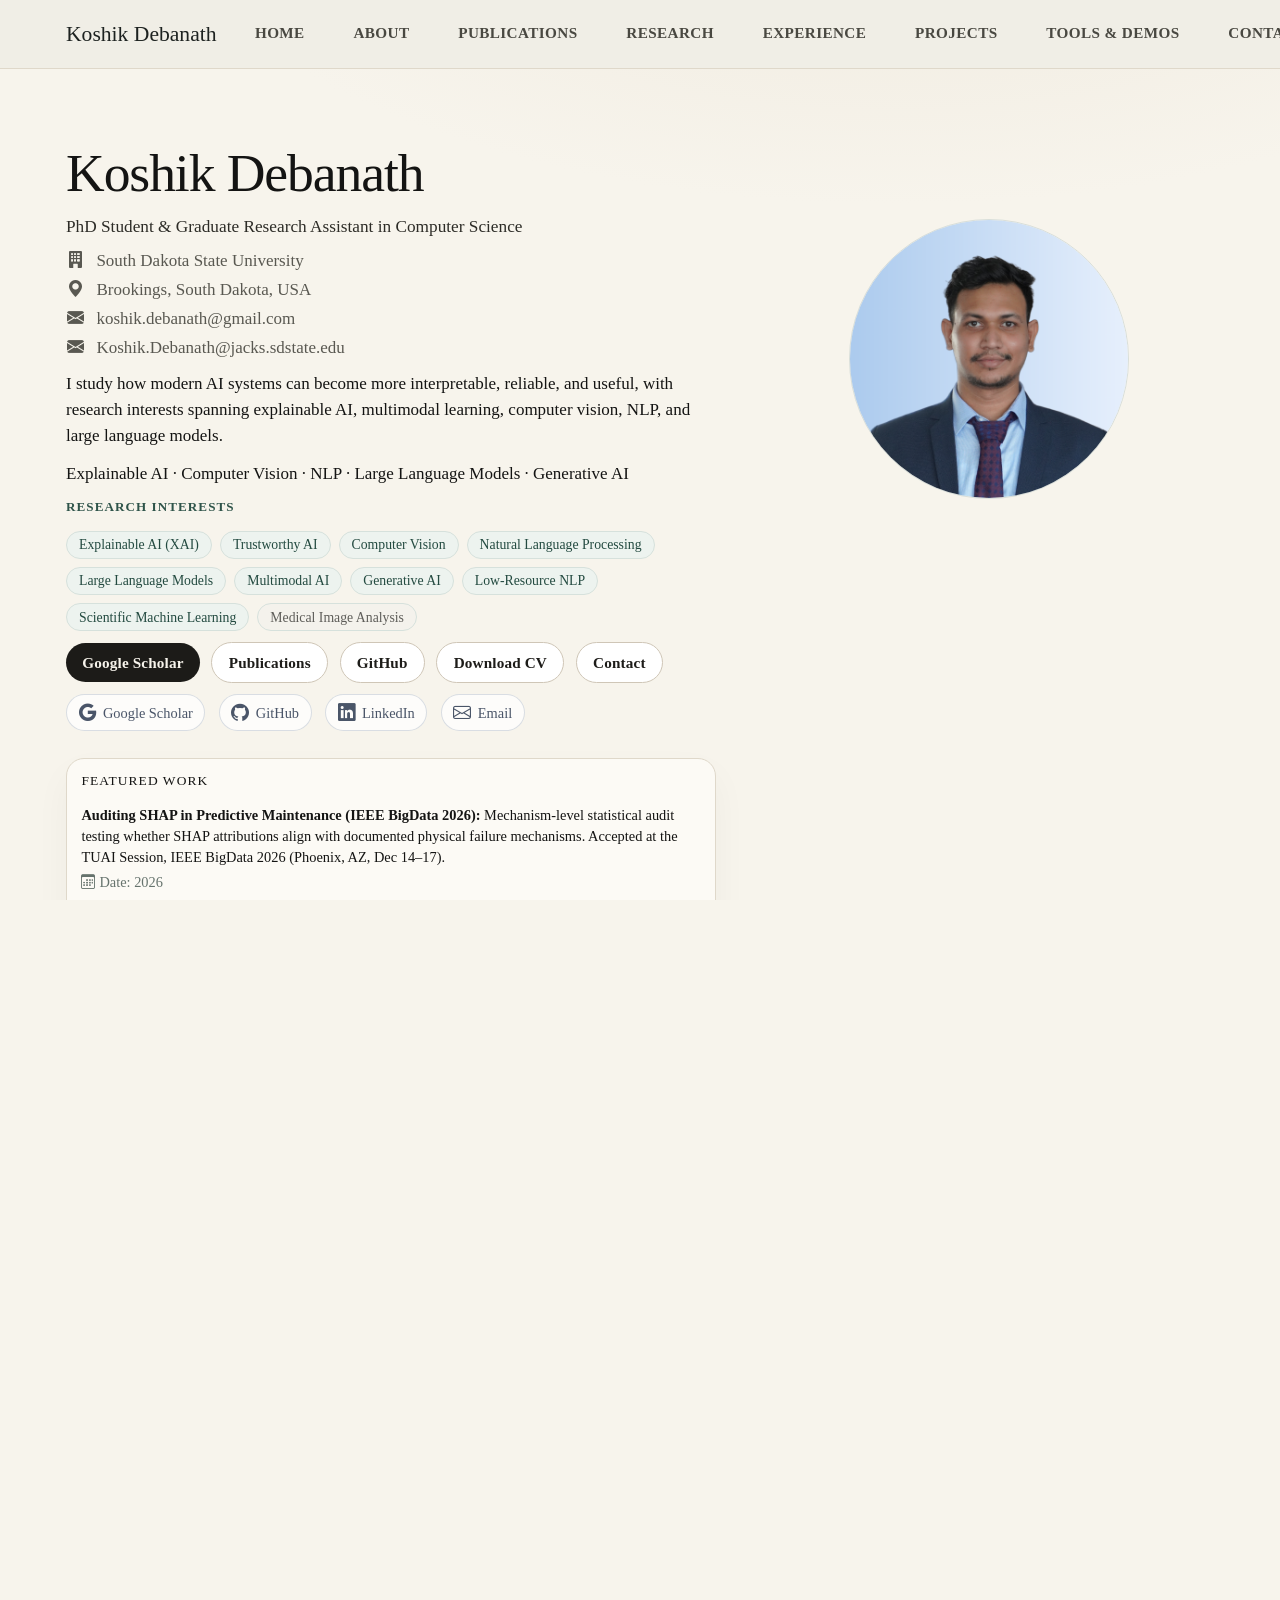
==== index.html @ 647f40d1 "Use BPINN framework diagram as main figure for wound healing paper Co-Authored-By: Claude Opus 5.5 <" ====
<!DOCTYPE html>
<html lang="en">
  <head>
    <meta charset="utf-8" />
    <meta content="width=device-width, initial-scale=1.0" name="viewport" />
    <title>Koshik Debanath | PhD Researcher in Computer Science &amp; AI</title>
    <meta content="PhD student and Graduate Research Assistant in Computer Science at South Dakota State University researching Explainable AI, Computer Vision, NLP, Large Language Models, and trustworthy AI." name="description" />
    <meta content="Koshik Debanath, PhD student, Graduate Research Assistant, South Dakota State University, Explainable AI, Trustworthy AI, Computer Vision, NLP, Large Language Models, Generative AI, Multimodal AI, Low-Resource NLP, Scientific Machine Learning" name="keywords" />
    <meta property="og:title" content="Koshik Debanath | PhD Researcher in Computer Science &amp; AI" />
    <meta property="og:description" content="PhD student and Graduate Research Assistant in Computer Science at South Dakota State University researching Explainable AI, Computer Vision, NLP, Large Language Models, and trustworthy AI." />
    <meta property="og:type" content="profile" />
    <meta property="og:image" content="assets/img/koshik-debanath.png" />
    <meta name="twitter:card" content="summary_large_image" />
    <meta name="twitter:title" content="Koshik Debanath | PhD Researcher in Computer Science &amp; AI" />
    <meta name="twitter:description" content="PhD student and Graduate Research Assistant in Computer Science at South Dakota State University researching Explainable AI, Computer Vision, NLP, Large Language Models, and trustworthy AI." />
    <script type="application/ld+json">
      {
        "@context": "https://schema.org",
        "@type": "Person",
        "name": "Koshik Debanath",
        "jobTitle": "PhD Student and Graduate Research Assistant in Computer Science",
        "affiliation": {
          "@type": "CollegeOrUniversity",
          "name": "South Dakota State University"
        },
        "address": {
          "@type": "PostalAddress",
          "addressLocality": "Brookings",
          "addressRegion": "South Dakota",
          "addressCountry": "USA"
        },
        "email": [
          "mailto:koshik.debanath@gmail.com",
          "mailto:Koshik.Debanath@jacks.sdstate.edu"
        ],
        "url": "https://koshikdebanath.me",
        "sameAs": [
          "https://scholar.google.com/citations?user=U6CRjb8AAAAJ&hl=en",
          "https://github.com/kowshik24",
          "https://linkedin.com/in/kowshik24"
        ],
        "knowsAbout": [
          "Explainable AI",
          "Trustworthy AI",
          "Computer Vision",
          "Natural Language Processing",
          "Large Language Models",
          "Generative AI",
          "Multimodal AI",
          "Low-Resource NLP",
          "Scientific Machine Learning",
          "Bayesian Machine Learning"
        ]
      }
    </script>
    
    <!-- Bootstrap CSS -->
    <link href="assets/vendor/bootstrap/css/bootstrap.min.css" rel="stylesheet">
    <!-- Bootstrap Icons -->
    <link href="assets/vendor/bootstrap-icons/bootstrap-icons.css" rel="stylesheet">
    <!-- Custom CSS -->
    <link href="assets/css/style.css" rel="stylesheet">
    
    <!-- Google Fonts -->
    <link href="https://fonts.googleapis.com/css2?family=Inter:wght@400;500;600;700&amp;family=Fraunces:opsz,wght@9..144,500;9..144,600;9..144,700&amp;display=swap" rel="stylesheet">
        <!-- Design tokens + base overrides from DESIGN.md -->
        <style>
            :root {
                --color-slate-dark: #141413;
                --color-ivory-light: #faf9f5;
                --color-ivory-medium: #f0eee6;
                --color-ivory-dark: #e8e6dc;
                --color-oat: #e3dacc;
                --color-cloud-medium: #b0aea5;
                --color-cloud-light: #d1cfc5;
                --color-cloud-dark: #87867f;
                --color-slate-medium: #3d3d3a;
                --color-slate-light: #5e5d59;
                --color-clay: #d97757;
                --color-accent-ember: #c6613f;
                --color-olive: #788c5d;
                --color-sky: #6a9bcc;
                --color-fig: #c46686;
                --color-cactus: #bcd1ca;

                --font-anthropic-sans: 'Inter', ui-sans-serif, system-ui, -apple-system, BlinkMacSystemFont, "Segoe UI", Roboto, sans-serif;
                --font-anthropic-serif: 'Fraunces', ui-serif, Georgia, Cambria, "Times New Roman", Times, serif;
                --font-anthropic-mono: 'SFMono-Regular', ui-monospace, Menlo, Monaco, Consolas, monospace;

                --text-caption: 12px;
                --text-body-sm: 15px;
                --text-subheading: 18px;
                --text-heading-sm: 20px;
                --text-heading: 24px;
                --text-heading-lg: 61px;
                --text-display: 91px;

                --radius-cards: 8px;
                --radius-buttons: 0px;
                --radius-featuredcards: 24px;
            }

            /* Page base */
            html,body { height:100%; }
            body {
                background: var(--color-ivory-light);
                color: var(--color-slate-dark);
                font-family: var(--font-anthropic-sans);
                -webkit-font-smoothing:antialiased;
                -moz-osx-font-smoothing:grayscale;
            }

            /* Headings & section titles */
            h1, h2, h3, .section-title { font-family: var(--font-anthropic-serif); color: var(--color-slate-dark); }
            .section-title { font-size: var(--text-heading-sm); }

            /* Hero display title token */
            .hero-section .display-title { font-size: var(--text-heading-lg); line-height:1.1; font-weight:700; letter-spacing:-0.02em; }

            /* Underline emphasis used in hero keywords */
            .underline-emphasis { text-decoration: underline; text-decoration-thickness: 4px; text-underline-offset: 8px; text-decoration-color: currentColor; }

            /* Cards and shadows: no box shadows per DESIGN.md */
            .card, .publication-card, .academic-publication { box-shadow: none !important; border-radius: var(--radius-cards) !important; }
            .shadow, .shadow-sm { box-shadow: none !important; }

            /* Feature / editorial dark card */
            .feature-card { background: var(--color-slate-dark); color: var(--color-ivory-light); border-radius: var(--radius-featuredcards); padding: 31px; }
            .feature-card a { color: var(--color-ivory-light); }

            /* Nav bar and Try CTA */
            .navbar { background: var(--color-ivory-medium); height:68px; }
            .navbar .navbar-brand { font-weight:700; font-size:16px; color: var(--color-slate-dark); }
            .btn-primary-try { background: var(--color-ivory-light); color: var(--color-slate-dark); border:1px solid var(--color-slate-dark); border-radius: 0 0 8px 8px; padding:12px 31px; font-weight:500; }

            /* Buttons and badges: flat geometry */
            .btn { border-radius: var(--radius-buttons); }
            .badge { border-radius: 0; }

            /* Metadata mono labels */
            .meta-label { font-family: var(--font-anthropic-mono); font-size:16px; color: var(--color-cloud-dark); text-transform:uppercase; }

            /* Research visualization and other components should avoid shadows */
            .research-visualization .card { box-shadow:none; }

                /* Footer styles (dark, ivory text, grid layout) */
                .anthropic-footer { background: var(--color-slate-dark); color: var(--color-ivory-light); padding: 48px 0; margin-top: 48px; }
                .anthropic-footer a { color: var(--color-ivory-light); opacity: 0.92; text-decoration: none; }
                .anthropic-footer a:hover { color: var(--color-clay); text-decoration: none; }
                .anthropic-footer-grid { display: grid; grid-template-columns: 1fr 2fr; gap: 2rem; align-items: start; }
                .anthropic-footer-brand { padding-right: 1rem; }
                .anthropic-footer-logo { font-weight:700; font-size:18px; color: var(--color-ivory-light); display:block; margin-bottom: 0.5rem; }
                .anthropic-footer-social a { margin-right: 10px; color: var(--color-ivory-light); opacity:0.9; }
                .anthropic-footer-links { display:flex; gap: 2rem; }
                .anthropic-footer-group h3 { font-size:16px; margin-bottom:0.5rem; color: var(--color-ivory-light); }
                .anthropic-footer-group ul { list-style:none; padding:0; margin:0; }
                .anthropic-footer-group li { margin: 0.5rem 0; }
                .anthropic-footer-updated { color: var(--color-ivory-medium); text-align:center; margin-top: 1.25rem; }

                @media (max-width: 991px) {
                    .anthropic-footer-grid { grid-template-columns: 1fr; }
                    .anthropic-footer-links { flex-direction: column; gap: 1rem; }
                    .anthropic-footer { padding: 32px 0; }
                }
        </style>
    
  </head>

  <body>
    <!-- Header -->
    <header id="header" class="fixed-top">
        <nav class="navbar navbar-expand-xl navbar-light">
            <div class="container d-flex align-items-center">
                <a class="navbar-brand fw-bold" href="#home">Koshik Debanath</a>

                <button class="navbar-toggler ms-2" type="button" data-bs-toggle="collapse" data-bs-target="#navbarNav" aria-controls="navbarNav" aria-expanded="false" aria-label="Toggle navigation">
                    <span class="navbar-toggler-icon"></span>
                </button>

                <div class="collapse navbar-collapse justify-content-center" id="navbarNav">
                    <ul class="navbar-nav">
                        <li class="nav-item"><a class="nav-link" href="#home">Home</a></li>
                        <li class="nav-item"><a class="nav-link" href="#about">About</a></li>
                        <li class="nav-item"><a class="nav-link" href="#publications">Publications</a></li>
                        <li class="nav-item"><a class="nav-link" href="#research">Research</a></li>
                        <li class="nav-item"><a class="nav-link" href="#experience">Experience</a></li>
                        <li class="nav-item"><a class="nav-link" href="#projects">Projects</a></li>
                        <li class="nav-item"><a class="nav-link" href="#educational-tools">Tools &amp; Demos</a></li>
                        <li class="nav-item"><a class="nav-link" href="#contact">Contact</a></li>
                    </ul>
                </div>
            </div>
        </nav>
    </header>

    <!-- Hero Section -->
    <section id="home" class="hero-section d-flex align-items-center">
        <div class="container">
            <div class="row align-items-start g-4 g-xl-5">
                <div class="col-lg-7">
                    <div class="academic-header">
                        <h1 class="researcher-name">Koshik Debanath</h1>
                        <p class="institution">PhD Student &amp; Graduate Research Assistant in Computer Science</p>
                        <div class="affiliation mb-4">
                            <p class="text-muted mb-2 affiliation-item">
                                <i class="bi bi-building-fill me-2"></i>South Dakota State University
                            </p>
                            <p class="text-muted mb-2 affiliation-item">
                                <i class="bi bi-geo-alt-fill me-2"></i>Brookings, South Dakota, USA
                            </p>
                            <p class="text-muted mb-0 affiliation-item">
                                <i class="bi bi-envelope-fill me-2"></i>koshik.debanath@gmail.com
                            </p>
                            <p class="text-muted mb-0 affiliation-item">
                                <i class="bi bi-envelope-fill me-2"></i>Koshik.Debanath@jacks.sdstate.edu
                            </p>
                        </div>
                        <p class="hero-research-statement">
                            I study how modern AI systems can become more interpretable, reliable, and useful, with research interests spanning explainable AI, multimodal learning, computer vision, NLP, and large language models.
                        </p>
                        <p class="hero-focus-line">Explainable AI · Computer Vision · NLP · Large Language Models · Generative AI</p>
                        <div class="research-interests mb-4">
                            <h6 class="text-uppercase fw-bold mb-3">Research Interests</h6>
                            <div class="interest-tags">
                                <span class="interest-tag">Explainable AI (XAI)</span>
                                <span class="interest-tag">Trustworthy AI</span>
                                <span class="interest-tag">Computer Vision</span>
                                <span class="interest-tag">Natural Language Processing</span>
                                <span class="interest-tag">Large Language Models</span>
                                <span class="interest-tag">Multimodal AI</span>
                                <span class="interest-tag">Generative AI</span>
                                <span class="interest-tag">Low-Resource NLP</span>
                                <span class="interest-tag">Scientific Machine Learning</span>
                                <span class="interest-tag secondary-interest">Medical Image Analysis</span>
                            </div>
                        </div>
                        <div class="academic-links mb-4">
                            <a href="https://scholar.google.com/citations?user=U6CRjb8AAAAJ&amp;hl=en" class="btn btn-academic me-2 mb-2" target="_blank" rel="noopener">Google Scholar</a>
                            <a href="#publications" class="btn btn-outline-academic me-2 mb-2">Publications</a>
                            <a href="https://github.com/kowshik24" class="btn btn-outline-academic me-2 mb-2" target="_blank" rel="noopener">GitHub</a>
                            <a href="assets/img/Koshik_Debanath_CV.pdf" class="btn btn-outline-academic me-2 mb-2" target="_blank" rel="noopener">Download CV</a>
                            <a href="#contact" class="btn btn-outline-academic mb-2">Contact</a>
                        </div>
                        <div class="academic-social d-flex gap-3">
                            <a href="https://scholar.google.com/citations?user=U6CRjb8AAAAJ&amp;hl=en" class="academic-link" target="_blank" title="Google Scholar">
                                <i class="bi bi-google"></i> Google Scholar
                            </a>
                            <a href="https://github.com/kowshik24" class="academic-link" target="_blank" title="GitHub">
                                <i class="bi bi-github"></i> GitHub
                            </a>
                            <a href="https://linkedin.com/in/kowshik24" class="academic-link" target="_blank" title="LinkedIn">
                                <i class="bi bi-linkedin"></i> LinkedIn
                            </a>
                            <a href="mailto:koshik.debanath@gmail.com" class="academic-link" title="Email">
                                <i class="bi bi-envelope"></i> Email
                            </a>
                        </div>

                        <div class="featured-work-panel mt-4">
                            <h6 class="featured-work-title mb-3">Featured Work</h6>
                            <div class="featured-work-list featured-work-scroll">
                                <div class="featured-work-item">
                                    <p class="mb-1"><strong>Auditing SHAP in Predictive Maintenance (IEEE BigData 2026):</strong> Mechanism-level statistical audit testing whether SHAP attributions align with documented physical failure mechanisms. Accepted at the TUAI Session, IEEE BigData 2026 (Phoenix, AZ, Dec 14–17).</p>
                                    <p class="featured-work-date mb-2"><i class="bi bi-calendar3 me-1"></i>Date: 2026</p>
                                    <div class="featured-work-links">
                                        <a href="https://kowshik24.github.io/shap-mechanism-audit/static/pdfs/paper.pdf" target="_blank" rel="noopener">Paper</a>
                                        <span class="featured-separator">|</span>
                                        <a href="https://github.com/kowshik24/shap-mechanism-audit" target="_blank" rel="noopener">Code</a>
                                        <span class="featured-separator">|</span>
                                        <a href="https://kowshik24.github.io/shap-mechanism-audit/" target="_blank" rel="noopener">Project Page</a>
                                    </div>
                                </div>
                                <div class="featured-work-item">
                                    <p class="mb-1"><strong>XAI for AI-Generated Text Detection:</strong> Explainable text classification work studying transparency in human-written versus AI-generated text detection.</p>
                                    <p class="featured-work-date mb-2"><i class="bi bi-calendar3 me-1"></i>Date: 2025</p>
                                    <div class="featured-work-links">
                                        <a href="https://ieeexplore.ieee.org/document/11160309" target="_blank" rel="noopener">Paper</a>
                                        <span class="featured-separator">|</span>
                                        <a href="assets/img/545.pptx" download="NCIM2025_Human_AI_Text_Classification_Slides.pptx">Slides</a>
                                        <span class="featured-separator">|</span>
                                        <a href="https://decoding-ai-vs-human.onrender.com/" target="_blank" rel="noopener">Demo</a>
                                    </div>
                                </div>
                                <div class="featured-work-item">
                                    <p class="mb-1"><strong>Bengali Semantic Retrieval (ACM TALLIP 2026):</strong> Accepted. Low-resource Bengali retrieval research comparing monolingual and multilingual embeddings with Matryoshka Representation Learning.</p>
                                    <p class="featured-work-date mb-2"><i class="bi bi-calendar3 me-1"></i>Date: 2026</p>
                                    <div class="featured-work-links">
                                        <a href="https://kowshik24.github.io/Bangla-Embedding/" target="_blank" rel="noopener">Project Page</a>
                                        <span class="featured-separator">|</span>
                                        <a href="https://github.com/kowshik24/Bangla-Embedding" target="_blank" rel="noopener">Code</a>
                                        <span class="featured-separator">|</span>
                                        <a href="https://huggingface.co/Kowshik24" target="_blank" rel="noopener">Models</a>
                                    </div>
                                </div>
                                <div class="featured-work-item">
                                    <p class="mb-1"><strong>Bengali QA with Llama (ECCE 2025):</strong> Low-resource Bengali question answering with transfer learning and conference validation.</p>
                                    <p class="featured-work-date mb-2"><i class="bi bi-calendar3 me-1"></i>Date: 2025</p>
                                    <div class="featured-work-links">
                                        <a href="https://ieeexplore.ieee.org/document/11013841" target="_blank" rel="noopener">Paper</a>
                                        <span class="featured-separator">|</span>
                                        <span class="artifact-soon">Code (Soon)</span>
                                        <span class="featured-separator">|</span>
                                        <a href="assets/img/727_ Koshik Debanath.pptx" download="ECCE2025_Bengali_NLP_Slides_Koshik_Debanath.pptx">Slides</a>
                                    </div>
                                </div>
                                <div class="featured-work-item">
                                    <p class="mb-1"><strong>PINN Anomaly Detection (BIM 2025):</strong> Physics-informed real-time power-system anomaly detection with interpretable residual signals.</p>
                                    <p class="featured-work-date mb-2"><i class="bi bi-calendar3 me-1"></i>Date: 2025</p>
                                    <div class="featured-work-links">
                                        <a href="https://link.springer.com/chapter/10.1007/978-3-032-15346-3_31" target="_blank" rel="noopener">Paper</a>
                                        <span class="featured-separator">|</span>
                                        <span class="artifact-soon">Code (Soon)</span>
                                        <span class="featured-separator">|</span>
                                        <a href="assets/img/329_Koshik_Debanath.pptx" download="BIM2025_Physics_Informed_Neural_Networks_Slides_Koshik_Debanath.pptx">Slides</a>
                                    </div>
                                </div>
                                <div class="featured-work-item">
                                    <p class="mb-1"><strong>DataSciencePilot (RAG System):</strong> Research-to-product RAG pipeline for document-grounded question answering.</p>
                                    <p class="featured-work-date mb-2"><i class="bi bi-calendar3 me-1"></i>Date: Ongoing</p>
                                    <div class="featured-work-links">
                                        <span class="artifact-soon">Paper (Soon)</span>
                                        <span class="featured-separator">|</span>
                                        <a href="https://github.com/kowshik24/DataSciencePilot" target="_blank" rel="noopener">Code</a>
                                        <span class="featured-separator">|</span>
                                        <span class="artifact-soon">Slides (Soon)</span>
                                    </div>
                                </div>
                            </div>
                        </div>
                    </div>
                </div>
                <div class="col-lg-5 text-center text-lg-end">
                    <div class="researcher-photo">
                        <img src="assets/img/koshik-debanath.png" alt="Koshik Debanath" class="img-fluid academic-headshot">
                    </div>
                </div>
            </div>
        </div>
    </section>

    <!-- About Section -->
    <section id="about" class="py-5 bg-light">
        <div class="container">
            <div class="row">
                <div class="col-lg-10 mx-auto">
                    <div class="text-center mb-5">
                        <h2 class="section-title mb-3">About</h2>
                        <p class="lead text-muted">Research background and academic profile</p>
                    </div>
                    
                    <div class="row g-4 mb-5">
                        <div class="col-md-6">
                            <div class="about-card h-100">
                                <div class="card-body text-center">
                                    <i class="bi bi-mortarboard-fill fs-1 mb-3" style="color: var(--academic-accent);"></i>
                                    <h5 class="card-title">Education</h5>
                                    <div class="academic-degree">
                                        <p class="mb-2"><strong>Ph.D. in Computer Science</strong></p>
                                        <p class="text-muted mb-2">South Dakota State University</p>
                                        <p class="text-muted mb-3">Graduate Research Assistant (2026 - Present)</p>
                                        <p class="mb-2"><strong>B.Sc. in Computer Science and Engineering</strong></p>
                                        <p class="text-muted mb-2">Rajshahi University of Engineering &amp; Technology</p>
                                        <p class="text-muted mb-0">CGPA: 3.27/4.00 (2018 - 2023)</p>
                                    </div>
                                </div>
                            </div>
                        </div>
                        <div class="col-md-6">
                            <div class="about-card h-100">
                                <div class="card-body text-center">
                                    <i class="bi bi-lightbulb-fill fs-1 mb-3" style="color: var(--academic-accent);"></i>
                                    <h5 class="card-title">Research Focus</h5>
                                    <div class="research-areas text-start">
                                        <ul class="research-focus-list mb-0">
                                            <li>Explainable AI and Trustworthy AI</li>
                                            <li>Computer Vision and Multimodal AI</li>
                                            <li>Natural Language Processing and Large Language Models</li>
                                            <li>Low-Resource NLP and Scientific Machine Learning</li>
                                        </ul>
                                    </div>
                                </div>
                            </div>
                        </div>
                    </div>
                    
                    <!-- Academic Bio -->
                    <div class="academic-bio mb-5">
                        <div class="card border-0 shadow-sm">
                            <div class="card-body p-4">
                                <h5 class="mb-3" style="color: var(--academic-primary);">Background</h5>
                                <p class="mb-3">
                                    I am a PhD student in Computer Science and Graduate Research Assistant at South Dakota State University. My research interests include Explainable AI, Computer Vision, Natural Language Processing, Large Language Models, and trustworthy machine learning. I am particularly interested in developing AI systems that are not only accurate, but also interpretable, reliable, and useful in real-world settings.
                                </p>
                                <p class="mb-0">
                                    Before beginning my PhD, I worked extensively across applied AI and software engineering, building systems involving generative AI, RAG, multimodal learning, computer vision, and NLP. My research has also covered low-resource Bengali NLP, medical imaging, AI-generated text detection, and physics-informed machine learning.
                                </p>
                            </div>
                        </div>
                    </div>
                    
                    <!-- Technical Expertise -->
                    <div class="technical-expertise">
                        <h4 class="mb-4 text-center" style="color: var(--academic-primary);">Technical Expertise</h4>
                        <div class="row g-3">
                            <div class="col-md-6">
                                <div class="expertise-category">
                                    <h6 class="expertise-title">Programming Languages</h6>
                                    <p class="expertise-content">Python (Expert), C/C++, Java, JavaScript, SQL, MATLAB</p>
                                </div>
                                <div class="expertise-category">
                                    <h6 class="expertise-title">Machine Learning Frameworks</h6>
                                    <p class="expertise-content">PyTorch, TensorFlow, Keras, Scikit-learn, LangChain, Transformers, OpenCV</p>
                                </div>
                            </div>
                            <div class="col-md-6">
                                <div class="expertise-category">
                                    <h6 class="expertise-title">Research Areas</h6>
                                    <p class="expertise-content">Explainable AI, Trustworthy AI, Computer Vision, NLP, Large Language Models, Multimodal AI, Generative AI, Low-Resource NLP, Scientific ML, Bayesian Methods</p>
                                </div>
                                <div class="expertise-category">
                                    <h6 class="expertise-title">Tools &amp; Platforms</h6>
                                    <p class="expertise-content">Git, Docker, FastAPI, Flask, Django, CI/CD, MLOps, Pinecone, MongoDB, MySQL, SQLite</p>
                                </div>
                            </div>
                        </div>
                    </div>
                </div>
            </div>
        </div>
    </section>

    <!-- Publications Section -->
    <section id="publications" class="py-5">
        <div class="container">
            <div class="row">
                <div class="col-lg-12">
                    <div class="text-center mb-5">
                        <h2 class="section-title mb-3">Publications</h2>
                        <p class="lead text-muted">Peer-reviewed research in explainable AI, low-resource NLP, computer vision, and scientific machine learning</p>
                    </div>
            
            
            <!-- Journal Articles -->
            <div class="publication-category mb-5">
                <div class="category-header mb-4">
                    <h3 class="category-title">
                        <i class="bi bi-journal-text text-primary me-2"></i>
                        Journal Articles
                    </h3>
                    <hr class="category-divider">
                </div>
                <div class="row g-4">
                    <div class="col-lg-12">
                        <div class="card border-0 shadow-sm mb-4 academic-publication">
                            <div class="card-body">
                                <div class="row">
                                    <div class="col-md-4 text-center mb-3 mb-md-0">
                                        <a href="assets/img/bangla_embedding_architecture.png" target="_blank" rel="noopener">
                                            <img src="assets/img/bangla_embedding_architecture.png" alt="Fine-tuned Bengali embedding model architecture with Matryoshka Representation Learning" class="img-fluid rounded shadow publication-image" style="max-height: none; object-fit: contain;" loading="lazy">
                                        </a>
                                        <div class="image-caption mt-2">
                                            <small class="text-muted">Model Architecture</small>
                                        </div>
                                    </div>
                                    <div class="col-md-8">
                                <div class="d-flex justify-content-between align-items-start mb-3">
                                    <span class="badge bg-primary">ACM TALLIP</span>
                                    <small class="text-muted">Accepted · 2026</small>
                                </div>
                                <h5 class="card-title fw-bold">Optimizing Semantic Retrieval for Bengali: A Comparative Analysis of Monolingual and Multilingual Embeddings with Matryoshka Representation Learning</h5>
                                <p class="publication-meta-standard mb-3">
                                    <strong>K. Debanath</strong> and A.Y. Srizon · ACM Transactions on Asian and Low-Resource Language Information Processing (TALLIP) · 2026 · Status: Accepted
                                </p>
                                <details class="abstract-details mb-3">
                                    <summary>Abstract</summary>
                                    <p class="card-text text-muted mb-0">Effective semantic retrieval remains the primary bottleneck for Bengali Retrieval-Augmented Generation (RAG) systems. While general-purpose multilingual models exist, they often lack the semantic alignment required for high-precision tasks. This paper presents a comparative study of three embedding architectures—monolingual (shihab17), distilled multilingual (distiluse), and paraphrase-focused (mpnet)—to identify the strongest retrieval foundation for Bengali. The models are fine-tuned on the BanglaRQA dataset with a composite objective combining Multiple Negatives Ranking Loss and Matryoshka Representation Learning (MRL). Fine-tuning is decisive: on the 1,124 answerable BanglaRQA test queries, the fine-tuned mpnet model reaches an NDCG@10 of 0.6139 (vs. 0.2695 before fine-tuning) and statistically outperforms the fine-tuned monolingual model (p &lt; 0.001). A BM25 lexical baseline remains strong on this factoid Wikipedia setting (NDCG@10 0.9142), positioning dense fine-tuning as valuable where semantic matching, compression, and downstream RAG integration are needed rather than as a universal replacement for lexical retrieval. In a deployment-efficiency regime (NDCG@10 0.8114 at 768 dimensions), MRL-trained MPNet retains 96.1% of its retrieval effectiveness at 128 dimensions while reducing vector storage by 83.3%.</p>
                                </details>
                                <p class="card-text text-muted mb-3"><strong>CCS Concepts:</strong> Computing methodologies → Natural language processing; Neural networks. Information systems → Retrieval models and ranking.</p>
                                <div class="d-flex flex-wrap gap-2 mb-3">
                                    <span class="badge bg-light text-dark">Bengali NLP</span>
                                    <span class="badge bg-light text-dark">Semantic Retrieval</span>
                                    <span class="badge bg-light text-dark">Monolingual vs Multilingual Embeddings</span>
                                    <span class="badge bg-light text-dark">Matryoshka Representation Learning</span>
                                    <span class="badge bg-light text-dark">Sentence Embeddings</span>
                                    <span class="badge bg-light text-dark">RAG</span>
                                </div>
                                <div class="publication-links">
                                    <a href="https://kowshik24.github.io/Bangla-Embedding/" class="btn btn-sm btn-primary me-2 mb-2" target="_blank" rel="noopener"><i class="bi bi-globe me-1"></i>Project Page</a>
                                    <a href="https://github.com/kowshik24/Bangla-Embedding" class="btn btn-sm btn-outline-dark me-2 mb-2" target="_blank" rel="noopener"><i class="bi bi-github me-1"></i>Code</a>
                                    <a href="https://huggingface.co/Kowshik24" class="btn btn-sm btn-outline-secondary me-2 mb-2" target="_blank" rel="noopener"><i class="bi bi-box me-1"></i>Models</a>
                                    <a href="https://huggingface.co/datasets/sartajekram/BanglaRQA" class="btn btn-sm btn-outline-secondary me-2 mb-2" target="_blank" rel="noopener"><i class="bi bi-database me-1"></i>Dataset</a>
                                    <button class="btn btn-sm btn-outline-info mb-2" onclick="copyBibTeX('tallip26')"><i class="bi bi-clipboard me-1"></i>BibTeX</button>
                                </div>
                                <div class="artifact-row mt-3">
                                    <span class="artifact-label">Artifacts:</span>
                                    <span class="artifact-pill artifact-available"><a href="https://github.com/kowshik24/Bangla-Embedding" target="_blank" rel="noopener">Code</a></span>
                                    <span class="artifact-pill artifact-available"><a href="https://huggingface.co/Kowshik24/bangla-sentence-transformer-ft-matryoshka-paraphrase-multilingual-mpnet-base-v2" target="_blank" rel="noopener">Model (MPNet-FT)</a></span>
                                    <span class="artifact-pill artifact-available"><a href="https://huggingface.co/Kowshik24/bangla-sentence-transformer-ft-matryoshka" target="_blank" rel="noopener">Model (Shihab17-FT)</a></span>
                                    <span class="artifact-pill artifact-available"><a href="https://huggingface.co/Kowshik24/bangla-sentence-transformer-ft-matryoshka-distiluse-base-multilingual-cased-v1" target="_blank" rel="noopener">Model (DistilUSE-FT)</a></span>
                                    <span class="artifact-pill artifact-available"><a href="assets/img/bangla_embedding_architecture.png" target="_blank" rel="noopener">Figure</a></span>
                                    <span class="artifact-pill artifact-unavailable">Paper PDF: Coming soon</span>
                                </div>
                                <div id="tallip26-bibtex" style="display: none;">
@article{debanath2026optimizing,
  title   = {Optimizing Semantic Retrieval for Bengali: A Comparative Analysis of
             Monolingual and Multilingual Embeddings with Matryoshka
             Representation Learning},
  author  = {Debanath, Koshik and Srizon, Azmain Yakin},
  journal = {ACM Transactions on Asian and Low-Resource Language Information Processing},
  year    = {2026},
  note    = {Accepted}
}
                                </div>
                                    </div>
                                </div>
                            </div>
                        </div>

                        <div class="card border-0 shadow-sm mb-4 academic-publication">
                            <div class="card-body">
                                <div class="row">
                                    <div class="col-md-4 text-center mb-3 mb-md-0">
                                        <a href="assets/img/pinn_wound_healing_architecture.png" target="_blank" rel="noopener">
                                            <img src="assets/img/pinn_wound_healing_architecture.png" alt="BPINN framework: network maps (x, t) to (u, v); data, IC/BC, PDE residual and KL losses combine into the total loss optimized over network weights and variational parameters" class="img-fluid rounded shadow publication-image" loading="lazy">
                                        </a>
                                        <div class="image-caption mt-2">
                                            <small class="text-muted">BPINN Framework</small>
                                        </div>
                                    </div>
                                    <div class="col-md-8">
                                <div class="d-flex justify-content-between align-items-start mb-3">
                                    <span class="badge bg-warning">Under Review</span>
                                    <small class="text-muted">July 2025</small>
                                </div>
                                <h5 class="card-title fw-bold">Bayesian Physics-Informed Neural Networks for Parameter Inference and Uncertainty Quantification in Reaction-Diffusion Models of Wound Healing</h5>
                                <p class="publication-meta-standard mb-3">
                                    <strong>K. Debanath</strong>, S. Aich, and A.Y. Srizon · Mathematical Biosciences · 2025 · Status: Under Review
                                </p>
                                <details class="abstract-details mb-3">
                                    <summary>Abstract</summary>
                                    <p class="card-text text-muted mb-0">Predictive mathematical models of biological processes like wound healing are essential for quantitative understanding, but their clinical utility is often limited by a critical roadblock: uncertainty in their biophysical parameters. These parameters are difficult to measure directly and must be inferred from sparse, noisy data. This paper presents a Bayesian Physics-Informed Neural Network (BPINN) framework to address this challenge by performing robust parameter inference and principled uncertainty quantification. We frame the identification of unknown parameters in a coupled reaction-diffusion system for wound healing as a Bayesian inverse problem. By integrating sparse observational data with the governing physical laws within a variational inference framework, the BPINN learns the full posterior distributions of unknown model parameters. Our results show that the framework accurately infers key reaction parameters from a dataset comprising less than 0.01% of the full spatio-temporal domain. More importantly, the BPINN correctly diagnoses that the cell motility parameter is practically non-identifiable from the sparse data, a conclusion supported by the large posterior uncertainty it assigns. The model’s predictive uncertainty is well-calibrated, being highest in regions far from observations. This work establishes the dual value of BPINNs as a powerful computational tool: both for developing reliable, personalized biomechanical models through data-driven calibration, and for diagnosing parameter identifiability issues—a critical step towards building trustworthy models in computational medicine and systems biology.</p>
                                </details>
                                <div class="d-flex gap-2 mb-3">
                                    <span class="badge bg-light text-dark">Bayesian Physics-Informed Neural Networks</span>
                                    <span class="badge bg-light text-dark">Reaction-Diffusion Systems</span>
                                    <span class="badge bg-light text-dark">Scientific Machine Learning</span>
                                </div>
                                <div class="publication-links">
                                    <a href="https://kowshik24.github.io/pinn-wound-healing/" class="btn btn-sm btn-primary me-2 mb-2" target="_blank" rel="noopener"><i class="bi bi-globe me-1"></i>Project Page</a>
                                    <a href="https://kowshik24.github.io/pinn-wound-healing/static/pdfs/paper.pdf" class="btn btn-sm btn-outline-secondary me-2 mb-2" target="_blank" rel="noopener"><i class="bi bi-file-earmark-pdf me-1"></i>Paper (PDF)</a>
                                    <a href="https://ssrn.com/abstract=5366003" class="btn btn-sm btn-outline-secondary me-2 mb-2" target="_blank" rel="noopener"><i class="bi bi-journal-text me-1"></i>SSRN Preprint</a>
                                    <a href="http://dx.doi.org/10.2139/ssrn.5366003" class="btn btn-sm btn-outline-secondary me-2 mb-2" target="_blank" rel="noopener"><i class="bi bi-link-45deg me-1"></i>DOI</a>
                                    <button class="btn btn-sm btn-outline-info mb-2" onclick="copyBibTeX('bpinn25')"><i class="bi bi-clipboard me-1"></i>BibTeX</button>
                                </div>
                                <div class="artifact-row mt-3">
                                    <span class="artifact-label">Artifacts:</span>
                                    <span class="artifact-pill artifact-available"><a href="https://kowshik24.github.io/pinn-wound-healing/static/pdfs/paper.pdf" target="_blank" rel="noopener">Paper PDF</a></span>
                                    <span class="artifact-pill artifact-available"><a href="https://kowshik24.github.io/pinn-wound-healing/" target="_blank" rel="noopener">Project Page</a></span>
                                    <span class="artifact-pill artifact-available"><a href="assets/img/pinn_wound_healing_architecture.png" target="_blank" rel="noopener">Figure</a></span>
                                    <span class="artifact-pill artifact-available"><a href="assets/img/pinn_wound_healing_uq.png" target="_blank" rel="noopener">Results Figure</a></span>
                                    <span class="artifact-pill artifact-unavailable">Code: Not available</span>
                                    <span class="artifact-pill artifact-unavailable">Slides: Not available</span>
                                    <span class="artifact-pill artifact-unavailable">Poster: Not available</span>
                                    <span class="artifact-pill artifact-unavailable">Demo: Not available</span>
                                </div>
                                <div id="bpinn25-bibtex" style="display: none;">
@misc{debanath2025bpinn,
  title   = {Bayesian Physics-Informed Neural Networks for Parameter Inference and
             Uncertainty Quantification in Reaction-Diffusion Models of Wound Healing},
  author  = {Debanath, Koshik and Aich, Sagor and Srizon, Azmain Yakin},
  year    = {2025},
  doi     = {10.2139/ssrn.5366003},
  note    = {SSRN preprint, under review}
}
                                </div>
                                    </div>
                                </div>
                            </div>
                        </div>

                    </div>
                </div>
            </div>

            <!-- Conference Papers -->
            <div class="publication-category mb-5">
                <div class="category-header mb-4">
                    <h3 class="category-title">
                        <i class="bi bi-people text-primary me-2"></i>
                        Conference Publications
                    </h3>
                    <hr class="category-divider">
                </div>
                <div class="row g-4">
                    <div class="col-lg-12">
                        <!-- Publication: IEEE BigData 2026 (TUAI) -->
                        <div class="card border-0 shadow-sm mb-4 academic-publication">
                            <div class="card-body">
                                <div class="row">
                                    <!-- Left side - Image -->
                                    <div class="col-md-4 text-center mb-3 mb-md-0">
                                        <a href="assets/img/shap_audit_pipeline.png" target="_blank" rel="noopener">
                                            <img src="assets/img/shap_audit_pipeline.png" alt="Mechanism-level SHAP audit pipeline" class="img-fluid rounded shadow publication-image" loading="lazy">
                                        </a>
                                        <div class="image-caption mt-2">
                                            <small class="text-muted">Audit Pipeline Architecture</small>
                                        </div>
                                    </div>
                                    <!-- Right side - Details -->
                                    <div class="col-md-8">
                                        <div class="publication-header mb-3">
                                            <div class="d-flex justify-content-between align-items-start">
                                                <span class="badge bg-primary publication-venue">IEEE BigData 2026 · TUAI</span>
                                                <div class="publication-year">
                                                    <small class="text-muted">Accepted · To appear December 2026</small>
                                                </div>
                                            </div>
                                        </div>

                                        <h5 class="publication-title fw-bold text-dark mb-3">
                                            Auditing SHAP Explanations Against Known Failure Mechanisms in Predictive Maintenance
                                        </h5>

                                        <p class="publication-meta-standard mb-3">
                                            <strong>K. Debanath</strong>, P. Uprety, and P. Li · IEEE International Conference on Big Data (BigData), Special Session on Towards an Understanding of Artificial Intelligence (TUAI), Phoenix, AZ, USA, Dec 14–17 · 2026 · Status: Accepted
                                        </p>

                                        <div class="abstract-section mb-3">
                                            <button class="btn btn-sm btn-outline-secondary abstract-toggle" data-bs-toggle="collapse" data-bs-target="#abstract-conf-bigdata26" aria-expanded="false">
                                                <i class="bi bi-chevron-down me-1"></i>View Abstract
                                            </button>
                                            <div class="collapse mt-2" id="abstract-conf-bigdata26">
                                                <div class="abstract-content p-3 bg-light rounded">
                                                    <p class="text-muted small mb-0">
                                                        <strong>Abstract:</strong> Machine learning models are widely used to predict equipment failures in industrial systems, but accurate predictions do not guarantee that models rely on features consistent with physical failure mechanisms. Although explainable artificial intelligence methods identify influential features, whether these explanations align with documented failure mechanisms is rarely tested statistically. To address this gap, we propose a mechanism-level statistical audit that evaluates whether feature attributions concentrate on mechanism-relevant features, distinguish among failure mechanisms, and reveal potentially misleading feature reliance. Three complementary statistics are evaluated against reference distributions generated by retraining models on shuffled labels. Experiments on the AI4I 2020 benchmark show evidence of attribution alignment for three of four documented failure mechanisms with engineered features, two of which remain aligned in every prespecified input and attribution configuration. Additional evaluations on laboratory bearing recordings and simulated industrial process data demonstrate the applicability of the framework across different settings. Controlled shortcut experiments show that models can maintain high predictive performance while relying on misleading features. A grouped statistic detects shortcuts spread over a few features, although weaker shortcuts may not be detected. Audit conclusions are also sensitive to the choice of explanation method and reference distribution. Overall, the proposed framework enables systematic statistical evaluation of explanation–mechanism alignment, while recognizing that attribution agreement does not establish physical correctness.
                                                    </p>
                                                </div>
                                            </div>
                                        </div>

                                        <div class="keywords mb-3">
                                            <div class="keyword-tags">
                                                <span class="badge bg-light text-dark me-1 mb-1">Explainable AI</span>
                                                <span class="badge bg-light text-dark me-1 mb-1">SHAP</span>
                                                <span class="badge bg-light text-dark me-1 mb-1">Predictive Maintenance</span>
                                                <span class="badge bg-light text-dark me-1 mb-1">Feature Attribution Evaluation</span>
                                                <span class="badge bg-light text-dark me-1 mb-1">Physical Failure Mechanisms</span>
                                            </div>
                                        </div>

                                        <div class="publication-links">
                                            <a href="https://kowshik24.github.io/shap-mechanism-audit/" class="btn btn-sm btn-primary me-2 mb-2" target="_blank" rel="noopener">
                                                <i class="bi bi-globe me-1"></i>Project Page
                                            </a>
                                            <a href="https://kowshik24.github.io/shap-mechanism-audit/static/pdfs/paper.pdf" class="btn btn-sm btn-outline-primary me-2 mb-2" target="_blank" rel="noopener">
                                                <i class="bi bi-file-earmark-pdf me-1"></i>Paper (PDF)
                                            </a>
                                            <a href="https://kowshik24.github.io/shap-mechanism-audit/static/pdfs/supplement.pdf" class="btn btn-sm btn-outline-secondary me-2 mb-2" target="_blank" rel="noopener">
                                                <i class="bi bi-file-earmark-text me-1"></i>Supplementary
                                            </a>
                                            <a href="https://github.com/kowshik24/shap-mechanism-audit" class="btn btn-sm btn-outline-dark me-2 mb-2" target="_blank" rel="noopener">
                                                <i class="bi bi-github me-1"></i>Code
                                            </a>
                                            <button class="btn btn-sm btn-outline-info mb-2" onclick="copyBibTeX('bigdata26')">
                                                <i class="bi bi-clipboard me-1"></i>BibTeX
                                            </button>
                                        </div>
                                        <div class="artifact-row mt-3">
                                            <span class="artifact-label">Artifacts:</span>
                                            <span class="artifact-pill artifact-available"><a href="https://github.com/kowshik24/shap-mechanism-audit" target="_blank" rel="noopener">Code</a></span>
                                            <span class="artifact-pill artifact-unavailable">Slides: Not available</span>
                                            <span class="artifact-pill artifact-available"><a href="assets/img/shap_audit_pipeline.png" target="_blank" rel="noopener">Figure</a></span>
                                            <span class="artifact-pill artifact-available"><a href="https://kowshik24.github.io/shap-mechanism-audit/" target="_blank" rel="noopener">Project Page</a></span>
                                        </div>

                                        <!-- Hidden BibTeX -->
                                        <div id="bigdata26-bibtex" style="display: none;">
@inproceedings{debanath2026auditing,
  title     = {Auditing {SHAP} Explanations Against Known Failure Mechanisms in Predictive Maintenance},
  author    = {Debanath, Koshik and Uprety, Prakrit and Li, Peiyu},
  booktitle = {Proc. IEEE Int. Conf. Big Data (BigData), Special Session on Towards an Understanding of Artificial Intelligence (TUAI)},
  year      = {2026},
  note      = {Accepted, to appear}
}
                                        </div>
                                    </div>
                                </div>
                            </div>
                        </div>

                        <!-- Publication 1 -->
                        <div class="card border-0 shadow-sm mb-4 academic-publication">
                            <div class="card-body">
                                <div class="row">
                                    <!-- Left side - Image -->
                                    <div class="col-md-3 text-center mb-3 mb-md-0">
                                        <img src="assets/img/attention_mechanism_architechture.jpg" alt="Knee Injury Architecture" class="img-fluid rounded shadow publication-image">
                                        <img src="assets/img/model_comparison_6_models.jpg" alt="Model Comparison" class="img-fluid rounded shadow publication-image">
                                        <div class="image-caption mt-2">
                                            <small class="text-muted">Architecture Diagram</small>
                                        </div>
                                    </div>
                                    <!-- Right side - Details -->
                                    <div class="col-md-9">
                                        <div class="publication-header mb-3">
                                            <div class="d-flex justify-content-between align-items-start">
                                                <span class="badge bg-primary publication-venue">IEEE ICCIT 2023</span>
                                                <div class="publication-year">
                                                    <small class="text-muted">Published: December 2023</small>
                                                </div>
                                            </div>
                                        </div>
                                        
                                        <h5 class="publication-title fw-bold text-dark mb-3">
                                            An Attention-Based Deep Learning Approach to Knee Injury Classification from MRI Images
                                        </h5>
                                        
                                        <p class="publication-meta-standard mb-3">
                                            <strong>K. Debanath</strong>, A.F.M.M. Rahman, and M.A. Hossain · 2023 26th International Conference on Computer and Information Technology (ICCIT), Cox's Bazar, Bangladesh, pp. 1-6 · 2023 · Status: Published
                                        </p>
                                        
                                        <div class="abstract-section mb-3">
                                            <button class="btn btn-sm btn-outline-secondary abstract-toggle" data-bs-toggle="collapse" data-bs-target="#abstract-conf-1" aria-expanded="false">
                                                <i class="bi bi-chevron-down me-1"></i>View Abstract
                                            </button>
                                            <div class="collapse mt-2" id="abstract-conf-1">
                                                <div class="abstract-content p-3 bg-light rounded">
                                                    <p class="text-muted small mb-0">
                                                        <strong>Abstract:</strong> Knee injuries, prevalent in athletic and aging populations, pose significant challenges to healthcare professionals due to their complex nature and the critical function of the knee joint. Early and accurate diagnosis is paramount to ensure effective treatment and minimize long-term complications. Traditional diagnostic methods, including physical examinations and imaging techniques like MRI, require expert interpretation and can sometimes be inconclusive. This study introduces an approach to knee injury classification using deep learning techniques by leveraging convolutional neural networks (CNNs) with Attention Mechanism. This research work integrates powerful feature extraction capabilities of CNN and feature refinement of attention mechanism for the binary and multi-class classification of knee MRI images, with the aim of accurately identifying specific knee injury types. Based on our experiment on two comprehensive knee MRI datasets, our custom CNN model achieved 88% testing accuracy on Dataset-1 (Binary classification) and 77% accuracy on Dataset-2 (Multi-class classification). Meanwhile, the Attention-based CNN model achieved 100% accuracy on Dataset-1 (Binary Classification) and 91% accuracy on Dataset-2 (Multi-Class Classification). This approach not only holds promise for enhancing diagnostic accuracy but also for reducing the time to diagnosis.
                                                    </p>
                                                </div>
                                            </div>
                                        </div>
                                        
                                        <div class="keywords mb-3">
                                            <div class="keyword-tags">
                                                <span class="badge bg-light text-dark me-1 mb-1">Computer Vision</span>
                                                <span class="badge bg-light text-dark me-1 mb-1">Medical Imaging</span>
                                                <span class="badge bg-light text-dark me-1 mb-1">Deep Learning</span>
                                                <span class="badge bg-light text-dark me-1 mb-1">Attention Mechanism</span>
                                                <span class="badge bg-light text-dark me-1 mb-1">CNN</span>
                                            </div>
                                        </div>
                                        
                                        <div class="publication-links">
                                            <a href="https://koshikdebanath.github.io/acl-injury-risk-predictor/" class="btn btn-sm btn-primary me-2" target="_blank" rel="noopener">
                                                <i class="bi bi-globe me-1"></i>Project Page
                                            </a>
                                            <a href="https://koshikdebanath.github.io/acl-injury-risk-predictor/static/pdfs/An%20Attention-Based%20Deep%20Learning%20Approach%20to%20Knee%20Injury%20Classification%20from%20MRI%20Images.pdf" class="btn btn-sm btn-outline-secondary me-2" target="_blank" rel="noopener">
                                                <i class="bi bi-file-earmark-pdf me-1"></i>Paper (PDF)
                                            </a>
                                            <a href="https://github.com/koshikdebanath/acl-injury-risk-predictor" class="btn btn-sm btn-outline-dark me-2" target="_blank" rel="noopener">
                                                <i class="bi bi-github me-1"></i>Code
                                            </a>
                                            <a href="https://ieeexplore.ieee.org/document/10441340" class="btn btn-sm btn-outline-secondary me-2" target="_blank" rel="noopener">
                                                <i class="bi bi-file-text me-1"></i>IEEE Xplore
                                            </a>
                                            <a href="https://doi.org/10.1109/ICCIT60459.2023.10441340" class="btn btn-sm btn-outline-secondary me-2" target="_blank" rel="noopener">
                                                <i class="bi bi-link-45deg me-1"></i>DOI
                                            </a>
                                            <button class="btn btn-sm btn-outline-info" onclick="copyBibTeX('conf1')">
                                                <i class="bi bi-clipboard me-1"></i>BibTeX
                                            </button>
                                        </div>
                                        <div class="artifact-row mt-3">
                                            <span class="artifact-label">Artifacts:</span>
                                            <span class="artifact-pill artifact-available"><a href="https://github.com/koshikdebanath/acl-injury-risk-predictor" target="_blank" rel="noopener">Code</a></span>
                                            <span class="artifact-pill artifact-available"><a href="https://koshikdebanath.github.io/acl-injury-risk-predictor/static/pdfs/An%20Attention-Based%20Deep%20Learning%20Approach%20to%20Knee%20Injury%20Classification%20from%20MRI%20Images.pdf" target="_blank" rel="noopener">Paper PDF</a></span>
                                            <span class="artifact-pill artifact-available"><a href="https://koshikdebanath.github.io/acl-injury-risk-predictor/" target="_blank" rel="noopener">Project Page</a></span>
                                            <span class="artifact-pill artifact-unavailable">Slides: Not available</span>
                                            <span class="artifact-pill artifact-unavailable">Poster: Not available</span>
                                            <span class="artifact-pill artifact-unavailable">Demo: Not available</span>
                                        </div>
                                        
                                        <!-- Hidden BibTeX -->
                                        <div id="conf1-bibtex" style="display: none;">
@inproceedings{debanath2023attention,
  title={An Attention-Based Deep Learning Approach to Knee Injury Classification from MRI Images},
  author={Debanath, K. and Rahman, A.F.M.M. and Hossain, M.A.},
  booktitle={2023 26th International Conference on Computer and Information Technology (ICCIT)},
  pages={1--6},
  year={2023},
  organization={IEEE},
  address={Cox's Bazar, Bangladesh},
  doi={10.1109/ICCIT60459.2023.10441340}
}
                                        </div>
                                    </div>
                                </div>
                            </div>
                        </div>

                        <!-- Publication 2 -->
                        <div class="card border-0 shadow-sm mb-4 publication-card">
                            <div class="card-body">
                                <div class="row">
                                    <!-- Left side - Image -->
                                    <div class="col-md-4 text-center mb-3 mb-md-0">
                                        <img src="assets/img/bangla-llama.jpg" alt="Bangla-LLama Architecture" class="img-fluid rounded shadow publication-image">
                                        <img src="assets/img/Transformer.jpg" alt="Transformer Architecture" class="img-fluid rounded shadow publication-image">
                        
                                    </div>
                                    <!-- Right side - Details -->
                                    <div class="col-md-8">
                                        <div class="d-flex justify-content-between align-items-start mb-3">
                                            <span class="badge bg-success">ECCE 2025</span>
                                            <small class="text-muted">2025</small>
                                        </div>
                                        <h5 class="card-title fw-bold">Advancing Low-Resource NLP: Contextual Question Answering for Bengali Language Using Llama</h5>
                                        <p class="publication-meta-standard mb-3">
                                            <strong>K. Debanath</strong>, S. Aich, and A.Y. Srizon · IEEE ECCE · 2025 · Status: Published
                                        </p>
                                        <details class="abstract-details mb-3">
                                            <summary>Abstract</summary>
                                            <p class="card-text text-muted mb-0">Natural language processing (NLP) has witnessed significant advancements in recent years, particularly in improving question-answering (QA) systems for well-resourced languages such as English. However, the development of such systems for low-resource languages, including Bengali, remains insufficiently explored. This study proposes an approach to developing a Bengali QA system utilizing the Llama-3.2-3B-Instruct model, leveraging transfer learning techniques on a synthetic dataset derived from the SQuAD 2.0 benchmark. The experiments achieved an F1 score of 42.77%, marking a 4.02% improvement over the previous best performance of multilingual BERT (mBERT) variants. These results establish a benchmark against human responses and underscore the potential of transfer learning in advancing QA capabilities for Bengali and similar low-resource languages.</p>
                                        </details>
                                        
                                        <div class="d-flex flex-wrap gap-1 mb-3">
                                            <span class="badge bg-light text-dark">NLP</span>
                                            <span class="badge bg-light text-dark">Bengali Language</span>
                                            <span class="badge bg-light text-dark">Question Answering</span>
                                            <span class="badge bg-light text-dark">Large Language Models</span>
                                            <span class="badge bg-light text-dark">Llama Model</span>
                                            <span class="badge bg-light text-dark">Fine-tuning</span>
                                        </div>
                                        
                        <!-- Video Presentation Section -->
                        <div class="video-presentation mb-3">
                            <h6 class="text-primary mb-2">
                                <i class="bi bi-play-circle me-2"></i>Conference Presentation
                            </h6>
                            <div class="row">
                                <div class="col-lg-8">
                                    <div class="ratio ratio-16x9 mb-2">
                                        <iframe 
                                            src="https://www.youtube.com/embed/RHG5fHBCDlI" 
                                            title="ECCE 2025 - Advancing Low-Resource NLP: Contextual Question Answering for Bengali Language Using Llama"
                                            frameborder="0" 
                                            allow="accelerometer; autoplay; clipboard-write; encrypted-media; gyroscope; picture-in-picture; web-share" 
                                            allowfullscreen
                                            class="rounded shadow-sm">
                                        </iframe>
                                    </div>
                                </div>
                                <div class="col-lg-4">
                                    <div class="presentation-slides text-center">
                                        <div class="slides-preview mb-2">
                                            <i class="bi bi-file-earmark-slides text-primary" style="font-size: 3rem;"></i>
                                        </div>
                                        <h6 class="mb-2">Presentation Slides</h6>
                                        <a href="assets/img/727_ Koshik Debanath.pptx" 
                                           class="btn btn-sm btn-outline-info" 
                                           download="ECCE2025_Bengali_NLP_Slides_Koshik_Debanath.pptx">
                                            <i class="bi bi-download me-1"></i>Download PPTX
                                        </a>
                                        <p class="text-muted mt-2 mb-0" style="font-size: 0.8rem;">
                                            Conference presentation slides
                                        </p>
                                    </div>
                                </div>
                            </div>
                            <div class="presentation-info mt-2">
                                <p class="text-muted mb-0" style="font-size: 0.85rem;">
                                    <i class="bi bi-calendar3 me-1"></i>Presented at ECCE 2025 Conference
                                    <span class="mx-2">•</span>
                                    <i class="bi bi-geo-alt me-1"></i>Video &amp; Slides Available
                                </p>
                            </div>
                        </div>                                        <div class="publication-links">
                                            <a href="https://ieeexplore.ieee.org/document/11013841" class="btn btn-sm btn-outline-primary me-2 mb-2" target="_blank">
                                                <i class="bi bi-file-earmark-pdf me-1"></i>IEEE Xplore
                                            </a>
                                            <a href="https://doi.org/10.1109/ECCE64574.2025.11013841" class="btn btn-sm btn-outline-secondary me-2 mb-2" target="_blank">
                                                <i class="bi bi-link-45deg me-1"></i>DOI
                                            </a>
                                            <a href="https://youtu.be/RHG5fHBCDlI" class="btn btn-sm btn-outline-danger me-2 mb-2" target="_blank">
                                                <i class="bi bi-youtube me-1"></i>Video Presentation
                                            </a>
                                            <a href="assets/img/727_ Koshik Debanath.pptx" class="btn btn-sm btn-outline-info me-2 mb-2" download="ECCE2025_Bengali_NLP_Slides_Koshik_Debanath.pptx">
                                                <i class="bi bi-file-earmark-slides me-1"></i>Slides (PPTX)
                                            </a>
                                        </div>
                                        <div class="artifact-row mt-3">
                                            <span class="artifact-label">Artifacts:</span>
                                            <span class="artifact-pill artifact-unavailable">Code: Not available</span>
                                            <span class="artifact-pill artifact-available"><a href="assets/img/727_ Koshik Debanath.pptx" download="ECCE2025_Bengali_NLP_Slides_Koshik_Debanath.pptx">Slides</a></span>
                                            <span class="artifact-pill artifact-unavailable">Poster: Not available</span>
                                            <span class="artifact-pill artifact-available"><a href="https://youtu.be/RHG5fHBCDlI" target="_blank" rel="noopener">Demo/Video</a></span>
                                        </div>
                                    </div>
                                </div>
                            </div>
                        </div>

                        <!-- Publication 3 -->
                        <div class="card border-0 shadow-sm mb-4 publication-card">
                            <div class="card-body">
                                <div class="row">
                                    <!-- Left side - Image -->
                                    <div class="col-md-4 text-center mb-3 mb-md-0">
                                        <img src="assets/img/Bengali_word_cloud.png" alt="Bengali Word Cloud" class="img-fluid rounded shadow publication-image">
                                        <img src="assets/img/Formal-Collocial-CM.png" alt="Confusion Matrix" class="img-fluid rounded shadow publication-image">
                                    </div>
                                    <!-- Right side - Details -->
                                    <div class="col-md-8">
                                        <div class="d-flex justify-content-between align-items-start mb-3">
                                            <span class="badge bg-success">ECCE 2025</span>
                                            <small class="text-muted">2025</small>
                                        </div>
                                        <h5 class="card-title fw-bold">Distinguishing Between Formal and Colloquial: A Multilingual BERT Approach to Bengali Language Classification</h5>
                                        <p class="publication-meta-standard mb-3">
                                            S. Aich, <strong>K. Debanath</strong>, and A.Y. Srizon · IEEE ECCE · 2025 · Status: Published
                                        </p>
                                        <details class="abstract-details mb-3">
                                            <summary>Abstract</summary>
                                            <p class="card-text text-muted mb-0">The Bengali language, rich in history and cultural significance, poses unique challenges in Natural Language Processing (NLP) due to its dual-register structure: Sadhu (formal) and Cholit (colloquial). These registers differ significantly in syntax, vocabulary, and usage, complicating tasks such as text classification, translation, and sentiment analysis. Language models not specifically trained to recognize these distinctions often misinterpret these variations, limiting the accuracy of Bengali NLP tools. To address this, a dataset from Mendeley was used to fine-tune the multilingual BERT (mBERT) model for distinguishing between Sadhu and Cholit registers. The fine-tuned model achieved an accuracy of 94.08%, effectively capturing the subtle lexical and syntactic differences between the two forms. This work advances Bengali NLP, enabling more precise applications in digital communication, automated translation, and linguistic analysis, while contributing to broader advancements in low-resource language processing.</p>
                                        </details>
                                        
                                        <div class="d-flex flex-wrap gap-1 mb-3">
                                            <span class="badge bg-light text-dark">Multilingual BERT</span>
                                            <span class="badge bg-light text-dark">Text Classification</span>
                                            <span class="badge bg-light text-dark">Bengali NLP</span>
                                            <span class="badge bg-light text-dark">Fine-tuning</span>
                                            <span class="badge bg-light text-dark">Sadhu and Cholit</span>
                                        </div>
                                        
                                        <!-- Conference Presentation Slides -->
                                        <div class="conference-slides mb-3">
                                            <h6 class="text-primary mb-2">
                                                <i class="bi bi-file-earmark-slides me-2"></i>Conference Presentation
                                            </h6>
                                            <div class="slides-download-section p-3" style="background: #f8f9fa; border-radius: 8px; border-left: 4px solid var(--academic-accent);">
                                                <div class="row align-items-center">
                                                    <div class="col-md-2 text-center mb-2 mb-md-0">
                                                        <i class="bi bi-file-earmark-slides text-primary" style="font-size: 2.5rem;"></i>
                                                    </div>
                                                    <div class="col-md-7">
                                                        <h6 class="mb-1">ECCE 2025 Presentation Slides</h6>
                                                        <p class="text-muted mb-0" style="font-size: 0.9rem;">
                                                            Multilingual BERT approach for Bengali language classification
                                                        </p>
                                                    </div>
                                                    <div class="col-md-3 text-center">
                                                        <a href="assets/img/729_Sagor Aich.pptx" 
                                                           class="btn btn-sm btn-outline-info" 
                                                           download="ECCE2025_Bengali_BERT_Classification_Slides.pptx">
                                                            <i class="bi bi-download me-1"></i>Download PPTX
                                                        </a>
                                                    </div>
                                                </div>
                                            </div>
                                        </div>
                                        
                                        <div class="publication-links">
                                            <a href="https://ieeexplore.ieee.org/document/11013999" class="btn btn-sm btn-outline-primary me-2 mb-2" target="_blank">
                                                <i class="bi bi-file-earmark-pdf me-1"></i>IEEE Xplore
                                            </a>
                                            <a href="https://doi.org/10.1109/ECCE64574.2025.11013999" class="btn btn-sm btn-outline-secondary me-2 mb-2" target="_blank">
                                                <i class="bi bi-link-45deg me-1"></i>DOI
                                            </a>
                                            <a href="assets/img/729_Sagor Aich.pptx" class="btn btn-sm btn-outline-info me-2 mb-2" download="ECCE2025_Bengali_BERT_Classification_Slides.pptx">
                                                <i class="bi bi-file-earmark-slides me-1"></i>Slides (PPTX)
                                            </a>
                                        </div>
                                        <div class="artifact-row mt-3">
                                            <span class="artifact-label">Artifacts:</span>
                                            <span class="artifact-pill artifact-unavailable">Code: Not available</span>
                                            <span class="artifact-pill artifact-available"><a href="assets/img/729_Sagor Aich.pptx" download="ECCE2025_Bengali_BERT_Classification_Slides.pptx">Slides</a></span>
                                            <span class="artifact-pill artifact-unavailable">Poster: Not available</span>
                                            <span class="artifact-pill artifact-unavailable">Demo: Not available</span>
                                        </div>
                                    </div>
                                </div>
                            </div>
                        </div>


                        <!-- Publication 4 -->
                        <div class="card border-0 shadow-sm mb-4 publication-card">
                            <div class="card-body">
                                <div class="row">
                                    <!-- Left side - Image -->
                                    <div class="col-md-4 text-center mb-3 mb-md-0">
                                        <img src="assets/img/party_engagement.png" alt="Bot Activity Analysis" class="img-fluid rounded shadow publication-image">
                                    </div>
                                    <!-- Right side - Details -->
                                    <div class="col-md-8">
                                        <div class="d-flex justify-content-between align-items-start mb-3">
                                            <span class="badge bg-success">NCIM-2025</span>
                                            <small class="text-muted">2025</small>
                                        </div>
                                        <h5 class="card-title fw-bold">Analyzing Bot Activity and Political Discourse in the 2024 U.S. Presidential Election: A Machine Learning Approach to Misinformation and Manipulation</h5>
                                        <p class="publication-meta-standard mb-3">
                                            <strong>K. Debanath</strong>, S. Aich, and A.Y. Srizon · IEEE NCIM · 2025 · Status: Published
                                        </p>
                                        <details class="abstract-details mb-3">
                                            <summary>Abstract</summary>
                                            <p class="card-text text-muted mb-0">Social media has become a battleground for political discourse, with automated accounts (bots) playing a growing role in shaping public opinion and engagement. In the context of the 2024 U.S. Presidential Election, understanding bot activity is crucial for identifying potential misinformation and manipulation tactics. This study analyzes 50,191 tweets collected between May and July 2023 to assess bot prevalence and influence. Bot detection is conducted using Botometer API scores and a Random Forest Regressor (MSE: 0.0071, R2: 0.779), facilitating a multi-threshold analysis. Findings indicate a low overall bot presence (2.22% at a 0.7 threshold) but significant variations across political affiliations. While human-generated content dominates with a 15:1 engagement ratio, bots are most effective in cross-party discussions (engagement ratio: 0.145), whereas Democratic-focused bots exhibit the lowest engagement success. To deepen insights into election-related influence operations, a novel party-affiliation analysis framework is introduced, shedding light on platform-specific manipulation strategies and their implications for political discourse.</p>
                                        </details>
                                        
                                        <div class="d-flex flex-wrap gap-1 mb-3">
                                            <span class="badge bg-light text-dark">Social Media Analysis</span>
                                            <span class="badge bg-light text-dark">2024 U.S. Presidential Election</span>
                                            <span class="badge bg-light text-dark">Machine Learning</span>
                                            <span class="badge bg-light text-dark">Political Discourse</span>
                                        </div>
                                        
                                        <!-- Conference Presentation Slides -->
                                        <div class="conference-slides mb-3">
                                            <h6 class="text-primary mb-2">
                                                <i class="bi bi-file-earmark-slides me-2"></i>Conference Presentation
                                            </h6>
                                            <div class="slides-download-section p-3" style="background: #f8f9fa; border-radius: 8px; border-left: 4px solid var(--academic-accent);">
                                                <div class="row align-items-center">
                                                    <div class="col-md-2 text-center mb-2 mb-md-0">
                                                        <i class="bi bi-file-earmark-slides text-primary" style="font-size: 2.5rem;"></i>
                                                    </div>
                                                    <div class="col-md-7">
                                                        <h6 class="mb-1">NCIM 2025 Presentation Slides</h6>
                                                        <p class="text-muted mb-0" style="font-size: 0.9rem;">
                                                            Bot activity analysis in 2024 U.S. Presidential Election
                                                        </p>
                                                    </div>
                                                    <div class="col-md-3 text-center">
                                                        <a href="assets/img/543_KoshikDebanath.pptx" 
                                                           class="btn btn-sm btn-outline-info" 
                                                           download="NCIM2025_Bot_Activity_Analysis_Slides.pptx">
                                                            <i class="bi bi-download me-1"></i>Download PPTX
                                                        </a>
                                                    </div>
                                                </div>
                                            </div>
                                        </div>
                                        
                                        <div class="publication-links">
                                            <a href="https://ieeexplore.ieee.org/document/11160229" class="btn btn-sm btn-outline-primary me-2 mb-2" target="_blank">
                                                <i class="bi bi-file-earmark-pdf me-1"></i>IEEE Xplore
                                            </a>
                                            <a href="https://doi.org/10.1109/NCIM65934.2025.11160229" class="btn btn-sm btn-outline-secondary me-2 mb-2" target="_blank">
                                                <i class="bi bi-link-45deg me-1"></i>DOI
                                            </a>
                                            <a href="assets/img/543_KoshikDebanath.pptx" class="btn btn-sm btn-outline-info me-2 mb-2" download="NCIM2025_Bot_Activity_Analysis_Slides.pptx">
                                                <i class="bi bi-file-earmark-slides me-1"></i>Slides (PPTX)
                                            </a>
                                        </div>
                                        <div class="artifact-row mt-3">
                                            <span class="artifact-label">Artifacts:</span>
                                            <span class="artifact-pill artifact-unavailable">Code: Not available</span>
                                            <span class="artifact-pill artifact-available"><a href="assets/img/543_KoshikDebanath.pptx" download="NCIM2025_Bot_Activity_Analysis_Slides.pptx">Slides</a></span>
                                            <span class="artifact-pill artifact-unavailable">Poster: Not available</span>
                                            <span class="artifact-pill artifact-unavailable">Demo: Not available</span>
                                        </div>
                                    </div>
                                </div>
                            </div>
                        </div>

                        <!-- Publication 5 -->
                        <div class="card border-0 shadow-sm mb-4">
                            <div class="card-body">
                                <div class="d-flex justify-content-between align-items-start mb-3">
                                    <span class="badge bg-success">NCIM-2025</span>
                                    <small class="text-muted">2025</small>
                                </div>
                                <h5 class="card-title fw-bold">Distinguishing Human-Written and AI-Generated Text: A Comprehensive Study Using Explainable Artificial Intelligence in Text Classification</h5>
                                <p class="publication-meta-standard mb-3">
                                    S. Aich, <strong>K. Debanath</strong>, and A.Y. Srizon · IEEE NCIM · 2025 · Status: Published
                                </p>
                                <details class="abstract-details mb-3">
                                    <summary>Abstract</summary>
                                    <p class="card-text text-muted mb-0">Enhancing interpretability without compromising accuracy is a critical challenge in text classification. This research explores the integration of Explainable Artificial Intelligence (XAI) techniques with advanced machine learning models, utilizing the Local Interpretable Model-Agnostic Explanations (LIME) framework to provide transparency. A fine-tuned BERT model achieved state-of-the-art performance, surpassing Random Forest and Sentence Embedding-based models with a perfect 100% accuracy (ROC-AUC score of 1.00). While Random Forest classifiers offered a solid baseline, they struggled with semantic nuances, underscoring the need for embedding-based approaches. The study highlights the inherent trade-off between interpretability and accuracy, demonstrating that while transformer-based models like BERT excel at capturing complex linguistic patterns, their black-box nature necessitates tools like LIME for explainability. By bridging this gap, the research contributes to the development of more transparent, reliable, and high-performing AI systems.</p>
                                </details>
                                <div class="d-flex gap-2 mb-3">
                                    <span class="badge bg-light text-dark">Explainable AI</span>
                                    <!-- <span class="badge bg-light text-dark">Human vs AI Classification</span> -->
                                    <span class="badge bg-light text-dark">LIME</span>
                                    <span class="badge bg-light text-dark">Random Forest Classifier</span>
                                    <span class="badge bg-light text-dark">BERT</span>
                                    <!-- <span class="badge bg-light text-dark">Machine Learning Interpretability</span> -->
                                    <span class="badge bg-light text-dark">Semantic Text Embeddings</span>

                                </div>
                                
                                <!-- Conference Presentation Slides -->
                                <div class="conference-slides mb-3">
                                    <h6 class="text-primary mb-2">
                                        <i class="bi bi-file-earmark-slides me-2"></i>Conference Presentation
                                    </h6>
                                    <div class="slides-download-section p-3" style="background: #f8f9fa; border-radius: 8px; border-left: 4px solid var(--academic-accent);">
                                        <div class="row align-items-center">
                                            <div class="col-md-2 text-center mb-2 mb-md-0">
                                                <i class="bi bi-file-earmark-slides text-primary" style="font-size: 2.5rem;"></i>
                                            </div>
                                            <div class="col-md-7">
                                                <h6 class="mb-1">NCIM 2025 Presentation Slides</h6>
                                                <p class="text-muted mb-0" style="font-size: 0.9rem;">
                                                    Explainable AI for Human vs AI text classification
                                                </p>
                                            </div>
                                            <div class="col-md-3 text-center">
                                                <a href="assets/img/545.pptx" 
                                                   class="btn btn-sm btn-outline-info" 
                                                   download="NCIM2025_Human_AI_Text_Classification_Slides.pptx">
                                                    <i class="bi bi-download me-1"></i>Download PPTX
                                                </a>
                                            </div>
                                        </div>
                                    </div>
                                </div>
                                
                                <div class="publication-links mb-3">
                                    <a href="https://ieeexplore.ieee.org/document/11160309" class="btn btn-sm btn-outline-primary me-2" target="_blank">
                                        <i class="bi bi-file-earmark-pdf me-1"></i>IEEE Xplore
                                    </a>
                                    <a href="https://doi.org/10.1109/NCIM65934.2025.11160309" class="btn btn-sm btn-outline-secondary me-2" target="_blank">
                                        <i class="bi bi-link-45deg me-1"></i>DOI
                                    </a>
                                    <a href="assets/img/545.pptx" class="btn btn-sm btn-outline-info me-2" download="NCIM2025_Human_AI_Text_Classification_Slides.pptx">
                                        <i class="bi bi-file-earmark-slides me-1"></i>Slides (PPTX)
                                    </a>
                                </div>
                                <div class="artifact-row mt-3 mb-3">
                                    <span class="artifact-label">Artifacts:</span>
                                    <span class="artifact-pill artifact-unavailable">Code: Not available</span>
                                    <span class="artifact-pill artifact-available"><a href="assets/img/545.pptx" download="NCIM2025_Human_AI_Text_Classification_Slides.pptx">Slides</a></span>
                                    <span class="artifact-pill artifact-unavailable">Poster: Not available</span>
                                    <span class="artifact-pill artifact-available"><a href="https://decoding-ai-vs-human.onrender.com/" target="_blank" rel="noopener">Related Demo</a></span>
                                </div>
                                <!-- Research Visualization -->
                                <div class="research-visualization">
                                    <h6 class="text-primary mb-3">Research Visualization</h6>
                                    <div class="row g-3">
                                        <div class="col-12 col-md-6 text-center">
                                            <img src="assets/img/sample_18244_explanation-cropped.jpg" alt="LIME Output Illustrating the Explanation of a Human-Generated Text." class="img-fluid rounded shadow mb-3">
                                        </div>
                                        <div class="col-12 col-md-6 text-center">
                                            <img src="assets/img/sample_31856_explanation-cropped.jpg" alt="LIME Output Illustrating the Explanation of a AI-Generated Text." class="img-fluid rounded shadow mb-3">
                                        </div>
                                    </div>
                                </div>
                            </div>
                        </div>

                        <!-- Additional Conference Paper -->
                        <div class="card border-0 shadow-sm mb-4 academic-publication">
                            <div class="card-body">
                                <h6 class="text-primary mb-3">
                                    <i class="bi bi-plus-circle me-2"></i>
                                    Additional Conference Paper
                                </h6>
                                
                                <!-- BIM 2025 Paper -->
                                <div class="card border-0 shadow-sm mb-4">
                                    <div class="card-body">
                                        <div class="row">
                                            <!-- Left side - Images -->
                                            <div class="col-md-4 text-center mb-3 mb-md-0">
                                                <img src="assets/img/figure_architecture.png" alt="Physics-Informed Neural Network Architecture" class="img-fluid rounded shadow publication-image">
                                                <img src="assets/img/figure_performance.png" alt="Model Performance Results" class="img-fluid rounded shadow publication-image">
                                            </div>
                                            <!-- Right side - Details -->
                                            <div class="col-md-8">
                                                <div class="d-flex justify-content-between align-items-start mb-3">
                                                    <span class="badge bg-success">Springer LNNS (BIM 2025)</span>
                                                    <small class="text-muted">Published: February 2026</small>
                                                </div>
                                                <h5 class="card-title fw-bold">Physics-Informed Neural Networks for Real-Time Anomaly Detection in Power System Dynamics</h5>
                                                <p class="publication-meta-standard mb-3">
                                                    <strong>K. Debanath</strong>, S. Aich, and A.Y. Srizon · Proceedings of the 3rd International Conference on Big Data, IoT and Machine Learning (BIM 2025), Lecture Notes in Networks and Systems, vol. 1798, pp. 447–457 · 2026 · Status: Published
                                                </p>
                                                <details class="abstract-details mb-3">
                                                    <summary>Abstract</summary>
                                                    <p class="card-text text-muted mb-0">The stability of modern power grids is increasingly challenged by dynamic disturbances, while conventional data-driven models often require extensive labeled fault data and offer limited interpretability. This work proposes a Physics-Informed Neural Network (PINN) framework for real-time anomaly detection by embedding the swing equation directly into the model loss. To address oscillatory training instability, the method integrates Fourier Feature Mapping with loss weight annealing. Trained only on sparse normal-operation data, the model reconstructs system states accurately and uses the physics residual as an interpretable anomaly signal. Experiments on a Single-Machine Infinite Bus system show instantaneous and precise fault detection, with clearer and more interpretable signals than an LSTM baseline.</p>
                                                </details>
                                                
                                                <div class="d-flex flex-wrap gap-1 mb-3">
                                                    <span class="badge bg-light text-dark">Physics-Informed Neural Networks</span>
                                                    <span class="badge bg-light text-dark">Anomaly Detection</span>
                                                    <span class="badge bg-light text-dark">Power Systems</span>
                                                    <span class="badge bg-light text-dark">Real-Time Monitoring</span>
                                                    <span class="badge bg-light text-dark">Deep Learning</span>
                                                </div>
                                                
                                                <!-- Video Presentation Section -->
                                                <div class="video-presentation mb-3">
                                                    <h6 class="text-primary mb-2">
                                                        <i class="bi bi-play-circle me-2"></i>Conference Presentation
                                                    </h6>
                                                    <div class="row">
                                                        <div class="col-lg-8">
                                                            <div class="ratio ratio-16x9 mb-2">
                                                                <iframe 
                                                                    src="https://www.youtube.com/embed/jJF2ijgQo-I" 
                                                                    title="BIM 2025 - Physics-Informed Neural Networks for Real-Time Anomaly Detection in Power System Dynamics"
                                                                    frameborder="0" 
                                                                    allow="accelerometer; autoplay; clipboard-write; encrypted-media; gyroscope; picture-in-picture; web-share" 
                                                                    allowfullscreen
                                                                    class="rounded shadow-sm">
                                                                </iframe>
                                                            </div>
                                                        </div>
                                                        <div class="col-lg-4">
                                                            <div class="presentation-slides text-center">
                                                                <div class="slides-preview mb-2">
                                                                    <i class="bi bi-file-earmark-slides text-primary" style="font-size: 3rem;"></i>
                                                                </div>
                                                                <h6 class="mb-2">Presentation Slides</h6>
                                                                <a href="assets/img/329_Koshik_Debanath.pptx" 
                                                                   class="btn btn-sm btn-outline-info" 
                                                                   download="BIM2025_Physics_Informed_Neural_Networks_Slides_Koshik_Debanath.pptx">
                                                                    <i class="bi bi-download me-1"></i>Download PPTX
                                                                </a>
                                                                <p class="text-muted mt-2 mb-0" style="font-size: 0.8rem;">
                                                                    Conference presentation slides
                                                                </p>
                                                            </div>
                                                        </div>
                                                    </div>
                                                    <div class="presentation-info mt-2">
                                                        <p class="text-muted mb-0" style="font-size: 0.85rem;">
                                                            <i class="bi bi-calendar3 me-1"></i>Presented at BIM 2025 Conference
                                                            <span class="mx-2">•</span>
                                                            <i class="bi bi-geo-alt me-1"></i>Video &amp; Slides Available
                                                        </p>
                                                    </div>
                                                </div>
                                                
                                                <div class="publication-links">
                                                    <a href="https://link.springer.com/chapter/10.1007/978-3-032-15346-3_31" class="btn btn-sm btn-outline-primary me-2 mb-2" target="_blank">
                                                        <i class="bi bi-book me-1"></i>Springer Chapter
                                                    </a>
                                                    <a href="https://doi.org/10.1007/978-3-032-15346-3_31" class="btn btn-sm btn-outline-secondary me-2 mb-2" target="_blank">
                                                        <i class="bi bi-link-45deg me-1"></i>DOI
                                                    </a>
                                                    <a href="https://youtu.be/jJF2ijgQo-I" class="btn btn-sm btn-outline-danger me-2 mb-2" target="_blank">
                                                        <i class="bi bi-youtube me-1"></i>Video Presentation
                                                    </a>
                                                    <a href="assets/img/329_Koshik_Debanath.pptx" class="btn btn-sm btn-outline-info me-2 mb-2" download="BIM2025_Physics_Informed_Neural_Networks_Slides_Koshik_Debanath.pptx">
                                                        <i class="bi bi-file-earmark-slides me-1"></i>Slides (PPTX)
                                                    </a>
                                                </div>
                                                <div class="artifact-row mt-3">
                                                    <span class="artifact-label">Artifacts:</span>
                                                    <span class="artifact-pill artifact-unavailable">Code: Not available</span>
                                                    <span class="artifact-pill artifact-available"><a href="assets/img/329_Koshik_Debanath.pptx" download="BIM2025_Physics_Informed_Neural_Networks_Slides_Koshik_Debanath.pptx">Slides</a></span>
                                                    <span class="artifact-pill artifact-unavailable">Poster: Not available</span>
                                                    <span class="artifact-pill artifact-available"><a href="https://youtu.be/jJF2ijgQo-I" target="_blank" rel="noopener">Demo/Video</a></span>
                                                </div>
                                            </div>
                                        </div>
                                    </div>
                                </div>
                            </div>
                        </div>
                    </div>
                </div>
            </div>
            
            </div>
            </div>
        </div>
    </section>

    <!-- Research Areas Section -->
    <section id="research" class="py-5 bg-light">
        <div class="container">
            <h2 class="section-title text-center mb-5">Research Areas</h2>
            <div class="row g-4">
                <div class="col-md-6 col-lg-4">
                    <div class="card h-100 border-0 shadow-sm">
                        <div class="card-body text-center">
                            <i class="bi bi-shield-check text-primary fs-1 mb-3"></i>
                            <h5 class="card-title">Explainable &amp; Trustworthy AI</h5>
                            <p class="card-text">Interpretability, explanation fidelity, counterfactual explanations, robustness, explanation evaluation, and human-centered explainability.</p>
                        </div>
                    </div>
                </div>
                <div class="col-md-6 col-lg-4">
                    <div class="card h-100 border-0 shadow-sm">
                        <div class="card-body text-center">
                            <i class="bi bi-chat-quote-fill text-primary fs-1 mb-3"></i>
                            <h5 class="card-title">Natural Language Processing &amp; LLMs</h5>
                            <p class="card-text">Low-resource NLP, Bengali NLP, semantic retrieval, RAG, representation learning, large language models, and LLM evaluation.</p>
                        </div>
                    </div>
                </div>
                <div class="col-md-6 col-lg-4">
                    <div class="card h-100 border-0 shadow-sm">
                        <div class="card-body text-center">
                            <i class="bi bi-eye-fill text-primary fs-1 mb-3"></i>
                            <h5 class="card-title">Computer Vision &amp; Multimodal AI</h5>
                            <p class="card-text">Visual recognition, medical imaging, synthetic image detection, multimodal learning, and explainable vision systems.</p>
                        </div>
                    </div>
                </div>
                <div class="col-md-6 col-lg-4 mx-auto">
                    <div class="card h-100 border-0 shadow-sm">
                        <div class="card-body text-center">
                            <i class="bi bi-diagram-3-fill text-primary fs-1 mb-3"></i>
                            <h5 class="card-title">Scientific Machine Learning</h5>
                            <p class="card-text">Physics-informed neural networks, uncertainty quantification, Bayesian deep learning, and dynamical systems.</p>
                        </div>
                    </div>
                </div>
            </div>
        </div>
    </section>

    <!-- Experience Section -->
    <section id="experience" class="py-5">
        <div class="container">
            <h2 class="section-title text-center mb-5">Experience</h2>
            <div class="row">
                <div class="col-lg-10 mx-auto">
                        <h3 class="experience-group-title">Academic &amp; Research Experience</h3>
                    <div class="timeline mb-5">
                        <div class="timeline-item">
                            <div class="timeline-marker bg-primary"></div>
                            <div class="timeline-content">
                                <h5 class="fw-bold">Graduate Research Assistant</h5>
                                <h6 class="text-primary">South Dakota State University (Brookings, South Dakota, USA)</h6>
                                <p class="text-muted mb-2">August 2026 - Present</p>
                                <p class="mb-0">Conducting doctoral research in artificial intelligence and machine learning, with a focus on explainability, trustworthy AI, and related applications in computer vision, NLP, and multimodal learning.</p>
                            </div>
                        </div>
                    </div>
                    <h3 class="experience-group-title">Industry Experience</h3>
                    <div class="timeline">
                        <div class="timeline-item">
                            <div class="timeline-marker bg-primary"></div>
                            <div class="timeline-content">
                                <h5 class="fw-bold">Software Engineer I</h5>
                                <h6 class="text-primary">Universal Machine Inc. (Sunnyvale, CA, USA - Remote)</h6>
                                <p class="text-muted mb-2">April 2025 - Present</p>
                                <ul class="list-unstyled">
                                    <li>• <strong>YouTube Live Stream Bot:</strong> Developed Chrome Extension automating YouTube Live chat using JavaScript, Chrome APIs, and async requests. Integrated YouTube &amp; OpenAI APIs for real-time chat fetching/posting and AI response generation. Engineered AI features managing conversational history and prompt engineering for context/recall. Implemented secure Google OAuth and robust error handling for external APIs.</li>
                                    <li>• <strong>cBORG DAO Governance Platform:</strong> Built full-stack decentralized governance platform using React/Next.js, FastAPI, PostgreSQL, and Ethereum smart contracts for community proposal voting and treasury management. Integrated OpenAI GPT-4o to automatically parse natural language chat messages into structured trading proposals with confidence scoring and real-time voting. Implemented SIWE wallet linking with nonce-based authentication, JWT tokens, and privacy-preserving user identity management.</li>
                                </ul>
                            </div>
                        </div>
                        
                        <div class="timeline-item">
                            <div class="timeline-marker bg-success"></div>
                            <div class="timeline-content">
                                <h5 class="fw-bold">Data Scientist</h5>
                                <h6 class="text-primary">Manaknightdigital Inc. (Toronto, ON, Canada - Remote)</h6>
                                <p class="text-muted mb-2">March 2023 - April 2025</p>
                                <ul class="list-unstyled">
                                    <li>• <strong>Chatbot Development:</strong> Collected and processed product information using Excel, pandas, and openpyxl. Integrated GPT-4 to respond to user queries and manage token size limitations. Utilized libraries like nltk, sklearn, and Flask for deploying the chatbot.</li>
                                    <li>• <strong>AI-driven Fraud Detection:</strong> Performed EDA and feature extraction on transaction datasets. Developed and optimized ML models including Xgboost, SVC, and Logistic Regression. Achieved 90% accuracy in detecting fraudulent transactions and deployed the system using Flask.</li>
                                    <li>• <strong>Data-driven ChatBot for Financial Queries:</strong> Implemented RAG and Pinecone, enhancing data retrieval speed by 40%, enabling faster decision-making for lenders. Improved data retrieval accuracy by 25% using Cohere reranking, resulting in more precise financial advice. Applied Beautiful Soup and PyPDF2 for data scraping and processing.</li>
                                    <li>• <strong>Sports Data Analysis ChatBot:</strong> Scraped and analyzed football data to predict match outcomes. Integrated RAG and Pinecone for efficient data querying and vector database management. Employed Beautiful Soup and PyPDF2 for data collection, analyzing 2 million football data points to achieve a 90% prediction accuracy, supporting strategic betting decisions.</li>
                                    <li>• <strong>Custom Image Generation System:</strong> Developed an image generation platform using Stable Diffusion. Fine-tuned custom models to generate images based on user-defined presets. Utilized PyTorch and transformers for model training and deployment and finally used Docker for containerization.</li>
                                    <li>• <strong>AI-driven Data Matching System:</strong> Organizational data was segmented using models such as Llama-2-7B and then fine-tuned to extract sections and subsections. Applied cosine similarity for matching data to specific tenders. Integrated GPT-4 for generating rationale from corresponding data. Matched organizational data against specific tenders, increasing successful tender submissions by 70%.</li>
                                    <li>• <strong>AI-Powered Collectible Authentication &amp; Appraisal Platform:</strong> Trained deep learning models (PyTorch/TensorFlow, e.g., InceptionV3, ResNet50, CLIP) for image classification (authenticity) and similarity search. Engineered an efficient CLIP+FAISS image similarity system for large-scale appraisal lookups. Developed Flask/FastAPI APIs to serve model predictions (classification, similarity, appraisal). Designed a multi-modal tag identification system using Serverless (RunPod API), TF-IDF, and CLIP/FAISS similarity. Implemented asynchronous data pipelines for large-scale image and metadata ingestion from APIs. Developed a Streamlit web application for user image uploads and displaying similarity/appraisal results via API calls.</li>
                                </ul>
                            </div>
                        </div>
                    </div>
                </div>
            </div>
        </div>
    </section>

    <!-- Projects Section -->
    <section id="projects" class="py-5 bg-light">
        <div class="container">
            <h2 class="section-title text-center mb-3">Projects</h2>
            <p class="text-center lead mb-5 text-muted">Research software, applied AI systems, and selected engineering projects</p>
            <h3 class="project-group-title">Featured Projects</h3>
            <div class="row g-4">
                <div class="col-md-6 col-lg-4 featured-project">
                    <div class="card h-100 border-0 shadow-sm">
                        <img src="assets/img/ai-vs-human.png" class="card-img-top" alt="AI vs Human Text Detector" style="height: 200px; object-fit: cover;">
                        <div class="card-body">
                            <h5 class="card-title">AI vs Human Text Detector</h5>
                            <p class="card-text">Interactive web application to classify human-written vs AI-generated text.</p>
                            <div class="project-links">
                                <a href="https://decoding-ai-vs-human.onrender.com/" class="btn btn-sm btn-outline-primary" target="_blank">Live App</a>
                            </div>
                        </div>
                    </div>
                </div>

                <div class="col-md-6 col-lg-4 featured-project">
                    <div class="card h-100 border-0 shadow-sm">
                        <img src="assets/img/data-science-pilot.png" class="card-img-top" alt="DataSciencePilot RAG System" style="height: 200px; object-fit: cover;">
                        <div class="card-body">
                            <h5 class="card-title">DataSciencePilot (RAG System)</h5>
                            <p class="card-text">Chat-based interface for querying custom PDFs using Pinecone and LLaMA-2.</p>
                            <div class="project-links">
                                <a href="https://github.com/kowshik24/DataSciencePilot" class="btn btn-sm btn-outline-primary" target="_blank">GitHub</a>
                            </div>
                        </div>
                    </div>
                </div>

                <div class="col-md-6 col-lg-4 featured-project">
                    <div class="card h-100 border-0 shadow-sm">
                        <img src="assets/img/educational/ai-companion-plugin-install.gif" class="card-img-top" alt="Obsidian AI Assistant Plugin" style="height: 200px; object-fit: cover;">
                        <div class="card-body">
                            <h5 class="card-title">Obsidian AI Assistant Plugin</h5>
                            <p class="card-text">TypeScript-based Obsidian plugin with OpenAI integration, multi-file context, streaming responses, and robust UX flows.</p>
                            <div class="project-links">
                                <a href="https://github.com/kowshik24/obsidian-ai-assistant" class="btn btn-sm btn-outline-primary" target="_blank">GitHub</a>
                            </div>
                        </div>
                    </div>
                </div>

                <div class="col-md-6 col-lg-4 featured-project">
                    <div class="card h-100 border-0 shadow-sm">
                        <img src="assets/img/PromptCapture.gif" class="card-img-top" alt="PixelContext Capture Demo" style="height: 200px; object-fit: cover;">
                        <div class="card-body">
                            <h5 class="card-title">PixelContext</h5>
                            <p class="card-text">Chrome extension for capturing UI context and exporting structured Markdown prompts.</p>
                            <div class="project-links">
                                <a href="assets/img/PromptCapture.gif" class="btn btn-sm btn-outline-primary me-2 mb-2" target="_blank">Demo GIF</a>
                                <a href="https://github.com/kowshik24/pixelcontext" class="btn btn-sm btn-outline-secondary mb-2" target="_blank">GitHub</a>
                            </div>
                        </div>
                    </div>
                </div>

                <div class="col-12 mt-5">
                    <div class="projects-subheader d-flex flex-column flex-md-row align-items-md-center justify-content-between gap-3">
                        <h3 class="project-group-title mb-0">All Projects</h3>
                    </div>
                </div>

                <div id="project-binance" class="col-md-6 col-lg-4">
                    <div class="card h-100 border-0 shadow-sm">
                        <img src="assets/img/binance.png" class="card-img-top" alt="AI Investment Committee" style="height: 200px; object-fit: cover;">
                        <div class="card-body">
                            <h5 class="card-title">AI Investment Committee for Binance</h5>
                            <p class="card-text">Multi-agent AI system with specialized agents for cryptocurrency investment recommendations.</p>
                            <div class="project-links">
                                <a href="https://github.com/kowshik24/binance-agent" class="btn btn-sm btn-outline-primary me-2" target="_blank">GitHub</a>
                                <a href="https://binance-agent.streamlit.app/" class="btn btn-sm btn-outline-secondary" target="_blank">Live App</a>
                            </div>
                        </div>
                    </div>
                </div>
                
                <div id="project-stock" class="col-md-6 col-lg-4 secondary-project">
                    <div class="card h-100 border-0 shadow-sm">
                        <img src="assets/img/stock.png" class="card-img-top" alt="Stock Price Forecasting" style="height: 200px; object-fit: cover;">
                        <div class="card-body">
                            <h5 class="card-title">Stock Price Forecasting</h5>
                            <p class="card-text">LSTM models for stock price prediction in Bangladeshi and global markets.</p>
                            <div class="project-links">
                                <a href="https://bdstock.streamlit.app/" class="btn btn-sm btn-outline-primary me-2" target="_blank">BD App</a>
                                <a href="https://stocksage.streamlit.app/" class="btn btn-sm btn-outline-secondary" target="_blank">Global App</a>
                            </div>
                        </div>
                    </div>
                </div>
                
                <div id="project-cvanalyzer" class="col-md-6 col-lg-4 secondary-project">
                    <div class="card h-100 border-0 shadow-sm">
                        <img src="assets/img/cvanalyzerpro.png" class="card-img-top" alt="CVAnalyzerPro" style="height: 200px; object-fit: cover;">
                        <div class="card-body">
                            <h5 class="card-title">CVAnalyzerPro</h5>
                            <p class="card-text">AI tool for automatically scoring candidate CVs against job requirements.</p>
                            <div class="project-links">
                                <a href="https://cvanalyzerpro-lxv2nxsyvdx5ap55fbh9jl.streamlit.app/" class="btn btn-sm btn-outline-primary" target="_blank">Live App</a>
                            </div>
                        </div>
                    </div>
                </div>
                
                <div id="project-uber" class="col-md-6 col-lg-4 secondary-project">
                    <div class="card h-100 border-0 shadow-sm">
                        <img src="assets/img/uber-ride-prediction.png" class="card-img-top" alt="UberRidePrediction" style="height: 200px; object-fit: cover;">
                        <div class="card-body">
                            <h5 class="card-title">UberRidePrediction</h5>
                            <p class="card-text">XGBoost model packaged as Python module for Uber fare prediction.</p>
                            <div class="project-links">
                                <a href="https://pypi.org/project/UberRidePrediction/" class="btn btn-sm btn-outline-primary me-2 mb-2" target="_blank">PyPI</a>
                                <a href="https://uber-ride-price-prediction.onrender.com/" class="btn btn-sm btn-outline-secondary mb-2" target="_blank">Live App</a>
                            </div>
                        </div>
                    </div>
                </div>

                <div id="project-pinecone" class="col-md-6 col-lg-4 secondary-project">
                    <div class="card h-100 border-0 shadow-sm">
                        <img src="assets/img/pineconeutils.png" class="card-img-top" alt="Pinecone Integration Suite" style="height: 200px; object-fit: cover;">
                        <div class="card-body">
                            <h5 class="card-title">Pinecone Integration Suite</h5>
                            <p class="card-text">Authored and published two Python libraries to simplify data handling for RAG systems.</p>
                            <div class="project-links">
                                <a href="https://pypi.org/project/pineconeutils/" class="btn btn-sm btn-outline-primary" target="_blank">PyPI</a>
                            </div>
                        </div>
                    </div>
                </div>

                <div id="project-caption" class="col-md-6 col-lg-4 secondary-project">
                    <div class="card h-100 border-0 shadow-sm">
                        <img src="assets/img/captioncraft.png" class="card-img-top" alt="CaptionCraft" style="height: 200px; object-fit: cover;">
                        <div class="card-body">
                            <h5 class="card-title">CaptionCraft</h5>
                            <p class="card-text">Web application to generate image captions using the Google Gemini Pro Vision API.</p>
                            <div class="project-links">
                                <a href="https://captioncraft-b7h9xotupkyi2xs64gxmo9.streamlit.app/" class="btn btn-sm btn-outline-primary" target="_blank">Live App</a>
                            </div>
                        </div>
                    </div>
                </div>

                <div id="project-price" class="col-md-6 col-lg-4 secondary-project">
                    <div class="card h-100 border-0 shadow-sm">
                        <img src="assets/img/price.png" class="card-img-top" alt="Market Price Prediction" style="height: 200px; object-fit: cover;">
                        <div class="card-body">
                            <h5 class="card-title">Market Price Prediction</h5>
                            <p class="card-text">Implemented and compared multiple time-series models to predict product prices.</p>
                            <div class="project-links">
                                <a href="https://github.com/kowshik24/Time-Series-Analysis" class="btn btn-sm btn-outline-primary" target="_blank">GitHub</a>
                            </div>
                        </div>
                    </div>
                </div>

                <div id="project-movie" class="col-md-6 col-lg-4 secondary-project">
                    <div class="card h-100 border-0 shadow-sm">
                        <img src="assets/img/recommendatio.jpg" class="card-img-top" alt="Movie Recommendation" style="height: 200px; object-fit: cover;">
                        <div class="card-body">
                            <h5 class="card-title">Movie Recommendation</h5>
                            <p class="card-text">Implemented a KNN model using cosine similarity to recommend movies based on user input.</p>
                            <div class="project-links">
                                <a href="https://movie-recommendation-ae4m.onrender.com/" class="btn btn-sm btn-outline-primary" target="_blank">Live App</a>
                            </div>
                        </div>
                    </div>
                </div>

                <div id="project-potato" class="col-md-6 col-lg-4 secondary-project">
                    <div class="card h-100 border-0 shadow-sm">
                        <img src="assets/img/potato.jpeg" class="card-img-top" alt="Potato Disease Classification" style="height: 200px; object-fit: cover;">
                        <div class="card-body">
                            <h5 class="card-title">Potato Disease Classification</h5>
                            <p class="card-text">Built a CNN model achieving near-100% accuracy in classifying potato diseases from images.</p>
                            <div class="project-links">
                                <a href="https://github.com/kowshik24/Potato-Disease-Classification" class="btn btn-sm btn-outline-primary" target="_blank">GitHub</a>
                            </div>
                        </div>
                    </div>
                </div>

                <div id="project-diabetes" class="col-md-6 col-lg-4 secondary-project">
                    <div class="card h-100 border-0 shadow-sm">
                        <img src="assets/img/diabetes-background.jpg" class="card-img-top" alt="Diabetes Prediction" style="height: 200px; object-fit: cover;">
                        <div class="card-body">
                            <h5 class="card-title">Diabetes Prediction</h5>
                            <p class="card-text">Constructed an Artificial Neural Network with PyTorch to predict patient diabetes status.</p>
                            <div class="project-links">
                                <a href="https://github.com/kowshik24/Diabetes-Prediction-Pytorch-ANN" class="btn btn-sm btn-outline-primary" target="_blank">GitHub</a>
                            </div>
                        </div>
                    </div>
                </div>
            </div>
        </div>
    </section>

    <!-- Educational Tools Section -->
    <section id="educational-tools" class="py-5">
        <div class="container">
            <h2 class="section-title text-center mb-5">Research Software, Tools &amp; Interactive Demos</h2>
            <p class="text-center lead mb-5 text-muted">Research software, technical tools, and educational visualizations</p>

            <div class="row g-4">
                <!-- SynthDetect Ultra Forensic Tool -->
                <div class="col-lg-4 col-md-6">
                    <div class="card h-100 border-0 shadow-sm educational-card">
                        <div class="educational-preview text-center p-3">
                            <img src="assets/img/educational/synthdetect.gif" 
                                 alt="SynthDetect Ultra Forensic Demo" 
                                 class="img-fluid rounded shadow-sm"
                                 style="max-height: 200px; object-fit: cover; border: 2px solid #e9ecef;">
                        </div>
                        <div class="card-body p-4">
                            <h5 class="card-title fw-bold text-primary mb-3">
                                <i class="bi bi-shield-lock me-2"></i>SynthDetect Ultra: AI Image Forensics
                            </h5>
                            <p class="card-text text-muted mb-3">
                                Advanced forensic tool to distinguish authentic photographs from AI-generated images (GANs, Diffusion). Uses explainable, physics-inspired and statistical features to detect synthetic "fingerprints" invisible to the naked eye.
                            </p>
                            <div class="features-list mb-3">
                                <ul class="list-unstyled text-muted" style="font-size: 0.9rem;">
                                    <li class="mb-1"><i class="bi bi-check-circle text-success me-2"></i>Physics &amp; Optics: Chromatic Aberration, CFA correlation</li>
                                    <li class="mb-1"><i class="bi bi-check-circle text-success me-2"></i>Frequency Domain: Spectral Slope, High-Frequency Ratios</li>
                                    <li class="mb-1"><i class="bi bi-check-circle text-success me-2"></i>Statistical: Benford’s Law, Noise Residual Kurtosis</li>
                                    <li class="mb-1"><i class="bi bi-check-circle text-success me-2"></i>Pixel-Level: Error Level Analysis, Gradient Field anisotropy</li>
                                    <li class="mb-0"><i class="bi bi-check-circle text-success me-2"></i>Explainable radar charts &amp; heatmaps</li>
                                </ul>
                            </div>
                            <div class="educational-tags mb-3">
                                <span class="badge bg-light text-dark me-1 mb-1">Forensics</span>
                                <span class="badge bg-light text-dark me-1 mb-1">Explainable AI</span>
                                <span class="badge bg-light text-dark me-1 mb-1">Image Analysis</span>
                                <span class="badge bg-light text-dark me-1 mb-1">Python</span>
                                <span class="badge bg-light text-dark me-1 mb-1">Streamlit</span>
                            </div>
                            <div class="project-links">
                                <a href="https://gradient-field-detector.streamlit.app/" class="btn btn-sm btn-primary me-2 mb-2" target="_blank">
                                    <i class="bi bi-play-circle me-1"></i>Try Demo
                                </a>
                                <a href="https://youtu.be/zwNUQgbRae4?si=6hqK_SFfL7r1oNNG" class="btn btn-sm btn-danger mb-2" target="_blank">
                                    <i class="bi bi-youtube me-1"></i>Watch Demo
                                </a>
                            </div>
                        </div>
                    </div>
                </div>
                
                <!-- Interactive Convolution Visualizer -->
                <div class="col-lg-4 col-md-6">
                    <div class="card h-100 border-0 shadow-sm educational-card">
                        <div class="educational-preview text-center p-3">
                            <img src="assets/img/educational/convolution-visualization.gif" 
                                 alt="Interactive Convolution Visualizer Animation" 
                                 class="img-fluid rounded shadow-sm"
                                 style="max-height: 200px; object-fit: cover; border: 2px solid #e9ecef;">
                        </div>
                        <div class="card-body p-4">
                            <h5 class="card-title fw-bold text-primary mb-3">
                                <i class="bi bi-grid-3x3-gap me-2"></i>Interactive Convolution Visualizer
                            </h5>
                            
                            <p class="card-text text-muted mb-3">
                                An interactive web-based tool to visualize and understand convolution operations in deep learning and image processing.
                            </p>
                            
                            <div class="features-list mb-3">
                                <ul class="list-unstyled text-muted" style="font-size: 0.9rem;">
                                    <li class="mb-1"><i class="bi bi-check-circle text-success me-2"></i>Interactive convolution visualization</li>
                                    <li class="mb-1"><i class="bi bi-check-circle text-success me-2"></i>Real-time parameter adjustment</li>
                                    <li class="mb-1"><i class="bi bi-check-circle text-success me-2"></i>Animated processing steps</li>
                                    <li class="mb-0"><i class="bi bi-check-circle text-success me-2"></i>Educational tooltips</li>
                                </ul>
                            </div>
                            
                            <div class="educational-tags mb-3">
                                <span class="badge bg-light text-dark me-1 mb-1">Deep Learning</span>
                                <span class="badge bg-light text-dark me-1 mb-1">Visualization</span>
                                <span class="badge bg-light text-dark me-1 mb-1">JavaScript</span>
                            </div>
                            
                            <div class="project-links">
                                <a href="https://kowshik24.github.io/convolution-visualizer/" class="btn btn-sm btn-primary me-2 mb-2" target="_blank">
                                    <i class="bi bi-play-circle me-1"></i>Try Demo
                                </a>
                                <a href="https://github.com/kowshik24/convolution-visualizer" class="btn btn-sm btn-outline-primary mb-2" target="_blank">
                                    <i class="bi bi-github me-1"></i>Source Code
                                </a>
                            </div>
                        </div>
                    </div>
                </div>
                
                <!-- Attention Visualization Tool -->
                <div class="col-lg-4 col-md-6">
                    <div class="card h-100 border-0 shadow-sm educational-card">
                        <div class="educational-preview text-center p-3">
                            <img src="assets/img/educational/attention-visualization.gif" 
                                 alt="Attention Visualization Between Sentences" 
                                 class="img-fluid rounded shadow-sm"
                                 style="max-height: 200px; object-fit: cover; border: 2px solid #e9ecef;">
                        </div>
                        <div class="card-body p-4">
                            <h5 class="card-title fw-bold text-primary mb-3">
                                <i class="bi bi-eye me-2"></i>Attention Visualization Tool
                            </h5>
                            
                            <p class="card-text text-muted mb-3">
                                Interactive tool to visualize attention mechanisms between sentences using various attention types and vector similarity measures.
                            </p>
                            
                            <div class="features-list mb-3">
                                <ul class="list-unstyled text-muted" style="font-size: 0.9rem;">
                                    <li class="mb-1"><i class="bi bi-check-circle text-success me-2"></i>Sentence-level attention heatmaps</li>
                                    <li class="mb-1"><i class="bi bi-check-circle text-success me-2"></i>Multiple attention types (Cosine, Dot Product)</li>
                                    <li class="mb-1"><i class="bi bi-check-circle text-success me-2"></i>Interactive matrix exploration</li>
                                    <li class="mb-0"><i class="bi bi-check-circle text-success me-2"></i>Automated insights &amp; analysis</li>
                                </ul>
                            </div>
                            
                            <div class="educational-tags mb-3">
                                <span class="badge bg-light text-dark me-1 mb-1">Attention Mechanism</span>
                                <span class="badge bg-light text-dark me-1 mb-1">NLP</span>
                                <span class="badge bg-light text-dark me-1 mb-1">Transformers</span>
                                <span class="badge bg-light text-dark me-1 mb-1">JavaScript</span>
                            </div>
                            
                            <div class="project-links">
                                <a href="https://kowshik24.github.io/attention-visualization/" class="btn btn-sm btn-primary me-2 mb-2" target="_blank">
                                    <i class="bi bi-play-circle me-1"></i>Try Demo
                                </a>
                                <a href="https://github.com/kowshik24/attention-visualization" class="btn btn-sm btn-outline-primary mb-2" target="_blank">
                                    <i class="bi bi-github me-1"></i>Source Code
                                </a>
                            </div>
                        </div>
                    </div>
                </div>
                
                <!-- AI Assistant Plugin -->
                <div class="col-lg-4 col-md-6">
                    <div class="card h-100 border-0 shadow-sm educational-card">
                        <div class="educational-preview text-center p-3">
                            <img src="assets/img/educational/ai-companion-plugin-install.gif" 
                                 alt="AI Companion Plugin Demo" 
                                 class="img-fluid rounded shadow-sm"
                                 style="max-height: 200px; object-fit: cover; border: 2px solid #e9ecef;">
                        </div>
                        <div class="card-body p-4">
                            <h5 class="card-title fw-bold text-primary mb-3">
                                <i class="bi bi-robot me-2"></i>Obsidian AI Assistant Plugin
                            </h5>
                            
                            <p class="card-text text-muted mb-3">
                                A TypeScript-based Obsidian community plugin integrating OpenAI APIs for context-aware assistance with multi-file context, history, and streaming responses.
                            </p>
                            
                            <div class="features-list mb-3">
                                <ul class="list-unstyled text-muted" style="font-size: 0.9rem;">
                                    <li class="mb-1"><i class="bi bi-check-circle text-success me-2"></i>Multi-file context and conversation memory</li>
                                    <li class="mb-1"><i class="bi bi-check-circle text-success me-2"></i>Real-time streaming responses</li>
                                    <li class="mb-1"><i class="bi bi-check-circle text-success me-2"></i>Robust error handling and keyboard shortcuts</li>
                                    <li class="mb-0"><i class="bi bi-check-circle text-success me-2"></i>Modular OpenAI service architecture</li>
                                </ul>
                            </div>
                            
                            <div class="educational-tags mb-3">
                                <span class="badge bg-light text-dark me-1 mb-1">AI Assistant</span>
                                <span class="badge bg-light text-dark me-1 mb-1">Obsidian</span>
                                <span class="badge bg-light text-dark me-1 mb-1">OpenAI</span>
                                <span class="badge bg-light text-dark me-1 mb-1">TypeScript</span>
                            </div>
                            
                            <div class="project-links">
                                <a href="https://youtu.be/_sQmsy0-68w" class="btn btn-sm btn-danger me-2 mb-2" target="_blank">
                                    <i class="bi bi-youtube me-1"></i>Watch Demo
                                </a>
                                <a href="https://github.com/kowshik24/obsidian-ai-assistant" class="btn btn-sm btn-outline-primary mb-2" target="_blank">
                                    <i class="bi bi-github me-1"></i>Source Code
                                </a>
                            </div>
                        </div>
                    </div>
                </div>

                <!-- PixelContext Browser Extension -->
                <div class="col-lg-4 col-md-6">
                    <div class="card h-100 border-0 shadow-sm educational-card">
                        <div class="educational-preview text-center p-3">
                            <img src="assets/img/PromptCapture.gif"
                                 alt="PixelContext Capture Demo"
                                 class="img-fluid rounded shadow-sm"
                                 style="max-height: 200px; object-fit: cover; border: 2px solid #e9ecef;">
                        </div>
                        <div class="card-body p-4">
                            <h5 class="card-title fw-bold text-primary mb-3">
                                <i class="bi bi-bounding-box-circles me-2"></i>PixelContext
                            </h5>

                            <p class="card-text text-muted mb-3">
                                Capture UI context from any webpage and export production-quality, AI-ready Markdown prompts. Built for engineers, designers, and product teams who need fast, structured UI feedback.
                            </p>

                            <div class="educational-tags mb-3">
                                <span class="badge bg-light text-dark me-1 mb-1">Chrome Extension</span>
                            </div>

                            <div class="features-list mb-3">
                                <ul class="list-unstyled text-muted" style="font-size: 0.9rem;">
                                    <li class="mb-1"><i class="bi bi-check-circle text-success me-2"></i>Capture package: note, selector, HTML, CSS, computed styles, screenshot ref ID</li>
                                    <li class="mb-1"><i class="bi bi-check-circle text-success me-2"></i>Ctrl/Cmd + Shift + X capture toggle + quick composer workflow</li>
                                    <li class="mb-1"><i class="bi bi-check-circle text-success me-2"></i>Persistent per-page history, re-highlight, edit notes, delete captures</li>
                                    <li class="mb-1"><i class="bi bi-check-circle text-success me-2"></i>One-click Markdown export to clipboard for AI tools and issue trackers</li>
                                    <li class="mb-0"><i class="bi bi-check-circle text-success me-2"></i>Fully client-side: no backend and no API key required</li>
                                </ul>
                            </div>
                            <div class="project-links">
                                <a href="assets/img/PromptCapture.gif" class="btn btn-sm btn-outline-primary mb-2" target="_blank">
                                    <i class="bi bi-play-circle me-1"></i>Open Demo GIF
                                </a>
                                <a href="https://github.com/kowshik24/pixelcontext" class="btn btn-sm btn-outline-secondary mb-2" target="_blank">
                                    <i class="bi bi-github me-1"></i>Source Code
                                </a>
                            </div>
                        </div>
                    </div>
                </div>
                
                <!-- Placeholder for additional educational tools -->
                <!-- You can easily add more educational tools here in the same format -->
            </div>
        </div>
    </section>

    <!-- Competitions &amp; Achievements Section -->
    <section id="achievements" class="py-5">
        <div class="container">
            <h2 class="section-title text-center mb-5">Competitions &amp; Achievements</h2>
            <div class="row g-4">
                <div class="col-lg-8 mx-auto">
                    <div class="achievement-grid">
                        <div class="achievement-item">
                            <i class="bi bi-trophy-fill text-warning"></i>
                            <span><strong>Hackathon Champion at Machine Hack:</strong> Global Ranking 539 out of 8,861</span>
                        </div>
                        <div class="achievement-item">
                            <i class="bi bi-award-fill text-success"></i>
                            <span><strong>Data Science Student Championship:</strong> Secured 7th position among 1,029 participants</span>
                        </div>
                        <div class="achievement-item">
                            <i class="bi bi-star-fill text-primary"></i>
                            <span><strong>LLM Hackathon:</strong> Ranked 5th out of 227 participants</span>
                        </div>
                        <div class="achievement-item">
                            <i class="bi bi-medal-fill text-info"></i>
                            <span><strong>Rental Bikes Volume Prediction:</strong> Ranked 3rd</span>
                        </div>
                        <div class="achievement-item">
                            <i class="bi bi-medal-fill text-info"></i>
                            <span><strong>News Category Prediction Hackathon:</strong> Ranked 7th</span>
                        </div>
                        <div class="achievement-item collapse additional-achievement">
                            <i class="bi bi-gem-fill text-danger"></i>
                            <span><strong>House Prices Prediction:</strong> Ranked 24th out of 2,885 with 87% accuracy</span>
                        </div>
                        <div class="achievement-item collapse additional-achievement">
                            <i class="bi bi-trophy-fill text-warning"></i>
                            <span><strong>Subscriber Prediction Talent Search:</strong> Ranked 26th out of 5,045 participants</span>
                        </div>
                        <div class="achievement-item collapse additional-achievement">
                            <i class="bi bi-award-fill text-success"></i>
                            <span><strong>Analytics Olympiad 2022:</strong> Ranked 82nd out of 1,029 participants</span>
                        </div>
                        <div class="achievement-item collapse additional-achievement">
                            <i class="bi bi-star-fill text-primary"></i>
                            <span><strong>Data Science Student Championship - South Zone:</strong> Ranked 73rd out of 554 participants</span>
                        </div>
                        <div class="achievement-item collapse additional-achievement">
                            <i class="bi bi-star-fill text-primary"></i>
                            <span><strong>Decoding Discourse - AI vs Human:</strong> Ranked 5th out of 293 participants</span>
                        </div>
                    </div>
                    <div class="text-center mt-4">
                        <button class="btn btn-sm btn-outline-academic" type="button" data-bs-toggle="collapse" data-bs-target=".additional-achievement" aria-expanded="false">
                            Show more achievements
                        </button>
                    </div>
                </div>
            </div>
        </div>
    </section>

    <!-- Open Source Contributions Section -->
    <section id="opensource" class="py-5 bg-light">
        <div class="container">
            <h2 class="section-title text-center mb-5">Open Source Contributions</h2>
            <div class="row g-4">
                <div class="col-lg-8 mx-auto">
                    <div class="card border-0 shadow-sm">
                        <div class="card-body">
                            <h5 class="card-title text-primary">OpenLLMetry</h5>
                            <p class="card-text">Open-source observability framework for LLM applications</p>
                            <ul class="list-unstyled">
                                <li>• Resolved bug in Python data classes serialization (<a href="https://github.com/traceloop/openllmetry/pull/2800" target="_blank">PR #2800</a>)</li>
                                <li>• Fixed TypeError in OpenAI embeddings metrics handler (<a href="https://github.com/traceloop/openllmetry/pull/1836" target="_blank">PR #1836</a>)</li>
                                <li>• Added automated tests and improved stability</li>
                            </ul>
                        </div>
                    </div>
                    
                    <div class="card border-0 shadow-sm mt-3">
                        <div class="card-body">
                            <h5 class="card-title text-primary">Pinecone Canopy</h5>
                            <p class="card-text">RAG framework and context engine for retrieval-augmented generation systems</p>
                            <a href="https://github.com/pinecone-io/canopy/commit/44cfad11add34fc61d6e9f9f0ac4071ff24195bf" target="_blank" class="btn btn-sm btn-outline-primary">View Commit</a>
                        </div>
                    </div>

                    <div class="card border-0 shadow-sm mt-3">
                        <div class="card-body">
                            <h5 class="card-title text-primary">Khoj AI</h5>
                            <p class="card-text">Open-source AI search and personal assistant platform</p>
                            <ul class="list-unstyled mb-3">
                                <li>• Added copy-to-clipboard support for references in the web app reference panel</li>
                                <li>• Implemented markdown bullet-list formatting for copied references (notes, online, and code)</li>
                                <li>• Contribution merged into <strong>master</strong> as PR #1144 with follow-up UX polish</li>
                            </ul>
                            <a href="https://github.com/khoj-ai/khoj/pull/1144" target="_blank" class="btn btn-sm btn-outline-primary">View Merged PR #1144</a>
                        </div>
                    </div>
                </div>
            </div>
        </div>
    </section>

    <!-- Certifications Section -->
    <section id="certifications" class="py-5">
        <div class="container">
            <h2 class="section-title text-center mb-5">Certifications &amp; Professional Development</h2>
            <div class="row g-4">
                <div class="col-lg-8 mx-auto">
                    <div class="card border-0 shadow-sm">
                        <div class="card-body">
                            <h5 class="card-title text-primary">Understanding and Applying Text Embeddings</h5>
                            <p class="card-text"><strong>DeepLearning.AI</strong> - November 2024</p>
                            <p class="card-text">A comprehensive short course on the end-to-end development of applications using text embeddings.</p>
                            <div class="certification-details">
                                <h6 class="text-secondary">Key Topics:</h6>
                                <ul class="list-unstyled">
                                    <li>• Fundamentals of creating, understanding, and visualizing embedding spaces</li>
                                    <li>• Leveraging embeddings for practical applications like semantic search and retrieval</li>
                                    <li>• Building a complete Q&amp;A system (Retrieval-Augmented Generation) using Google's Vertex AI</li>
                                </ul>
                            </div>
                            <a href="https://learn.deeplearning.ai/accomplishments/d7737c7e-dd47-41fb-b1d6-5ae635201560" class="btn btn-sm btn-outline-primary" target="_blank">View Certificate</a>
                        </div>
                    </div>
                </div>
            </div>
        </div>
    </section>

    <!-- Contact Section -->
    <section id="contact" class="py-5 bg-light">
        <div class="container">
            <div class="row">
                <div class="col-lg-8 mx-auto text-center">
                    <h2 class="section-title mb-5">Get In Touch</h2>
                    <p class="lead mb-4">Interested in research collaboration, academic inquiries, or professional opportunities?</p>
                    <p class="research-availability mb-4">
                        Open to research collaborations in Explainable and Trustworthy AI, Computer Vision, NLP, Large Language Models, multimodal learning, and low-resource language technologies.
                    </p>
                    <div class="contact-info mb-4">
                        <div class="row g-3 justify-content-center">
                            <div class="col-md-6 col-lg-5">
                                <div class="contact-item">
                                    <i class="bi bi-envelope text-primary"></i>
                                    <span>koshik.debanath@gmail.com</span>
                                </div>
                            </div>
                            <div class="col-md-6 col-lg-5">
                                <div class="contact-item">
                                    <i class="bi bi-envelope text-primary"></i>
                                    <span>Koshik.Debanath@jacks.sdstate.edu</span>
                                </div>
                            </div>
                        </div>
                    </div>
                    <div class="d-flex justify-content-center gap-4 mb-4">
                        <a href="mailto:koshik.debanath@gmail.com" class="btn btn-primary">
                            <i class="bi bi-envelope me-2"></i>Email Me
                        </a>
                        <a href="mailto:Koshik.Debanath@jacks.sdstate.edu" class="btn btn-outline-primary">
                            <i class="bi bi-envelope me-2"></i>SDSU Email
                        </a>
                        <a href="https://linkedin.com/in/kowshik24" class="btn btn-outline-primary" target="_blank">
                            <i class="bi bi-linkedin me-2"></i>LinkedIn
                        </a>
                    </div>
                    <p class="text-muted">Based in Brookings, South Dakota, USA</p>
                </div>
            </div>
        </div>
    </section>

    <!-- Footer -->
    <footer class="anthropic-footer">
        <div class="container">
            <div class="anthropic-footer-grid">
                <div class="anthropic-footer-brand">
                    <a class="anthropic-footer-logo" href="#home">Koshik Debanath</a>
                    <p class="anthropic-footer-copyright mb-0">&copy; 2026 Koshik Debanath</p>
                    <div class="anthropic-footer-social">
                        <a href="https://github.com/kowshik24" target="_blank" rel="noopener" aria-label="GitHub"><i class="bi bi-github"></i></a>
                        <a href="https://linkedin.com/in/kowshik24" target="_blank" rel="noopener" aria-label="LinkedIn"><i class="bi bi-linkedin"></i></a>
                        <a href="mailto:koshik.debanath@gmail.com" aria-label="Email"><i class="bi bi-envelope"></i></a>
                        <a href="mailto:Koshik.Debanath@jacks.sdstate.edu" aria-label="SDSU Email"><i class="bi bi-envelope-at"></i></a>
                    </div>
                </div>

                <div class="anthropic-footer-links">
                    <div class="anthropic-footer-group">
                        <h3>Research</h3>
                        <ul>
                            <li><a href="#publications">Publications</a></li>
                            <li><a href="#research">Research Areas</a></li>
                            <li><a href="#projects">Projects</a></li>
                            <li><a href="#educational-tools">Tools &amp; Demos</a></li>
                        </ul>
                    </div>

                    <div class="anthropic-footer-group">
                        <h3>Professional</h3>
                        <ul>
                            <li><a href="#experience">Experience</a></li>
                            <li><a href="#about">About</a></li>
                            <li><a href="assets/img/Koshik_Debanath_CV.pdf" target="_blank" rel="noopener">Download CV</a></li>
                            <li><a href="#contact">Contact</a></li>
                        </ul>
                    </div>

                    <div class="anthropic-footer-group">
                        <h3>External</h3>
                        <ul>
                            <li><a href="https://scholar.google.com/citations?user=U6CRjb8AAAAJ&amp;hl=en" target="_blank" rel="noopener">Google Scholar</a></li>
                            <li><a href="https://github.com/kowshik24" target="_blank" rel="noopener">GitHub</a></li>
                            <li><a href="https://linkedin.com/in/kowshik24" target="_blank" rel="noopener">LinkedIn</a></li>
                            <li><a href="mailto:koshik.debanath@gmail.com">Email</a></li>
                            <li><a href="mailto:Koshik.Debanath@jacks.sdstate.edu">SDSU Email</a></li>
                        </ul>
                    </div>
                </div>
            </div>
            <p class="anthropic-footer-updated mb-0">Last updated: November 22, 2026</p>
        </div>
    </footer>

    <!-- Bootstrap JS -->
    <script src="assets/vendor/bootstrap/js/bootstrap.bundle.min.js"></script>
    <!-- Custom JS -->
    <script src="assets/js/main.js"></script>
    
    <!-- Academic Publications JavaScript -->
    <script>
        // BibTeX copy functionality
        function copyBibTeX(publicationId) {
            const bibtexElement = document.getElementById(publicationId + '-bibtex');
            const bibtexText = bibtexElement.textContent.trim();
            
            navigator.clipboard.writeText(bibtexText).then(function() {
                // Show success message
                const button = event.target.closest('button');
                const originalText = button.innerHTML;
                button.innerHTML = '<i class="bi bi-check me-1"></i>Copied!';
                button.classList.remove('btn-outline-info');
                button.classList.add('btn-success');
                
                setTimeout(function() {
                    button.innerHTML = originalText;
                    button.classList.remove('btn-success');
                    button.classList.add('btn-outline-info');
                }, 2000);
            }).catch(function(err) {
                console.error('Could not copy text: ', err);
                // Fallback for older browsers
                const textArea = document.createElement('textarea');
                textArea.value = bibtexText;
                document.body.appendChild(textArea);
                textArea.select();
                document.execCommand('copy');
                document.body.removeChild(textArea);
                
                const button = event.target.closest('button');
                const originalText = button.innerHTML;
                button.innerHTML = '<i class="bi bi-check me-1"></i>Copied!';
                button.classList.remove('btn-outline-info');
                button.classList.add('btn-success');
                
                setTimeout(function() {
                    button.innerHTML = originalText;
                    button.classList.remove('btn-success');
                    button.classList.add('btn-outline-info');
                }, 2000);
            });
        }
        
        // Abstract toggle animation
        document.addEventListener('DOMContentLoaded', function() {
            const abstractToggles = document.querySelectorAll('.abstract-toggle');
            abstractToggles.forEach(toggle => {
                toggle.addEventListener('click', function() {
                    const icon = this.querySelector('i');
                    setTimeout(() => {
                        if (icon.classList.contains('bi-chevron-down')) {
                            icon.classList.remove('bi-chevron-down');
                            icon.classList.add('bi-chevron-up');
                            this.innerHTML = this.innerHTML.replace('View Abstract', 'Hide Abstract');
                        } else {
                            icon.classList.remove('bi-chevron-up');
                            icon.classList.add('bi-chevron-down');
                            this.innerHTML = this.innerHTML.replace('Hide Abstract', 'View Abstract');
                        }
                    }, 150);
                });
            });
        });
    </script>
  </body>
</html>
---- assets/css/style.css ----
/**
* Template Name: DevFolio - v4.10.0
* Template URL: https://bootstrapmade.com/devfolio-bootstrap-portfolio-html-template/
* Author: BootstrapMade.com
* License: https://bootstrapmade.com/license/
*/

/*--------------------------------------------------------------
# General
--------------------------------------------------------------*/


body {
  background-color: #ffffff;
  color: var(--academic-secondary);
}

h1,
h2,
h3,
h4,
h5,
h6 {
  color: var(--academic-primary);
}

a {
  color: var(--academic-primary);
  text-decoration: none;
  transition: all 0.2s ease-in-out;
}

a:hover {
  color: var(--academic-accent);
  text-decoration: none;
  transition: all 0.2s ease-in-out;
}

.p-r {
  position: relative;
}

.color-a {
  text-decoration: none;
  color: var(--academic-accent);
}

.color-d {
  color: var(--academic-light);
}

.color-text-a {
  text-decoration: none;
  color: var(--academic-gray);
}

.box-shadow,
.card-blog,
.work-box,
.service-box,
.paralax-mf {
  box-shadow: 0 13px 8px -10px rgba(0, 0, 0, 0.1);
}

.box-shadow-a,
.button:hover {
  text-decoration: none;
  box-shadow: 0 0 0 4px #cde1f8;
}

.display-5 {
  font-size: 2.5rem;
  font-weight: 300;
  line-height: 1.1;
}

.display-6 {
  font-size: 2rem;
  font-weight: 300;
  line-height: 1.1;
}

.avatar {
  width: 32px;
  height: 32px;
  margin-right: 4px;
  overflow: hidden;
}

.bg-image {
  background-repeat: no-repeat;
  background-attachment: fixed;
  background-size: cover;
  background-position: center center;
}

@media (max-width: 1024px) {
  .bg-image {
    background-attachment: scroll;
  }
}

/* Enhanced Mobile Responsiveness */
@media (max-width: 768px) {
  .display-4 {
    font-size: 2rem !important;
  }
  
  .hero-section {
    padding: 80px 0 60px !important;
    text-align: center;
  }
  
  .hero-section .col-lg-6:first-child {
    order: 2;
    margin-top: 2rem;
  }
  
  .hero-section .col-lg-6:last-child {
    order: 1;
  }
  
  .btn-lg {
    padding: 0.75rem 1.5rem;
    font-size: 1rem;
  }
  
  .section-title {
    font-size: 2rem !important;
  }
  
  .card-body {
    padding: 1rem !important;
  }
  
  .badge {
    font-size: 0.7rem;
    margin-bottom: 0.25rem;
  }
  
  .publication-links .btn-sm {
    font-size: 0.75rem;
    padding: 0.375rem 0.75rem;
  }
  
  .research-visualization img {
    max-width: 100% !important;
    height: auto !important;
    margin-bottom: 1rem;
  }
  
  .skill-category {
    margin-bottom: 1.5rem;
  }
  
  .navbar-nav {
    text-align: center;
  }
  
  .navbar-nav .nav-link {
    padding: 0.75rem 1rem;
  }
  
  /* Improve spacing for cards on tablets */
  .g-4 > * {
    margin-bottom: 1.5rem;
  }
  
  /* Better image sizing in cards */
  .card img {
    max-width: 100%;
    height: auto;
  }
}

@media (max-width: 576px) {
  .display-4 {
    font-size: 1.75rem !important;
    line-height: 1.2;
  }
  
  .h3 {
    font-size: 1.25rem !important;
  }
  
  .lead {
    font-size: 1rem !important;
    margin-bottom: 2rem !important;
  }
  
  .container {
    padding-left: 15px;
    padding-right: 15px;
  }
  
  .btn-group-vertical .btn {
    width: 100%;
    margin-bottom: 0.5rem;
  }
  
  .d-flex.gap-3 {
    flex-direction: column;
    gap: 1rem !important;
  }
  
  .d-flex.gap-3.mb-4 {
    flex-direction: column;
    align-items: center;
  }
  
  .publication-links {
    text-align: center;
  }
  
  .publication-links .btn {
    display: block;
    width: 100%;
    margin-bottom: 0.5rem;
  }
  
  .card-title {
    font-size: 1.1rem !important;
  }
  
  .badge {
    display: inline-block;
    margin: 0.125rem;
  }
  
  .project-links .btn {
    display: block;
    width: 100%;
    margin-bottom: 0.5rem;
  }
  
  .project-links .btn:last-child {
    margin-bottom: 0;
  }
  
  /* Contact section improvements */
  .contact-info {
    text-align: center;
  }
  
  .contact-info .btn {
    display: block;
    width: 100%;
    margin-bottom: 0.75rem;
  }
  
  /* Research areas card improvements */
  .research-area-card {
    margin-bottom: 1rem;
  }
  
  /* Better typography hierarchy on mobile */
  h1, h2, h3, h4, h5, h6 {
    line-height: 1.3;
  }
  
  /* Improved hero section padding */
  .hero-section {
    padding: 60px 0 40px !important;
  }
  
  /* Better image sizing on very small screens */
  .hero-section img {
    max-width: 250px !important;
  }
  
  /* Social icons spacing */
  .d-flex.justify-content-center a {
    margin: 0 0.5rem;
  }
  
  /* Section padding adjustments */
  section {
    padding: 3rem 0 !important;
  }
  
  /* Navbar adjustments */
  .navbar-brand {
    font-size: 1.1rem;
  }
  
  /* Enhanced publication layout responsiveness */
  .publication-card .row {
    align-items: flex-start;
  }
  
  .publication-card img {
    width: 100%;
    max-width: 200px;
    margin: 0 auto;
  }
}

/* Project card image styling */
.card-img-top {
  border-radius: 0.375rem 0.375rem 0 0;
  transition: transform 0.3s ease;
}

.card:hover .card-img-top {
  transform: scale(1.05);
}

/* Publication layout improvements */
.publication-card {
  transition: transform 0.2s ease, box-shadow 0.2s ease;
}

.publication-card:hover {
  transform: translateY(-5px);
  box-shadow: 0 10px 25px rgba(0, 0, 0, 0.15) !important;
}

/* Academic Publication Styling */
.academic-publication {
  border-left: 4px solid #0078ff;
  transition: all 0.3s ease;
}

.academic-publication:hover {
  transform: translateY(-3px);
  box-shadow: 0 8px 25px rgba(0, 120, 255, 0.15) !important;
  border-left-color: #0056b3;
}

.publication-category {
  margin-bottom: 3rem;
}

.category-header {
  position: relative;
}

.category-title {
  color: #2c3e50;
  font-weight: 600;
  font-size: 1.8rem;
  margin-bottom: 1rem;
}

.category-divider {
  background: linear-gradient(90deg, #0078ff, transparent);
  height: 3px;
  border: none;
  margin-bottom: 2rem;
}

.publication-header {
  border-bottom: 1px solid #eee;
  padding-bottom: 1rem;
}

.publication-title {
  color: #2c3e50;
  line-height: 1.4;
  font-size: 1.3rem;
}

.publication-title:hover {
  color: #0078ff;
  cursor: pointer;
}

.authors strong {
  color: #0078ff !important;
  font-weight: 600;
}

.publication-venue-full {
  background-color: #f8f9fa;
  padding: 0.75rem;
  border-radius: 0.5rem;
  border-left: 3px solid #0078ff;
}

.publication-venue {
  font-weight: 600;
}

.publication-status {
  font-weight: 600;
  font-size: 0.85rem;
}

.abstract-toggle {
  border: 1px solid #0078ff;
  color: #0078ff;
  transition: all 0.3s ease;
}

.abstract-toggle:hover {
  background-color: #0078ff;
  color: white;
}

.abstract-content {
  border-left: 3px solid #e9ecef;
  background-color: #f8f9fa !important;
}

.keyword-tags {
  display: flex;
  flex-wrap: wrap;
  gap: 0.25rem;
}

.keyword-tags .badge {
  border: 1px solid #dee2e6;
  background-color: #f8f9fa !important;
  color: #495057 !important;
  font-weight: 500;
  padding: 0.4rem 0.8rem;
  transition: all 0.3s ease;
}

.keyword-tags .badge:hover {
  background-color: #0078ff !important;
  color: white !important;
  border-color: #0078ff;
}

.publication-image {
  max-height: 180px;
  object-fit: cover;
  border: 2px solid #e9ecef;
  transition: all 0.3s ease;
}

.publication-image:hover {
  border-color: #0078ff;
  transform: scale(1.02);
}

.image-caption {
  font-style: italic;
}

.publication-stats {
  background: linear-gradient(135deg, #667eea 0%, #764ba2 100%);
  border-radius: 1rem;
  padding: 2rem;
  color: white;
}

.stat-item h4 {
  color: white;
  font-weight: bold;
}

.research-metrics .card {
  background: linear-gradient(135deg, #f5f7fa 0%, #c3cfe2 100%);
}

.metric-item {
  padding: 1rem;
  transition: transform 0.3s ease;
}

.metric-item:hover {
  transform: translateY(-5px);
}

.metric-item i {
  transition: color 0.3s ease;
}

.metric-item:hover i {
  color: #0056b3 !important;
}

.overlay-mf {
  background-color: #0078ff;
}

.overlay-mf {
  position: absolute;
  top: 0;
  left: 0px;
  padding: 0;
  height: 100%;
  width: 100%;
  opacity: 0.7;
}

.paralax-mf {
  position: relative;
  padding: 8rem 0;
}

.display-table {
  width: 100%;
  height: 100%;
  display: table;
}

.table-cell {
  display: table-cell;
  vertical-align: middle;
}

/*--/ Sections /--*/
.sect-4 {
  padding: 4rem 0;
}

.sect-pt4 {
  padding-top: 4rem;
}

.sect-mt4 {
  margin-top: 4rem;
}

/*--/ Title s /--*/
.title-s {
  font-weight: 600;
  color: #1e1e1e;
  font-size: 1.1rem;
}

/*--/ Title A /--*/
.title-box {
  margin-bottom: 4rem;
}

.title-a {
  text-decoration: none;
  font-size: 3rem;
  font-weight: bold;
  text-transform: uppercase;
}

.subtitle-a {
  text-decoration: none;
  color: #4e4e4e;
}

.line-mf {
  width: 40px;
  height: 5px;
  background-color: #0078ff;
  margin: 0 auto;
}

/*--/ Title Left /--*/
.title-box-2 {
  margin-bottom: 3rem;
}

.title-left {
  font-size: 2rem;
  position: relative;
}

.title-left:before {
  content: "";
  position: absolute;
  height: 3px;
  background-color: #0078ff;
  width: 100px;
  bottom: -12px;
}

/*------/ Box /------*/
.box-pl2 {
  padding-left: 2rem;
}

.box-shadow-full {
  padding: 3rem 1.25rem;
  position: relative;
  background-color: #fff;
  margin-bottom: 3rem;
  z-index: 2;
  box-shadow: 0 1px 1px 0 rgba(0, 0, 0, 0.06), 0 2px 5px 0 rgba(0, 0, 0, 0.2);
}

@media (min-width: 768px) {
  .box-shadow-full {
    padding: 3rem;
  }
}

/*------/ Socials /------*/
.socials {
  padding: 1.5rem 0;
}

.socials ul li {
  display: inline-block;
}

.socials .ico-circle {
  height: 40px;
  width: 40px;
  font-size: 1.2rem;
  border-radius: 50%;
  line-height: 1.6;
  margin: 0 15px 0 0;
  box-shadow: 0 0 0 3px #0078ff;
  transition: all 500ms ease;
}

.socials .ico-circle:hover {
  background-color: #0078ff;
  color: #fff;
  box-shadow: 0 0 0 3px #cde1f8;
  transition: all 500ms ease;
}

/*------/ Ul resect /------*/
.ul-resect,
.widget-tags ul,
.widget-sidebar .list-sidebar,
.box-comments .list-comments,
.blog-wrapper .post-meta ul,
.list-ico,
.socials ul {
  list-style: none;
  padding-left: 0;
  margin-bottom: 0;
}

.list-ico {
  line-height: 2;
}

.list-ico span {
  color: #0078ff;
  margin-right: 10px;
}

/*------/ Ico Circle /------*/
.ico-circle {
  height: 100px;
  width: 100px;
  font-size: 2rem;
  border-radius: 50%;
  line-height: 1.55;
  margin: 0 auto;
  text-align: center;
  box-shadow: 0 0 0 10px #0078ff;
  display: block;
}

/*------/ Owl Carousel /------*/
.owl-theme .owl-dots {
  text-align: center;
  margin-top: 18px;
}

.owl-theme .owl-dots .owl-dot {
  display: inline-block;
}

.owl-theme .owl-dots .owl-dot span {
  width: 18px;
  height: 7px;
  margin: 5px 5px;
  background: #cde1f8;
  border: 0px solid #cde1f8;
  display: block;
  transition: all 0.6s ease-in-out;
  cursor: pointer;
}

.owl-theme .owl-dots .owl-dot:hover span {
  background-color: #cde1f8;
}

.owl-theme .owl-dots .owl-dot.active span {
  background-color: #1B1B1B;
  width: 25px;
}

/*--/ Scrolltop s /--*/
.scrolltop-mf {
  position: relative;
  display: none;
}

.scrolltop-mf span {
  z-index: 999;
  position: fixed;
  width: 42px;
  height: 42px;
  background-color: #0078ff;
  opacity: 0.7;
  font-size: 1.6rem;
  line-height: 1.5;
  text-align: center;
  color: #fff;
  top: auto;
  left: auto;
  right: 30px;
  bottom: 50px;
  cursor: pointer;
  border-radius: 50%;
}

/*--------------------------------------------------------------
# Back to top button
--------------------------------------------------------------*/
.back-to-top {
  position: fixed;
  visibility: hidden;
  opacity: 0;
  right: 15px;
  bottom: 15px;
  z-index: 996;
  background: #0078ff;
  width: 40px;
  height: 40px;
  border-radius: 50px;
  transition: all 0.4s;
}

.back-to-top i {
  font-size: 28px;
  color: #fff;
  line-height: 0;
}

.back-to-top:hover {
  background: #298eff;
  color: #fff;
}

.back-to-top.active {
  visibility: visible;
  opacity: 1;
}

/*------/ Prelaoder /------*/
#preloader {
  position: fixed;
  top: 0;
  left: 0;
  right: 0;
  bottom: 0;
  z-index: 9999;
  overflow: hidden;
  background: #fff;
}

#preloader:before {
  content: "";
  position: fixed;
  top: calc(50% - 30px);
  left: calc(50% - 30px);
  border: 6px solid #f2f2f2;
  border-top: 6px solid #0078ff;
  border-radius: 50%;
  width: 60px;
  height: 60px;
  -webkit-animation: animate-preloader 1s linear infinite;
  animation: animate-preloader 1s linear infinite;
}

@-webkit-keyframes animate-preloader {
  0% {
    transform: rotate(0deg);
  }

  100% {
    transform: rotate(360deg);
  }
}

@keyframes animate-preloader {
  0% {
    transform: rotate(0deg);
  }

  100% {
    transform: rotate(360deg);
  }
}

/*------/ Button /------*/
.button {
  display: inline-block;
  padding: 0.3rem 0.6rem;
  text-align: center;
  vertical-align: middle;
  -webkit-user-select: none;
  -moz-user-select: none;
  user-select: none;
  font-size: 1rem;
  border-radius: 0.3rem;
  border: 1px solid transparent;
  transition: all 500ms ease;
  cursor: pointer;
}

.button:focus {
  outline: 0;
}

.button:hover {
  background-color: #0062d3;
  color: #fff;
  transition: all 500ms ease;
}

.button-a {
  text-decoration: none;
  background-color: #0078ff;
  color: #fff;
  border-color: #cde1f8;
}

.button-big {
  padding: 0.9rem 2.3rem;
  font-size: 1.2rem;
}

.button-rouded {
  border-radius: 5rem;
}

.btn-lg {
  padding: 0.5rem 1rem;
  font-size: 1.25rem;
  line-height: 1.5;
  border-radius: 0.3rem;
}

/*--------------------------------------------------------------
# Header
--------------------------------------------------------------*/
#header {
  transition: all 0.5s;
  z-index: 997;
  padding: 20px 0;
}

#header .logo {
  font-size: 28px;
  margin: 0;
  padding: 0;
  font-weight: 600;
  letter-spacing: 1px;
}

#header .logo a {
  color: #fff;
}

#header .logo img {
  max-height: 40px;
}

#header.header-scrolled {
  background: rgba(0, 0, 0, 0.9);
  padding: 12px 0;
}

/*--------------------------------------------------------------
# Navigation Menu
--------------------------------------------------------------*/
/**
* Desktop Navigation 
*/
.navbar {
  padding: 0;
}

.navbar ul {
  margin: 0;
  padding: 0;
  display: flex;
  list-style: none;
  align-items: center;
}

.navbar li {
  position: relative;
}

.navbar>ul>li {
  white-space: nowrap;
  padding: 10px 0 10px 30px;
}

.navbar a,
.navbar a:focus {
  display: flex;
  align-items: center;
  justify-content: space-between;
  color: #fff;
  font-size: 16px;
  font-weight: 600;
  padding: 0;
  white-space: nowrap;
  transition: 0.3s;
  letter-spacing: 0.4px;
  position: relative;
  text-transform: uppercase;
}

.navbar a i,
.navbar a:focus i {
  font-size: 12px;
  line-height: 0;
  margin-left: 5px;
}

.navbar>ul>li>a:before {
  content: "";
  position: absolute;
  width: 100%;
  height: 2px;
  bottom: -6px;
  left: 0;
  width: 0;
  background-color: #fff;
  visibility: hidden;
  transition: all 0.3s ease-in-out 0s;
}

.navbar a:hover:before,
.navbar li:hover>a:before,
.navbar .active:before {
  visibility: visible;
  width: 80%;
}

.navbar a:hover,
.navbar .active,
.navbar .active:focus,
.navbar li:hover>a {
  color: #fff;
}

.navbar .dropdown ul {
  display: block;
  position: absolute;
  left: 30px;
  top: calc(100% + 30px);
  margin: 0;
  padding: 10px 0;
  z-index: 99;
  opacity: 0;
  visibility: hidden;
  background: #fff;
  box-shadow: 0px 0px 30px rgba(127, 137, 161, 0.25);
  transition: 0.3s;
}

.navbar .dropdown ul li {
  min-width: 200px;
}

.navbar .dropdown ul a {
  padding: 10px 20px;
  font-size: 14px;
  text-transform: none;
  color: #4e4e4e;
}

.navbar .dropdown ul a i {
  font-size: 12px;
}

.navbar .dropdown ul a:hover,
.navbar .dropdown ul .active:hover,
.navbar .dropdown ul li:hover>a {
  color: #0078ff;
}

.navbar .dropdown:hover>ul {
  opacity: 1;
  top: 100%;
  visibility: visible;
}

.navbar .dropdown .dropdown ul {
  top: 0;
  left: calc(100% - 30px);
  visibility: hidden;
}

.navbar .dropdown .dropdown:hover>ul {
  opacity: 1;
  top: 0;
  left: 100%;
  visibility: visible;
}

@media (max-width: 1366px) {
  .navbar .dropdown .dropdown ul {
    left: -90%;
  }

  .navbar .dropdown .dropdown:hover>ul {
    left: -100%;
  }
}

/**
* Mobile Navigation 
*/
.mobile-nav-toggle {
  color: #fff;
  font-size: 28px;
  cursor: pointer;
  display: none;
  line-height: 0;
  transition: 0.5s;
}

@media (max-width: 991px) {
  .mobile-nav-toggle {
    display: block;
  }

  .navbar ul {
    display: none;
  }
}

.navbar-mobile {
  position: fixed;
  overflow: hidden;
  top: 0;
  right: 0;
  left: 0;
  bottom: 0;
  background: rgba(78, 78, 78, 0.9);
  transition: 0.3s;
  z-index: 999;
}

.navbar-mobile .mobile-nav-toggle {
  position: absolute;
  top: 15px;
  right: 15px;
}

.navbar-mobile ul {
  display: block;
  position: absolute;
  top: 55px;
  right: 15px;
  bottom: 15px;
  left: 15px;
  padding: 10px 0;
  background-color: #fff;
  overflow-y: auto;
  transition: 0.3s;
}

.navbar-mobile>ul>li {
  padding: 0;
}

.navbar-mobile a:hover:before,
.navbar-mobile li:hover>a:before,
.navbar-mobile .active:before {
  visibility: hidden;
}

.navbar-mobile a,
.navbar-mobile a:focus {
  padding: 10px 20px;
  font-size: 15px;
  color: #4e4e4e;
}

.navbar-mobile a:hover,
.navbar-mobile .active,
.navbar-mobile li:hover>a {
  color: #0078ff;
}

.navbar-mobile .getstarted,
.navbar-mobile .getstarted:focus {
  margin: 15px;
}

.navbar-mobile .dropdown ul {
  position: static;
  display: none;
  margin: 10px 20px;
  padding: 10px 0;
  z-index: 99;
  opacity: 1;
  visibility: visible;
  background: #fff;
  box-shadow: 0px 0px 30px rgba(127, 137, 161, 0.25);
}

.navbar-mobile .dropdown ul li {
  min-width: 200px;
}

.navbar-mobile .dropdown ul a {
  padding: 10px 20px;
}

.navbar-mobile .dropdown ul a i {
  font-size: 12px;
}

.navbar-mobile .dropdown ul a:hover,
.navbar-mobile .dropdown ul .active:hover,
.navbar-mobile .dropdown ul li:hover>a {
  color: #0078ff;
}

.navbar-mobile .dropdown>.dropdown-active {
  display: block;
}

/*--------------------------------------------------------------
# Hero Section
--------------------------------------------------------------*/
.hero {
  height: 100vh;
  position: relative;
  color: #fff;
}

.hero .hero-content {
  text-align: center;
  position: absolute;
}

.hero .overlay-itro {
  background-color: rgba(0, 0, 0, 0.6);
  position: absolute;
  top: 0;
  left: 0px;
  padding: 0;
  height: 100%;
  width: 100%;
  opacity: 0.9;
}

.hero .hero-title {
  color: #fff;
  font-weight: 600;
  font-size: 3rem;
}

@media (min-width: 768px) {
  .hero .hero-title {
    font-size: 4.5rem;
  }
}

.hero .hero-subtitle {
  font-size: 1.5rem;
  font-weight: 600;
}

@media (min-width: 768px) {
  .hero .hero-subtitle {
    font-size: 2.5rem;
  }
}

.hero .text-slider-items {
  display: none;
}

.hero-single {
  height: 350px;
}

.hero-single .hero-content {
  margin-top: 30px;
}

.hero-single .hero-title {
  text-transform: uppercase;
  font-size: 3rem;
}

@media (min-width: 768px) {
  .hero-single .hero-title {
    font-size: 3.5rem;
  }
}

.hero-single .breadcrumb {
  background-color: transparent;
  color: #0078ff;
}

.hero-single .breadcrumb .breadcrumb-item:before {
  color: #cde1f8;
}

.hero-single .breadcrumb .breadcrumb-item.active {
  color: #cde1f8;
}

.hero-single .breadcrumb a {
  color: #fff;
}

/*--------------------------------------------------------------
# About
--------------------------------------------------------------*/
.about-mf .box-shadow-full {
  padding-top: 4rem;
  padding-bottom: 4rem;
}

.about-mf .about-img {
  margin-bottom: 2rem;
}

.about-mf .about-img img {
  margin-left: 10px;
}

@media (min-width: 767px) {
  .about-mf .box-pl2 {
    margin-top: 3rem;
    padding-left: 0rem;
  }
}

.skill-mf span {
  color: #4e4e4e;
}

.skill-mf .progress {
  background-color: #cde1f8;
  margin: 0.5rem 0 1.2rem 0;
  border-radius: 0;
  height: 0.7rem;
}

.skill-mf .progress .progress-bar {
  height: 0.7rem;
  background-color: #0078ff;
}

/*--------------------------------------------------------------
# Services
--------------------------------------------------------------*/
.service-box {
  background-color: #fff;
  padding: 2.5rem 1.3rem;
  border-radius: 1rem;
  margin-bottom: 3rem;
  text-align: center;
}

.service-box:hover .ico-circle {
  transition: all 500ms ease;
  color: #fff;
  background-color: #0078ff;
  box-shadow: 0 0 0 10px #cde1f8;
}

.service-box .service-ico {
  margin-bottom: 1rem;
  color: #1e1e1e;
}

.service-box .ico-circle {
  transition: all 500ms ease;
  display: inline-flex;
  align-items: center;
  justify-content: center;
}

.service-box .ico-circle i {
  line-height: 0;
  font-size: 40px;
}

.service-box .s-title {
  font-size: 1.4rem;
  text-transform: uppercase;
  text-align: center;
  padding: 0.4rem 0;
}

.service-box .s-description {
  color: #4e4e4e;
}

/*--------------------------------------------------------------
# Counter
--------------------------------------------------------------*/
.counter-box {
  color: #fff;
  text-align: center;
}

@media (min-width: 577px) {
  .counter-box {
    margin-bottom: 1.8rem;
  }
}

.counter-ico {
  margin-bottom: 1rem;
}

.counter-ico .ico-circle {
  height: 60px;
  width: 60px;
  line-height: 1.5;
  box-shadow: 0 0 0 10px #cde1f8;
}

.counter-num .counter {
  font-size: 2rem;
  margin-bottom: 0;
}

/*--------------------------------------------------------------
# Portfolio
--------------------------------------------------------------*/
.work-box {
  margin-bottom: 3rem;
  -webkit-backface-visibility: hidden;
  backface-visibility: hidden;
  background-color: #fff;
}

.work-box:hover img {
  transform: scale(1.3);
}

.work-img {
  display: block;
  overflow: hidden;
}

.work-img img {
  transition: all 1s;
}

.work-content {
  padding: 2rem 3% 1rem 4%;
}

.work-content .w-more {
  color: #4e4e4e;
  font-size: 0.8rem;
}

.work-content .w-more .w-ctegory {
  color: #0078ff;
}

.work-content .w-like {
  font-size: 2.5rem;
  color: #0078ff;
  float: right;
}

.work-content .w-like a {
  color: #0078ff;
}

.work-content .w-like .num-like {
  font-size: 0.7rem;
}

.w-title {
  font-size: 1.2rem;
}

/*--------------------------------------------------------------
# Portfolio Details
--------------------------------------------------------------*/
.portfolio-details {
  padding-top: 40px;
}

.portfolio-details .portfolio-details-slider img {
  width: 100%;
}

.portfolio-details .portfolio-details-slider .swiper-pagination {
  margin-top: 20px;
  position: relative;
}

.portfolio-details .portfolio-details-slider .swiper-pagination .swiper-pagination-bullet {
  width: 12px;
  height: 12px;
  background-color: #fff;
  opacity: 1;
  border: 1px solid #0078ff;
}

.portfolio-details .portfolio-details-slider .swiper-pagination .swiper-pagination-bullet-active {
  background-color: #0078ff;
}

.portfolio-details .portfolio-info {
  padding: 30px;
  box-shadow: 0px 0 30px rgba(78, 78, 78, 0.08);
}

.portfolio-details .portfolio-info h3 {
  font-size: 22px;
  font-weight: 700;
  margin-bottom: 20px;
  padding-bottom: 20px;
  border-bottom: 1px solid #eee;
}

.portfolio-details .portfolio-info ul {
  list-style: none;
  padding: 0;
  font-size: 15px;
}

.portfolio-details .portfolio-info ul li+li {
  margin-top: 10px;
}

.portfolio-details .portfolio-description {
  padding-top: 30px;
}

.portfolio-details .portfolio-description h2 {
  font-size: 26px;
  font-weight: 700;
  margin-bottom: 20px;
}

.portfolio-details .portfolio-description p {
  padding: 0;
}

/*--------------------------------------------------------------
# Testimonials
--------------------------------------------------------------*/
.testimonial-box {
  color: #fff;
  text-align: center;
}

.testimonial-box .author-test {
  margin-top: 1rem;
}

.testimonial-box .author-test img {
  margin: 0 auto;
}

.testimonial-box .author {
  color: #fff;
  text-transform: uppercase;
  font-weight: 600;
  margin: 1rem 0;
  display: block;
  font-size: 1.4rem;
}

.testimonial-box .comit {
  font-size: 2rem;
  color: #0078ff;
  background-color: #fff;
  width: 52px;
  height: 52px;
  display: block;
  margin: 0 auto;
  border-radius: 50%;
  line-height: 1.6;
}

@media (min-width: 768px) {
  .testimonial-box .description {
    padding: 0 5rem;
  }
}

@media (min-width: 992px) {
  .testimonial-box .description {
    padding: 0 8rem;
  }
}

@media (min-width: 1200px) {
  .testimonial-box .description {
    padding: 0 13rem;
  }
}

.swiper-pagination {
  margin-top: 20px;
  position: relative;
}

.swiper-pagination .swiper-pagination-bullet {
  width: 12px;
  height: 12px;
  background-color: rgba(255, 255, 255, 0.4);
  opacity: 1;
}

.swiper-pagination .swiper-pagination-bullet-active {
  background-color: #fff;
}

/*--------------------------------------------------------------
# Contact
--------------------------------------------------------------*/
.footer-paralax {
  padding: 4rem 0 0 0;
}

.contact-mf {
  margin-top: 4rem;
}

@media (min-width: 767px) {
  .contact-mf .box-pl2 {
    margin-top: 3rem;
    padding-left: 0rem;
  }
}

.php-email-form .error-message {
  display: none;
  color: #fff;
  background: #ed3c0d;
  text-align: center;
  padding: 15px;
  font-weight: 600;
}

.php-email-form .sent-message {
  display: none;
  color: #fff;
  background: #18d26e;
  text-align: center;
  padding: 15px;
  font-weight: 600;
}

.php-email-form .loading {
  display: none;
  background: #fff;
  text-align: center;
  padding: 15px;
}

.php-email-form .loading:before {
  content: "";
  display: inline-block;
  border-radius: 50%;
  width: 24px;
  height: 24px;
  margin: 0 10px -6px 0;
  border: 3px solid #18d26e;
  border-top-color: #eee;
  -webkit-animation: animate-loading 1s linear infinite;
  animation: animate-loading 1s linear infinite;
}

.php-email-form input,
.php-email-form textarea {
  border-radius: 0;
  box-shadow: none;
  font-size: 14px;
}

.php-email-form input:focus,
.php-email-form textarea:focus {
  border-color: #0078ff;
}

.php-email-form input {
  padding: 10px 15px;
}

.php-email-form textarea {
  padding: 12px 15px;
  margin-bottom: 0;
}

.php-email-form button[type=submit] {
  background: #0078ff;
  border: 0;
  padding: 10px 24px;
  color: #fff;
  transition: 0.4s;
}

.php-email-form button[type=submit]:hover {
  background: #3393ff;
}

@-webkit-keyframes animate-loading {
  0% {
    transform: rotate(0deg);
  }

  100% {
    transform: rotate(360deg);
  }
}

@keyframes animate-loading {
  0% {
    transform: rotate(0deg);
  }

  100% {
    transform: rotate(360deg);
  }
}

/*--------------------------------------------------------------
# Blog
--------------------------------------------------------------*/
@media (min-width: 767px) {
  .card-blog {
    margin-bottom: 3rem;
  }
}

.card-blog .card-body {
  position: relative;
}

.card-blog .card-category-box {
  position: absolute;
  text-align: center;
  top: -16px;
  left: 15px;
  right: 15px;
  line-height: 25px;
  overflow: hidden;
}

.card-blog .card-category {
  display: inline-block;
  color: #fff;
  padding: 0 15px 5px;
  overflow: hidden;
  background-color: #0078ff;
  border-radius: 4px;
}

.card-blog .card-category .category {
  color: #fff;
  display: inline-block;
  text-transform: uppercase;
  font-size: 0.7rem;
  letter-spacing: 0.1px;
  margin-bottom: 0;
}

.card-blog .card-title {
  font-size: 1.3rem;
  margin-top: 0.6rem;
}

.card-blog .card-description {
  color: #4e4e4e;
}

.card-blog .post-author {
  display: inline-block;
}

.card-blog .post-date {
  color: #4e4e4e;
  display: inline-block;
  float: right;
}

/*--------------------------------------------------------------
# Blog Single
--------------------------------------------------------------*/
.post-box,
.form-comments,
.box-comments,
.widget-sidebar {
  padding: 2rem;
  background-color: #fff;
  margin-bottom: 3rem;
}

@media (min-width: 768px) {

  .post-box,
  .form-comments,
  .box-comments,
  .widget-sidebar {
    padding: 3rem;
  }
}

.blog-wrapper .article-title {
  font-size: 1.5rem;
}

@media (min-width: 768px) {
  .blog-wrapper .article-title {
    font-size: 1.9rem;
  }
}

.blog-wrapper .post-meta {
  margin: 1rem 0;
}

.blog-wrapper .post-meta ul {
  border-left: 4px solid #0078ff;
  margin-top: 1rem;
}

.blog-wrapper .post-meta ul li {
  display: inline-block;
  margin-left: 15px;
}

.blog-wrapper .post-meta ul a {
  color: #0078ff;
}

.blog-wrapper .post-meta ul span {
  color: #1e1e1e;
}

.blog-wrapper .blockquote {
  border-left: 4px solid #0078ff;
  padding: 18px;
  font-style: italic;
}

/*------/ Comments /------*/
.box-comments .list-comments li {
  padding-bottom: 40px;
}

.box-comments .list-comments .comment-avatar {
  display: table-cell;
  vertical-align: top;
}

.box-comments .list-comments .comment-avatar img {
  width: 80px;
  height: 80px;
}

.box-comments .list-comments .comment-author {
  font-size: 1.3rem;
}

@media (min-width: 768px) {
  .box-comments .list-comments .comment-author {
    font-size: 1.5rem;
  }
}

.box-comments .list-comments .comment-details {
  display: table-cell;
  vertical-align: top;
  padding-left: 25px;
}

.box-comments .list-comments a {
  color: #0078ff;
}

.box-comments .list-comments span {
  color: #1e1e1e;
  font-style: italic;
}

.box-comments .comment-children {
  margin-left: 40px;
}

/*------/ Sidebar /------*/
.widget-sidebar .sidebar-title {
  font-size: 1.6rem;
  font-weight: 600;
  border-left: 5px solid #0078ff;
  padding-left: 15px;
  text-transform: uppercase;
  margin-bottom: 1.5rem;
}

.widget-sidebar .list-sidebar li {
  position: relative;
  padding: 6px 0 6px 24px;
}

.widget-sidebar .list-sidebar li:before {
  position: absolute;
  content: "";
  width: 10px;
  height: 1px;
  left: 0;
  background-color: #0078ff;
  top: 20px;
}

.sidebar-search input {
  background-color: #fff;
  border-radius: 0;
  transition: all 0.5s ease-in-out;
}

.sidebar-search .btn-search {
  background-color: #0078ff;
  border-color: #0078ff;
  border-radius: 0;
  padding-left: 20px;
  padding-right: 20px;
}

.widget-tags ul li {
  display: inline-block;
  background-color: #0078ff;
  padding: 0.2rem 0.6rem;
  margin-bottom: 0.5rem;
  border-radius: 15px;
}

.widget-tags ul li a {
  color: #fff;
}

/*--------------------------------------------------------------
# Footer
--------------------------------------------------------------*/
footer {
  text-align: center;
  color: #fff;
  padding: 25px 0;
  background: #0062d3;
}

footer .copyright {
  margin-bottom: 0.3rem;
}

footer .credits {
  margin-bottom: 0;
}

footer .credits a {
  color: #fff;
}

.work-box {
  padding: 40px; /* Adjust the value as needed */
}

.skill {
  margin-right: 10px;
  font-weight: bold;
  color: #333;
}

.linkedin-color {
  color: #0077b5; /* LinkedIn blue */
}

.github-color {
  color: #333; /* GitHub black */
}

/* Work Experience Section Enhancements */
.about-mf .subtitle-a { /* If you add a subtitle like in my HTML example */
  color: #777;
  font-weight: 300;
  margin-bottom: 20px;
}

.work-experience-entry {
  background-color: #fff; /* Or a very light grey if your page background is white */
  padding: 25px;
  margin-bottom: 30px;
  border-radius: 8px;
  box-shadow: 0 4px 15px rgba(0, 0, 0, 0.08);
  border-left: 5px solid #007bff; /* Accent color */
}

.work-header {
  margin-bottom: 20px;
}

.work-header .w-title {
  font-size: 1.8rem; /* Or your preferred size */
  color: #333;
  margin-bottom: 5px;
}

.work-header .w-company {
  font-size: 1.3rem;
  font-weight: 500;
  color: #007bff; /* Theme color */
  margin-bottom: 10px;
}

.w-meta {
  display: flex;
  flex-wrap: wrap;
  gap: 20px; /* Space between date and location */
  font-size: 0.95rem;
  color: #555;
  margin-bottom: 15px;
}

.w-meta .w-date,
.w-meta .w-location {
  display: flex;
  align-items: center;
}

.w-meta i { /* For Bootstrap Icons */
  margin-right: 8px;
  color: #007bff; /* Theme color */
}

.w-summary {
  font-size: 1rem;
  line-height: 1.7;
  margin-bottom: 20px;
  color: #444;
}

.w-section-title {
  font-size: 1.2rem;
  font-weight: 600;
  color: #222;
  margin-top: 25px;
  margin-bottom: 10px;
  padding-bottom: 5px;
  border-bottom: 2px solid #eee;
}

.w-responsibilities {
  list-style: none;
  padding-left: 0;
}

.w-responsibilities li {
  padding-left: 20px;
  position: relative;
  margin-bottom: 8px;
  font-size: 0.95rem;
  color: #454545;
}

.w-responsibilities li::before {
  content: "\2022"; /* Bullet character */
  color: #007bff; /* Theme color for bullets */
  font-weight: bold;
  display: inline-block;
  width: 1em;
  margin-left: -1.2em; /* Adjust for alignment */
  position: absolute;
  left: 10px; /* Adjust for alignment */
}


/* Skills Styling */
.skills-container {
  display: flex;
  flex-wrap: wrap;
  gap: 8px;
  margin-bottom: 20px;
}

.skill-tag {
  background-color: #e9ecef; /* Light grey */
  color: #333;
  padding: 6px 12px;
  border-radius: 15px; /* More rounded for pill shape */
  font-size: 0.85rem;
  font-weight: 500;
  transition: all 0.3s ease;
}

.skill-tag:hover {
  background-color: #007bff; /* Theme color on hover */
  color: #fff;
}

/* Project Cards Styling */
.project-list {
  display: grid;
  grid-template-columns: repeat(auto-fit, minmax(300px, 1fr)); /* Responsive grid */
  gap: 20px;
  margin-top: 15px;
}

.project-card {
  background-color: #f8f9fa; /* Slightly different background for cards */
  padding: 20px;
  border-radius: 8px;
  box-shadow: 0 2px 8px rgba(0, 0, 0, 0.06);
  transition: transform 0.3s ease, box-shadow 0.3s ease;
  display: flex;
  flex-direction: column; /* Ensure content flows top to bottom */
}

.project-card:hover {
  transform: translateY(-5px);
  box-shadow: 0 5px 15px rgba(0, 0, 0, 0.1);
}

.project-card .project-title {
  font-size: 1.25rem;
  font-weight: 600;
  color: #0062cc; /* Darker blue for project titles */
  margin-bottom: 10px;
}

.project-card p {
  font-size: 0.9rem;
  line-height: 1.6;
  color: #555;
  margin-bottom: 8px;
}

.project-card p strong {
  color: #333; /* Make labels like Goal, Solution slightly darker */
}

.project-card .project-link {
  margin-top: auto; /* Pushes the link to the bottom if card heights vary */
  display: inline-block;
  font-weight: 500;
  color: #007bff;
  text-decoration: none;
  transition: color 0.3s ease;
}
.project-card .project-link i { /* For Bootstrap Icons on links */
  margin-left: 5px;
  font-size: 0.9em;
}

.project-card .project-link:hover {
  color: #0056b3;
  text-decoration: underline;
}

/* Line Separator (if you keep the original .line-mf) */
.line-mf {
  width: 100px;
  height: 3px;
  background-color: #007bff; /* Theme color */
  margin: 0 auto 30px auto; /* Centered, with bottom margin */
}

.project-details-list {
  list-style-type: disc; /* Standard bullet points */
  padding-left: 20px;    /* Indent the list */
  margin-top: 5px;
  margin-bottom: 10px;
}

.project-details-list li {
  margin-bottom: 6px;    /* Space between items */
  font-size: 0.88rem;   /* Slightly smaller font for details */
  line-height: 1.5;
  color: #555;          /* Adjust color as needed */
}

/* Competitions Section Enhancements */
#competitions .title-a { /* If your title-a needs specific styling */
  margin-bottom: 10px;
}

#competitions .subtitle-a {
  color: #6c757d; /* Standard muted color */
  font-weight: 300;
  margin-bottom: 25px;
  max-width: 600px;
  margin-left: auto;
  margin-right: auto;
}

#competitions .line-mf {
  width: 80px;
  height: 3px;
  background-color: var(--bs-primary); /* Use Bootstrap primary color variable or your theme color */
  margin: 0 auto 40px auto;
}

.competition-card {
  border: 1px solid #e0e0e0;
  border-radius: 8px;
  transition: transform 0.3s ease, box-shadow 0.3s ease;
  background-color: #fff;
  /* Removed border-left for a cleaner look, can be added back if preferred */
}

.competition-card:hover {
  transform: translateY(-8px);
  box-shadow: 0 8px 25px rgba(0, 0, 0, 0.12) !important; /* !important to override .shadow-sm if needed */
}

.competition-card .card-body {
  padding: 20px; /* Adjust padding as needed */
}

.competition-icon-header i {
  /* Colors are set inline (text-primary, text-success etc.) for variety,
     but you can define a default color here if you want consistency */
  margin-bottom: 10px; /* Space below icon */
}

.competition-card .card-title {
  font-weight: 600;
  font-size: 1.25rem;
  margin-bottom: 10px;
}

.competition-rank {
  font-size: 1rem;
  color: #555;
  margin-bottom: 15px;
  font-weight: 500;
}

.competition-rank i {
  margin-right: 8px;
  color: #ffc107; /* Gold-ish color for trophy */
}
.competition-rank i.bi-globe { /* Specific for global rank icon */
    color: #0d6efd; /* Bootstrap primary */
}

.competition-rank strong {
  color: #212529; /* Darker color for the rank number */
}

.competition-rank .text-danger strong,
.competition-rank .text-danger i { /* For highlighted ranks */
    color: var(--bs-danger) !important; /* Bootstrap danger color */
}


.competition-card .card-text.small {
  font-size: 0.875rem; /* Slightly smaller text for descriptions */
  line-height: 1.6;
  color: #6c757d;
  margin-bottom: 15px; /* Space before button */
  flex-grow: 1; /* Allows text to take available space before button aligns to bottom */
}

.competition-card .btn-outline-primary {
  font-weight: 500;
  padding: 0.5rem 1rem;
  border-radius: 20px; /* Pill-shaped buttons */
}
.competition-card .btn-outline-primary i {
  margin-left: 5px;
}

/* Ensure cards in a row have same height (if not already handled by d-flex align-items-stretch) */
.row.d-flex {
    display: flex;
    flex-wrap: wrap;
}
.col-md-6.d-flex, .col-lg-4.d-flex {
    display: flex;
}

/* Professional Academic Researcher Profile Styles */

:root {
    --academic-primary: #1a365d;
    --academic-secondary: #2d3748;
    --academic-accent: #2b6cb0;
    --academic-light: #f7fafc;
    --academic-gray: #4a5568;
    --academic-border: #e2e8f0;
    --academic-shadow: 0 1px 3px 0 rgba(0, 0, 0, 0.1), 0 1px 2px 0 rgba(0, 0, 0, 0.06);
    --academic-shadow-lg: 0 4px 6px -1px rgba(0, 0, 0, 0.1), 0 2px 4px -1px rgba(0, 0, 0, 0.06);
}

/* Academic Typography */
body {
    font-family: 'Inter', -apple-system, BlinkMacSystemFont, 'Segoe UI', sans-serif;
    line-height: 1.6;
    color: var(--academic-secondary);
    background-color: #ffffff;
}

h1, h2, h3, h4, h5, h6 {
    font-family: 'Merriweather', Georgia, serif;
    font-weight: 600;
    line-height: 1.3;
    color: var(--academic-primary);
}

/* Academic Hero Section */
.hero-section {
    background: linear-gradient(135deg, #f8fafc 0%, #edf2f7 100%);
    min-height: 80vh;
    padding: 6rem 0;
}

.researcher-name {
    font-size: 3.5rem;
    font-weight: 700;
    color: var(--academic-primary);
    margin-bottom: 0.5rem;
    letter-spacing: -0.025em;
}

.academic-title {
    font-size: 1.5rem;
    font-weight: 500;
    color: var(--academic-accent);
    margin-bottom: 0.5rem;
}

.institution {
    font-size: 1.2rem;
    color: var(--academic-gray);
    margin-bottom: 1.5rem;
    font-weight: 400;
}

.hero-research-statement {
    max-width: 760px;
    color: var(--academic-secondary);
    font-size: 1.05rem;
    line-height: 1.7;
    margin-bottom: 0.9rem;
}

.hero-focus-line {
    color: var(--academic-primary);
    font-weight: 600;
    margin-bottom: 1.25rem;
}

.research-interests h6 {
    color: var(--academic-primary);
    font-weight: 700;
    font-size: 0.875rem;
    text-transform: uppercase;
    letter-spacing: 0.05em;
}

.research-interests .lead {
    color: var(--academic-gray);
    font-size: 1.1rem;
    line-height: 1.7;
}

/* Academic Buttons */
.btn-academic {
    background: var(--academic-accent);
    border: none;
    color: white;
    padding: 12px 24px;
    font-weight: 600;
    border-radius: 6px;
    font-size: 0.95rem;
    transition: all 0.2s ease;
}

.btn-academic:hover {
    background: var(--academic-primary);
    color: white;
    transform: translateY(-1px);
    box-shadow: var(--academic-shadow-lg);
}

.btn-outline-academic {
    border: 2px solid var(--academic-accent);
    color: var(--academic-accent);
    background: transparent;
    padding: 10px 24px;
    font-weight: 600;
    border-radius: 6px;
    font-size: 0.95rem;
    transition: all 0.2s ease;
}

.btn-outline-academic:hover {
    background: var(--academic-accent);
    color: white;
    transform: translateY(-1px);
}

/* Academic Social Links */
.academic-link {
    color: var(--academic-gray);
    text-decoration: none;
    font-size: 0.9rem;
    font-weight: 500;
    transition: all 0.2s ease;
    display: flex;
    align-items: center;
    gap: 0.5rem;
}

.academic-link:hover {
    color: var(--academic-accent);
    text-decoration: none;
}

.academic-link i {
    font-size: 1.1rem;
}

/* Academic Photo */
.academic-headshot {
    max-width: 280px;
    width: 100%;
    border-radius: 50%;
    box-shadow: var(--academic-shadow-lg);
    aspect-ratio: 1;
    object-fit: cover;
}

/* Section Styling */
.section-title {
    font-size: 2.25rem;
    font-weight: 700;
    color: var(--academic-primary);
    margin-bottom: 1rem;
    position: relative;
}

.section-title::after {
    content: '';
    position: absolute;
    bottom: -8px;
    left: 50%;
    transform: translateX(-50%);
    width: 60px;
    height: 3px;
    background: linear-gradient(90deg, var(--academic-accent), var(--academic-primary));
    border-radius: 2px;
}

/* Cards */
.card {
    border-radius: 8px;
    box-shadow: var(--academic-shadow);
    border: 1px solid var(--academic-border);
    transition: all 0.2s ease;
}

.card:hover {
    transform: translateY(-2px);
    box-shadow: var(--academic-shadow-lg);
}

.card-body {
    padding: 2rem;
}

/* Navigation */
#header {
    background: rgba(255, 255, 255, 0.95) !important;
    backdrop-filter: blur(10px);
    border-bottom: 1px solid var(--academic-border);
}

.navbar-brand {
    font-weight: 700;
    color: var(--academic-primary) !important;
    font-size: 1.25rem;
}

.nav-link {
    font-weight: 500;
    color: var(--academic-gray) !important;
    transition: color 0.2s ease;
}

.nav-link:hover {
    color: var(--academic-accent) !important;
}

/* Responsive Design */
@media (max-width: 768px) {
    .researcher-name {
        font-size: 2.5rem;
    }
    
    .academic-title {
        font-size: 1.25rem;
    }
    
    .institution {
        font-size: 1.1rem;
    }
    
    .academic-social {
        flex-direction: column;
        align-items: flex-start;
        gap: 1rem;
    }
    
    .academic-links {
        flex-direction: column;
    }
    
    .btn-academic, .btn-outline-academic {
        width: 100%;
        margin-bottom: 0.5rem;
    }
}

/* Academic Publications Styling */
.publication-section {
    margin-bottom: 3rem;
}

.publication-type-title {
    font-size: 1.5rem;
    color: var(--academic-primary);
    font-weight: 600;
    border-bottom: 2px solid var(--academic-border);
    padding-bottom: 0.5rem;
    margin-bottom: 2rem;
}

.publication-item {
    margin-bottom: 2.5rem;
    padding: 2rem;
    background: white;
    border-radius: 8px;
    box-shadow: var(--academic-shadow);
    border-left: 4px solid var(--academic-accent);
}

.publication-title {
    font-size: 1.3rem;
    font-weight: 600;
    color: var(--academic-primary);
    line-height: 1.4;
    margin-bottom: 1rem;
}

.publication-authors {
    font-size: 1rem;
    color: var(--academic-gray);
    margin-bottom: 0.5rem;
}

.publication-authors strong {
    color: var(--academic-primary);
}

.publication-venue {
    font-style: italic;
    color: var(--academic-gray);
    margin-bottom: 1rem;
}

.publication-abstract .abstract-text {
    font-size: 0.95rem;
    line-height: 1.6;
    color: var(--academic-secondary);
}

.keyword-tag {
    display: inline-block;
    background: var(--academic-light);
    color: var(--academic-gray);
    padding: 0.25rem 0.75rem;
    border-radius: 20px;
    font-size: 0.8rem;
    margin-right: 0.5rem;
    margin-bottom: 0.5rem;
    border: 1px solid var(--academic-border);
}

.publication-links .btn {
    font-size: 0.85rem;
    padding: 0.5rem 1rem;
    margin-right: 0.5rem;
    margin-bottom: 0.5rem;
}

.publication-divider {
    margin: 2rem 0;
    border-color: var(--academic-border);
}

.bibtex-content {
    background: #f8f9fa;
    padding: 1rem;
    border-radius: 6px;
    margin-top: 1rem;
    font-family: 'Courier New', monospace;
    font-size: 0.85rem;
    border: 1px solid var(--academic-border);
}

/* About Section Styling */
.about-card {
    background: white;
    border-radius: 8px;
    box-shadow: var(--academic-shadow);
    border: 1px solid var(--academic-border);
    transition: all 0.2s ease;
}

/* Video Presentation Styling */
.video-presentation {
    background: #f8f9fa;
    border-radius: 8px;
    padding: 1rem;
    border-left: 4px solid var(--academic-accent);
    margin: 1rem 0;
}

.video-presentation h6 {
    color: var(--academic-primary);
    font-weight: 600;
    margin-bottom: 0.75rem;
}

.video-presentation iframe {
    border-radius: 6px;
    box-shadow: 0 2px 8px rgba(0, 0, 0, 0.1);
    transition: transform 0.2s ease;
}

.video-presentation iframe:hover {
    transform: scale(1.02);
}

.presentation-slides {
    background: white;
    border-radius: 8px;
    padding: 1rem;
    box-shadow: 0 2px 4px rgba(0, 0, 0, 0.1);
    border: 1px solid #e9ecef;
    height: 100%;
    display: flex;
    flex-direction: column;
    justify-content: center;
}

.presentation-slides h6 {
    color: var(--academic-primary);
    font-weight: 600;
    font-size: 0.9rem;
}

.slides-preview i {
    background: linear-gradient(45deg, #007bff, #0056b3);
    background-clip: text;
    -webkit-background-clip: text;
    -webkit-text-fill-color: transparent;
    text-shadow: 0 1px 2px rgba(0, 0, 0, 0.1);
}

.presentation-info {
    border-top: 1px solid #dee2e6;
    padding-top: 0.75rem;
    margin-top: 1rem;
}

.video-presentation .text-muted {
    margin-top: 0.5rem;
}

/* Publication Links Enhancement */
.publication-links .btn {
    font-size: 0.85rem;
    padding: 0.5rem 1rem;
    margin-right: 0.5rem;
    margin-bottom: 0.5rem;
    transition: all 0.2s ease;
}

.publication-links .btn:hover {
    transform: translateY(-1px);
    box-shadow: 0 2px 4px rgba(0, 0, 0, 0.1);
}

.publication-links .btn-outline-danger {
    border-color: #dc3545;
    color: #dc3545;
}

.publication-links .btn-outline-danger:hover {
    background-color: #dc3545;
    border-color: #dc3545;
    color: white;
}

.publication-links .btn-outline-info {
    border-color: #17a2b8;
    color: #17a2b8;
}

.publication-links .btn-outline-info:hover {
    background-color: #17a2b8;
    border-color: #17a2b8;
    color: white;
}

/* Responsive adjustments for presentation section */
@media (max-width: 991px) {
    .video-presentation .row > .col-lg-4 {
        margin-top: 1rem;
    }
    
    .presentation-slides {
        margin-top: 1rem;
    }
}

/* Conference Slides Section */
.conference-slides {
    margin: 1rem 0;
}

.conference-slides h6 {
    color: var(--academic-primary);
    font-weight: 600;
    margin-bottom: 0.75rem;
}

.slides-download-section {
    background: #f8f9fa !important;
    border-radius: 8px !important;
    border-left: 4px solid var(--academic-accent) !important;
    transition: all 0.2s ease;
}

.slides-download-section:hover {
    background: #e9ecef !important;
    transform: translateY(-1px);
    box-shadow: 0 2px 8px rgba(0, 0, 0, 0.1);
}

.slides-download-section h6 {
    color: var(--academic-primary);
    font-weight: 600;
    font-size: 0.95rem;
}

.slides-download-section .text-muted {
    font-size: 0.85rem;
    line-height: 1.4;
}

.slides-download-section .btn {
    transition: all 0.2s ease;
}

.slides-download-section .btn:hover {
    transform: translateY(-1px);
}

/* Responsive adjustments for slides section */
@media (max-width: 768px) {
    .slides-download-section .col-md-3 {
        margin-top: 1rem;
    }
    
    .slides-download-section .btn {
        width: 100%;
    }
}

/* Educational Tools Section */
.educational-card {
    background: linear-gradient(135deg, #ffffff 0%, #f8f9fa 100%);
    border-left: 4px solid var(--academic-accent);
    transition: all 0.3s ease;
}

.educational-card:hover {
    transform: translateY(-5px);
    box-shadow: 0 8px 25px rgba(0, 0, 0, 0.15) !important;
}

.educational-preview img {
    transition: transform 0.3s ease;
    border-radius: 8px;
}

.educational-preview img:hover {
    transform: scale(1.05);
}

.educational-content h4 {
    color: var(--academic-primary);
    font-weight: 700;
}

.features-list ul li {
    font-size: 0.9rem;
    color: var(--academic-gray);
    padding: 0.2rem 0;
}

.features-list h6 {
    color: var(--academic-primary);
    font-weight: 600;
    font-size: 0.95rem;
}

.technical-details h6 {
    color: var(--academic-primary);
    font-weight: 600;
    font-size: 0.95rem;
}

.technical-details p {
    line-height: 1.6;
}

.educational-tags .badge {
    font-size: 0.75rem;
    padding: 0.4rem 0.6rem;
    border-radius: 12px;
    font-weight: 500;
}

.educational-tools-section {
    background: linear-gradient(135deg, #f8f9fa 0%, #e9ecef 100%);
}

/* Enhanced project links for educational tools */
.educational-card .project-links .btn {
    font-weight: 600;
    border-radius: 6px;
    padding: 0.5rem 1rem;
    transition: all 0.2s ease;
}

.educational-card .project-links .btn:hover {
    transform: translateY(-2px);
    box-shadow: 0 4px 12px rgba(0, 0, 0, 0.15);
}

.educational-card .project-links .btn-primary {
    background: linear-gradient(135deg, var(--academic-accent), var(--academic-primary));
    border: none;
}

.educational-card .project-links .btn-outline-primary:hover {
    background: var(--academic-accent);
    border-color: var(--academic-accent);
}

/* Responsive adjustments for educational section */
@media (max-width: 768px) {
    .educational-card .col-md-5 {
        margin-bottom: 1.5rem;
    }
    
    .educational-card .project-links {
        text-align: center;
    }
    
    .educational-card .project-links .btn {
        width: 100%;
        margin-bottom: 0.5rem;
    }
}

.about-card:hover {
    transform: translateY(-2px);
    box-shadow: var(--academic-shadow-lg);
}

.academic-degree p {
    margin-bottom: 0.5rem;
}

.research-areas p {
    text-align: left;
    font-size: 0.95rem;
    color: var(--academic-gray);
}


.research-focus-list {
    margin: 0;
    padding-left: 1.2rem;
}

.research-focus-list li {
    margin-bottom: 0.35rem;
    font-size: 0.95rem;
    color: var(--academic-gray);
    line-height: 1.45;
}

.research-focus-list li:last-child {
    margin-bottom: 0;
}

.academic-bio .card {
    border-left: 4px solid var(--academic-accent);
}

.academic-bio .lead {
    font-size: 1.1rem;
    line-height: 1.7;
    color: var(--academic-secondary);
}

.expertise-category {
    background: white;
    padding: 1.5rem;
    border-radius: 8px;
    margin-bottom: 1rem;
    border-left: 4px solid var(--academic-accent);
    box-shadow: var(--academic-shadow);
    transition: all 0.2s ease;
}

.expertise-category:hover {
    transform: translateX(5px);
}

.expertise-title {
    color: var(--academic-primary);
    font-weight: 600;
    margin-bottom: 0.5rem;
    font-size: 0.95rem;
}

.expertise-content {
    color: var(--academic-gray);
    font-size: 0.9rem;
    line-height: 1.5;
    margin-bottom: 0;
}

/* Badge Styling */
.badge {
    font-size: 0.75rem;
    padding: 0.5rem 0.75rem;
    border-radius: 4px;
    font-weight: 500;
}

.bg-warning {
    background-color: #ffc107 !important;
    color: #212529 !important;
}

.bg-success {
    background-color: #28a745 !important;
    color: white !important;
}

/* Professional Researcher Profile Styles */

:root {
    --primary-color: #2c3e50;
    --secondary-color: #34495e;
    --accent-color: #3498db;
    --light-bg: #f8f9fa;
    --text-dark: #2c3e50;
    --text-muted: #6c757d;
    --border-color: #e9ecef;
    --shadow: 0 0.125rem 0.25rem rgba(0, 0, 0, 0.075);
    --shadow-lg: 0 0.5rem 1rem rgba(0, 0, 0, 0.15);
}

* {
    margin: 0;
    padding: 0;
    box-sizing: border-box;
}

body {
    font-family: 'Inter', -apple-system, BlinkMacSystemFont, 'Segoe UI', Roboto, sans-serif;
    line-height: 1.6;
    color: var(--text-dark);
    background-color: #ffffff;
}

/* Typography */
h1, h2, h3, h4, h5, h6 {
    font-family: 'Merriweather', Georgia, serif;
    font-weight: 600;
    line-height: 1.3;
}

.section-title {
    font-size: 2.5rem;
    font-weight: 700;
    color: var(--primary-color);
    margin-bottom: 1rem;
    position: relative;
}

.section-title::after {
    content: '';
    position: absolute;
    bottom: -10px;
    left: 50%;
    transform: translateX(-50%);
    width: 60px;
    height: 4px;
    background: linear-gradient(90deg, var(--accent-color), var(--primary-color));
    border-radius: 2px;
}

/* Header */
#header {
    transition: all 0.3s ease;
    background: rgba(255, 255, 255, 0.95) !important;
    backdrop-filter: blur(10px);
}

.navbar-brand {
    font-size: 1.5rem;
    color: var(--primary-color) !important;
}

.navbar-nav .nav-link {
    color: var(--text-dark) !important;
    font-weight: 500;
    margin: 0 0.5rem;
    transition: color 0.3s ease;
}

.navbar-nav .nav-link:hover {
    color: var(--accent-color) !important;
}

/* Hero Section */
.hero-section {
    min-height: 100vh;
    background: linear-gradient(135deg, #f8f9fa 0%, #e9ecef 100%);
    padding-top: 100px;
}

.hero-section h1 {
    color: var(--primary-color);
    font-size: 3.5rem;
    margin-bottom: 1.5rem;
}

.hero-section h2 {
    color: var(--secondary-color);
    font-weight: 400;
}

.hero-section .lead {
    font-size: 1.25rem;
    color: var(--text-muted);
    line-height: 1.8;
}

.btn-primary {
    background: linear-gradient(135deg, var(--accent-color), var(--primary-color));
    border: none;
    padding: 12px 30px;
    font-weight: 600;
    border-radius: 8px;
    transition: all 0.3s ease;
}

.btn-primary:hover {
    transform: translateY(-2px);
    box-shadow: var(--shadow-lg);
}

.btn-outline-primary {
    border: 2px solid var(--accent-color);
    color: var(--accent-color);
    background: transparent;
    padding: 12px 30px;
    font-weight: 600;
    border-radius: 8px;
    transition: all 0.3s ease;
}

.btn-outline-primary:hover {
    background: var(--accent-color);
    color: white;
    transform: translateY(-2px);
}

/* Cards */
.card {
    border-radius: 12px;
    transition: all 0.3s ease;
    border: 1px solid var(--border-color);
}

.card:hover {
    transform: translateY(-5px);
    box-shadow: var(--shadow-lg);
}

.card-body {
    padding: 2rem;
}

.card-title {
    color: var(--primary-color);
    margin-bottom: 1rem;
}

/* Publications Section */
#publications .card {
    background: #ffffff;
    border-left: 4px solid var(--accent-color);
}

.badge {
    font-size: 0.75rem;
    padding: 0.5rem 1rem;
    border-radius: 20px;
}

.badge.bg-primary {
    background: linear-gradient(135deg, var(--accent-color), var(--primary-color)) !important;
}

.badge.bg-success {
    background: linear-gradient(135deg, #28a745, #20c997) !important;
}

.badge.bg-warning {
    background: linear-gradient(135deg, #ffc107, #fd7e14) !important;
}

.badge.bg-light {
    background: var(--light-bg) !important;
    color: var(--text-dark) !important;
    border: 1px solid var(--border-color);
}

/* Research Visualization */
.research-visualization {
    background: var(--light-bg);
    padding: 1.5rem;
    border-radius: 8px;
    margin-top: 1rem;
}

.research-metrics {
    display: flex;
    flex-direction: column;
    gap: 1rem;
}

.metric-item {
    display: flex;
    justify-content: space-between;
    align-items: center;
    padding: 0.5rem;
    background: white;
    border-radius: 6px;
    border-left: 3px solid var(--accent-color);
}

.metric-label {
    font-weight: 500;
    color: var(--text-dark);
}

.metric-value {
    font-weight: 700;
    color: var(--accent-color);
    font-size: 1.1rem;
}

/* Publication Links */
.publication-links {
    margin-top: 1rem;
}

.publication-links .btn {
    font-size: 0.875rem;
    padding: 0.5rem 1rem;
}

/* Skills Section */
.skill-category {
    background: white;
    padding: 1.5rem;
    border-radius: 8px;
    margin-bottom: 1rem;
    border-left: 4px solid var(--accent-color);
    box-shadow: var(--shadow);
}

.skill-category h6 {
    margin-bottom: 0.5rem;
    font-weight: 600;
}

.skill-category p {
    margin-bottom: 0;
    color: var(--text-muted);
    font-size: 0.9rem;
}

/* Research Areas */
#research .card {
    text-align: center;
    background: #ffffff;
}

#research .bi {
    color: var(--accent-color);
    margin-bottom: 1rem;
}

/* Timeline */
.timeline {
    position: relative;
    padding-left: 2rem;
}

.timeline::before {
    content: '';
    position: absolute;
    left: 0;
    top: 0;
    bottom: 0;
    width: 2px;
    background: var(--accent-color);
}

.timeline-item {
    position: relative;
    margin-bottom: 2rem;
}

.timeline-marker {
    position: absolute;
    left: -2.5rem;
    top: 0.5rem;
    width: 1rem;
    height: 1rem;
    border-radius: 50%;
    border: 3px solid white;
    box-shadow: 0 0 0 3px var(--accent-color);
}

.timeline-content {
    background: white;
    padding: 1.5rem;
    border-radius: 8px;
    box-shadow: var(--shadow);
    border-left: 4px solid var(--accent-color);
}

/* Projects Section */
.project-links {
    margin-top: 1rem;
}

.project-links .btn {
    font-size: 0.875rem;
    padding: 0.5rem 1rem;
}

/* Achievements Section */
.achievement-grid {
    display: grid;
    gap: 1rem;
}

.achievement-item {
    display: flex;
    align-items: center;
    gap: 1rem;
    padding: 1rem;
    background: white;
    border-radius: 8px;
    box-shadow: var(--shadow);
    transition: all 0.3s ease;
}

.achievement-item:hover {
    transform: translateY(-2px);
    box-shadow: var(--shadow-lg);
}

.achievement-item i {
    font-size: 1.5rem;
    flex-shrink: 0;
}

.achievement-item span {
    font-size: 0.9rem;
    line-height: 1.4;
}

/* Open Source Section */
#opensource .card {
    border-left: 4px solid var(--accent-color);
}

#opensource .card-title {
    color: var(--accent-color);
    margin-bottom: 1rem;
}

#opensource ul li {
    margin-bottom: 0.5rem;
    padding-left: 1rem;
    position: relative;
}

#opensource ul li::before {
    content: '•';
    color: var(--accent-color);
    font-weight: bold;
    position: absolute;
    left: 0;
}

/* Contact Section */
.contact-info {
    margin-bottom: 2rem;
}

.contact-item {
    display: flex;
    align-items: center;
    gap: 0.75rem;
    padding: 1rem;
    background: white;
    border-radius: 8px;
    box-shadow: var(--shadow);
}

.contact-item i {
    font-size: 1.25rem;
    color: var(--accent-color);
}

.contact-item span {
    font-weight: 500;
    color: var(--text-dark);
}

/* Sections */
section {
    padding: 5rem 0;
}

.bg-light {
    background-color: var(--light-bg) !important;
}

/* Responsive Design */
@media (max-width: 768px) {
    .hero-section h1 {
        font-size: 2.5rem;
    }
    
    .section-title {
        font-size: 2rem;
    }
    
    .card-body {
        padding: 1.5rem;
    }
    
    .timeline {
        padding-left: 1rem;
    }
    
    .timeline-marker {
        left: -1.5rem;
    }
    
    .research-visualization {
        padding: 1rem;
    }
    
    .achievement-item {
        flex-direction: column;
        text-align: center;
        gap: 0.5rem;
    }
}

/* Smooth Scrolling */
html {
    scroll-behavior: smooth;
}

/* Custom Scrollbar */
::-webkit-scrollbar {
    width: 8px;
}

::-webkit-scrollbar-track {
    background: var(--light-bg);
}

::-webkit-scrollbar-thumb {
    background: var(--accent-color);
    border-radius: 4px;
}

::-webkit-scrollbar-thumb:hover {
    background: var(--primary-color);
}

/* Animation Classes */
.fade-in {
    opacity: 0;
    transform: translateY(30px);
    transition: all 0.6s ease;
}

.fade-in.visible {
    opacity: 1;
    transform: translateY(0);
}

/* Icon Styles */
.bi {
    transition: all 0.3s ease;
}

.bi:hover {
    transform: scale(1.1);
}

/* Link Styles */
a {
    text-decoration: none;
    color: inherit;
    transition: all 0.3s ease;
}

a:hover {
    color: var(--accent-color);
}

/* Footer */
footer {
    background: var(--primary-color) !important;
}

/* Additional Professional Touches */
.text-primary {
    color: var(--primary-color) !important;
}

.text-secondary {
    color: var(--secondary-color) !important;
}

.border-0 {
    border: none !important;
}

.shadow-sm {
    box-shadow: var(--shadow) !important;
}

.shadow {
    box-shadow: var(--shadow-lg) !important;
}

/* Chart Container Styling */
canvas {
    max-width: 100%;
    height: auto;
    border-radius: 8px;
    background: white;
    padding: 1rem;
    box-shadow: var(--shadow);
}

/* Enhanced Card Hover Effects */
.card:hover .research-visualization {
    background: #e9ecef;
    transition: background-color 0.3s ease;
}

/* Publication Badge Enhancements */
.badge.bg-primary, .badge.bg-success, .badge.bg-warning {
    color: white !important;
    font-weight: 600;
}

/* Timeline Marker Colors */
.timeline-marker.bg-primary {
    background: var(--accent-color) !important;
}

.timeline-marker.bg-success {
    background: #28a745 !important;
}

/* Skill Category Enhancements */
.skill-category:hover {
    transform: translateX(5px);
    transition: transform 0.3s ease;
}

/* Achievement Item Enhancements */
.achievement-item:hover i {
    transform: scale(1.2);
    transition: transform 0.3s ease;
}

/* Contact Item Enhancements */
.contact-item:hover {
    transform: translateY(-2px);
    box-shadow: var(--shadow-lg);
    transition: all 0.3s ease;
}

/* Research Analytics Section Styling */
#research-analytics {
    background: linear-gradient(135deg, #f8f9fa 0%, #e9ecef 100%);
}

#research-analytics .card {
    transition: all 0.3s ease;
    border: none;
    overflow: hidden;
}

#research-analytics .card:hover {
    transform: translateY(-5px);
    box-shadow: 0 15px 35px rgba(0, 0, 0, 0.1);
}

#research-analytics .card-title {
    color: #0078ff;
    font-weight: 600;
    margin-bottom: 1rem;
}

#research-analytics .card-text {
    color: #6c757d;
    line-height: 1.6;
}

#research-analytics img {
    transition: all 0.3s ease;
    border-radius: 12px;
    box-shadow: 0 8px 25px rgba(0, 0, 0, 0.15);
}

#research-analytics img:hover {
    transform: scale(1.02);
    box-shadow: 0 12px 35px rgba(0, 0, 0, 0.2);
}

/* Responsive adjustments for visualizations */
@media (max-width: 768px) {
    #research-analytics .card-body {
        padding: 1rem;
    }
    
    #research-analytics img {
        max-width: 100%;
        height: auto;
    }
}

/* ------------------------------------------------------------------
   Academic Minimal Override (inspired layout style, own branding)
------------------------------------------------------------------- */

body {
    background: #f7f8f6;
    color: #1f2422;
    font-family: "Inter", -apple-system, BlinkMacSystemFont, "Segoe UI", sans-serif;
    line-height: 1.72;
    padding-top: 74px;
}

#header {
    background: rgba(247, 248, 246, 0.96) !important;
    border-bottom: 1px solid #dde2dd;
    box-shadow: none !important;
    backdrop-filter: blur(6px);
}

#header .navbar {
    padding-top: 0.65rem;
    padding-bottom: 0.65rem;
}

#header .navbar-brand {
    font-family: "Merriweather", Georgia, serif;
    font-weight: 700;
    letter-spacing: 0.01em;
    color: #1d2220 !important;
}

#header .nav-link {
    color: #4a5852 !important;
    font-weight: 600;
    border-bottom: 2px solid transparent;
}

#header .nav-link:hover,
#header .nav-link.active {
    color: #1f2422 !important;
    border-bottom-color: #2e5a4e;
}

.section-title {
    font-family: "Merriweather", Georgia, serif;
    font-weight: 700;
    color: #1e2321;
    letter-spacing: 0;
}

.section-title::after {
    background: #3d6a5d !important;
    height: 2px;
    width: 64px;
}

.hero-section {
    background: linear-gradient(180deg, #f1f4f1 0%, #f7f8f6 68%) !important;
    min-height: calc(100vh - 74px);
}

.researcher-name {
    font-family: "Merriweather", Georgia, serif;
    font-size: clamp(2rem, 4.2vw, 3.35rem) !important;
    color: #1f2422;
}

.institution {
    color: #2f544a !important;
    font-weight: 600;
}

.academic-headshot {
    border-radius: 50% !important;
    border: 1px solid #d9dfda;
    box-shadow: none !important;
}

#home .academic-header {
    max-width: 760px;
    text-align: left;
}

#home .affiliation-item {
    display: flex;
    align-items: center;
    gap: 0.25rem;
}

#home .research-interests h6 {
    letter-spacing: 0.08em;
    font-size: 0.82rem;
    color: #2f544a !important;
}

#home .interest-tags {
    display: flex;
    flex-wrap: wrap;
    gap: 0.5rem;
}

#home .interest-tag {
    display: inline-flex;
    align-items: center;
    background: #edf3ef;
    border: 1px solid #d6e1dc;
    color: #234a40;
    border-radius: 999px;
    padding: 0.28rem 0.75rem;
    font-size: 0.86rem;
    line-height: 1.25;
}

#home .academic-social {
    gap: 0.85rem !important;
}

#home .featured-work-panel {
    margin-top: 1.25rem !important;
}

#home .researcher-photo {
    display: flex;
    justify-content: center;
}

#home .academic-headshot {
    width: min(360px, 100%);
    aspect-ratio: 1 / 1;
    object-fit: cover;
    object-position: center;
    border-radius: 50% !important;
    border: 1px solid #d9dfda;
    box-shadow: none !important;
}

.btn-academic,
.btn-primary {
    background: #2d5a4e !important;
    border-color: #2d5a4e !important;
}

.btn-academic:hover,
.btn-primary:hover {
    background: #234a40 !important;
    border-color: #234a40 !important;
}

.btn-outline-academic,
.btn-outline-primary,
.btn-outline-secondary {
    color: #2d5a4e !important;
    border-color: #b8c8c1 !important;
    background: #ffffff !important;
}

.btn-outline-academic:hover,
.btn-outline-primary:hover,
.btn-outline-secondary:hover {
    background: #edf3ef !important;
    color: #234a40 !important;
}

.card,
.about-card,
.publication-card,
.academic-publication,
.project-card,
.educational-card,
.competition-card,
.timeline-content {
    background: #ffffff !important;
    border: 1px solid #dde2dd !important;
    box-shadow: none !important;
    border-radius: 8px !important;
}

.card:hover,
.about-card:hover,
.publication-card:hover,
.academic-publication:hover,
.project-card:hover,
.educational-card:hover,
.competition-card:hover,
.timeline-content:hover {
    transform: none !important;
    box-shadow: none !important;
}

#about,
#research,
#projects,
#opensource,
#contact {
    background: #f7f8f6 !important;
}

#publications,
#experience,
#educational-tools,
#achievements,
#certifications,
#research-analytics {
    background: #f7f8f6 !important;
}

.lead,
.card-text,
p {
    color: #2a3430;
}

.text-muted,
small.text-muted {
    color: #5a6661 !important;
}

.publication-title,
.card-title,
h3,
h4,
h5,
h6 {
    color: #1f2422 !important;
}

.publication-links .btn,
.project-links .btn {
    border-radius: 6px;
    font-weight: 600;
}

.badge.bg-warning {
    background: #efe7d2 !important;
    color: #6d5621 !important;
    border: 1px solid #dbcfae;
}

.badge.bg-success {
    background: #e4f0e9 !important;
    color: #2b5d3e !important;
    border: 1px solid #b9d5c2;
}

.badge.bg-light {
    background: #f4f6f4 !important;
    color: #31403a !important;
    border: 1px solid #d8dfd9;
}

.timeline::before {
    background: #ccd8d2 !important;
}

.timeline-marker {
    box-shadow: none !important;
    border: 2px solid #ffffff;
}

.achievement-item {
    background: #ffffff !important;
    border: 1px solid #dde2dd;
    box-shadow: none !important;
}

.achievement-item:hover {
    transform: none !important;
    box-shadow: none !important;
}

.contact-item {
    background: #ffffff !important;
    border: 1px solid #dde2dd;
}

.research-availability {
    background: #ffffff;
    border: 1px solid #d7dfda;
    border-left: 4px solid #2f5b4f;
    border-radius: 8px;
    padding: 0.8rem 1rem;
    color: #2a3430;
    text-align: left;
    line-height: 1.6;
}

footer {
    background: #101514 !important;
}

footer p,
footer small {
    color: #d4ddd8 !important;
}

@media (max-width: 992px) {
    body {
        padding-top: 68px;
    }

    .hero-section {
        min-height: auto;
        padding-top: 3rem;
        padding-bottom: 2rem;
    }
}

/* ------------------------------------------------------------------
   Responsive hardening for all sections/devices
------------------------------------------------------------------- */

html,
body {
    overflow-x: hidden;
}

html {
    scroll-padding-top: 96px;
}

section[id],
[id^="project-"] {
    scroll-margin-top: 96px;
}

img,
video,
canvas,
svg {
    max-width: 100%;
    height: auto;
}

p,
li,
a,
.card-text,
.publication-title,
.publication-venue-full {
    overflow-wrap: anywhere;
    word-break: normal;
}

.academic-social,
.publication-links,
.project-links,
.contact-info .row,
.d-flex.gap-4,
.d-flex.gap-3 {
    flex-wrap: wrap !important;
}

.publication-links .btn,
.project-links .btn,
.academic-social .academic-link {
    margin-bottom: 0.45rem;
}

.card-img-top {
    width: 100%;
    object-fit: cover;
    height: 200px !important;
}

.slides-download-section,
.publication-links,
.project-links {
    overflow: hidden;
}

.container {
    padding-left: 1rem;
    padding-right: 1rem;
}

@media (max-width: 1199px) {
    .researcher-name {
        font-size: clamp(1.9rem, 4.8vw, 2.8rem) !important;
    }

    .hero-section .row {
        row-gap: 1.6rem;
    }
}

@media (max-width: 991.98px) {
    #header .navbar-collapse {
        background: #f7f8f6;
        border: 1px solid #dde2dd;
        border-radius: 8px;
        margin-top: 0.75rem;
        padding: 0.6rem 0.8rem;
    }

    #header .navbar-nav .nav-link {
        display: inline-block;
        padding: 0.45rem 0.1rem;
        margin: 0.1rem 0;
    }

    #home.hero-section {
        padding-top: 2.2rem;
        padding-bottom: 2rem;
    }

    .academic-social {
        gap: 0.7rem !important;
    }

    .researcher-photo {
        max-width: 300px;
        margin: 0 auto;
    }

    .timeline::before {
        left: 16px !important;
    }

    .timeline-item {
        padding-left: 2.25rem;
    }

    .timeline-marker {
        left: 6px !important;
    }

    .publication-category .col-md-3,
    .publication-category .col-md-4,
    .publication-category .col-md-8,
    .publication-category .col-md-9 {
        text-align: left !important;
    }
}

@media (max-width: 767.98px) {
    body {
        padding-top: 64px;
        font-size: 0.98rem;
    }

    .container {
        padding-left: 0.9rem;
        padding-right: 0.9rem;
    }

    .hero-section {
        min-height: auto;
    }

    .researcher-name {
        font-size: 2rem !important;
        line-height: 1.2;
    }

    .institution {
        font-size: 0.98rem;
    }

    .section-title {
        font-size: 1.55rem !important;
        line-height: 1.3;
    }

    .lead {
        font-size: 1rem !important;
    }

    .card,
    .about-card,
    .publication-card,
    .academic-publication,
    .project-card,
    .educational-card,
    .competition-card,
    .timeline-content {
        border-radius: 6px !important;
    }

    .card-img-top {
        height: 180px !important;
    }

    .publication-links .btn,
    .project-links .btn,
    #contact .btn,
    .academic-links .btn {
        width: 100%;
        margin-right: 0 !important;
        margin-left: 0 !important;
        margin-bottom: 0.5rem;
    }

    .publication-links,
    .project-links,
    .academic-links {
        display: block !important;
    }

    .d-flex.justify-content-center.gap-4.mb-4 {
        display: block !important;
    }

    .contact-item {
        justify-content: flex-start;
    }

    .research-availability {
        text-align: left;
        padding: 0.75rem 0.85rem;
        font-size: 0.94rem;
    }

    .timeline::before {
        display: none !important;
    }

    .timeline-item {
        padding-left: 0;
    }

    .timeline-marker {
        display: none;
    }

    .achievement-item {
        align-items: flex-start;
        gap: 0.6rem;
    }

    .achievement-item i {
        margin-top: 0.15rem;
    }

    #research-analytics img {
        border-radius: 8px;
    }
}

@media (max-width: 575.98px) {
    .researcher-name {
        font-size: 1.82rem !important;
    }

    .institution {
        font-size: 0.92rem;
        line-height: 1.45;
    }

    .research-interests h6 {
        font-size: 0.78rem !important;
    }

    .research-interests .lead {
        font-size: 0.95rem !important;
    }

    .card-body,
    .timeline-content,
    .educational-card .card-body {
        padding: 0.95rem !important;
    }

    .publication-title,
    .card-title {
        font-size: 1.05rem !important;
    }

    .badge {
        font-size: 0.72rem;
        white-space: normal;
    }

.academic-social .academic-link {
        font-size: 0.9rem;
    }
}

/* Featured work quick-access block */
.featured-work-panel {
    background: #ffffff;
    border: 1px solid #dde2dd;
    border-radius: 8px;
    padding: 1rem 1rem 0.85rem;
}

.featured-work-title {
    color: #2f544a;
    font-size: 0.84rem;
    letter-spacing: 0.08em;
    text-transform: uppercase;
    font-weight: 700;
    margin: 0;
}

.featured-work-list {
    display: grid;
    grid-template-columns: 1fr;
    gap: 0.85rem;
}

.featured-work-scroll {
    max-height: 220px;
    overflow-y: scroll;
    padding-right: 0.35rem;
    scrollbar-width: thin;
    scrollbar-color: #c4d0ca #edf2ef;
}

.featured-work-scroll::-webkit-scrollbar {
    width: 6px;
}

.featured-work-scroll::-webkit-scrollbar-thumb {
    background: #c4d0ca;
    border-radius: 999px;
}

.featured-work-scroll::-webkit-scrollbar-track {
    background: #edf2ef;
    border-radius: 999px;
}

.featured-work-item {
    padding-bottom: 0.8rem;
    border-bottom: 1px dashed #dbe2dd;
}

.featured-work-item:last-child {
    border-bottom: 0;
    padding-bottom: 0;
}

.featured-work-item p {
    font-size: 0.95rem;
    line-height: 1.55;
}

.featured-work-date {
    font-size: 0.82rem;
    color: #66736d !important;
    font-weight: 600;
}

.featured-work-links {
    display: flex;
    flex-wrap: wrap;
    align-items: center;
    gap: 0.35rem;
    font-size: 0.9rem;
}

.featured-work-links a {
    font-weight: 600;
}

.featured-separator {
    color: #8a9891;
}

.artifact-soon {
    color: #66736d;
    font-style: italic;
}

.publication-meta-standard {
    color: #5c6862 !important;
    font-size: 0.95rem;
    line-height: 1.55;
    margin-bottom: 0.8rem;
}

.artifact-row {
    display: flex;
    flex-wrap: wrap;
    align-items: center;
    gap: 0.45rem;
}

.artifact-label {
    font-size: 0.86rem;
    font-weight: 700;
    color: #3a4b45;
}

.artifact-pill {
    display: inline-flex;
    align-items: center;
    border-radius: 999px;
    padding: 0.2rem 0.65rem;
    font-size: 0.8rem;
    border: 1px solid #d5ddd8;
    background: #f8faf8;
    color: #475751;
}

.artifact-pill a {
    color: inherit;
    text-decoration: none;
    font-weight: 600;
}

.artifact-pill a:hover {
    text-decoration: underline;
}

.artifact-available {
    background: #ecf5ef;
    color: #28523f;
    border-color: #bfd3c7;
}

.artifact-unavailable {
    background: #f6f7f6;
    color: #6a7671;
    border-color: #d8dfda;
}

.abstract-details {
    border-left: 3px solid #d8dfda;
    background: #f8faf8;
    padding: 0.75rem 0.9rem;
    border-radius: 8px;
}

.abstract-details summary {
    cursor: pointer;
    color: #3a4b45;
    font-weight: 700;
}

.abstract-details[open] summary {
    margin-bottom: 0.5rem;
}

.experience-group-title,
.project-group-title {
    color: var(--academic-primary);
    font-size: 1.25rem;
    margin-bottom: 1.25rem;
}

.featured-project .card {
    border-left: 4px solid var(--academic-accent) !important;
}

.projects-subheader {
    max-width: 980px;
}

.projects-subheader .btn {
    flex-shrink: 0;
}

.secondary-interest {
    background: #f4f2ec !important;
    color: #5e5d59 !important;
}

.status-published,
.status-accepted,
.status-in-press,
.status-under-review {
    font-weight: 700;
}

.status-published {
    background: #ecf5ef !important;
    color: #28523f !important;
}

.status-accepted,
.status-in-press {
    background: #efe8dd !important;
    color: #5d3a2d !important;
}

.status-under-review {
    background: #fff4d6 !important;
    color: #6f5327 !important;
}

@media (max-width: 767.98px) {
    .publication-meta-standard {
        font-size: 0.9rem;
        line-height: 1.5;
    }

    .artifact-label {
        width: 100%;
    }

    .artifact-pill {
        font-size: 0.78rem;
        padding: 0.2rem 0.55rem;
    }
}

/* ------------------------------------------------------------------
   Anthropic-inspired visual theme (content preserved)
------------------------------------------------------------------- */

:root {
    --anthropic-bg: #f7f4ec;
    --anthropic-surface: #fcfaf5;
    --anthropic-surface-strong: #f1eee5;
    --anthropic-text: #151513;
    --anthropic-muted: #595851;
    --anthropic-border: #dfd8ca;
    --anthropic-accent: #d67757;
    --anthropic-dark: #1c1b18;
}

body {
    background: var(--anthropic-bg) !important;
    color: var(--anthropic-text) !important;
    font-family: anthropicSerif, "anthropicSerif Fallback", serif !important;
    font-style: normal;
    font-weight: 400 !important;
    font-size: 16px !important;
    line-height: 20px !important;
    color: rgb(20, 20, 19) !important;
}

h1,
h2,
h3,
h4,
h5,
h6,
.section-title,
.researcher-name,
.navbar-brand {
    font-family: anthropicSerif, "anthropicSerif Fallback", serif !important;
    font-style: normal;
    font-weight: 400 !important;
    color: rgb(20, 20, 19) !important;
    letter-spacing: -0.01em;
}

p,
li,
.card-text,
.lead,
.publication-meta-standard,
.expertise-content,
.text-muted {
    font-family: anthropicSerif, "anthropicSerif Fallback", serif !important;
    font-style: normal;
    font-weight: 400 !important;
    color: rgb(20, 20, 19) !important;
    font-size: 17px !important;
    line-height: 26px !important;
}

a {
    color: #303a38;
}

a:hover {
    color: #111;
}

#header {
    background: rgba(247, 244, 236, 0.94) !important;
    border-bottom: 1px solid var(--anthropic-border) !important;
    box-shadow: none !important;
}

#header .navbar-brand {
    font-size: 1.35rem;
    font-weight: 600;
}

#header .nav-link {
    color: #494841 !important;
    font-weight: 600;
    border-bottom: 2px solid transparent;
}

#header .nav-link:hover,
#header .nav-link.active {
    color: #181816 !important;
    border-bottom-color: var(--anthropic-dark);
}

.hero-section {
    background: radial-gradient(1300px 600px at 70% -20%, #efe9dd 0%, var(--anthropic-bg) 58%) !important;
}

.institution {
    color: #2d2c27 !important;
    font-weight: 600;
}

.text-muted,
small.text-muted,
.card-text.text-muted,
.publication-meta-standard {
    color: var(--anthropic-muted) !important;
}

.section-title::after {
    background: var(--anthropic-accent) !important;
    height: 3px;
    width: 72px;
    border-radius: 999px;
}

.featured-work-panel,
.about-card,
.card,
.publication-card,
.academic-publication,
.educational-card,
.competition-card,
.timeline-content,
.contact-item,
.achievement-item {
    background: var(--anthropic-surface) !important;
    border: 1px solid var(--anthropic-border) !important;
    border-radius: 16px !important;
    box-shadow: 0 1px 0 rgba(18, 17, 14, 0.02), 0 16px 36px rgba(30, 26, 17, 0.04) !important;
}

.card:hover,
.about-card:hover,
.publication-card:hover,
.academic-publication:hover,
.educational-card:hover,
.competition-card:hover,
.timeline-content:hover,
.achievement-item:hover {
    transform: translateY(-2px) !important;
    box-shadow: 0 1px 0 rgba(18, 17, 14, 0.03), 0 18px 38px rgba(30, 26, 17, 0.07) !important;
}

.btn,
.btn-sm {
    border-radius: 999px !important;
    font-weight: 600 !important;
    letter-spacing: 0.01em;
}

.btn-academic,
.btn-primary {
    background: var(--anthropic-dark) !important;
    border-color: var(--anthropic-dark) !important;
    color: #f7f4ec !important;
}

.btn-academic:hover,
.btn-primary:hover {
    background: #0f0f0d !important;
    border-color: #0f0f0d !important;
    color: #fff !important;
}

.btn-outline-academic,
.btn-outline-primary,
.btn-outline-secondary,
.btn-outline-info,
.btn-outline-danger {
    background: #fff !important;
    color: #1d1c19 !important;
    border: 1px solid #cfc6b7 !important;
}

.btn-outline-academic:hover,
.btn-outline-primary:hover,
.btn-outline-secondary:hover,
.btn-outline-info:hover,
.btn-outline-danger:hover {
    background: var(--anthropic-surface-strong) !important;
    color: #0f0f0e !important;
}

.badge {
    border-radius: 999px !important;
    font-weight: 600 !important;
    padding: 0.38rem 0.68rem !important;
}

.badge.bg-primary,
.badge.bg-success {
    background: #23221e !important;
    color: #f8f5ef !important;
}

.badge.bg-warning {
    background: #f1e8d3 !important;
    color: #6f5327 !important;
    border: 1px solid #decda8 !important;
}

.badge.bg-light {
    background: #f2eee3 !important;
    color: #2f2f2b !important;
    border: 1px solid #ded5c3 !important;
}

.artifact-pill {
    border-radius: 999px;
    font-weight: 500;
}

.artifact-available {
    background: #efe8dd;
    color: #5d3a2d;
    border-color: #d9c0ae;
}

.artifact-unavailable {
    background: #f4f2ec;
    color: #6a665e;
    border-color: #ddd8cc;
}

.timeline::before {
    background: #cfc8b8 !important;
}

.timeline-marker {
    background: var(--anthropic-dark) !important;
    border-color: #f7f4ec !important;
}

.publication-image,
.card-img-top,
.research-visualization img,
#research-analytics img,
.educational-preview img {
    border-radius: 12px !important;
    border: 1px solid #d8d1c2 !important;
}

.featured-work-title {
    color: #6f4a3a;
}

footer {
    background: #12110f !important;
    border-top: 1px solid #23201a;
}

footer p,
footer small {
    color: #f0ece2 !important;
}

@media (max-width: 991.98px) {
    #header .navbar-collapse {
        background: #f7f4ec !important;
        border: 1px solid var(--anthropic-border) !important;
        border-radius: 12px;
    }

    /* Fix empty mobile nav bar: hide collapse container fully until opened */
    #header .navbar-collapse:not(.show) {
        display: none !important;
        background: transparent !important;
        border: 0 !important;
        padding: 0 !important;
        margin-top: 0 !important;
    }

    #header .navbar-collapse.show {
        display: block !important;
        margin-top: 0.7rem;
        padding: 0.55rem 0.8rem;
    }

    /* Override legacy `.navbar ul { display: none; }` from old template CSS */
    #header .navbar-collapse.show .navbar-nav {
        display: flex !important;
        flex-direction: column;
        align-items: flex-start;
        gap: 0.2rem;
    }
}

@media (max-width: 767.98px) {
    .featured-work-panel {
        margin-top: 1rem !important;
        padding: 0.9rem 0.9rem 0.75rem;
    }

    .featured-work-item p {
        font-size: 0.92rem;
    }

    .featured-work-links {
        font-size: 0.86rem;
    }
}

/* ------------------------------------------------------------------
   Final device QA hardening (phones/tablets/laptops)
------------------------------------------------------------------- */

@media (max-width: 1024px) {
    p,
    li,
    .card-text,
    .lead,
    .publication-meta-standard,
    .expertise-content,
    .text-muted {
        font-size: 16px !important;
        line-height: 24px !important;
    }

    .section-title {
        font-size: 1.9rem !important;
    }

    .card-body,
    .timeline-content,
    .slides-download-section,
    .presentation-slides {
        padding: 1rem !important;
    }
}

@media (max-width: 767.98px) {
    body {
        font-size: 15px !important;
        line-height: 22px !important;
    }

    p,
    li,
    .card-text,
    .lead,
    .publication-meta-standard,
    .expertise-content,
    .text-muted {
        font-size: 15px !important;
        line-height: 23px !important;
    }

    .section-title {
        font-size: 1.58rem !important;
    }

    .researcher-name {
        font-size: 1.95rem !important;
        line-height: 1.2 !important;
    }

    .academic-social .academic-link {
        width: 100%;
    }

    .publication-links .btn,
    .project-links .btn,
    .slides-download-section .btn,
    .presentation-slides .btn,
    .conference-slides .btn {
        width: 100%;
        justify-content: center;
    }

    .slides-download-section .row > [class*="col-"],
    .presentation-info,
    .presentation-slides {
        text-align: left !important;
    }

    .ratio.ratio-16x9 {
        border-radius: 10px;
        overflow: hidden;
    }
}

@media (max-width: 480px) {
    .container {
        padding-left: 0.75rem;
        padding-right: 0.75rem;
    }

    #header .navbar {
        min-height: 58px;
        align-items: center;
    }

    #header .navbar-brand {
        font-size: 1.08rem !important;
        line-height: 1.1 !important;
        max-width: calc(100% - 86px);
        white-space: nowrap;
        overflow: hidden;
        text-overflow: ellipsis;
        margin-right: 0.5rem;
    }

    #header .navbar-toggler {
        flex: 0 0 auto;
        width: 54px;
        height: 46px;
        padding: 0.2rem;
        margin-left: auto;
        display: inline-flex;
        align-items: center;
        justify-content: center;
    }

    .hero-section {
        padding-top: 1.8rem !important;
        padding-bottom: 1.5rem !important;
    }

    .researcher-name {
        font-size: 1.72rem !important;
    }

    .institution {
        font-size: 0.88rem !important;
    }

    .card-body,
    .timeline-content,
    .slides-download-section,
    .presentation-slides,
    .featured-work-panel {
        padding: 0.85rem !important;
    }

    .publication-title,
    .card-title {
        font-size: 1.03rem !important;
        line-height: 1.35 !important;
    }

    .artifact-pill,
    .badge {
        font-size: 0.74rem !important;
    }
}

/* ------------------------------------------------------------------
   Small-height viewport polish (older laptops / short screens)
------------------------------------------------------------------- */

@media (max-height: 900px) and (min-width: 992px) {
    body {
        padding-top: 66px;
    }

    #header .navbar {
        padding-top: 0.45rem;
        padding-bottom: 0.45rem;
    }

    .hero-section {
        min-height: calc(100vh - 66px) !important;
        padding-top: 1.9rem !important;
        padding-bottom: 1.3rem !important;
    }

    .hero-section .academic-header > * {
        margin-bottom: 0.7rem !important;
    }

    .researcher-name {
        font-size: clamp(2rem, 3.4vw, 2.65rem) !important;
        line-height: 1.14 !important;
    }

    .institution {
        font-size: 0.96rem !important;
        line-height: 1.45 !important;
    }

    .research-interests .lead {
        font-size: 0.98rem !important;
        line-height: 1.5 !important;
        margin-bottom: 0 !important;
    }

    .featured-work-panel {
        margin-top: 0.65rem !important;
        padding: 0.8rem 0.9rem 0.65rem !important;
    }

    .featured-work-item p {
        font-size: 0.9rem !important;
        line-height: 1.45 !important;
    }

    .featured-work-links {
        font-size: 0.82rem !important;
    }

    .researcher-photo {
        max-width: 250px;
        margin: 0 auto;
    }

    .academic-headshot {
        max-height: 305px;
        object-fit: cover;
    }
}

@media (max-height: 760px) and (min-width: 992px) {
    .hero-section {
        padding-top: 1.2rem !important;
        padding-bottom: 0.9rem !important;
    }

    .researcher-name {
        font-size: clamp(1.82rem, 3vw, 2.35rem) !important;
    }

    .research-interests {
        margin-bottom: 0.7rem !important;
    }

    .academic-links {
        margin-bottom: 0.7rem !important;
    }

    .academic-social {
        gap: 0.5rem !important;
    }

    .academic-social .academic-link {
        font-size: 0.85rem !important;
        padding: 0.15rem 0.25rem;
    }

    .featured-work-panel {
        padding: 0.65rem 0.75rem 0.55rem !important;
    }

    .featured-work-item {
        padding-bottom: 0.55rem;
    }
}

/* --------------------------------------------------------------
   Mobile navbar brand readability fixes
-------------------------------------------------------------- */
#header .navbar-brand {
    text-transform: none !important;
    letter-spacing: 0 !important;
}

@media (max-width: 767.98px) {
    body {
        padding-top: 72px;
    }

    #home.hero-section {
        padding-top: 3.05rem !important;
    }

    .researcher-name {
        margin-top: 0.35rem;
    }

    #header .navbar-brand {
        font-size: 1.02rem !important;
        max-width: calc(100% - 78px);
        overflow: hidden;
        text-overflow: ellipsis;
        white-space: nowrap;
    }
}

@media (max-width: 480px) {
    #home.hero-section {
        padding-top: 2.7rem !important;
    }
}

/* --------------------------------------------------------------
   UX Polish Pass (Layout + Mobile)
-------------------------------------------------------------- */

:root {
    --ux-page-max: 1180px;
    --ux-radius-lg: 18px;
    --ux-radius-md: 12px;
    --ux-shadow-sm: 0 10px 26px rgba(15, 23, 42, 0.06);
    --ux-shadow-md: 0 16px 42px rgba(15, 23, 42, 0.12);
}

html {
    scroll-padding-top: 90px;
}

body {
    line-height: 1.65;
    text-rendering: optimizeLegibility;
    -webkit-font-smoothing: antialiased;
    background:
        radial-gradient(circle at 12% 10%, rgba(37, 99, 235, 0.06), transparent 28%),
        radial-gradient(circle at 88% 14%, rgba(14, 165, 233, 0.08), transparent 26%),
        #ffffff;
}

.container {
    max-width: min(100%, var(--ux-page-max)) !important;
}

section {
    scroll-margin-top: 88px;
}

#header {
    padding: 0 !important;
}

#header .navbar {
    border: 0 !important;
    box-shadow: none !important;
    backdrop-filter: saturate(150%) blur(8px);
}

.navbar-nav {
    gap: 0.25rem;
}

#header .navbar-nav .nav-link {
    border-radius: 999px;
    padding: 0.5rem 0.9rem;
    font-weight: 600;
}

#home.hero-section {
    min-height: calc(100vh - 74px);
    margin-top: 0 !important;
    border-top: 0 !important;
    padding-top: clamp(2.8rem, 6vw, 5.4rem) !important;
    padding-bottom: clamp(2.1rem, 5vw, 4.4rem) !important;
}

.researcher-name {
    line-height: 1.12 !important;
    letter-spacing: -0.02em;
    font-size: clamp(2rem, 4.6vw, 3.35rem) !important;
}

.institution {
    font-size: clamp(0.96rem, 1.8vw, 1.08rem) !important;
}

.interest-tags,
.academic-social {
    display: flex;
    flex-wrap: wrap;
    gap: 0.55rem;
}

.interest-tag {
    line-height: 1.25;
}

.academic-social .academic-link {
    display: inline-flex;
    align-items: center;
    gap: 0.4rem;
    padding: 0.45rem 0.72rem;
    border-radius: 999px;
    border: 1px solid rgba(148, 163, 184, 0.35);
    background-color: rgba(255, 255, 255, 0.72);
}

.academic-social .academic-link:hover {
    transform: translateY(-1px);
}

#home .affiliation {
    display: grid;
    gap: 0.38rem;
}

#home .affiliation-item {
    margin-bottom: 0 !important;
    line-height: 1.35 !important;
}

#home .affiliation-item i {
    width: 1.15rem;
    text-align: center;
}

.academic-links {
    display: flex;
    flex-wrap: wrap;
    align-items: center;
    gap: 0.72rem;
}

.academic-links .btn {
    margin: 0 !important;
    padding: 0.64rem 1.02rem !important;
    font-size: 0.95rem !important;
    line-height: 1.2 !important;
    white-space: nowrap;
}

.researcher-photo {
    display: inline-block;
    max-width: 360px;
    margin-top: clamp(3rem, 6vw, 4.75rem);
}

.academic-headshot {
    width: 100%;
    border-radius: 24px;
    box-shadow: var(--ux-shadow-md);
}

.featured-work-panel {
    border-radius: var(--ux-radius-lg) !important;
    box-shadow: var(--ux-shadow-sm);
}

.featured-work-item p,
.card-title,
.publication-title,
.card-text,
.expertise-content {
    overflow-wrap: anywhere;
}

.card,
.about-card,
.publication-card,
.project-card,
.educational-card,
.competition-card,
.timeline-content,
.slides-download-section {
    border-radius: var(--ux-radius-lg) !important;
    box-shadow: var(--ux-shadow-sm);
    border: 1px solid rgba(148, 163, 184, 0.18);
}

.card:hover,
.about-card:hover,
.publication-card:hover,
.project-card:hover,
.educational-card:hover,
.competition-card:hover {
    box-shadow: var(--ux-shadow-md) !important;
}

.card-body {
    padding: clamp(1rem, 1.8vw, 1.45rem) !important;
}

.card-img-top,
.publication-image {
    width: 100%;
    height: auto;
    object-fit: cover;
}

.publication-links,
.project-links {
    display: flex;
    flex-wrap: wrap;
    gap: 0.5rem;
}

.publication-links .btn,
.project-links .btn {
    margin: 0 !important;
}

@media (max-width: 991.98px) {
    html {
        scroll-padding-top: 82px;
    }

    #home.hero-section {
        min-height: auto;
        text-align: center;
    }

    #home .row {
        row-gap: 1.4rem !important;
    }

    .academic-links {
        display: flex;
        flex-wrap: wrap;
        justify-content: center;
        gap: 0.6rem;
    }

    .researcher-photo {
        max-width: 280px;
        margin-top: 0;
    }

    #header .navbar-collapse {
        border-radius: var(--ux-radius-md);
        border: 1px solid rgba(148, 163, 184, 0.22);
        background: rgba(255, 255, 255, 0.96);
        margin-top: 0.55rem;
        padding: 0.45rem;
    }

    #header .navbar-nav .nav-link {
        text-align: left;
        border-radius: 10px;
    }
}

@media (max-width: 767.98px) {
    body {
        padding-top: 68px;
    }

    .container {
        padding-left: 1rem !important;
        padding-right: 1rem !important;
    }

    #home.hero-section {
        padding-top: 2.35rem !important;
        padding-bottom: 1.7rem !important;
    }

    #home .container,
    #home .row,
    #home .academic-header {
        max-width: 100%;
        min-width: 0;
    }

    #home .row {
        margin-left: 0 !important;
        margin-right: 0 !important;
    }

    #home .row > [class*="col-"] {
        width: 100% !important;
        max-width: 100% !important;
        flex: 0 0 100% !important;
        padding-left: 0 !important;
        padding-right: 0 !important;
    }

    #home .academic-header {
        width: calc(100vw - 2rem) !important;
        max-width: calc(100vw - 2rem) !important;
        overflow: hidden;
    }

    #home .institution,
    #home .affiliation-item,
    .hero-research-statement,
    .hero-focus-line {
        display: block;
        width: 100%;
        max-width: calc(100vw - 2rem) !important;
        white-space: normal;
        overflow-wrap: anywhere;
        word-break: normal;
    }

    .research-interests h6 {
        font-size: 0.82rem;
        letter-spacing: 0.04em;
    }

    .interest-tags {
        width: 100%;
        max-width: calc(100vw - 2rem) !important;
        overflow: hidden;
    }

    .interest-tag {
        max-width: 100%;
        white-space: normal;
    }

    .interest-tags,
    .academic-social {
        justify-content: center;
    }

    .featured-work-panel {
        text-align: left;
    }

    .section-title {
        font-size: clamp(1.5rem, 7vw, 2rem) !important;
        line-height: 1.22 !important;
    }

    .lead {
        font-size: 0.98rem !important;
    }

    .publication-links .btn,
    .project-links .btn,
    .academic-links .btn {
        width: 100%;
        justify-content: center;
    }
}

@media (max-width: 480px) {
    html {
        scroll-padding-top: 78px;
    }

    #header .navbar-brand {
        font-size: 0.98rem !important;
    }

    .card,
    .about-card,
    .publication-card,
    .project-card,
    .educational-card,
    .competition-card,
    .timeline-content,
    .slides-download-section,
    .featured-work-panel {
        border-radius: var(--ux-radius-md) !important;
    }

    .card-body,
    .timeline-content,
    .slides-download-section,
    .presentation-slides,
    .featured-work-panel {
        padding: 0.92rem !important;
    }
}

/* --------------------------------------------------------------
   Final Rhythm + Tablet Navigation Refinement
-------------------------------------------------------------- */

section.py-5 {
    padding-top: clamp(3rem, 5.2vw, 4.5rem) !important;
    padding-bottom: clamp(3rem, 5.2vw, 4.5rem) !important;
}

#about.py-5 {
    padding-top: clamp(2.75rem, 4.7vw, 4rem) !important;
}

#header .navbar-nav .nav-link {
    font-size: 0.95rem;
}

@media (max-width: 1199.98px) {
    html {
        scroll-padding-top: 82px;
    }

    #header .navbar-collapse {
        border-radius: var(--ux-radius-md);
        border: 1px solid rgba(148, 163, 184, 0.22);
        background: rgba(255, 255, 255, 0.97);
        margin-top: 0.55rem;
        padding: 0.45rem;
    }

    #header .navbar-nav {
        gap: 0;
    }

    #header .navbar-nav .nav-link {
        text-align: left;
        border-radius: 10px;
        padding: 0.58rem 0.72rem;
    }
}

/* Publication cards: horizontal layout with a figure panel that fills the left side */
@media (min-width: 768px) {
    #publications .card-body > .row {
        align-items: stretch;
    }

    #publications .card-body > .row > [class*="col-md-"]:has(.publication-image) {
        flex: 0 0 auto;
        width: 40%;
        display: flex;
        flex-direction: column;
        justify-content: center;
        gap: 0.75rem;
        margin-bottom: 0 !important;
        padding: 1.25rem;
        background: linear-gradient(160deg, #f4efe4 0%, #ebe4d4 100%);
        border-radius: 14px;
    }

    #publications .card-body > .row > [class*="col-md-"]:has(.publication-image) + [class*="col-md-"] {
        flex: 1 1 0;
        width: auto;
        padding-left: 2rem;
    }

    #publications .publication-image {
        max-height: 340px !important;
        object-fit: contain;
        background: #fff;
        padding: 0.5rem;
        box-shadow: 0 6px 18px rgba(60, 45, 20, 0.08) !important;
    }

    #publications .publication-image:hover {
        transform: none;
    }

    #publications .image-caption {
        margin-top: 0 !important;
        text-align: center;
    }
}
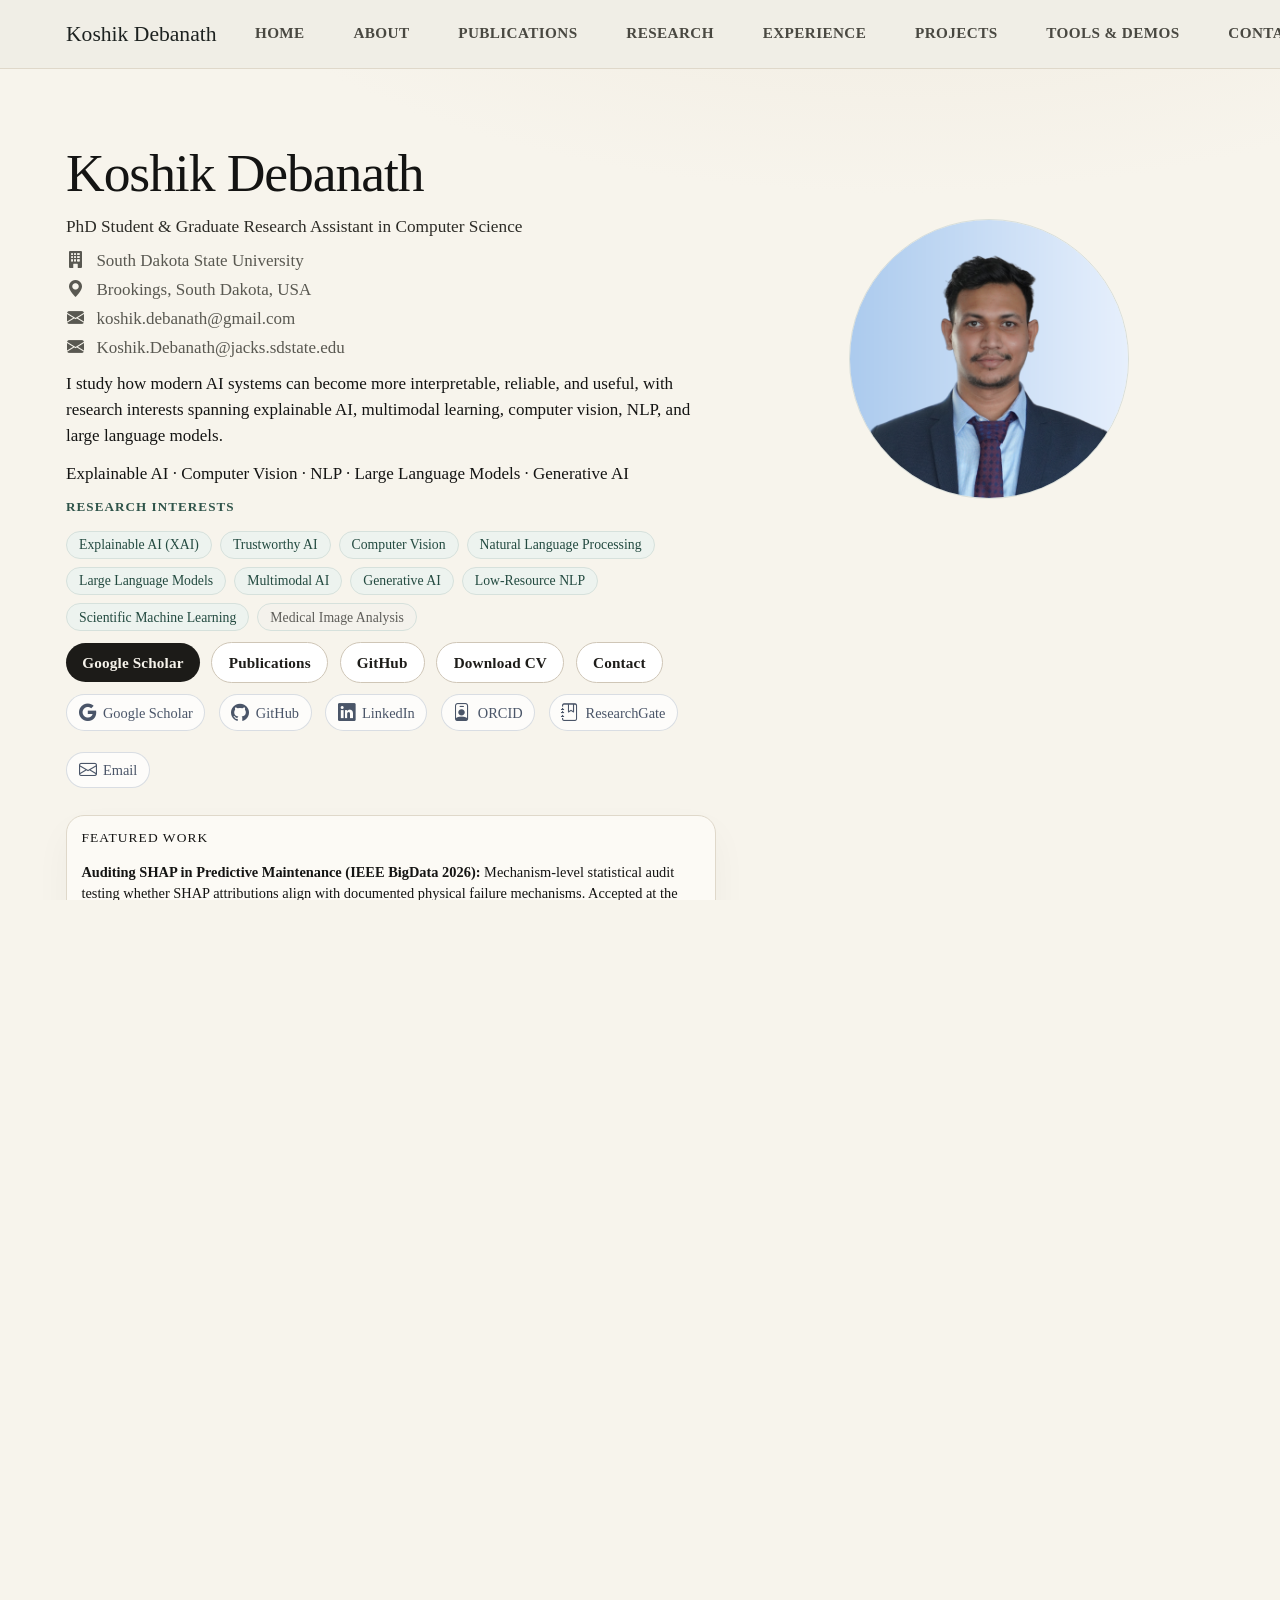
==== commit 823d61af: "Add ORCID, ResearchGate, and SDSU profile links for search identity Co-Authored-By: Claude Opus 5.5 " ====
--- a/index.html
+++ b/index.html
@@ -9,8 +9,13 @@
     <meta property="og:title" content="Koshik Debanath | PhD Researcher in Computer Science &amp; AI" />
     <meta property="og:description" content="PhD student and Graduate Research Assistant in Computer Science at South Dakota State University researching Explainable AI, Computer Vision, NLP, Large Language Models, and trustworthy AI." />
     <meta property="og:type" content="profile" />
-    <meta property="og:image" content="assets/img/koshik-debanath.png" />
+    <link rel="canonical" href="https://koshikdebanath.me/" />
+    <meta property="og:url" content="https://koshikdebanath.me/" />
+    <meta property="og:site_name" content="Koshik Debanath" />
+    <meta property="og:image" content="https://koshikdebanath.me/assets/img/koshik-debanath.png" />
+    <meta property="og:image:alt" content="Portrait of Koshik Debanath" />
     <meta name="twitter:card" content="summary_large_image" />
+    <meta name="twitter:image" content="https://koshikdebanath.me/assets/img/koshik-debanath.png" />
     <meta name="twitter:title" content="Koshik Debanath | PhD Researcher in Computer Science &amp; AI" />
     <meta name="twitter:description" content="PhD student and Graduate Research Assistant in Computer Science at South Dakota State University researching Explainable AI, Computer Vision, NLP, Large Language Models, and trustworthy AI." />
     <script type="application/ld+json">
@@ -33,11 +38,15 @@
           "mailto:koshik.debanath@gmail.com",
           "mailto:Koshik.Debanath@jacks.sdstate.edu"
         ],
-        "url": "https://koshikdebanath.me",
+        "url": "https://koshikdebanath.me/",
+        "image": "https://koshikdebanath.me/assets/img/koshik-debanath.png",
         "sameAs": [
           "https://scholar.google.com/citations?user=U6CRjb8AAAAJ&hl=en",
           "https://github.com/kowshik24",
-          "https://linkedin.com/in/kowshik24"
+          "https://www.linkedin.com/in/kowshik24",
+          "https://orcid.org/0009-0005-7026-3003",
+          "https://www.researchgate.net/profile/Koshik-Debanath",
+          "https://www.sdstate.edu/directory/koshik-debanath"
         ],
         "knowsAbout": [
           "Explainable AI",
@@ -248,8 +257,14 @@
                             <a href="https://github.com/kowshik24" class="academic-link" target="_blank" title="GitHub">
                                 <i class="bi bi-github"></i> GitHub
                             </a>
-                            <a href="https://linkedin.com/in/kowshik24" class="academic-link" target="_blank" title="LinkedIn">
+                            <a href="https://www.linkedin.com/in/kowshik24/" class="academic-link" target="_blank" title="LinkedIn">
                                 <i class="bi bi-linkedin"></i> LinkedIn
+                            </a>
+                            <a href="https://orcid.org/0009-0005-7026-3003" class="academic-link" target="_blank" rel="me noopener" title="ORCID">
+                                <i class="bi bi-person-badge"></i> ORCID
+                            </a>
+                            <a href="https://www.researchgate.net/profile/Koshik-Debanath" class="academic-link" target="_blank" rel="me noopener" title="ResearchGate">
+                                <i class="bi bi-journal-bookmark"></i> ResearchGate
                             </a>
                             <a href="mailto:koshik.debanath@gmail.com" class="academic-link" title="Email">
                                 <i class="bi bi-envelope"></i> Email
@@ -1962,7 +1977,7 @@
                         <a href="mailto:Koshik.Debanath@jacks.sdstate.edu" class="btn btn-outline-primary">
                             <i class="bi bi-envelope me-2"></i>SDSU Email
                         </a>
-                        <a href="https://linkedin.com/in/kowshik24" class="btn btn-outline-primary" target="_blank">
+                        <a href="https://www.linkedin.com/in/kowshik24/" class="btn btn-outline-primary" target="_blank">
                             <i class="bi bi-linkedin me-2"></i>LinkedIn
                         </a>
                     </div>
@@ -1981,7 +1996,7 @@
                     <p class="anthropic-footer-copyright mb-0">&copy; 2026 Koshik Debanath</p>
                     <div class="anthropic-footer-social">
                         <a href="https://github.com/kowshik24" target="_blank" rel="noopener" aria-label="GitHub"><i class="bi bi-github"></i></a>
-                        <a href="https://linkedin.com/in/kowshik24" target="_blank" rel="noopener" aria-label="LinkedIn"><i class="bi bi-linkedin"></i></a>
+                        <a href="https://www.linkedin.com/in/kowshik24/" target="_blank" rel="noopener" aria-label="LinkedIn"><i class="bi bi-linkedin"></i></a>
                         <a href="mailto:koshik.debanath@gmail.com" aria-label="Email"><i class="bi bi-envelope"></i></a>
                         <a href="mailto:Koshik.Debanath@jacks.sdstate.edu" aria-label="SDSU Email"><i class="bi bi-envelope-at"></i></a>
                     </div>
@@ -2013,14 +2028,17 @@
                         <ul>
                             <li><a href="https://scholar.google.com/citations?user=U6CRjb8AAAAJ&amp;hl=en" target="_blank" rel="noopener">Google Scholar</a></li>
                             <li><a href="https://github.com/kowshik24" target="_blank" rel="noopener">GitHub</a></li>
-                            <li><a href="https://linkedin.com/in/kowshik24" target="_blank" rel="noopener">LinkedIn</a></li>
+                            <li><a href="https://www.linkedin.com/in/kowshik24/" target="_blank" rel="noopener">LinkedIn</a></li>
+                            <li><a href="https://orcid.org/0009-0005-7026-3003" target="_blank" rel="me noopener">ORCID</a></li>
+                            <li><a href="https://www.researchgate.net/profile/Koshik-Debanath" target="_blank" rel="me noopener">ResearchGate</a></li>
+                            <li><a href="https://www.sdstate.edu/directory/koshik-debanath" target="_blank" rel="me noopener">SDSU Profile</a></li>
                             <li><a href="mailto:koshik.debanath@gmail.com">Email</a></li>
                             <li><a href="mailto:Koshik.Debanath@jacks.sdstate.edu">SDSU Email</a></li>
                         </ul>
                     </div>
                 </div>
             </div>
-            <p class="anthropic-footer-updated mb-0">Last updated: November 22, 2026</p>
+            <p class="anthropic-footer-updated mb-0">Last updated: November 24, 2026</p>
         </div>
     </footer>
 
--- a/assets/css/style.css
+++ b/assets/css/style.css
@@ -5253,22 +5253,28 @@
     }
 }
 
-/* Publication cards: horizontal layout with a figure panel that fills the left side */
+/* Publication cards: full-width section, compact figure column */
+#publications > .container {
+    max-width: min(1500px, 94vw);
+}
+
 @media (min-width: 768px) {
     #publications .card-body > .row {
-        align-items: stretch;
+        align-items: center;
     }
 
     #publications .card-body > .row > [class*="col-md-"]:has(.publication-image) {
         flex: 0 0 auto;
-        width: 40%;
+        width: 32%;
         display: flex;
         flex-direction: column;
         justify-content: center;
-        gap: 0.75rem;
+        gap: 0.6rem;
         margin-bottom: 0 !important;
-        padding: 1.25rem;
-        background: linear-gradient(160deg, #f4efe4 0%, #ebe4d4 100%);
+        align-self: center;
+        padding: 0.75rem;
+        background: #fff;
+        border: 1px solid #e6dfd0;
         border-radius: 14px;
     }
 
@@ -5281,9 +5287,9 @@
     #publications .publication-image {
         max-height: 340px !important;
         object-fit: contain;
-        background: #fff;
-        padding: 0.5rem;
-        box-shadow: 0 6px 18px rgba(60, 45, 20, 0.08) !important;
+        border: 0 !important;
+        box-shadow: none !important;
+        padding: 0;
     }
 
     #publications .publication-image:hover {
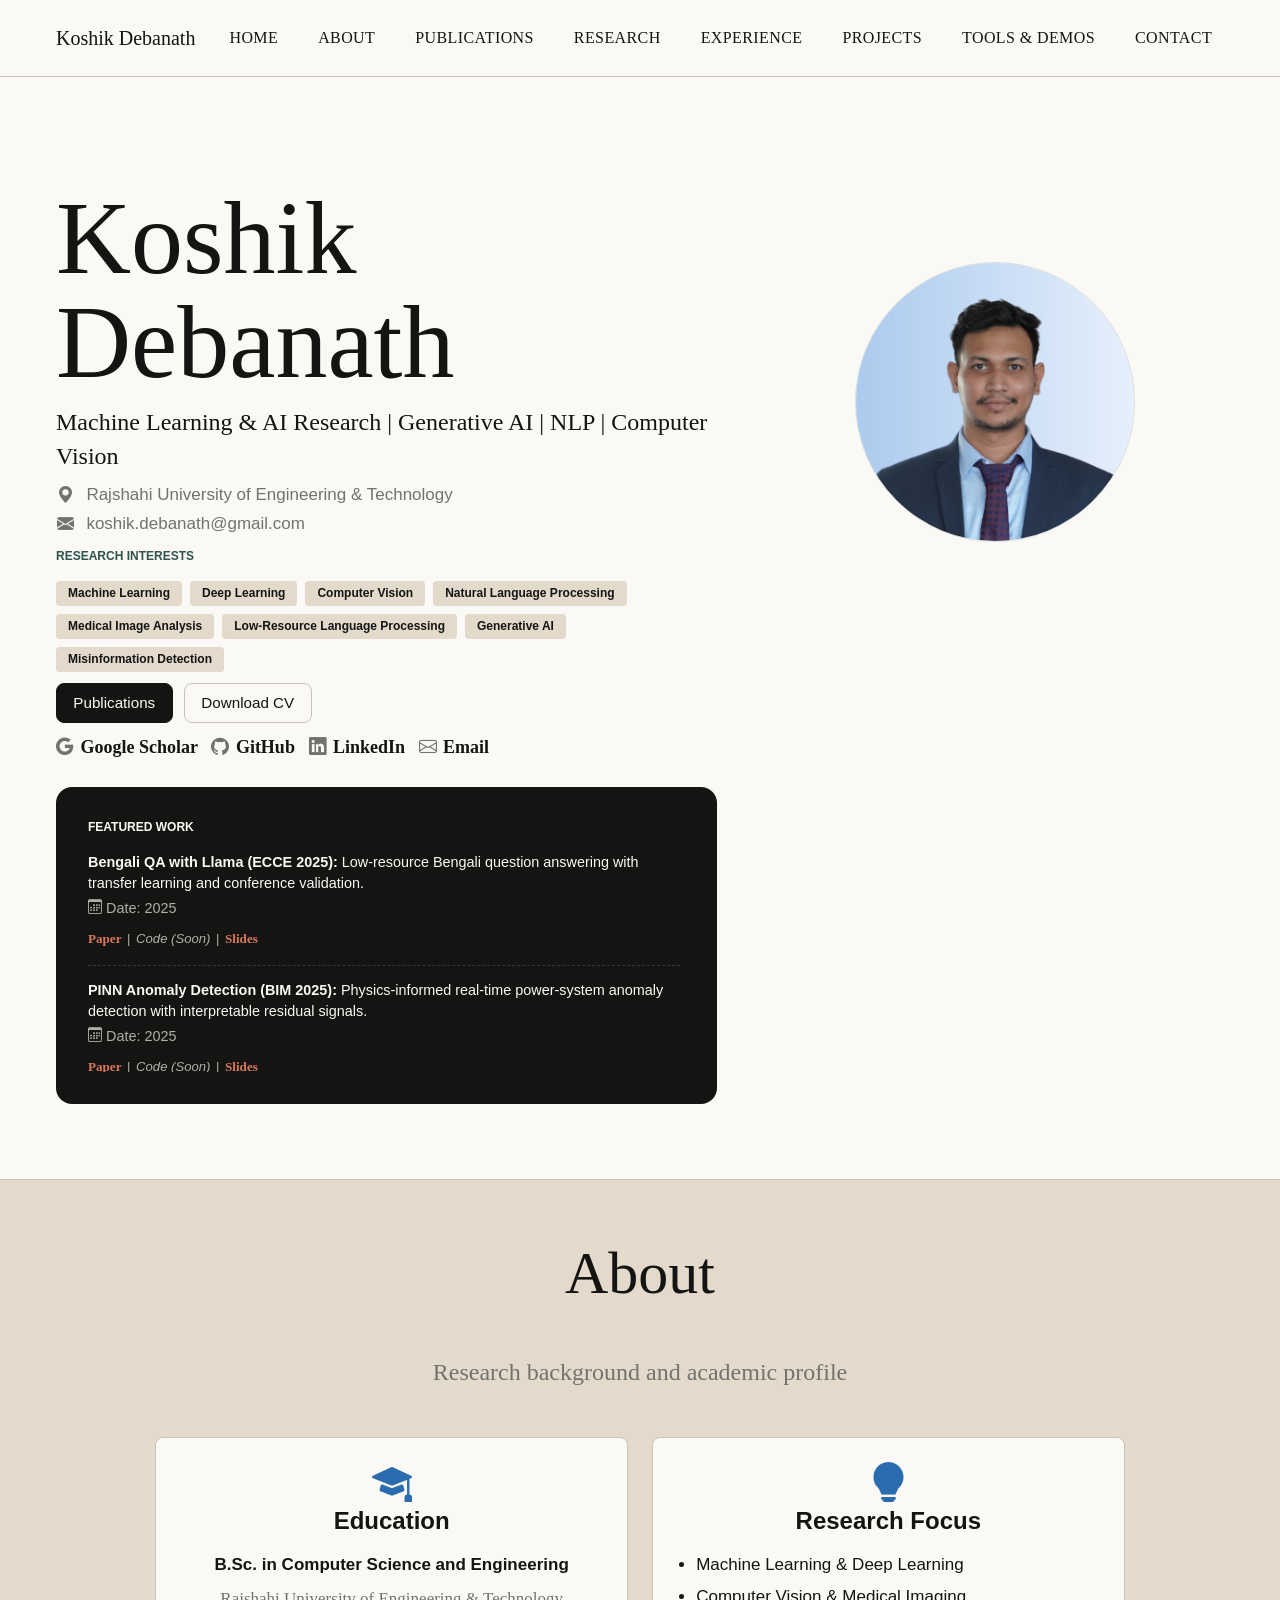
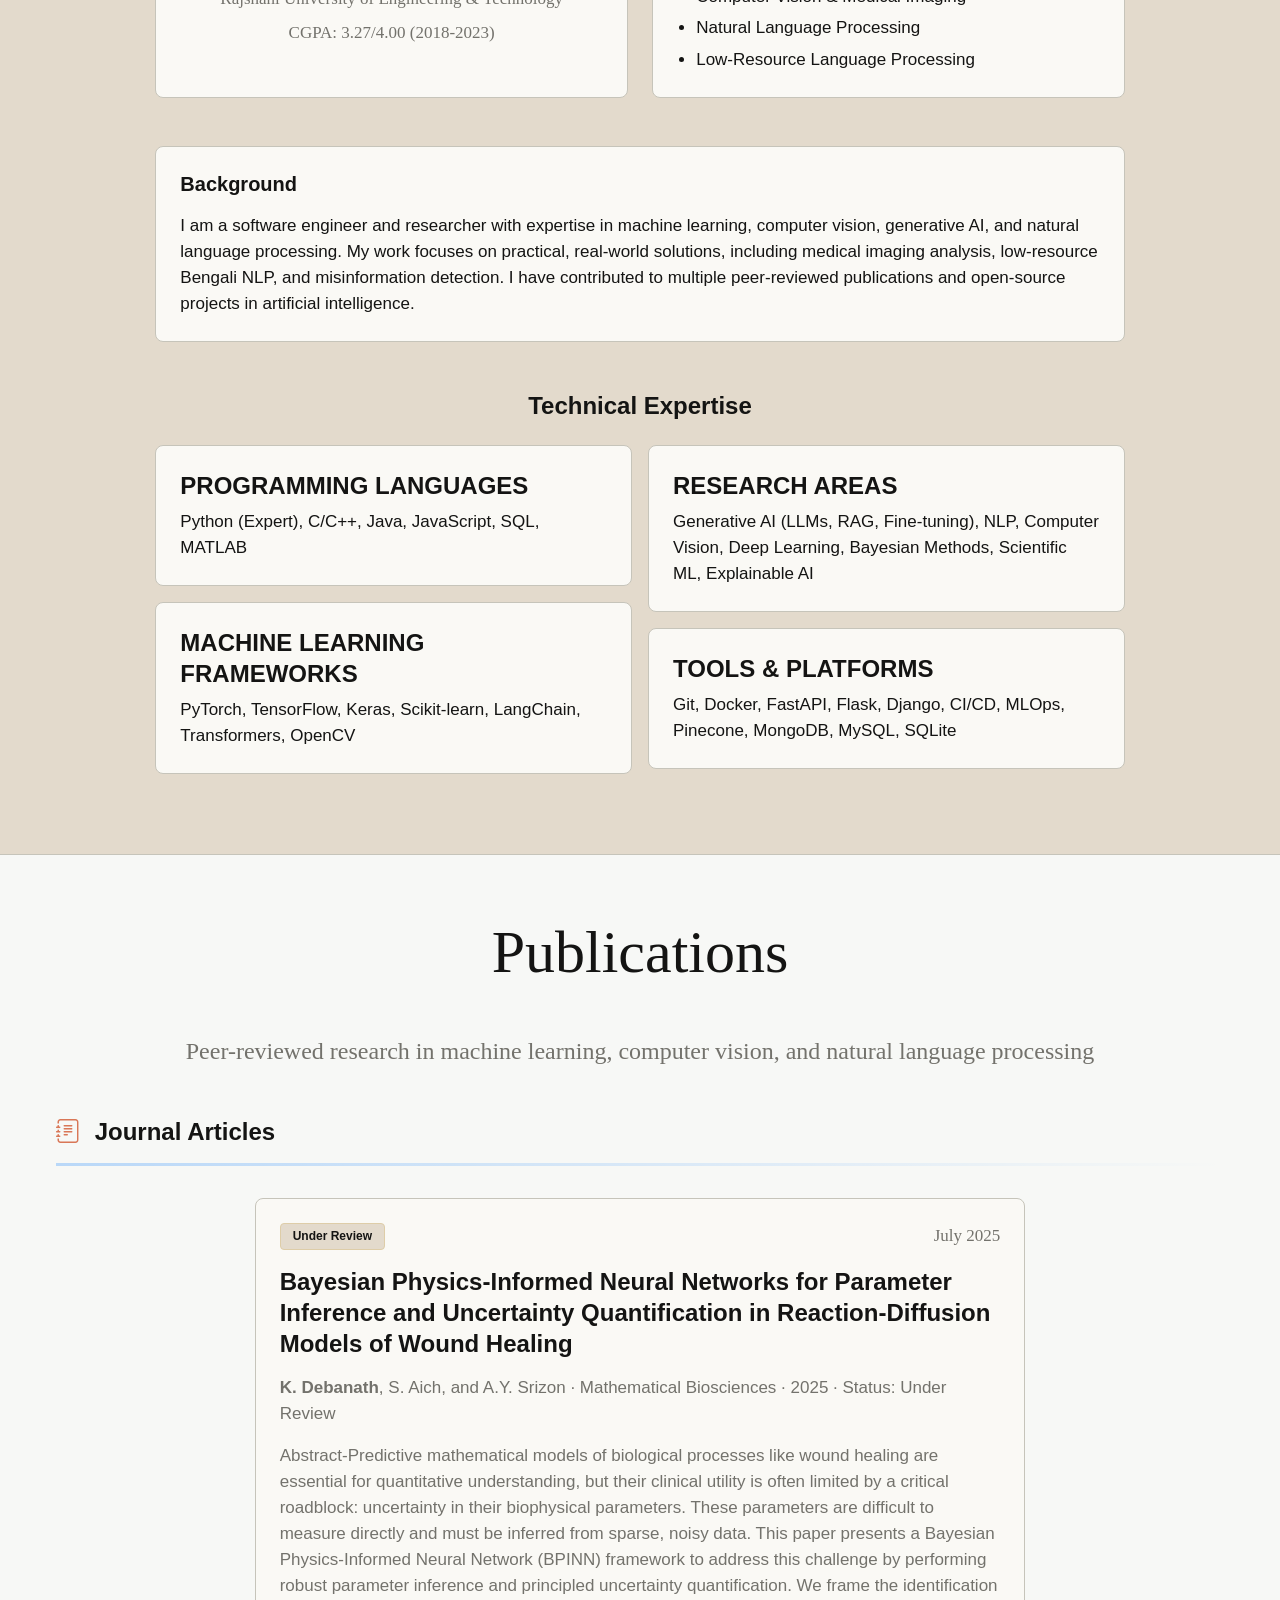
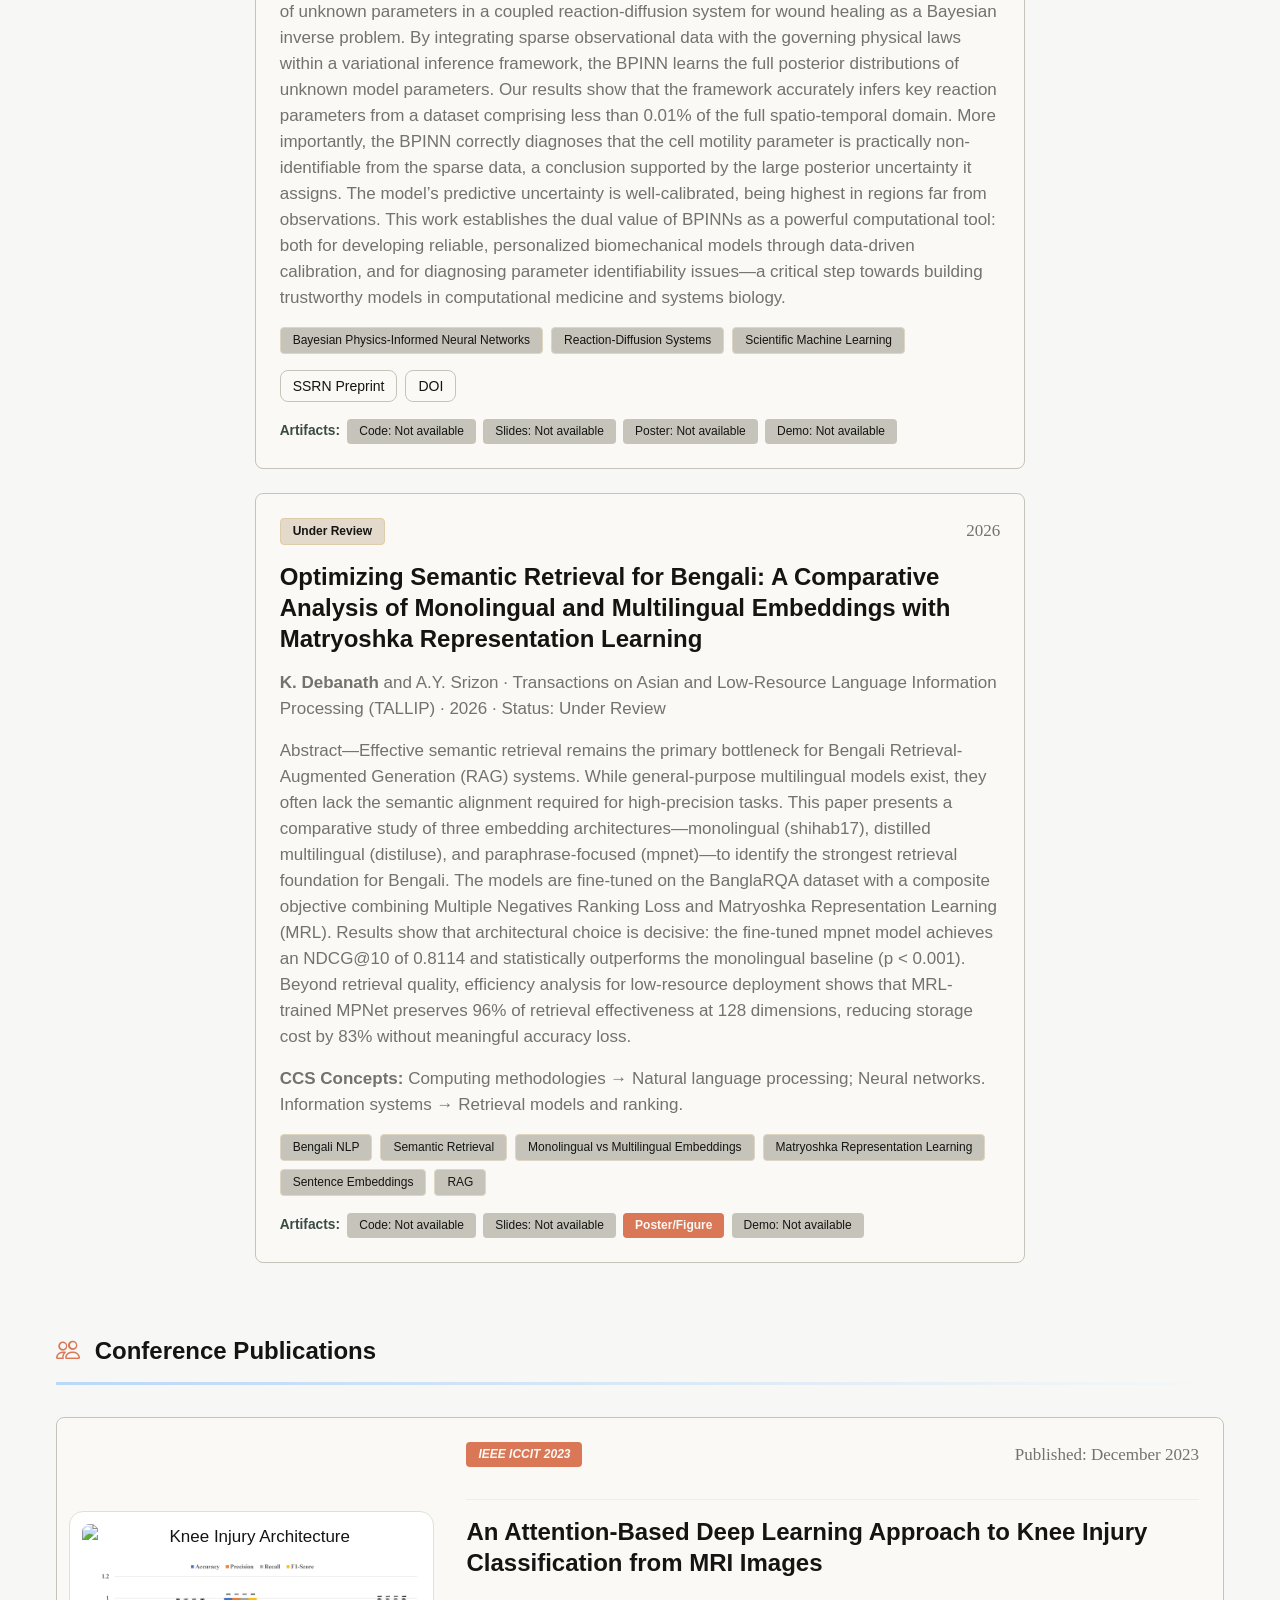
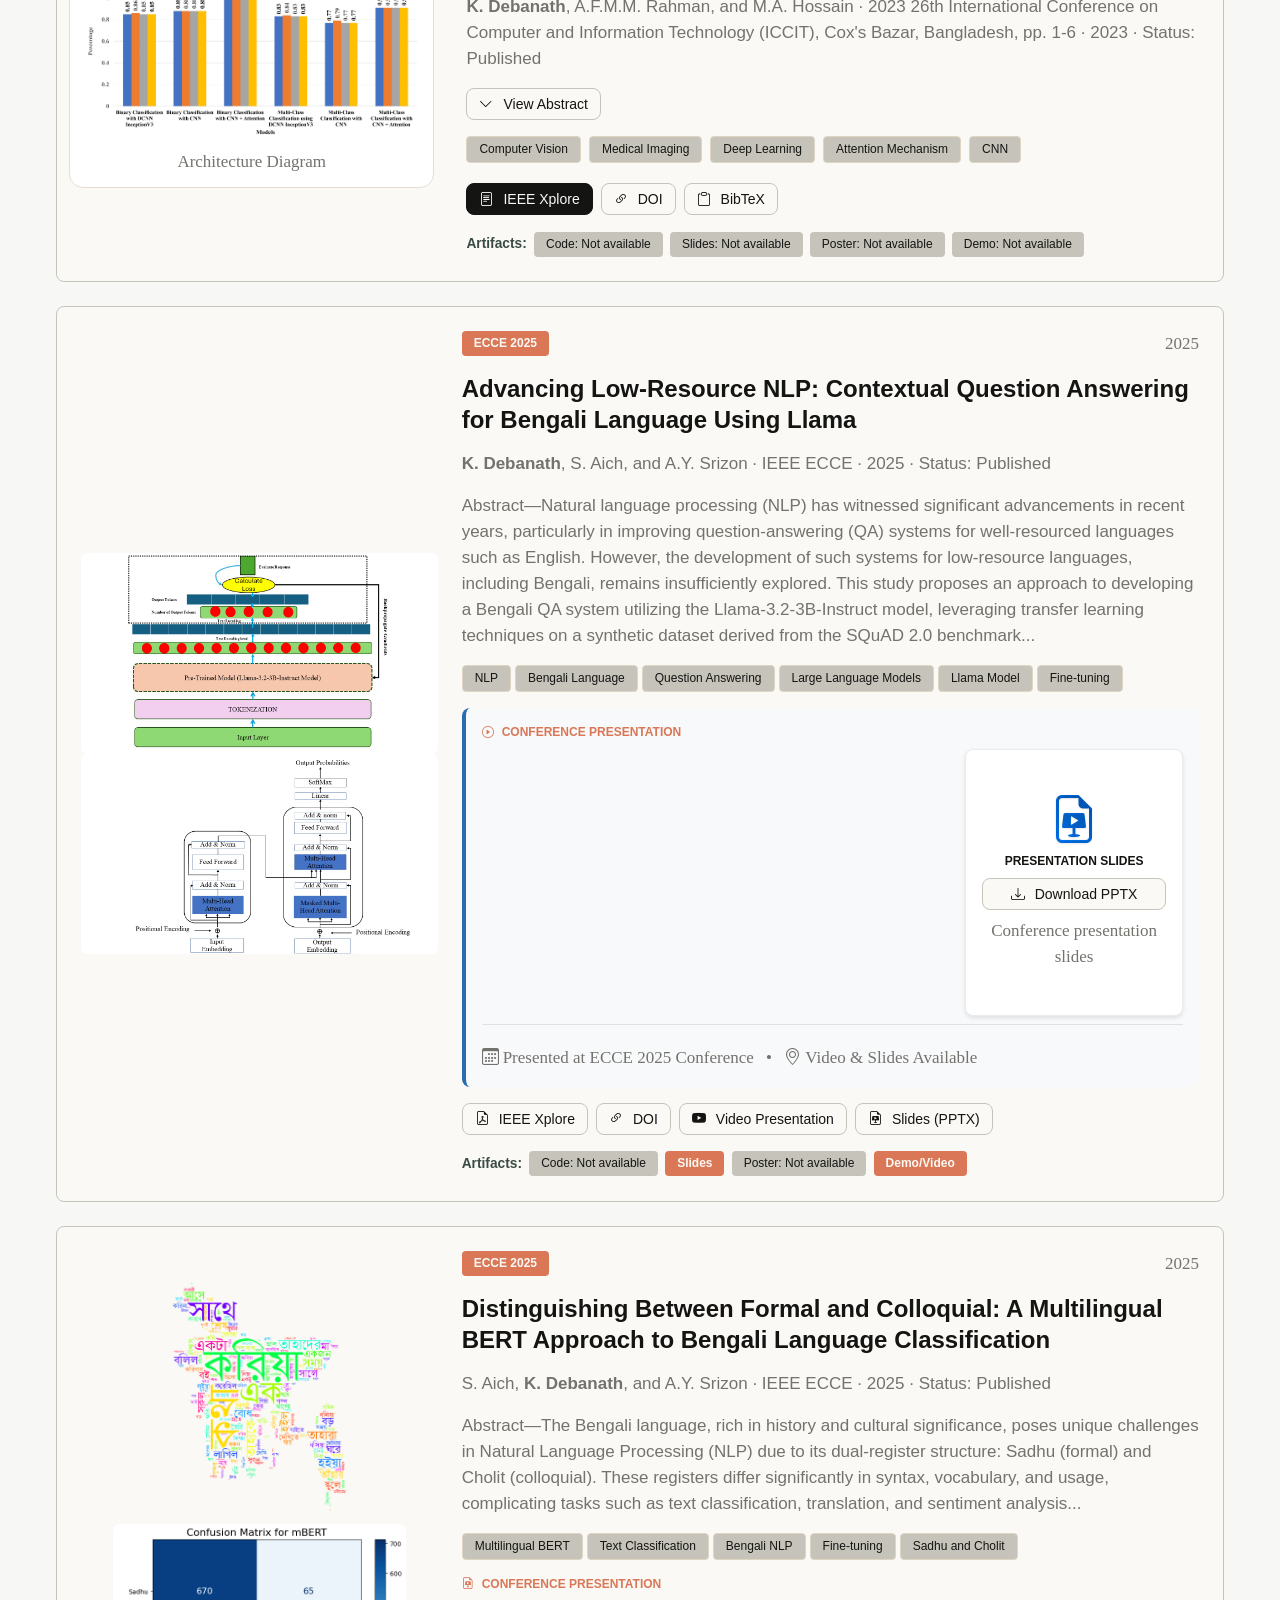
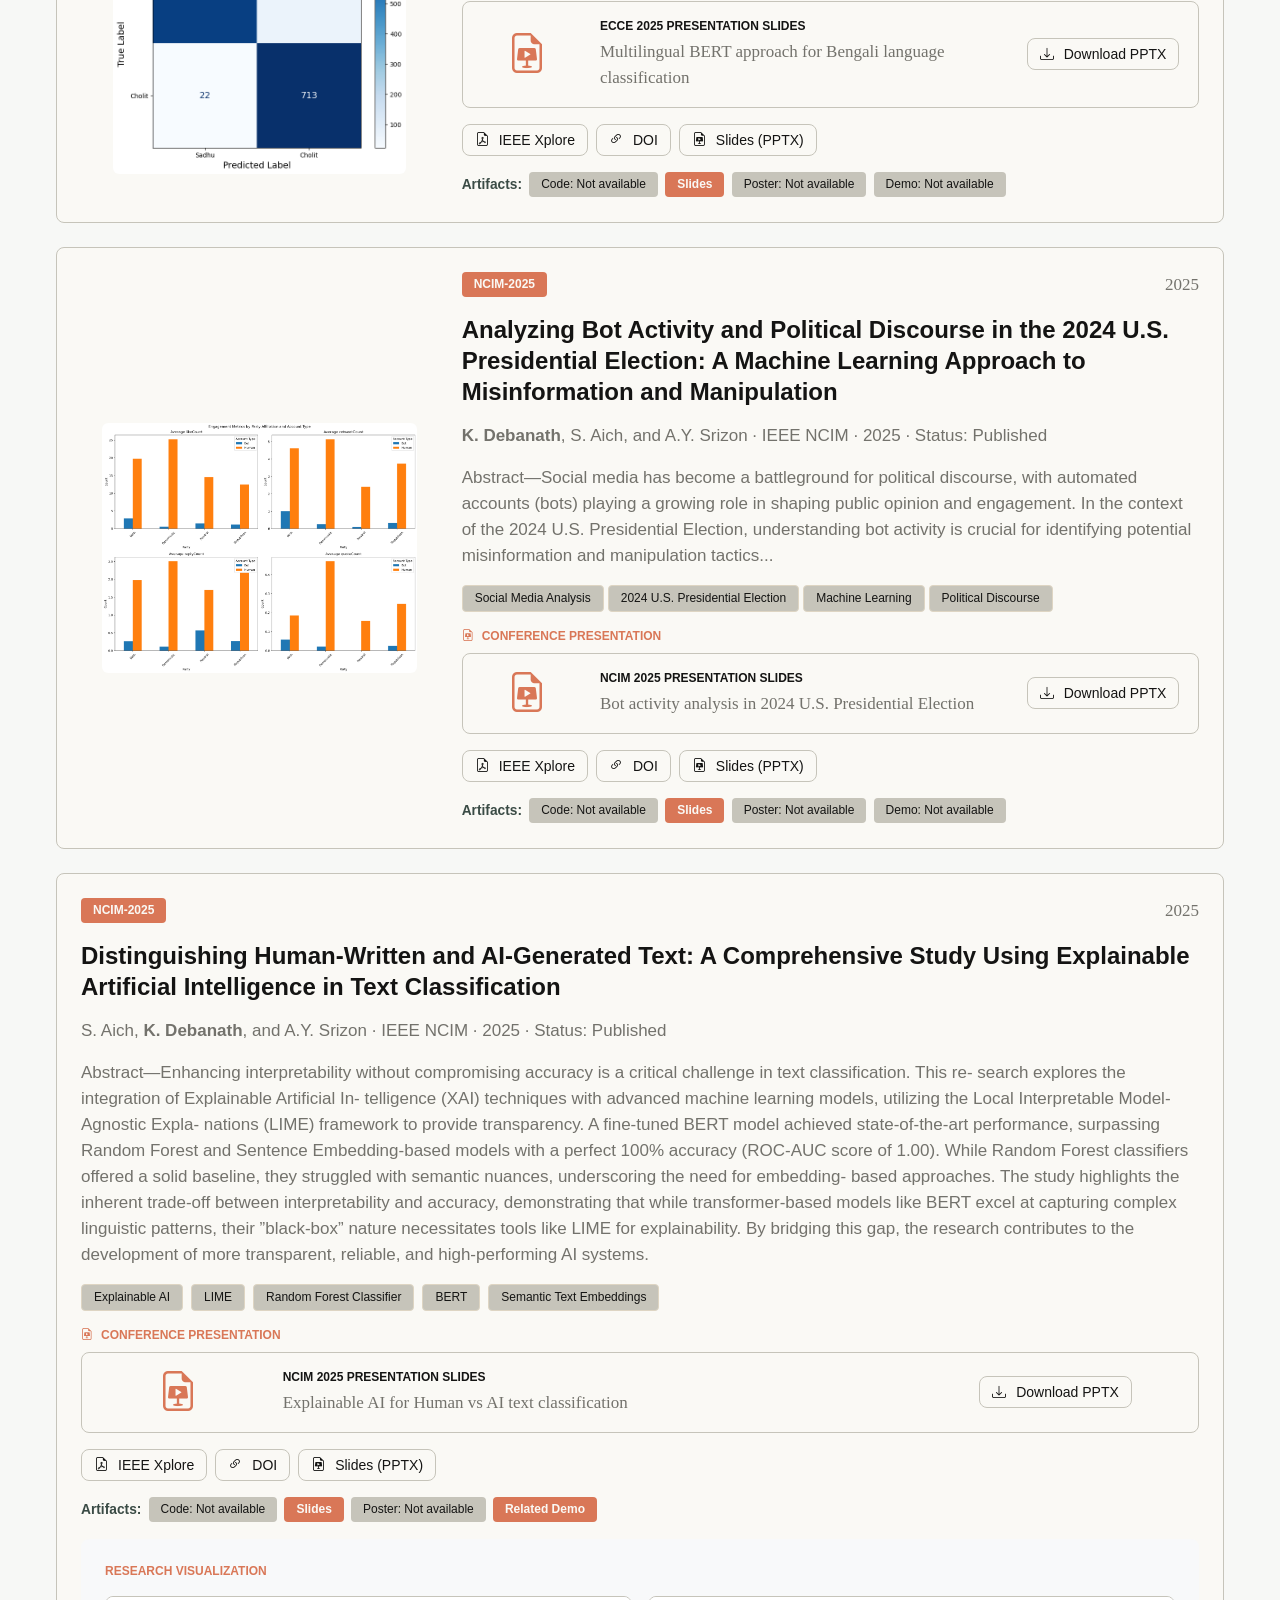
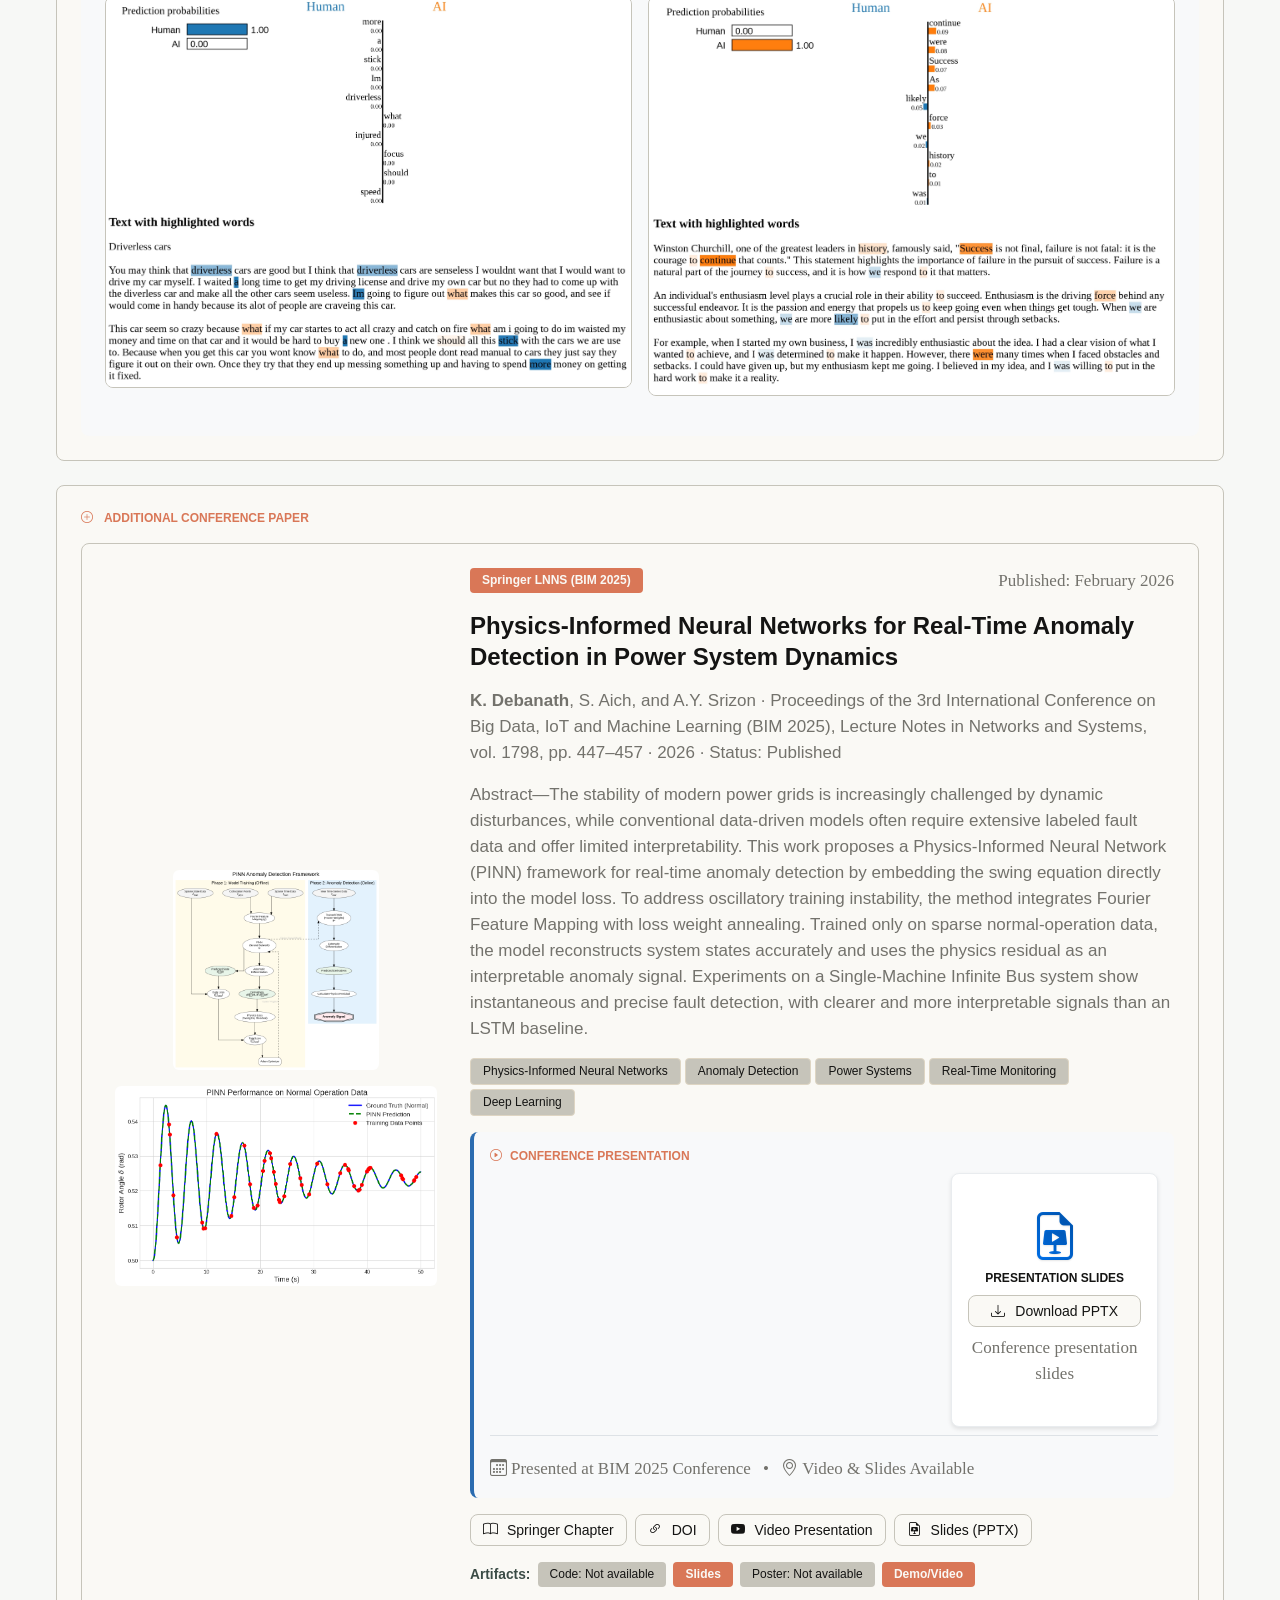
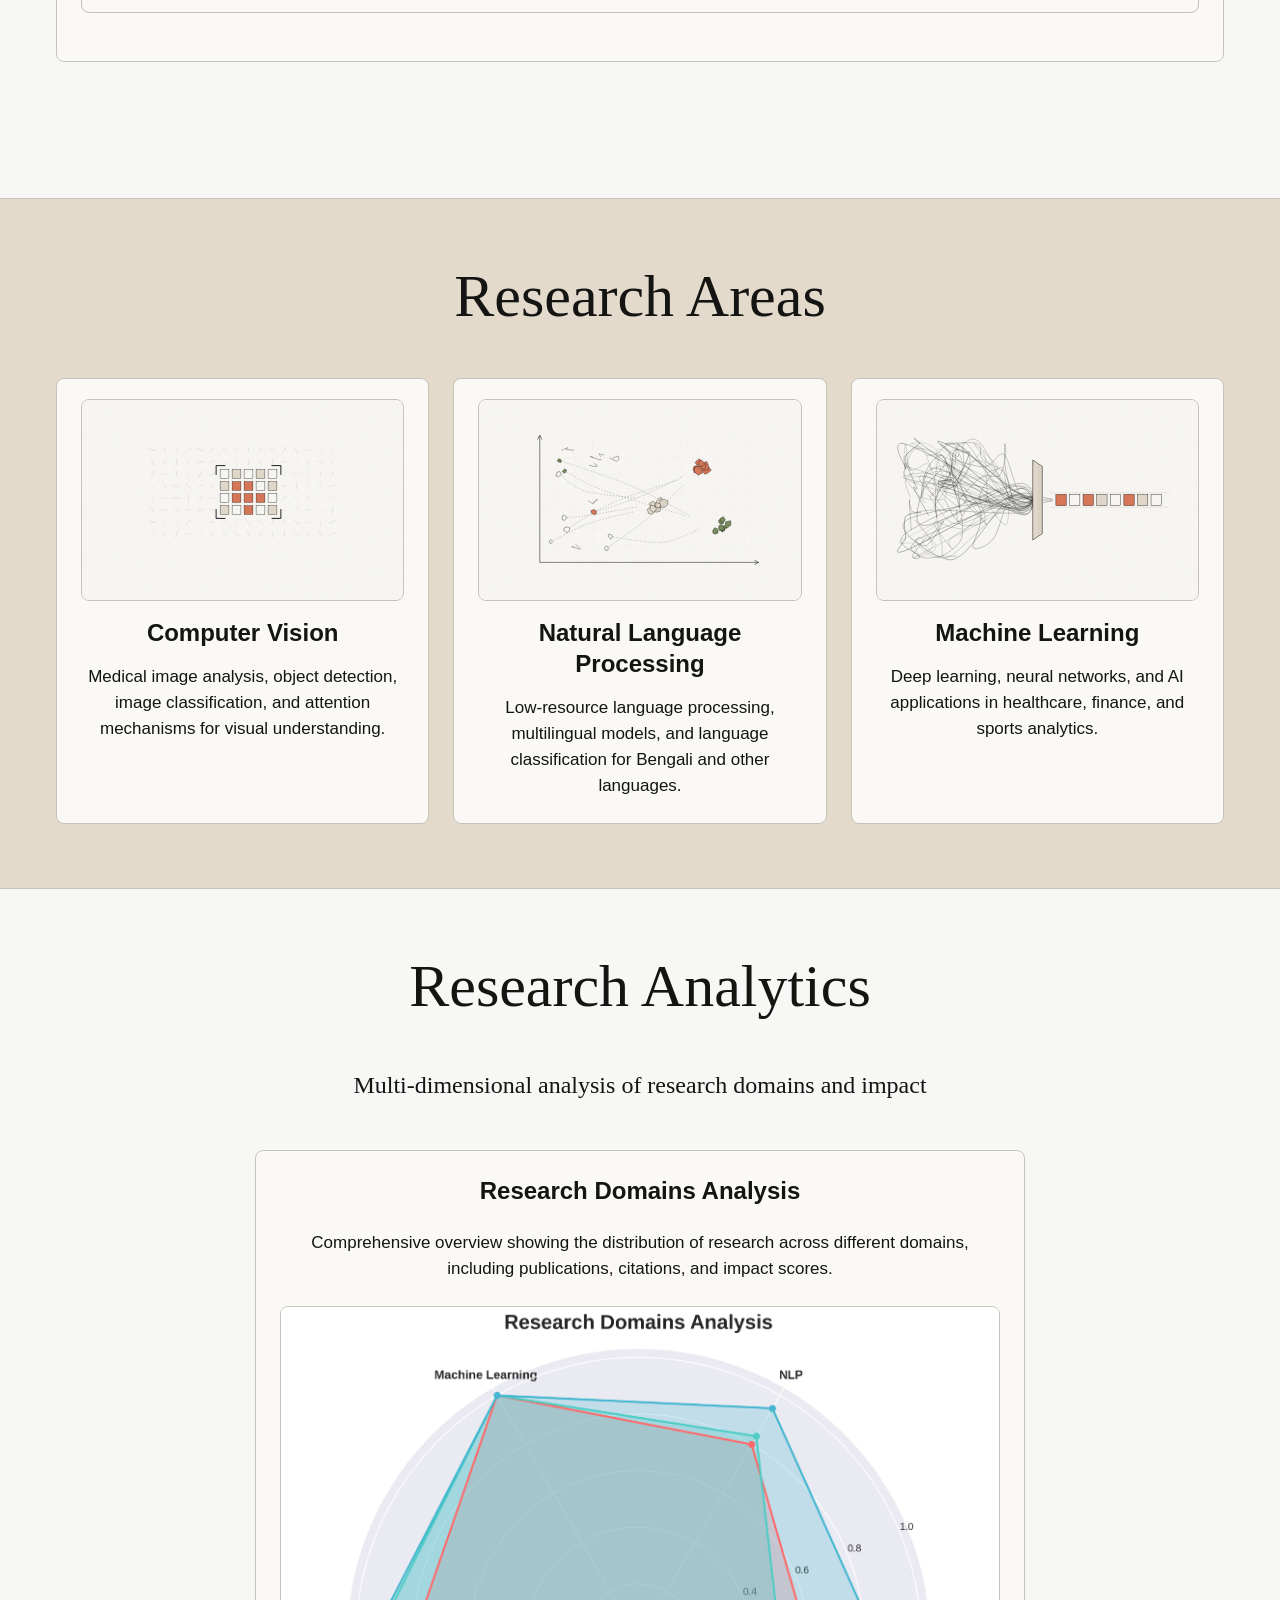
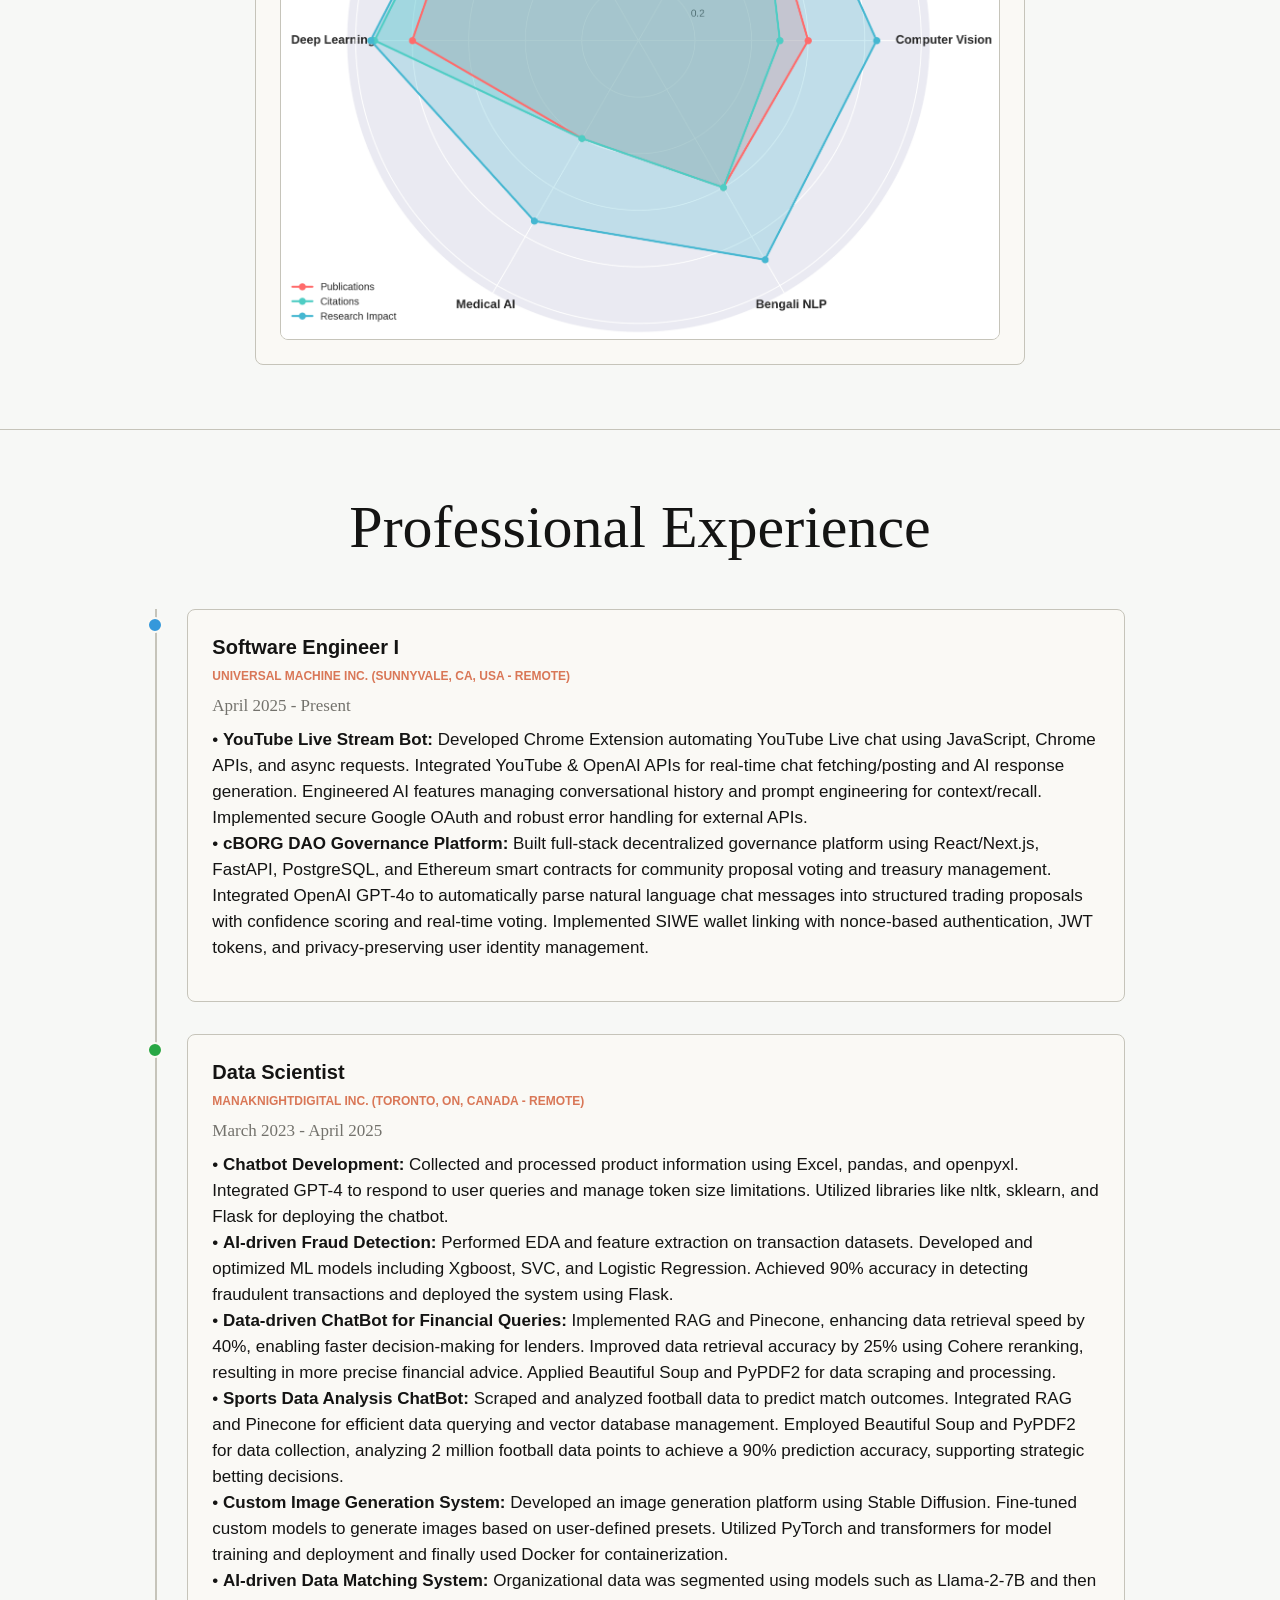
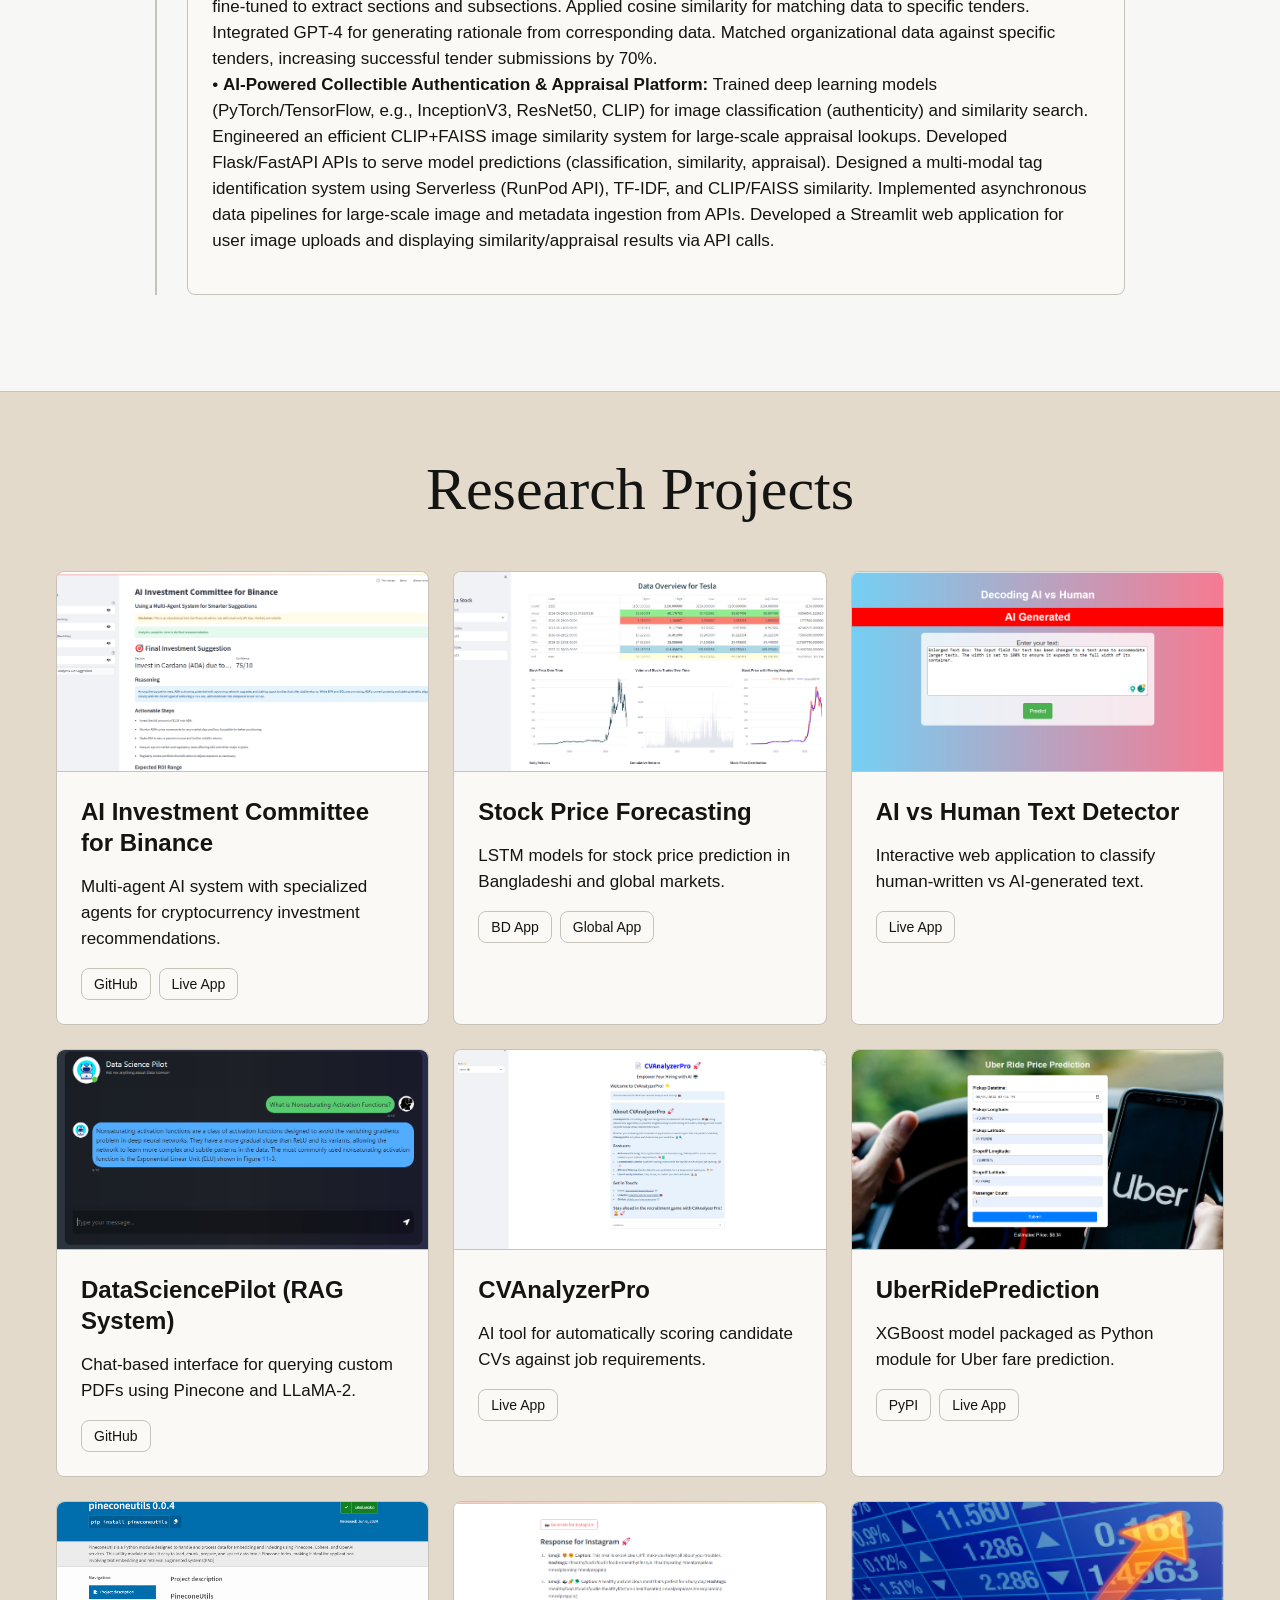
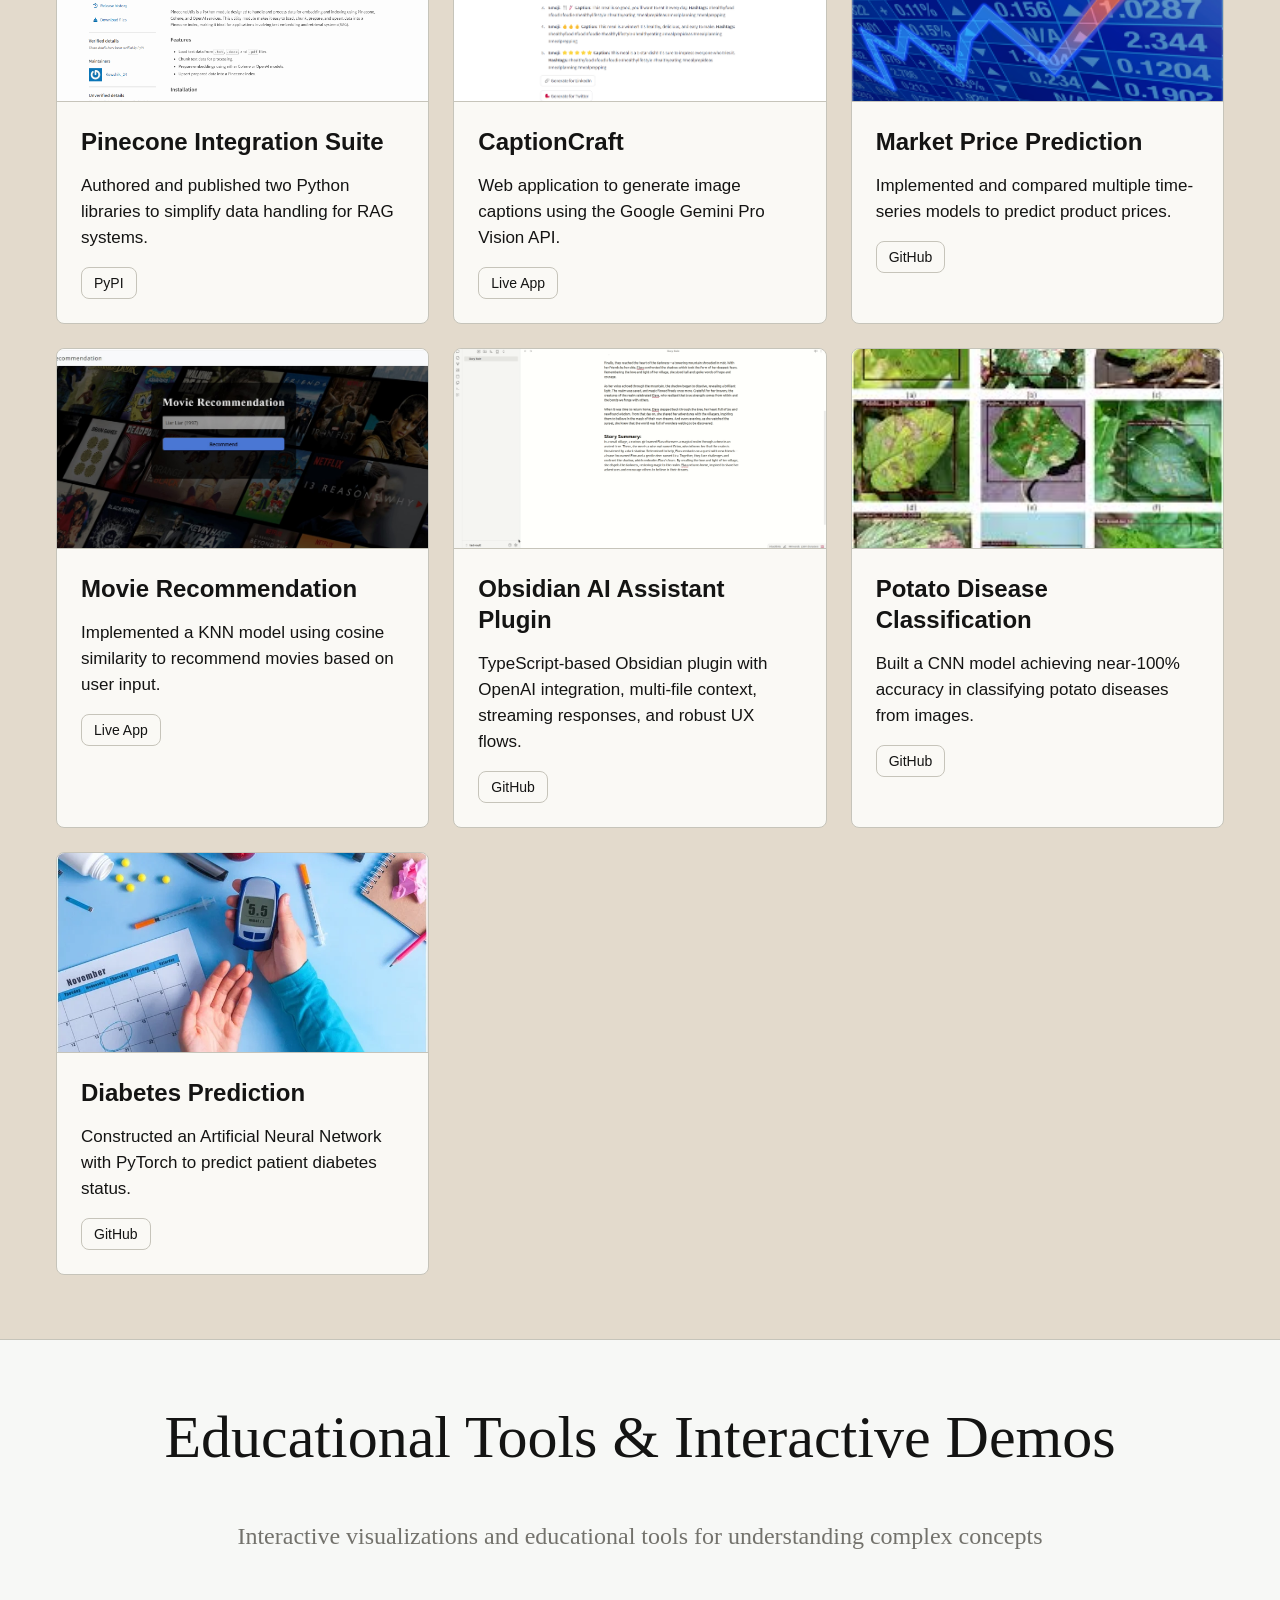
==== commit 286708f1: "Apply DesignMD design system and add editorial illustrations - Add assets/css/design-system.css, loa" ====
--- a/index.html
+++ b/index.html
@@ -3,65 +3,9 @@
   <head>
     <meta charset="utf-8" />
     <meta content="width=device-width, initial-scale=1.0" name="viewport" />
-    <title>Koshik Debanath | PhD Researcher in Computer Science &amp; AI</title>
-    <meta content="PhD student and Graduate Research Assistant in Computer Science at South Dakota State University researching Explainable AI, Computer Vision, NLP, Large Language Models, and trustworthy AI." name="description" />
-    <meta content="Koshik Debanath, PhD student, Graduate Research Assistant, South Dakota State University, Explainable AI, Trustworthy AI, Computer Vision, NLP, Large Language Models, Generative AI, Multimodal AI, Low-Resource NLP, Scientific Machine Learning" name="keywords" />
-    <meta property="og:title" content="Koshik Debanath | PhD Researcher in Computer Science &amp; AI" />
-    <meta property="og:description" content="PhD student and Graduate Research Assistant in Computer Science at South Dakota State University researching Explainable AI, Computer Vision, NLP, Large Language Models, and trustworthy AI." />
-    <meta property="og:type" content="profile" />
-    <link rel="canonical" href="https://koshikdebanath.me/" />
-    <meta property="og:url" content="https://koshikdebanath.me/" />
-    <meta property="og:site_name" content="Koshik Debanath" />
-    <meta property="og:image" content="https://koshikdebanath.me/assets/img/koshik-debanath.png" />
-    <meta property="og:image:alt" content="Portrait of Koshik Debanath" />
-    <meta name="twitter:card" content="summary_large_image" />
-    <meta name="twitter:image" content="https://koshikdebanath.me/assets/img/koshik-debanath.png" />
-    <meta name="twitter:title" content="Koshik Debanath | PhD Researcher in Computer Science &amp; AI" />
-    <meta name="twitter:description" content="PhD student and Graduate Research Assistant in Computer Science at South Dakota State University researching Explainable AI, Computer Vision, NLP, Large Language Models, and trustworthy AI." />
-    <script type="application/ld+json">
-      {
-        "@context": "https://schema.org",
-        "@type": "Person",
-        "name": "Koshik Debanath",
-        "jobTitle": "PhD Student and Graduate Research Assistant in Computer Science",
-        "affiliation": {
-          "@type": "CollegeOrUniversity",
-          "name": "South Dakota State University"
-        },
-        "address": {
-          "@type": "PostalAddress",
-          "addressLocality": "Brookings",
-          "addressRegion": "South Dakota",
-          "addressCountry": "USA"
-        },
-        "email": [
-          "mailto:koshik.debanath@gmail.com",
-          "mailto:Koshik.Debanath@jacks.sdstate.edu"
-        ],
-        "url": "https://koshikdebanath.me/",
-        "image": "https://koshikdebanath.me/assets/img/koshik-debanath.png",
-        "sameAs": [
-          "https://scholar.google.com/citations?user=U6CRjb8AAAAJ&hl=en",
-          "https://github.com/kowshik24",
-          "https://www.linkedin.com/in/kowshik24",
-          "https://orcid.org/0009-0005-7026-3003",
-          "https://www.researchgate.net/profile/Koshik-Debanath",
-          "https://www.sdstate.edu/directory/koshik-debanath"
-        ],
-        "knowsAbout": [
-          "Explainable AI",
-          "Trustworthy AI",
-          "Computer Vision",
-          "Natural Language Processing",
-          "Large Language Models",
-          "Generative AI",
-          "Multimodal AI",
-          "Low-Resource NLP",
-          "Scientific Machine Learning",
-          "Bayesian Machine Learning"
-        ]
-      }
-    </script>
+    <title>Koshik Debanath</title>
+    <meta content="Research Profile of Koshik Debanath - Data Scientist, Machine Learning Researcher, Computer Vision Expert" name="description" />
+    <meta content="research, machine learning, computer vision, data science, publications, academic profile" name="keywords" />
     
     <!-- Bootstrap CSS -->
     <link href="assets/vendor/bootstrap/css/bootstrap.min.css" rel="stylesheet">
@@ -69,132 +13,31 @@
     <link href="assets/vendor/bootstrap-icons/bootstrap-icons.css" rel="stylesheet">
     <!-- Custom CSS -->
     <link href="assets/css/style.css" rel="stylesheet">
+    <!-- Design system layer (DesignMD source of truth) -->
+    <link href="assets/css/design-system.css" rel="stylesheet">
     
-    <!-- Google Fonts -->
-    <link href="https://fonts.googleapis.com/css2?family=Inter:wght@400;500;600;700&amp;family=Fraunces:opsz,wght@9..144,500;9..144,600;9..144,700&amp;display=swap" rel="stylesheet">
-        <!-- Design tokens + base overrides from DESIGN.md -->
-        <style>
-            :root {
-                --color-slate-dark: #141413;
-                --color-ivory-light: #faf9f5;
-                --color-ivory-medium: #f0eee6;
-                --color-ivory-dark: #e8e6dc;
-                --color-oat: #e3dacc;
-                --color-cloud-medium: #b0aea5;
-                --color-cloud-light: #d1cfc5;
-                --color-cloud-dark: #87867f;
-                --color-slate-medium: #3d3d3a;
-                --color-slate-light: #5e5d59;
-                --color-clay: #d97757;
-                --color-accent-ember: #c6613f;
-                --color-olive: #788c5d;
-                --color-sky: #6a9bcc;
-                --color-fig: #c46686;
-                --color-cactus: #bcd1ca;
-
-                --font-anthropic-sans: 'Inter', ui-sans-serif, system-ui, -apple-system, BlinkMacSystemFont, "Segoe UI", Roboto, sans-serif;
-                --font-anthropic-serif: 'Fraunces', ui-serif, Georgia, Cambria, "Times New Roman", Times, serif;
-                --font-anthropic-mono: 'SFMono-Regular', ui-monospace, Menlo, Monaco, Consolas, monospace;
-
-                --text-caption: 12px;
-                --text-body-sm: 15px;
-                --text-subheading: 18px;
-                --text-heading-sm: 20px;
-                --text-heading: 24px;
-                --text-heading-lg: 61px;
-                --text-display: 91px;
-
-                --radius-cards: 8px;
-                --radius-buttons: 0px;
-                --radius-featuredcards: 24px;
-            }
-
-            /* Page base */
-            html,body { height:100%; }
-            body {
-                background: var(--color-ivory-light);
-                color: var(--color-slate-dark);
-                font-family: var(--font-anthropic-sans);
-                -webkit-font-smoothing:antialiased;
-                -moz-osx-font-smoothing:grayscale;
-            }
-
-            /* Headings & section titles */
-            h1, h2, h3, .section-title { font-family: var(--font-anthropic-serif); color: var(--color-slate-dark); }
-            .section-title { font-size: var(--text-heading-sm); }
-
-            /* Hero display title token */
-            .hero-section .display-title { font-size: var(--text-heading-lg); line-height:1.1; font-weight:700; letter-spacing:-0.02em; }
-
-            /* Underline emphasis used in hero keywords */
-            .underline-emphasis { text-decoration: underline; text-decoration-thickness: 4px; text-underline-offset: 8px; text-decoration-color: currentColor; }
-
-            /* Cards and shadows: no box shadows per DESIGN.md */
-            .card, .publication-card, .academic-publication { box-shadow: none !important; border-radius: var(--radius-cards) !important; }
-            .shadow, .shadow-sm { box-shadow: none !important; }
-
-            /* Feature / editorial dark card */
-            .feature-card { background: var(--color-slate-dark); color: var(--color-ivory-light); border-radius: var(--radius-featuredcards); padding: 31px; }
-            .feature-card a { color: var(--color-ivory-light); }
-
-            /* Nav bar and Try CTA */
-            .navbar { background: var(--color-ivory-medium); height:68px; }
-            .navbar .navbar-brand { font-weight:700; font-size:16px; color: var(--color-slate-dark); }
-            .btn-primary-try { background: var(--color-ivory-light); color: var(--color-slate-dark); border:1px solid var(--color-slate-dark); border-radius: 0 0 8px 8px; padding:12px 31px; font-weight:500; }
-
-            /* Buttons and badges: flat geometry */
-            .btn { border-radius: var(--radius-buttons); }
-            .badge { border-radius: 0; }
-
-            /* Metadata mono labels */
-            .meta-label { font-family: var(--font-anthropic-mono); font-size:16px; color: var(--color-cloud-dark); text-transform:uppercase; }
-
-            /* Research visualization and other components should avoid shadows */
-            .research-visualization .card { box-shadow:none; }
-
-                /* Footer styles (dark, ivory text, grid layout) */
-                .anthropic-footer { background: var(--color-slate-dark); color: var(--color-ivory-light); padding: 48px 0; margin-top: 48px; }
-                .anthropic-footer a { color: var(--color-ivory-light); opacity: 0.92; text-decoration: none; }
-                .anthropic-footer a:hover { color: var(--color-clay); text-decoration: none; }
-                .anthropic-footer-grid { display: grid; grid-template-columns: 1fr 2fr; gap: 2rem; align-items: start; }
-                .anthropic-footer-brand { padding-right: 1rem; }
-                .anthropic-footer-logo { font-weight:700; font-size:18px; color: var(--color-ivory-light); display:block; margin-bottom: 0.5rem; }
-                .anthropic-footer-social a { margin-right: 10px; color: var(--color-ivory-light); opacity:0.9; }
-                .anthropic-footer-links { display:flex; gap: 2rem; }
-                .anthropic-footer-group h3 { font-size:16px; margin-bottom:0.5rem; color: var(--color-ivory-light); }
-                .anthropic-footer-group ul { list-style:none; padding:0; margin:0; }
-                .anthropic-footer-group li { margin: 0.5rem 0; }
-                .anthropic-footer-updated { color: var(--color-ivory-medium); text-align:center; margin-top: 1.25rem; }
-
-                @media (max-width: 991px) {
-                    .anthropic-footer-grid { grid-template-columns: 1fr; }
-                    .anthropic-footer-links { flex-direction: column; gap: 1rem; }
-                    .anthropic-footer { padding: 32px 0; }
-                }
-        </style>
-    
+    <!-- Chart.js for research visualizations -->
+    <script src="https://cdn.jsdelivr.net/npm/chart.js"></script>
   </head>
 
   <body>
     <!-- Header -->
     <header id="header" class="fixed-top">
         <nav class="navbar navbar-expand-xl navbar-light">
-            <div class="container d-flex align-items-center">
+            <div class="container">
                 <a class="navbar-brand fw-bold" href="#home">Koshik Debanath</a>
-
-                <button class="navbar-toggler ms-2" type="button" data-bs-toggle="collapse" data-bs-target="#navbarNav" aria-controls="navbarNav" aria-expanded="false" aria-label="Toggle navigation">
+                <button class="navbar-toggler" type="button" data-bs-toggle="collapse" data-bs-target="#navbarNav">
                     <span class="navbar-toggler-icon"></span>
                 </button>
-
-                <div class="collapse navbar-collapse justify-content-center" id="navbarNav">
-                    <ul class="navbar-nav">
+                <div class="collapse navbar-collapse" id="navbarNav">
+                    <ul class="navbar-nav ms-auto">
                         <li class="nav-item"><a class="nav-link" href="#home">Home</a></li>
                         <li class="nav-item"><a class="nav-link" href="#about">About</a></li>
                         <li class="nav-item"><a class="nav-link" href="#publications">Publications</a></li>
                         <li class="nav-item"><a class="nav-link" href="#research">Research</a></li>
                         <li class="nav-item"><a class="nav-link" href="#experience">Experience</a></li>
                         <li class="nav-item"><a class="nav-link" href="#projects">Projects</a></li>
-                        <li class="nav-item"><a class="nav-link" href="#educational-tools">Tools &amp; Demos</a></li>
+                        <li class="nav-item"><a class="nav-link" href="#educational-tools">Tools & Demos </a></li>
                         <li class="nav-item"><a class="nav-link" href="#contact">Contact</a></li>
                     </ul>
                 </div>
@@ -209,62 +52,41 @@
                 <div class="col-lg-7">
                     <div class="academic-header">
                         <h1 class="researcher-name">Koshik Debanath</h1>
-                        <p class="institution">PhD Student &amp; Graduate Research Assistant in Computer Science</p>
+                        <p class="institution">Machine Learning & AI Research | Generative AI | NLP | Computer Vision</p>
                         <div class="affiliation mb-4">
                             <p class="text-muted mb-2 affiliation-item">
-                                <i class="bi bi-building-fill me-2"></i>South Dakota State University
-                            </p>
-                            <p class="text-muted mb-2 affiliation-item">
-                                <i class="bi bi-geo-alt-fill me-2"></i>Brookings, South Dakota, USA
+                                <i class="bi bi-geo-alt-fill me-2"></i>Rajshahi University of Engineering & Technology
                             </p>
                             <p class="text-muted mb-0 affiliation-item">
                                 <i class="bi bi-envelope-fill me-2"></i>koshik.debanath@gmail.com
                             </p>
-                            <p class="text-muted mb-0 affiliation-item">
-                                <i class="bi bi-envelope-fill me-2"></i>Koshik.Debanath@jacks.sdstate.edu
-                            </p>
-                        </div>
-                        <p class="hero-research-statement">
-                            I study how modern AI systems can become more interpretable, reliable, and useful, with research interests spanning explainable AI, multimodal learning, computer vision, NLP, and large language models.
-                        </p>
-                        <p class="hero-focus-line">Explainable AI · Computer Vision · NLP · Large Language Models · Generative AI</p>
+                        </div>
                         <div class="research-interests mb-4">
                             <h6 class="text-uppercase fw-bold mb-3">Research Interests</h6>
                             <div class="interest-tags">
-                                <span class="interest-tag">Explainable AI (XAI)</span>
-                                <span class="interest-tag">Trustworthy AI</span>
+                                <span class="interest-tag">Machine Learning</span>
+                                <span class="interest-tag">Deep Learning</span>
                                 <span class="interest-tag">Computer Vision</span>
                                 <span class="interest-tag">Natural Language Processing</span>
-                                <span class="interest-tag">Large Language Models</span>
-                                <span class="interest-tag">Multimodal AI</span>
+                                <span class="interest-tag">Medical Image Analysis</span>
+                                <span class="interest-tag">Low-Resource Language Processing</span>
                                 <span class="interest-tag">Generative AI</span>
-                                <span class="interest-tag">Low-Resource NLP</span>
-                                <span class="interest-tag">Scientific Machine Learning</span>
-                                <span class="interest-tag secondary-interest">Medical Image Analysis</span>
+                                <span class="interest-tag">Misinformation Detection</span>
                             </div>
                         </div>
                         <div class="academic-links mb-4">
-                            <a href="https://scholar.google.com/citations?user=U6CRjb8AAAAJ&amp;hl=en" class="btn btn-academic me-2 mb-2" target="_blank" rel="noopener">Google Scholar</a>
-                            <a href="#publications" class="btn btn-outline-academic me-2 mb-2">Publications</a>
-                            <a href="https://github.com/kowshik24" class="btn btn-outline-academic me-2 mb-2" target="_blank" rel="noopener">GitHub</a>
-                            <a href="assets/img/Koshik_Debanath_CV.pdf" class="btn btn-outline-academic me-2 mb-2" target="_blank" rel="noopener">Download CV</a>
-                            <a href="#contact" class="btn btn-outline-academic mb-2">Contact</a>
+                            <a href="#publications" class="btn btn-academic me-3">Publications</a>
+                            <a href="assets/img/Koshik_Debanath_CV.pdf" class="btn btn-outline-academic" target="_blank" rel="noopener">Download CV</a>
                         </div>
                         <div class="academic-social d-flex gap-3">
-                            <a href="https://scholar.google.com/citations?user=U6CRjb8AAAAJ&amp;hl=en" class="academic-link" target="_blank" title="Google Scholar">
+                            <a href="https://scholar.google.com/citations?user=U6CRjb8AAAAJ&hl=en" class="academic-link" target="_blank" title="Google Scholar">
                                 <i class="bi bi-google"></i> Google Scholar
                             </a>
                             <a href="https://github.com/kowshik24" class="academic-link" target="_blank" title="GitHub">
                                 <i class="bi bi-github"></i> GitHub
                             </a>
-                            <a href="https://www.linkedin.com/in/kowshik24/" class="academic-link" target="_blank" title="LinkedIn">
+                            <a href="https://linkedin.com/in/kowshik24" class="academic-link" target="_blank" title="LinkedIn">
                                 <i class="bi bi-linkedin"></i> LinkedIn
-                            </a>
-                            <a href="https://orcid.org/0009-0005-7026-3003" class="academic-link" target="_blank" rel="me noopener" title="ORCID">
-                                <i class="bi bi-person-badge"></i> ORCID
-                            </a>
-                            <a href="https://www.researchgate.net/profile/Koshik-Debanath" class="academic-link" target="_blank" rel="me noopener" title="ResearchGate">
-                                <i class="bi bi-journal-bookmark"></i> ResearchGate
                             </a>
                             <a href="mailto:koshik.debanath@gmail.com" class="academic-link" title="Email">
                                 <i class="bi bi-envelope"></i> Email
@@ -274,39 +96,6 @@
                         <div class="featured-work-panel mt-4">
                             <h6 class="featured-work-title mb-3">Featured Work</h6>
                             <div class="featured-work-list featured-work-scroll">
-                                <div class="featured-work-item">
-                                    <p class="mb-1"><strong>Auditing SHAP in Predictive Maintenance (IEEE BigData 2026):</strong> Mechanism-level statistical audit testing whether SHAP attributions align with documented physical failure mechanisms. Accepted at the TUAI Session, IEEE BigData 2026 (Phoenix, AZ, Dec 14–17).</p>
-                                    <p class="featured-work-date mb-2"><i class="bi bi-calendar3 me-1"></i>Date: 2026</p>
-                                    <div class="featured-work-links">
-                                        <a href="https://kowshik24.github.io/shap-mechanism-audit/static/pdfs/paper.pdf" target="_blank" rel="noopener">Paper</a>
-                                        <span class="featured-separator">|</span>
-                                        <a href="https://github.com/kowshik24/shap-mechanism-audit" target="_blank" rel="noopener">Code</a>
-                                        <span class="featured-separator">|</span>
-                                        <a href="https://kowshik24.github.io/shap-mechanism-audit/" target="_blank" rel="noopener">Project Page</a>
-                                    </div>
-                                </div>
-                                <div class="featured-work-item">
-                                    <p class="mb-1"><strong>XAI for AI-Generated Text Detection:</strong> Explainable text classification work studying transparency in human-written versus AI-generated text detection.</p>
-                                    <p class="featured-work-date mb-2"><i class="bi bi-calendar3 me-1"></i>Date: 2025</p>
-                                    <div class="featured-work-links">
-                                        <a href="https://ieeexplore.ieee.org/document/11160309" target="_blank" rel="noopener">Paper</a>
-                                        <span class="featured-separator">|</span>
-                                        <a href="assets/img/545.pptx" download="NCIM2025_Human_AI_Text_Classification_Slides.pptx">Slides</a>
-                                        <span class="featured-separator">|</span>
-                                        <a href="https://decoding-ai-vs-human.onrender.com/" target="_blank" rel="noopener">Demo</a>
-                                    </div>
-                                </div>
-                                <div class="featured-work-item">
-                                    <p class="mb-1"><strong>Bengali Semantic Retrieval (ACM TALLIP 2026):</strong> Accepted. Low-resource Bengali retrieval research comparing monolingual and multilingual embeddings with Matryoshka Representation Learning.</p>
-                                    <p class="featured-work-date mb-2"><i class="bi bi-calendar3 me-1"></i>Date: 2026</p>
-                                    <div class="featured-work-links">
-                                        <a href="https://kowshik24.github.io/Bangla-Embedding/" target="_blank" rel="noopener">Project Page</a>
-                                        <span class="featured-separator">|</span>
-                                        <a href="https://github.com/kowshik24/Bangla-Embedding" target="_blank" rel="noopener">Code</a>
-                                        <span class="featured-separator">|</span>
-                                        <a href="https://huggingface.co/Kowshik24" target="_blank" rel="noopener">Models</a>
-                                    </div>
-                                </div>
                                 <div class="featured-work-item">
                                     <p class="mb-1"><strong>Bengali QA with Llama (ECCE 2025):</strong> Low-resource Bengali question answering with transfer learning and conference validation.</p>
                                     <p class="featured-work-date mb-2"><i class="bi bi-calendar3 me-1"></i>Date: 2025</p>
@@ -370,12 +159,9 @@
                                     <i class="bi bi-mortarboard-fill fs-1 mb-3" style="color: var(--academic-accent);"></i>
                                     <h5 class="card-title">Education</h5>
                                     <div class="academic-degree">
-                                        <p class="mb-2"><strong>Ph.D. in Computer Science</strong></p>
-                                        <p class="text-muted mb-2">South Dakota State University</p>
-                                        <p class="text-muted mb-3">Graduate Research Assistant (2026 - Present)</p>
                                         <p class="mb-2"><strong>B.Sc. in Computer Science and Engineering</strong></p>
-                                        <p class="text-muted mb-2">Rajshahi University of Engineering &amp; Technology</p>
-                                        <p class="text-muted mb-0">CGPA: 3.27/4.00 (2018 - 2023)</p>
+                                        <p class="text-muted mb-2">Rajshahi University of Engineering & Technology</p>
+                                        <p class="text-muted mb-0">CGPA: 3.27/4.00 (2018-2023)</p>
                                     </div>
                                 </div>
                             </div>
@@ -387,10 +173,10 @@
                                     <h5 class="card-title">Research Focus</h5>
                                     <div class="research-areas text-start">
                                         <ul class="research-focus-list mb-0">
-                                            <li>Explainable AI and Trustworthy AI</li>
-                                            <li>Computer Vision and Multimodal AI</li>
-                                            <li>Natural Language Processing and Large Language Models</li>
-                                            <li>Low-Resource NLP and Scientific Machine Learning</li>
+                                            <li>Machine Learning & Deep Learning</li>
+                                            <li>Computer Vision & Medical Imaging</li>
+                                            <li>Natural Language Processing</li>
+                                            <li>Low-Resource Language Processing</li>
                                         </ul>
                                     </div>
                                 </div>
@@ -403,11 +189,12 @@
                         <div class="card border-0 shadow-sm">
                             <div class="card-body p-4">
                                 <h5 class="mb-3" style="color: var(--academic-primary);">Background</h5>
-                                <p class="mb-3">
-                                    I am a PhD student in Computer Science and Graduate Research Assistant at South Dakota State University. My research interests include Explainable AI, Computer Vision, Natural Language Processing, Large Language Models, and trustworthy machine learning. I am particularly interested in developing AI systems that are not only accurate, but also interpretable, reliable, and useful in real-world settings.
-                                </p>
                                 <p class="mb-0">
-                                    Before beginning my PhD, I worked extensively across applied AI and software engineering, building systems involving generative AI, RAG, multimodal learning, computer vision, and NLP. My research has also covered low-resource Bengali NLP, medical imaging, AI-generated text detection, and physics-informed machine learning.
+                                    I am a software engineer and researcher with expertise in machine learning, computer vision,
+                                    generative AI, and natural language processing. My work focuses on practical, real-world
+                                    solutions, including medical imaging analysis, low-resource Bengali NLP, and misinformation
+                                    detection. I have contributed to multiple peer-reviewed publications and open-source projects
+                                    in artificial intelligence.
                                 </p>
                             </div>
                         </div>
@@ -430,10 +217,10 @@
                             <div class="col-md-6">
                                 <div class="expertise-category">
                                     <h6 class="expertise-title">Research Areas</h6>
-                                    <p class="expertise-content">Explainable AI, Trustworthy AI, Computer Vision, NLP, Large Language Models, Multimodal AI, Generative AI, Low-Resource NLP, Scientific ML, Bayesian Methods</p>
+                                    <p class="expertise-content">Generative AI (LLMs, RAG, Fine-tuning), NLP, Computer Vision, Deep Learning, Bayesian Methods, Scientific ML, Explainable AI</p>
                                 </div>
                                 <div class="expertise-category">
-                                    <h6 class="expertise-title">Tools &amp; Platforms</h6>
+                                    <h6 class="expertise-title">Tools & Platforms</h6>
                                     <p class="expertise-content">Git, Docker, FastAPI, Flask, Django, CI/CD, MLOps, Pinecone, MongoDB, MySQL, SQLite</p>
                                 </div>
                             </div>
@@ -451,7 +238,7 @@
                 <div class="col-lg-12">
                     <div class="text-center mb-5">
                         <h2 class="section-title mb-3">Publications</h2>
-                        <p class="lead text-muted">Peer-reviewed research in explainable AI, low-resource NLP, computer vision, and scientific machine learning</p>
+                        <p class="lead text-muted">Peer-reviewed research in machine learning, computer vision, and natural language processing</p>
                     </div>
             
             
@@ -464,34 +251,51 @@
                     </h3>
                     <hr class="category-divider">
                 </div>
-                <div class="row g-4">
-                    <div class="col-lg-12">
-                        <div class="card border-0 shadow-sm mb-4 academic-publication">
+                <div class="row">
+                    <div class="col-lg-8 mx-auto">
+                        <div class="card border-0 shadow-sm mb-4">
                             <div class="card-body">
-                                <div class="row">
-                                    <div class="col-md-4 text-center mb-3 mb-md-0">
-                                        <a href="assets/img/bangla_embedding_architecture.png" target="_blank" rel="noopener">
-                                            <img src="assets/img/bangla_embedding_architecture.png" alt="Fine-tuned Bengali embedding model architecture with Matryoshka Representation Learning" class="img-fluid rounded shadow publication-image" style="max-height: none; object-fit: contain;" loading="lazy">
-                                        </a>
-                                        <div class="image-caption mt-2">
-                                            <small class="text-muted">Model Architecture</small>
-                                        </div>
-                                    </div>
-                                    <div class="col-md-8">
                                 <div class="d-flex justify-content-between align-items-start mb-3">
-                                    <span class="badge bg-primary">ACM TALLIP</span>
-                                    <small class="text-muted">Accepted · 2026</small>
+                                    <span class="badge bg-warning">Under Review</span>
+                                    <small class="text-muted">July 2025</small>
+                                </div>
+                                <h5 class="card-title fw-bold">Bayesian Physics-Informed Neural Networks for Parameter Inference and Uncertainty Quantification in Reaction-Diffusion Models of Wound Healing</h5>
+                                <p class="publication-meta-standard mb-3">
+                                    <strong>K. Debanath</strong>, S. Aich, and A.Y. Srizon · Mathematical Biosciences · 2025 · Status: Under Review
+                                </p>
+                                <p class="card-text text-muted mb-3">Abstract-Predictive mathematical models of biological processes like wound healing are essential for quantitative understanding, but their clinical utility is often limited by a critical roadblock: uncertainty in their biophysical parameters. These parameters are difficult to measure directly and must be inferred from sparse, noisy data. This paper presents a Bayesian Physics-Informed Neural Network (BPINN) framework to address this challenge by performing robust parameter inference and principled uncertainty quantification. We frame the identification of unknown parameters in a coupled reaction-diffusion system for wound healing as a Bayesian inverse problem. By integrating sparse observational data with the governing physical laws within a variational inference framework, the BPINN learns the full posterior distributions of unknown model parameters. Our results show that the framework accurately infers key reaction parameters from a dataset comprising less than 0.01% of the full spatio-temporal domain. More importantly, the BPINN correctly diagnoses that the cell motility parameter is practically non-identifiable from the sparse data, a conclusion supported by the large posterior uncertainty it assigns. The model’s predictive uncertainty is well-calibrated, being highest in regions far from observations. This work establishes the dual value of BPINNs as a powerful computational tool: both for developing reliable, personalized biomechanical models through data-driven calibration, and for diagnosing parameter identifiability issues—a critical step towards building trustworthy models in computational medicine and systems biology.</p>
+                                <div class="d-flex gap-2 mb-3">
+                                    <span class="badge bg-light text-dark">Bayesian Physics-Informed Neural Networks</span>
+                                    <span class="badge bg-light text-dark">Reaction-Diffusion Systems</span>
+                                    <span class="badge bg-light text-dark">Scientific Machine Learning</span>
+                                </div>
+                                <div class="publication-links">
+                                    <a href="https://ssrn.com/abstract=5366003" class="btn btn-sm btn-outline-primary me-2" target="_blank">SSRN Preprint</a>
+                                    <a href="http://dx.doi.org/10.2139/ssrn.5366003" class="btn btn-sm btn-outline-secondary" target="_blank">DOI</a>
+                                </div>
+                                <div class="artifact-row mt-3">
+                                    <span class="artifact-label">Artifacts:</span>
+                                    <span class="artifact-pill artifact-unavailable">Code: Not available</span>
+                                    <span class="artifact-pill artifact-unavailable">Slides: Not available</span>
+                                    <span class="artifact-pill artifact-unavailable">Poster: Not available</span>
+                                    <span class="artifact-pill artifact-unavailable">Demo: Not available</span>
+                                </div>
+                            </div>
+                        </div>
+
+                        <div class="card border-0 shadow-sm mb-4">
+                            <div class="card-body">
+                                <div class="d-flex justify-content-between align-items-start mb-3">
+                                    <span class="badge bg-warning">Under Review</span>
+                                    <small class="text-muted">2026</small>
                                 </div>
                                 <h5 class="card-title fw-bold">Optimizing Semantic Retrieval for Bengali: A Comparative Analysis of Monolingual and Multilingual Embeddings with Matryoshka Representation Learning</h5>
                                 <p class="publication-meta-standard mb-3">
-                                    <strong>K. Debanath</strong> and A.Y. Srizon · ACM Transactions on Asian and Low-Resource Language Information Processing (TALLIP) · 2026 · Status: Accepted
+                                    <strong>K. Debanath</strong> and A.Y. Srizon · Transactions on Asian and Low-Resource Language Information Processing (TALLIP) · 2026 · Status: Under Review
                                 </p>
-                                <details class="abstract-details mb-3">
-                                    <summary>Abstract</summary>
-                                    <p class="card-text text-muted mb-0">Effective semantic retrieval remains the primary bottleneck for Bengali Retrieval-Augmented Generation (RAG) systems. While general-purpose multilingual models exist, they often lack the semantic alignment required for high-precision tasks. This paper presents a comparative study of three embedding architectures—monolingual (shihab17), distilled multilingual (distiluse), and paraphrase-focused (mpnet)—to identify the strongest retrieval foundation for Bengali. The models are fine-tuned on the BanglaRQA dataset with a composite objective combining Multiple Negatives Ranking Loss and Matryoshka Representation Learning (MRL). Fine-tuning is decisive: on the 1,124 answerable BanglaRQA test queries, the fine-tuned mpnet model reaches an NDCG@10 of 0.6139 (vs. 0.2695 before fine-tuning) and statistically outperforms the fine-tuned monolingual model (p &lt; 0.001). A BM25 lexical baseline remains strong on this factoid Wikipedia setting (NDCG@10 0.9142), positioning dense fine-tuning as valuable where semantic matching, compression, and downstream RAG integration are needed rather than as a universal replacement for lexical retrieval. In a deployment-efficiency regime (NDCG@10 0.8114 at 768 dimensions), MRL-trained MPNet retains 96.1% of its retrieval effectiveness at 128 dimensions while reducing vector storage by 83.3%.</p>
-                                </details>
+                                <p class="card-text text-muted mb-3">Abstract—Effective semantic retrieval remains the primary bottleneck for Bengali Retrieval-Augmented Generation (RAG) systems. While general-purpose multilingual models exist, they often lack the semantic alignment required for high-precision tasks. This paper presents a comparative study of three embedding architectures—monolingual (shihab17), distilled multilingual (distiluse), and paraphrase-focused (mpnet)—to identify the strongest retrieval foundation for Bengali. The models are fine-tuned on the BanglaRQA dataset with a composite objective combining Multiple Negatives Ranking Loss and Matryoshka Representation Learning (MRL). Results show that architectural choice is decisive: the fine-tuned mpnet model achieves an NDCG@10 of 0.8114 and statistically outperforms the monolingual baseline (p &lt; 0.001). Beyond retrieval quality, efficiency analysis for low-resource deployment shows that MRL-trained MPNet preserves 96% of retrieval effectiveness at 128 dimensions, reducing storage cost by 83% without meaningful accuracy loss.</p>
                                 <p class="card-text text-muted mb-3"><strong>CCS Concepts:</strong> Computing methodologies → Natural language processing; Neural networks. Information systems → Retrieval models and ranking.</p>
-                                <div class="d-flex flex-wrap gap-2 mb-3">
+                                <div class="d-flex flex-wrap gap-2 mb-1">
                                     <span class="badge bg-light text-dark">Bengali NLP</span>
                                     <span class="badge bg-light text-dark">Semantic Retrieval</span>
                                     <span class="badge bg-light text-dark">Monolingual vs Multilingual Embeddings</span>
@@ -499,100 +303,15 @@
                                     <span class="badge bg-light text-dark">Sentence Embeddings</span>
                                     <span class="badge bg-light text-dark">RAG</span>
                                 </div>
-                                <div class="publication-links">
-                                    <a href="https://kowshik24.github.io/Bangla-Embedding/" class="btn btn-sm btn-primary me-2 mb-2" target="_blank" rel="noopener"><i class="bi bi-globe me-1"></i>Project Page</a>
-                                    <a href="https://github.com/kowshik24/Bangla-Embedding" class="btn btn-sm btn-outline-dark me-2 mb-2" target="_blank" rel="noopener"><i class="bi bi-github me-1"></i>Code</a>
-                                    <a href="https://huggingface.co/Kowshik24" class="btn btn-sm btn-outline-secondary me-2 mb-2" target="_blank" rel="noopener"><i class="bi bi-box me-1"></i>Models</a>
-                                    <a href="https://huggingface.co/datasets/sartajekram/BanglaRQA" class="btn btn-sm btn-outline-secondary me-2 mb-2" target="_blank" rel="noopener"><i class="bi bi-database me-1"></i>Dataset</a>
-                                    <button class="btn btn-sm btn-outline-info mb-2" onclick="copyBibTeX('tallip26')"><i class="bi bi-clipboard me-1"></i>BibTeX</button>
-                                </div>
                                 <div class="artifact-row mt-3">
                                     <span class="artifact-label">Artifacts:</span>
-                                    <span class="artifact-pill artifact-available"><a href="https://github.com/kowshik24/Bangla-Embedding" target="_blank" rel="noopener">Code</a></span>
-                                    <span class="artifact-pill artifact-available"><a href="https://huggingface.co/Kowshik24/bangla-sentence-transformer-ft-matryoshka-paraphrase-multilingual-mpnet-base-v2" target="_blank" rel="noopener">Model (MPNet-FT)</a></span>
-                                    <span class="artifact-pill artifact-available"><a href="https://huggingface.co/Kowshik24/bangla-sentence-transformer-ft-matryoshka" target="_blank" rel="noopener">Model (Shihab17-FT)</a></span>
-                                    <span class="artifact-pill artifact-available"><a href="https://huggingface.co/Kowshik24/bangla-sentence-transformer-ft-matryoshka-distiluse-base-multilingual-cased-v1" target="_blank" rel="noopener">Model (DistilUSE-FT)</a></span>
-                                    <span class="artifact-pill artifact-available"><a href="assets/img/bangla_embedding_architecture.png" target="_blank" rel="noopener">Figure</a></span>
-                                    <span class="artifact-pill artifact-unavailable">Paper PDF: Coming soon</span>
-                                </div>
-                                <div id="tallip26-bibtex" style="display: none;">
-@article{debanath2026optimizing,
-  title   = {Optimizing Semantic Retrieval for Bengali: A Comparative Analysis of
-             Monolingual and Multilingual Embeddings with Matryoshka
-             Representation Learning},
-  author  = {Debanath, Koshik and Srizon, Azmain Yakin},
-  journal = {ACM Transactions on Asian and Low-Resource Language Information Processing},
-  year    = {2026},
-  note    = {Accepted}
-}
-                                </div>
-                                    </div>
-                                </div>
-                            </div>
-                        </div>
-
-                        <div class="card border-0 shadow-sm mb-4 academic-publication">
-                            <div class="card-body">
-                                <div class="row">
-                                    <div class="col-md-4 text-center mb-3 mb-md-0">
-                                        <a href="assets/img/pinn_wound_healing_architecture.png" target="_blank" rel="noopener">
-                                            <img src="assets/img/pinn_wound_healing_architecture.png" alt="BPINN framework: network maps (x, t) to (u, v); data, IC/BC, PDE residual and KL losses combine into the total loss optimized over network weights and variational parameters" class="img-fluid rounded shadow publication-image" loading="lazy">
-                                        </a>
-                                        <div class="image-caption mt-2">
-                                            <small class="text-muted">BPINN Framework</small>
-                                        </div>
-                                    </div>
-                                    <div class="col-md-8">
-                                <div class="d-flex justify-content-between align-items-start mb-3">
-                                    <span class="badge bg-warning">Under Review</span>
-                                    <small class="text-muted">July 2025</small>
-                                </div>
-                                <h5 class="card-title fw-bold">Bayesian Physics-Informed Neural Networks for Parameter Inference and Uncertainty Quantification in Reaction-Diffusion Models of Wound Healing</h5>
-                                <p class="publication-meta-standard mb-3">
-                                    <strong>K. Debanath</strong>, S. Aich, and A.Y. Srizon · Mathematical Biosciences · 2025 · Status: Under Review
-                                </p>
-                                <details class="abstract-details mb-3">
-                                    <summary>Abstract</summary>
-                                    <p class="card-text text-muted mb-0">Predictive mathematical models of biological processes like wound healing are essential for quantitative understanding, but their clinical utility is often limited by a critical roadblock: uncertainty in their biophysical parameters. These parameters are difficult to measure directly and must be inferred from sparse, noisy data. This paper presents a Bayesian Physics-Informed Neural Network (BPINN) framework to address this challenge by performing robust parameter inference and principled uncertainty quantification. We frame the identification of unknown parameters in a coupled reaction-diffusion system for wound healing as a Bayesian inverse problem. By integrating sparse observational data with the governing physical laws within a variational inference framework, the BPINN learns the full posterior distributions of unknown model parameters. Our results show that the framework accurately infers key reaction parameters from a dataset comprising less than 0.01% of the full spatio-temporal domain. More importantly, the BPINN correctly diagnoses that the cell motility parameter is practically non-identifiable from the sparse data, a conclusion supported by the large posterior uncertainty it assigns. The model’s predictive uncertainty is well-calibrated, being highest in regions far from observations. This work establishes the dual value of BPINNs as a powerful computational tool: both for developing reliable, personalized biomechanical models through data-driven calibration, and for diagnosing parameter identifiability issues—a critical step towards building trustworthy models in computational medicine and systems biology.</p>
-                                </details>
-                                <div class="d-flex gap-2 mb-3">
-                                    <span class="badge bg-light text-dark">Bayesian Physics-Informed Neural Networks</span>
-                                    <span class="badge bg-light text-dark">Reaction-Diffusion Systems</span>
-                                    <span class="badge bg-light text-dark">Scientific Machine Learning</span>
-                                </div>
-                                <div class="publication-links">
-                                    <a href="https://kowshik24.github.io/pinn-wound-healing/" class="btn btn-sm btn-primary me-2 mb-2" target="_blank" rel="noopener"><i class="bi bi-globe me-1"></i>Project Page</a>
-                                    <a href="https://kowshik24.github.io/pinn-wound-healing/static/pdfs/paper.pdf" class="btn btn-sm btn-outline-secondary me-2 mb-2" target="_blank" rel="noopener"><i class="bi bi-file-earmark-pdf me-1"></i>Paper (PDF)</a>
-                                    <a href="https://ssrn.com/abstract=5366003" class="btn btn-sm btn-outline-secondary me-2 mb-2" target="_blank" rel="noopener"><i class="bi bi-journal-text me-1"></i>SSRN Preprint</a>
-                                    <a href="http://dx.doi.org/10.2139/ssrn.5366003" class="btn btn-sm btn-outline-secondary me-2 mb-2" target="_blank" rel="noopener"><i class="bi bi-link-45deg me-1"></i>DOI</a>
-                                    <button class="btn btn-sm btn-outline-info mb-2" onclick="copyBibTeX('bpinn25')"><i class="bi bi-clipboard me-1"></i>BibTeX</button>
-                                </div>
-                                <div class="artifact-row mt-3">
-                                    <span class="artifact-label">Artifacts:</span>
-                                    <span class="artifact-pill artifact-available"><a href="https://kowshik24.github.io/pinn-wound-healing/static/pdfs/paper.pdf" target="_blank" rel="noopener">Paper PDF</a></span>
-                                    <span class="artifact-pill artifact-available"><a href="https://kowshik24.github.io/pinn-wound-healing/" target="_blank" rel="noopener">Project Page</a></span>
-                                    <span class="artifact-pill artifact-available"><a href="assets/img/pinn_wound_healing_architecture.png" target="_blank" rel="noopener">Figure</a></span>
-                                    <span class="artifact-pill artifact-available"><a href="assets/img/pinn_wound_healing_uq.png" target="_blank" rel="noopener">Results Figure</a></span>
                                     <span class="artifact-pill artifact-unavailable">Code: Not available</span>
                                     <span class="artifact-pill artifact-unavailable">Slides: Not available</span>
-                                    <span class="artifact-pill artifact-unavailable">Poster: Not available</span>
+                                    <span class="artifact-pill artifact-available"><a href="assets/img/bangla-sentence-transformer-ft-matryoshka-paraphrase-multilingual-mpnet-base-v2.png" target="_blank" rel="noopener">Poster/Figure</a></span>
                                     <span class="artifact-pill artifact-unavailable">Demo: Not available</span>
                                 </div>
-                                <div id="bpinn25-bibtex" style="display: none;">
-@misc{debanath2025bpinn,
-  title   = {Bayesian Physics-Informed Neural Networks for Parameter Inference and
-             Uncertainty Quantification in Reaction-Diffusion Models of Wound Healing},
-  author  = {Debanath, Koshik and Aich, Sagor and Srizon, Azmain Yakin},
-  year    = {2025},
-  doi     = {10.2139/ssrn.5366003},
-  note    = {SSRN preprint, under review}
-}
-                                </div>
-                                    </div>
-                                </div>
-                            </div>
-                        </div>
-
+                            </div>
+                        </div>
                     </div>
                 </div>
             </div>
@@ -608,101 +327,6 @@
                 </div>
                 <div class="row g-4">
                     <div class="col-lg-12">
-                        <!-- Publication: IEEE BigData 2026 (TUAI) -->
-                        <div class="card border-0 shadow-sm mb-4 academic-publication">
-                            <div class="card-body">
-                                <div class="row">
-                                    <!-- Left side - Image -->
-                                    <div class="col-md-4 text-center mb-3 mb-md-0">
-                                        <a href="assets/img/shap_audit_pipeline.png" target="_blank" rel="noopener">
-                                            <img src="assets/img/shap_audit_pipeline.png" alt="Mechanism-level SHAP audit pipeline" class="img-fluid rounded shadow publication-image" loading="lazy">
-                                        </a>
-                                        <div class="image-caption mt-2">
-                                            <small class="text-muted">Audit Pipeline Architecture</small>
-                                        </div>
-                                    </div>
-                                    <!-- Right side - Details -->
-                                    <div class="col-md-8">
-                                        <div class="publication-header mb-3">
-                                            <div class="d-flex justify-content-between align-items-start">
-                                                <span class="badge bg-primary publication-venue">IEEE BigData 2026 · TUAI</span>
-                                                <div class="publication-year">
-                                                    <small class="text-muted">Accepted · To appear December 2026</small>
-                                                </div>
-                                            </div>
-                                        </div>
-
-                                        <h5 class="publication-title fw-bold text-dark mb-3">
-                                            Auditing SHAP Explanations Against Known Failure Mechanisms in Predictive Maintenance
-                                        </h5>
-
-                                        <p class="publication-meta-standard mb-3">
-                                            <strong>K. Debanath</strong>, P. Uprety, and P. Li · IEEE International Conference on Big Data (BigData), Special Session on Towards an Understanding of Artificial Intelligence (TUAI), Phoenix, AZ, USA, Dec 14–17 · 2026 · Status: Accepted
-                                        </p>
-
-                                        <div class="abstract-section mb-3">
-                                            <button class="btn btn-sm btn-outline-secondary abstract-toggle" data-bs-toggle="collapse" data-bs-target="#abstract-conf-bigdata26" aria-expanded="false">
-                                                <i class="bi bi-chevron-down me-1"></i>View Abstract
-                                            </button>
-                                            <div class="collapse mt-2" id="abstract-conf-bigdata26">
-                                                <div class="abstract-content p-3 bg-light rounded">
-                                                    <p class="text-muted small mb-0">
-                                                        <strong>Abstract:</strong> Machine learning models are widely used to predict equipment failures in industrial systems, but accurate predictions do not guarantee that models rely on features consistent with physical failure mechanisms. Although explainable artificial intelligence methods identify influential features, whether these explanations align with documented failure mechanisms is rarely tested statistically. To address this gap, we propose a mechanism-level statistical audit that evaluates whether feature attributions concentrate on mechanism-relevant features, distinguish among failure mechanisms, and reveal potentially misleading feature reliance. Three complementary statistics are evaluated against reference distributions generated by retraining models on shuffled labels. Experiments on the AI4I 2020 benchmark show evidence of attribution alignment for three of four documented failure mechanisms with engineered features, two of which remain aligned in every prespecified input and attribution configuration. Additional evaluations on laboratory bearing recordings and simulated industrial process data demonstrate the applicability of the framework across different settings. Controlled shortcut experiments show that models can maintain high predictive performance while relying on misleading features. A grouped statistic detects shortcuts spread over a few features, although weaker shortcuts may not be detected. Audit conclusions are also sensitive to the choice of explanation method and reference distribution. Overall, the proposed framework enables systematic statistical evaluation of explanation–mechanism alignment, while recognizing that attribution agreement does not establish physical correctness.
-                                                    </p>
-                                                </div>
-                                            </div>
-                                        </div>
-
-                                        <div class="keywords mb-3">
-                                            <div class="keyword-tags">
-                                                <span class="badge bg-light text-dark me-1 mb-1">Explainable AI</span>
-                                                <span class="badge bg-light text-dark me-1 mb-1">SHAP</span>
-                                                <span class="badge bg-light text-dark me-1 mb-1">Predictive Maintenance</span>
-                                                <span class="badge bg-light text-dark me-1 mb-1">Feature Attribution Evaluation</span>
-                                                <span class="badge bg-light text-dark me-1 mb-1">Physical Failure Mechanisms</span>
-                                            </div>
-                                        </div>
-
-                                        <div class="publication-links">
-                                            <a href="https://kowshik24.github.io/shap-mechanism-audit/" class="btn btn-sm btn-primary me-2 mb-2" target="_blank" rel="noopener">
-                                                <i class="bi bi-globe me-1"></i>Project Page
-                                            </a>
-                                            <a href="https://kowshik24.github.io/shap-mechanism-audit/static/pdfs/paper.pdf" class="btn btn-sm btn-outline-primary me-2 mb-2" target="_blank" rel="noopener">
-                                                <i class="bi bi-file-earmark-pdf me-1"></i>Paper (PDF)
-                                            </a>
-                                            <a href="https://kowshik24.github.io/shap-mechanism-audit/static/pdfs/supplement.pdf" class="btn btn-sm btn-outline-secondary me-2 mb-2" target="_blank" rel="noopener">
-                                                <i class="bi bi-file-earmark-text me-1"></i>Supplementary
-                                            </a>
-                                            <a href="https://github.com/kowshik24/shap-mechanism-audit" class="btn btn-sm btn-outline-dark me-2 mb-2" target="_blank" rel="noopener">
-                                                <i class="bi bi-github me-1"></i>Code
-                                            </a>
-                                            <button class="btn btn-sm btn-outline-info mb-2" onclick="copyBibTeX('bigdata26')">
-                                                <i class="bi bi-clipboard me-1"></i>BibTeX
-                                            </button>
-                                        </div>
-                                        <div class="artifact-row mt-3">
-                                            <span class="artifact-label">Artifacts:</span>
-                                            <span class="artifact-pill artifact-available"><a href="https://github.com/kowshik24/shap-mechanism-audit" target="_blank" rel="noopener">Code</a></span>
-                                            <span class="artifact-pill artifact-unavailable">Slides: Not available</span>
-                                            <span class="artifact-pill artifact-available"><a href="assets/img/shap_audit_pipeline.png" target="_blank" rel="noopener">Figure</a></span>
-                                            <span class="artifact-pill artifact-available"><a href="https://kowshik24.github.io/shap-mechanism-audit/" target="_blank" rel="noopener">Project Page</a></span>
-                                        </div>
-
-                                        <!-- Hidden BibTeX -->
-                                        <div id="bigdata26-bibtex" style="display: none;">
-@inproceedings{debanath2026auditing,
-  title     = {Auditing {SHAP} Explanations Against Known Failure Mechanisms in Predictive Maintenance},
-  author    = {Debanath, Koshik and Uprety, Prakrit and Li, Peiyu},
-  booktitle = {Proc. IEEE Int. Conf. Big Data (BigData), Special Session on Towards an Understanding of Artificial Intelligence (TUAI)},
-  year      = {2026},
-  note      = {Accepted, to appear}
-}
-                                        </div>
-                                    </div>
-                                </div>
-                            </div>
-                        </div>
-
                         <!-- Publication 1 -->
                         <div class="card border-0 shadow-sm mb-4 academic-publication">
                             <div class="card-body">
@@ -735,7 +359,7 @@
                                         </p>
                                         
                                         <div class="abstract-section mb-3">
-                                            <button class="btn btn-sm btn-outline-secondary abstract-toggle" data-bs-toggle="collapse" data-bs-target="#abstract-conf-1" aria-expanded="false">
+                                            <button class="btn btn-sm btn-outline-secondary abstract-toggle" data-bs-toggle="collapse" data-bs-target="#abstract-conf-1">
                                                 <i class="bi bi-chevron-down me-1"></i>View Abstract
                                             </button>
                                             <div class="collapse mt-2" id="abstract-conf-1">
@@ -758,19 +382,10 @@
                                         </div>
                                         
                                         <div class="publication-links">
-                                            <a href="https://koshikdebanath.github.io/acl-injury-risk-predictor/" class="btn btn-sm btn-primary me-2" target="_blank" rel="noopener">
-                                                <i class="bi bi-globe me-1"></i>Project Page
-                                            </a>
-                                            <a href="https://koshikdebanath.github.io/acl-injury-risk-predictor/static/pdfs/An%20Attention-Based%20Deep%20Learning%20Approach%20to%20Knee%20Injury%20Classification%20from%20MRI%20Images.pdf" class="btn btn-sm btn-outline-secondary me-2" target="_blank" rel="noopener">
-                                                <i class="bi bi-file-earmark-pdf me-1"></i>Paper (PDF)
-                                            </a>
-                                            <a href="https://github.com/koshikdebanath/acl-injury-risk-predictor" class="btn btn-sm btn-outline-dark me-2" target="_blank" rel="noopener">
-                                                <i class="bi bi-github me-1"></i>Code
-                                            </a>
-                                            <a href="https://ieeexplore.ieee.org/document/10441340" class="btn btn-sm btn-outline-secondary me-2" target="_blank" rel="noopener">
+                                            <a href="https://ieeexplore.ieee.org/document/10441340" class="btn btn-sm btn-primary me-2" target="_blank">
                                                 <i class="bi bi-file-text me-1"></i>IEEE Xplore
                                             </a>
-                                            <a href="https://doi.org/10.1109/ICCIT60459.2023.10441340" class="btn btn-sm btn-outline-secondary me-2" target="_blank" rel="noopener">
+                                            <a href="https://doi.org/10.1109/ICCIT60459.2023.10441340" class="btn btn-sm btn-outline-secondary me-2" target="_blank">
                                                 <i class="bi bi-link-45deg me-1"></i>DOI
                                             </a>
                                             <button class="btn btn-sm btn-outline-info" onclick="copyBibTeX('conf1')">
@@ -779,9 +394,7 @@
                                         </div>
                                         <div class="artifact-row mt-3">
                                             <span class="artifact-label">Artifacts:</span>
-                                            <span class="artifact-pill artifact-available"><a href="https://github.com/koshikdebanath/acl-injury-risk-predictor" target="_blank" rel="noopener">Code</a></span>
-                                            <span class="artifact-pill artifact-available"><a href="https://koshikdebanath.github.io/acl-injury-risk-predictor/static/pdfs/An%20Attention-Based%20Deep%20Learning%20Approach%20to%20Knee%20Injury%20Classification%20from%20MRI%20Images.pdf" target="_blank" rel="noopener">Paper PDF</a></span>
-                                            <span class="artifact-pill artifact-available"><a href="https://koshikdebanath.github.io/acl-injury-risk-predictor/" target="_blank" rel="noopener">Project Page</a></span>
+                                            <span class="artifact-pill artifact-unavailable">Code: Not available</span>
                                             <span class="artifact-pill artifact-unavailable">Slides: Not available</span>
                                             <span class="artifact-pill artifact-unavailable">Poster: Not available</span>
                                             <span class="artifact-pill artifact-unavailable">Demo: Not available</span>
@@ -811,8 +424,8 @@
                                 <div class="row">
                                     <!-- Left side - Image -->
                                     <div class="col-md-4 text-center mb-3 mb-md-0">
-                                        <img src="assets/img/bangla-llama.jpg" alt="Bangla-LLama Architecture" class="img-fluid rounded shadow publication-image">
-                                        <img src="assets/img/Transformer.jpg" alt="Transformer Architecture" class="img-fluid rounded shadow publication-image">
+                                        <img src="assets/img/bangla-llama.jpg" alt="Bangla-LLama Architecture" class="img-fluid rounded shadow" style="max-height: 250px; object-fit: cover;">
+                                        <img src="assets/img/Transformer.jpg" alt="Transformer Architecture" class="img-fluid rounded shadow" style="max-height: 250px; object-fit: cover;">
                         
                                     </div>
                                     <!-- Right side - Details -->
@@ -825,10 +438,7 @@
                                         <p class="publication-meta-standard mb-3">
                                             <strong>K. Debanath</strong>, S. Aich, and A.Y. Srizon · IEEE ECCE · 2025 · Status: Published
                                         </p>
-                                        <details class="abstract-details mb-3">
-                                            <summary>Abstract</summary>
-                                            <p class="card-text text-muted mb-0">Natural language processing (NLP) has witnessed significant advancements in recent years, particularly in improving question-answering (QA) systems for well-resourced languages such as English. However, the development of such systems for low-resource languages, including Bengali, remains insufficiently explored. This study proposes an approach to developing a Bengali QA system utilizing the Llama-3.2-3B-Instruct model, leveraging transfer learning techniques on a synthetic dataset derived from the SQuAD 2.0 benchmark. The experiments achieved an F1 score of 42.77%, marking a 4.02% improvement over the previous best performance of multilingual BERT (mBERT) variants. These results establish a benchmark against human responses and underscore the potential of transfer learning in advancing QA capabilities for Bengali and similar low-resource languages.</p>
-                                        </details>
+                                        <p class="card-text text-muted mb-3">Abstract—Natural language processing (NLP) has witnessed significant advancements in recent years, particularly in improving question-answering (QA) systems for well-resourced languages such as English. However, the development of such systems for low-resource languages, including Bengali, remains insufficiently explored. This study proposes an approach to developing a Bengali QA system utilizing the Llama-3.2-3B-Instruct model, leveraging transfer learning techniques on a synthetic dataset derived from the SQuAD 2.0 benchmark...</p>
                                         
                                         <div class="d-flex flex-wrap gap-1 mb-3">
                                             <span class="badge bg-light text-dark">NLP</span>
@@ -878,7 +488,7 @@
                                 <p class="text-muted mb-0" style="font-size: 0.85rem;">
                                     <i class="bi bi-calendar3 me-1"></i>Presented at ECCE 2025 Conference
                                     <span class="mx-2">•</span>
-                                    <i class="bi bi-geo-alt me-1"></i>Video &amp; Slides Available
+                                    <i class="bi bi-geo-alt me-1"></i>Video & Slides Available
                                 </p>
                             </div>
                         </div>                                        <div class="publication-links">
@@ -913,8 +523,8 @@
                                 <div class="row">
                                     <!-- Left side - Image -->
                                     <div class="col-md-4 text-center mb-3 mb-md-0">
-                                        <img src="assets/img/Bengali_word_cloud.png" alt="Bengali Word Cloud" class="img-fluid rounded shadow publication-image">
-                                        <img src="assets/img/Formal-Collocial-CM.png" alt="Confusion Matrix" class="img-fluid rounded shadow publication-image">
+                                        <img src="assets/img/Bengali_word_cloud.png" alt="Bengali Word Cloud" class="img-fluid rounded shadow" style="max-height: 250px; object-fit: cover;">
+                                        <img src="assets/img/Formal-Collocial-CM.png" alt="Confusion Matrix" class="img-fluid rounded shadow" style="max-height: 250px; object-fit: cover;">
                                     </div>
                                     <!-- Right side - Details -->
                                     <div class="col-md-8">
@@ -926,10 +536,7 @@
                                         <p class="publication-meta-standard mb-3">
                                             S. Aich, <strong>K. Debanath</strong>, and A.Y. Srizon · IEEE ECCE · 2025 · Status: Published
                                         </p>
-                                        <details class="abstract-details mb-3">
-                                            <summary>Abstract</summary>
-                                            <p class="card-text text-muted mb-0">The Bengali language, rich in history and cultural significance, poses unique challenges in Natural Language Processing (NLP) due to its dual-register structure: Sadhu (formal) and Cholit (colloquial). These registers differ significantly in syntax, vocabulary, and usage, complicating tasks such as text classification, translation, and sentiment analysis. Language models not specifically trained to recognize these distinctions often misinterpret these variations, limiting the accuracy of Bengali NLP tools. To address this, a dataset from Mendeley was used to fine-tune the multilingual BERT (mBERT) model for distinguishing between Sadhu and Cholit registers. The fine-tuned model achieved an accuracy of 94.08%, effectively capturing the subtle lexical and syntactic differences between the two forms. This work advances Bengali NLP, enabling more precise applications in digital communication, automated translation, and linguistic analysis, while contributing to broader advancements in low-resource language processing.</p>
-                                        </details>
+                                        <p class="card-text text-muted mb-3">Abstract—The Bengali language, rich in history and cultural significance, poses unique challenges in Natural Language Processing (NLP) due to its dual-register structure: Sadhu (formal) and Cholit (colloquial). These registers differ significantly in syntax, vocabulary, and usage, complicating tasks such as text classification, translation, and sentiment analysis...</p>
                                         
                                         <div class="d-flex flex-wrap gap-1 mb-3">
                                             <span class="badge bg-light text-dark">Multilingual BERT</span>
@@ -996,7 +603,7 @@
                                 <div class="row">
                                     <!-- Left side - Image -->
                                     <div class="col-md-4 text-center mb-3 mb-md-0">
-                                        <img src="assets/img/party_engagement.png" alt="Bot Activity Analysis" class="img-fluid rounded shadow publication-image">
+                                        <img src="assets/img/party_engagement.png" alt="Bot Activity Analysis" class="img-fluid rounded shadow" style="max-height: 250px; object-fit: cover;">
                                     </div>
                                     <!-- Right side - Details -->
                                     <div class="col-md-8">
@@ -1008,10 +615,7 @@
                                         <p class="publication-meta-standard mb-3">
                                             <strong>K. Debanath</strong>, S. Aich, and A.Y. Srizon · IEEE NCIM · 2025 · Status: Published
                                         </p>
-                                        <details class="abstract-details mb-3">
-                                            <summary>Abstract</summary>
-                                            <p class="card-text text-muted mb-0">Social media has become a battleground for political discourse, with automated accounts (bots) playing a growing role in shaping public opinion and engagement. In the context of the 2024 U.S. Presidential Election, understanding bot activity is crucial for identifying potential misinformation and manipulation tactics. This study analyzes 50,191 tweets collected between May and July 2023 to assess bot prevalence and influence. Bot detection is conducted using Botometer API scores and a Random Forest Regressor (MSE: 0.0071, R2: 0.779), facilitating a multi-threshold analysis. Findings indicate a low overall bot presence (2.22% at a 0.7 threshold) but significant variations across political affiliations. While human-generated content dominates with a 15:1 engagement ratio, bots are most effective in cross-party discussions (engagement ratio: 0.145), whereas Democratic-focused bots exhibit the lowest engagement success. To deepen insights into election-related influence operations, a novel party-affiliation analysis framework is introduced, shedding light on platform-specific manipulation strategies and their implications for political discourse.</p>
-                                        </details>
+                                        <p class="card-text text-muted mb-3">Abstract—Social media has become a battleground for political discourse, with automated accounts (bots) playing a growing role in shaping public opinion and engagement. In the context of the 2024 U.S. Presidential Election, understanding bot activity is crucial for identifying potential misinformation and manipulation tactics...</p>
                                         
                                         <div class="d-flex flex-wrap gap-1 mb-3">
                                             <span class="badge bg-light text-dark">Social Media Analysis</span>
@@ -1081,10 +685,7 @@
                                 <p class="publication-meta-standard mb-3">
                                     S. Aich, <strong>K. Debanath</strong>, and A.Y. Srizon · IEEE NCIM · 2025 · Status: Published
                                 </p>
-                                <details class="abstract-details mb-3">
-                                    <summary>Abstract</summary>
-                                    <p class="card-text text-muted mb-0">Enhancing interpretability without compromising accuracy is a critical challenge in text classification. This research explores the integration of Explainable Artificial Intelligence (XAI) techniques with advanced machine learning models, utilizing the Local Interpretable Model-Agnostic Explanations (LIME) framework to provide transparency. A fine-tuned BERT model achieved state-of-the-art performance, surpassing Random Forest and Sentence Embedding-based models with a perfect 100% accuracy (ROC-AUC score of 1.00). While Random Forest classifiers offered a solid baseline, they struggled with semantic nuances, underscoring the need for embedding-based approaches. The study highlights the inherent trade-off between interpretability and accuracy, demonstrating that while transformer-based models like BERT excel at capturing complex linguistic patterns, their black-box nature necessitates tools like LIME for explainability. By bridging this gap, the research contributes to the development of more transparent, reliable, and high-performing AI systems.</p>
-                                </details>
+                                <p class="card-text text-muted mb-3">Abstract—Enhancing interpretability without compromising accuracy is a critical challenge in text classification. This re- search explores the integration of Explainable Artificial In- telligence (XAI) techniques with advanced machine learning models, utilizing the Local Interpretable Model-Agnostic Expla- nations (LIME) framework to provide transparency. A fine-tuned BERT model achieved state-of-the-art performance, surpassing Random Forest and Sentence Embedding-based models with a perfect 100% accuracy (ROC-AUC score of 1.00). While Random Forest classifiers offered a solid baseline, they struggled with semantic nuances, underscoring the need for embedding- based approaches. The study highlights the inherent trade-off between interpretability and accuracy, demonstrating that while transformer-based models like BERT excel at capturing complex linguistic patterns, their ”black-box” nature necessitates tools like LIME for explainability. By bridging this gap, the research contributes to the development of more transparent, reliable, and high-performing AI systems.</p>
                                 <div class="d-flex gap-2 mb-3">
                                     <span class="badge bg-light text-dark">Explainable AI</span>
                                     <!-- <span class="badge bg-light text-dark">Human vs AI Classification</span> -->
@@ -1170,8 +771,8 @@
                                         <div class="row">
                                             <!-- Left side - Images -->
                                             <div class="col-md-4 text-center mb-3 mb-md-0">
-                                                <img src="assets/img/figure_architecture.png" alt="Physics-Informed Neural Network Architecture" class="img-fluid rounded shadow publication-image">
-                                                <img src="assets/img/figure_performance.png" alt="Model Performance Results" class="img-fluid rounded shadow publication-image">
+                                                <img src="assets/img/figure_architecture.png" alt="Physics-Informed Neural Network Architecture" class="img-fluid rounded shadow mb-3" style="max-height: 200px; object-fit: cover;">
+                                                <img src="assets/img/figure_performance.png" alt="Model Performance Results" class="img-fluid rounded shadow" style="max-height: 200px; object-fit: cover;">
                                             </div>
                                             <!-- Right side - Details -->
                                             <div class="col-md-8">
@@ -1183,10 +784,7 @@
                                                 <p class="publication-meta-standard mb-3">
                                                     <strong>K. Debanath</strong>, S. Aich, and A.Y. Srizon · Proceedings of the 3rd International Conference on Big Data, IoT and Machine Learning (BIM 2025), Lecture Notes in Networks and Systems, vol. 1798, pp. 447–457 · 2026 · Status: Published
                                                 </p>
-                                                <details class="abstract-details mb-3">
-                                                    <summary>Abstract</summary>
-                                                    <p class="card-text text-muted mb-0">The stability of modern power grids is increasingly challenged by dynamic disturbances, while conventional data-driven models often require extensive labeled fault data and offer limited interpretability. This work proposes a Physics-Informed Neural Network (PINN) framework for real-time anomaly detection by embedding the swing equation directly into the model loss. To address oscillatory training instability, the method integrates Fourier Feature Mapping with loss weight annealing. Trained only on sparse normal-operation data, the model reconstructs system states accurately and uses the physics residual as an interpretable anomaly signal. Experiments on a Single-Machine Infinite Bus system show instantaneous and precise fault detection, with clearer and more interpretable signals than an LSTM baseline.</p>
-                                                </details>
+                                                <p class="card-text text-muted mb-3">Abstract—The stability of modern power grids is increasingly challenged by dynamic disturbances, while conventional data-driven models often require extensive labeled fault data and offer limited interpretability. This work proposes a Physics-Informed Neural Network (PINN) framework for real-time anomaly detection by embedding the swing equation directly into the model loss. To address oscillatory training instability, the method integrates Fourier Feature Mapping with loss weight annealing. Trained only on sparse normal-operation data, the model reconstructs system states accurately and uses the physics residual as an interpretable anomaly signal. Experiments on a Single-Machine Infinite Bus system show instantaneous and precise fault detection, with clearer and more interpretable signals than an LSTM baseline.</p>
                                                 
                                                 <div class="d-flex flex-wrap gap-1 mb-3">
                                                     <span class="badge bg-light text-dark">Physics-Informed Neural Networks</span>
@@ -1235,7 +833,7 @@
                                                         <p class="text-muted mb-0" style="font-size: 0.85rem;">
                                                             <i class="bi bi-calendar3 me-1"></i>Presented at BIM 2025 Conference
                                                             <span class="mx-2">•</span>
-                                                            <i class="bi bi-geo-alt me-1"></i>Video &amp; Slides Available
+                                                            <i class="bi bi-geo-alt me-1"></i>Video & Slides Available
                                                         </p>
                                                     </div>
                                                 </div>
@@ -1272,7 +870,6 @@
             </div>
             
             </div>
-            </div>
         </div>
     </section>
 
@@ -1284,36 +881,27 @@
                 <div class="col-md-6 col-lg-4">
                     <div class="card h-100 border-0 shadow-sm">
                         <div class="card-body text-center">
-                            <i class="bi bi-shield-check text-primary fs-1 mb-3"></i>
-                            <h5 class="card-title">Explainable &amp; Trustworthy AI</h5>
-                            <p class="card-text">Interpretability, explanation fidelity, counterfactual explanations, robustness, explanation evaluation, and human-centered explainability.</p>
+                            <img src="assets/img/art/vision.svg" alt="" class="art-figure mb-3" width="800" height="500" loading="lazy">
+                            <h5 class="card-title">Computer Vision</h5>
+                            <p class="card-text">Medical image analysis, object detection, image classification, and attention mechanisms for visual understanding.</p>
                         </div>
                     </div>
                 </div>
                 <div class="col-md-6 col-lg-4">
                     <div class="card h-100 border-0 shadow-sm">
                         <div class="card-body text-center">
-                            <i class="bi bi-chat-quote-fill text-primary fs-1 mb-3"></i>
-                            <h5 class="card-title">Natural Language Processing &amp; LLMs</h5>
-                            <p class="card-text">Low-resource NLP, Bengali NLP, semantic retrieval, RAG, representation learning, large language models, and LLM evaluation.</p>
+                            <img src="assets/img/art/retrieval.svg" alt="" class="art-figure mb-3" width="800" height="500" loading="lazy">
+                            <h5 class="card-title">Natural Language Processing</h5>
+                            <p class="card-text">Low-resource language processing, multilingual models, and language classification for Bengali and other languages.</p>
                         </div>
                     </div>
                 </div>
                 <div class="col-md-6 col-lg-4">
                     <div class="card h-100 border-0 shadow-sm">
                         <div class="card-body text-center">
-                            <i class="bi bi-eye-fill text-primary fs-1 mb-3"></i>
-                            <h5 class="card-title">Computer Vision &amp; Multimodal AI</h5>
-                            <p class="card-text">Visual recognition, medical imaging, synthetic image detection, multimodal learning, and explainable vision systems.</p>
-                        </div>
-                    </div>
-                </div>
-                <div class="col-md-6 col-lg-4 mx-auto">
-                    <div class="card h-100 border-0 shadow-sm">
-                        <div class="card-body text-center">
-                            <i class="bi bi-diagram-3-fill text-primary fs-1 mb-3"></i>
-                            <h5 class="card-title">Scientific Machine Learning</h5>
-                            <p class="card-text">Physics-informed neural networks, uncertainty quantification, Bayesian deep learning, and dynamical systems.</p>
+                            <img src="assets/img/art/compression.svg" alt="" class="art-figure mb-3" width="800" height="500" loading="lazy">
+                            <h5 class="card-title">Machine Learning</h5>
+                            <p class="card-text">Deep learning, neural networks, and AI applications in healthcare, finance, and sports analytics.</p>
                         </div>
                     </div>
                 </div>
@@ -1321,25 +909,33 @@
         </div>
     </section>
 
+    <!-- Research Analytics Section -->
+    <section id="research-analytics" class="py-5">
+        <div class="container">
+            <h2 class="section-title text-center mb-5">Research Analytics</h2>
+            <p class="text-center lead mb-5">Multi-dimensional analysis of research domains and impact</p>
+            
+            <!-- Research Domains Radar Chart -->
+            <div class="row">
+                <div class="col-lg-8 mx-auto">
+                    <div class="card border-0 shadow-sm">
+                        <div class="card-body text-center">
+                            <h4 class="card-title text-primary mb-4">Research Domains Analysis</h4>
+                            <p class="card-text mb-4">Comprehensive overview showing the distribution of research across different domains, including publications, citations, and impact scores.</p>
+                            <img src="assets/img/visualizations/research_domains_radar.png" alt="Research Domains Radar Chart" class="img-fluid rounded shadow">
+                        </div>
+                    </div>
+                </div>
+            </div>
+        </div>
+    </section>
+
     <!-- Experience Section -->
     <section id="experience" class="py-5">
         <div class="container">
-            <h2 class="section-title text-center mb-5">Experience</h2>
+            <h2 class="section-title text-center mb-5">Professional Experience</h2>
             <div class="row">
                 <div class="col-lg-10 mx-auto">
-                        <h3 class="experience-group-title">Academic &amp; Research Experience</h3>
-                    <div class="timeline mb-5">
-                        <div class="timeline-item">
-                            <div class="timeline-marker bg-primary"></div>
-                            <div class="timeline-content">
-                                <h5 class="fw-bold">Graduate Research Assistant</h5>
-                                <h6 class="text-primary">South Dakota State University (Brookings, South Dakota, USA)</h6>
-                                <p class="text-muted mb-2">August 2026 - Present</p>
-                                <p class="mb-0">Conducting doctoral research in artificial intelligence and machine learning, with a focus on explainability, trustworthy AI, and related applications in computer vision, NLP, and multimodal learning.</p>
-                            </div>
-                        </div>
-                    </div>
-                    <h3 class="experience-group-title">Industry Experience</h3>
                     <div class="timeline">
                         <div class="timeline-item">
                             <div class="timeline-marker bg-primary"></div>
@@ -1348,7 +944,7 @@
                                 <h6 class="text-primary">Universal Machine Inc. (Sunnyvale, CA, USA - Remote)</h6>
                                 <p class="text-muted mb-2">April 2025 - Present</p>
                                 <ul class="list-unstyled">
-                                    <li>• <strong>YouTube Live Stream Bot:</strong> Developed Chrome Extension automating YouTube Live chat using JavaScript, Chrome APIs, and async requests. Integrated YouTube &amp; OpenAI APIs for real-time chat fetching/posting and AI response generation. Engineered AI features managing conversational history and prompt engineering for context/recall. Implemented secure Google OAuth and robust error handling for external APIs.</li>
+                                    <li>• <strong>YouTube Live Stream Bot:</strong> Developed Chrome Extension automating YouTube Live chat using JavaScript, Chrome APIs, and async requests. Integrated YouTube & OpenAI APIs for real-time chat fetching/posting and AI response generation. Engineered AI features managing conversational history and prompt engineering for context/recall. Implemented secure Google OAuth and robust error handling for external APIs.</li>
                                     <li>• <strong>cBORG DAO Governance Platform:</strong> Built full-stack decentralized governance platform using React/Next.js, FastAPI, PostgreSQL, and Ethereum smart contracts for community proposal voting and treasury management. Integrated OpenAI GPT-4o to automatically parse natural language chat messages into structured trading proposals with confidence scoring and real-time voting. Implemented SIWE wallet linking with nonce-based authentication, JWT tokens, and privacy-preserving user identity management.</li>
                                 </ul>
                             </div>
@@ -1367,7 +963,7 @@
                                     <li>• <strong>Sports Data Analysis ChatBot:</strong> Scraped and analyzed football data to predict match outcomes. Integrated RAG and Pinecone for efficient data querying and vector database management. Employed Beautiful Soup and PyPDF2 for data collection, analyzing 2 million football data points to achieve a 90% prediction accuracy, supporting strategic betting decisions.</li>
                                     <li>• <strong>Custom Image Generation System:</strong> Developed an image generation platform using Stable Diffusion. Fine-tuned custom models to generate images based on user-defined presets. Utilized PyTorch and transformers for model training and deployment and finally used Docker for containerization.</li>
                                     <li>• <strong>AI-driven Data Matching System:</strong> Organizational data was segmented using models such as Llama-2-7B and then fine-tuned to extract sections and subsections. Applied cosine similarity for matching data to specific tenders. Integrated GPT-4 for generating rationale from corresponding data. Matched organizational data against specific tenders, increasing successful tender submissions by 70%.</li>
-                                    <li>• <strong>AI-Powered Collectible Authentication &amp; Appraisal Platform:</strong> Trained deep learning models (PyTorch/TensorFlow, e.g., InceptionV3, ResNet50, CLIP) for image classification (authenticity) and similarity search. Engineered an efficient CLIP+FAISS image similarity system for large-scale appraisal lookups. Developed Flask/FastAPI APIs to serve model predictions (classification, similarity, appraisal). Designed a multi-modal tag identification system using Serverless (RunPod API), TF-IDF, and CLIP/FAISS similarity. Implemented asynchronous data pipelines for large-scale image and metadata ingestion from APIs. Developed a Streamlit web application for user image uploads and displaying similarity/appraisal results via API calls.</li>
+                                    <li>• <strong>AI-Powered Collectible Authentication & Appraisal Platform:</strong> Trained deep learning models (PyTorch/TensorFlow, e.g., InceptionV3, ResNet50, CLIP) for image classification (authenticity) and similarity search. Engineered an efficient CLIP+FAISS image similarity system for large-scale appraisal lookups. Developed Flask/FastAPI APIs to serve model predictions (classification, similarity, appraisal). Designed a multi-modal tag identification system using Serverless (RunPod API), TF-IDF, and CLIP/FAISS similarity. Implemented asynchronous data pipelines for large-scale image and metadata ingestion from APIs. Developed a Streamlit web application for user image uploads and displaying similarity/appraisal results via API calls.</li>
                                 </ul>
                             </div>
                         </div>
@@ -1380,11 +976,37 @@
     <!-- Projects Section -->
     <section id="projects" class="py-5 bg-light">
         <div class="container">
-            <h2 class="section-title text-center mb-3">Projects</h2>
-            <p class="text-center lead mb-5 text-muted">Research software, applied AI systems, and selected engineering projects</p>
-            <h3 class="project-group-title">Featured Projects</h3>
+            <h2 class="section-title text-center mb-5">Research Projects</h2>
             <div class="row g-4">
-                <div class="col-md-6 col-lg-4 featured-project">
+                <div class="col-md-6 col-lg-4">
+                    <div class="card h-100 border-0 shadow-sm">
+                        <img src="assets/img/binance.png" class="card-img-top" alt="AI Investment Committee" style="height: 200px; object-fit: cover;">
+                        <div class="card-body">
+                            <h5 class="card-title">AI Investment Committee for Binance</h5>
+                            <p class="card-text">Multi-agent AI system with specialized agents for cryptocurrency investment recommendations.</p>
+                            <div class="project-links">
+                                <a href="https://github.com/kowshik24/binance-agent" class="btn btn-sm btn-outline-primary me-2" target="_blank">GitHub</a>
+                                <a href="https://binance-agent.streamlit.app/" class="btn btn-sm btn-outline-secondary" target="_blank">Live App</a>
+                            </div>
+                        </div>
+                    </div>
+                </div>
+                
+                <div class="col-md-6 col-lg-4">
+                    <div class="card h-100 border-0 shadow-sm">
+                        <img src="assets/img/stock.png" class="card-img-top" alt="Stock Price Forecasting" style="height: 200px; object-fit: cover;">
+                        <div class="card-body">
+                            <h5 class="card-title">Stock Price Forecasting</h5>
+                            <p class="card-text">LSTM models for stock price prediction in Bangladeshi and global markets.</p>
+                            <div class="project-links">
+                                <a href="https://bdstock.streamlit.app/" class="btn btn-sm btn-outline-primary me-2" target="_blank">BD App</a>
+                                <a href="https://stocksage.streamlit.app/" class="btn btn-sm btn-outline-secondary" target="_blank">Global App</a>
+                            </div>
+                        </div>
+                    </div>
+                </div>
+                
+                <div class="col-md-6 col-lg-4">
                     <div class="card h-100 border-0 shadow-sm">
                         <img src="assets/img/ai-vs-human.png" class="card-img-top" alt="AI vs Human Text Detector" style="height: 200px; object-fit: cover;">
                         <div class="card-body">
@@ -1396,8 +1018,8 @@
                         </div>
                     </div>
                 </div>
-
-                <div class="col-md-6 col-lg-4 featured-project">
+                
+                <div class="col-md-6 col-lg-4">
                     <div class="card h-100 border-0 shadow-sm">
                         <img src="assets/img/data-science-pilot.png" class="card-img-top" alt="DataSciencePilot RAG System" style="height: 200px; object-fit: cover;">
                         <div class="card-body">
@@ -1409,8 +1031,87 @@
                         </div>
                     </div>
                 </div>
-
-                <div class="col-md-6 col-lg-4 featured-project">
+                
+                <div class="col-md-6 col-lg-4">
+                    <div class="card h-100 border-0 shadow-sm">
+                        <img src="assets/img/cvanalyzerpro.png" class="card-img-top" alt="CVAnalyzerPro" style="height: 200px; object-fit: cover;">
+                        <div class="card-body">
+                            <h5 class="card-title">CVAnalyzerPro</h5>
+                            <p class="card-text">AI tool for automatically scoring candidate CVs against job requirements.</p>
+                            <div class="project-links">
+                                <a href="https://cvanalyzerpro-lxv2nxsyvdx5ap55fbh9jl.streamlit.app/" class="btn btn-sm btn-outline-primary" target="_blank">Live App</a>
+                            </div>
+                        </div>
+                    </div>
+                </div>
+                
+                <div class="col-md-6 col-lg-4">
+                    <div class="card h-100 border-0 shadow-sm">
+                        <img src="assets/img/uber-ride-prediction.png" class="card-img-top" alt="UberRidePrediction" style="height: 200px; object-fit: cover;">
+                        <div class="card-body">
+                            <h5 class="card-title">UberRidePrediction</h5>
+                            <p class="card-text">XGBoost model packaged as Python module for Uber fare prediction.</p>
+                            <div class="project-links">
+                                <a href="https://pypi.org/project/UberRidePrediction/" class="btn btn-sm btn-outline-primary me-2 mb-2" target="_blank">PyPI</a>
+                                <a href="https://uber-ride-price-prediction.onrender.com/" class="btn btn-sm btn-outline-secondary mb-2" target="_blank">Live App</a>
+                            </div>
+                        </div>
+                    </div>
+                </div>
+
+                <div class="col-md-6 col-lg-4">
+                    <div class="card h-100 border-0 shadow-sm">
+                        <img src="assets/img/pineconeutils.png" class="card-img-top" alt="Pinecone Integration Suite" style="height: 200px; object-fit: cover;">
+                        <div class="card-body">
+                            <h5 class="card-title">Pinecone Integration Suite</h5>
+                            <p class="card-text">Authored and published two Python libraries to simplify data handling for RAG systems.</p>
+                            <div class="project-links">
+                                <a href="https://pypi.org/project/pineconeutils/" class="btn btn-sm btn-outline-primary" target="_blank">PyPI</a>
+                            </div>
+                        </div>
+                    </div>
+                </div>
+
+                <div class="col-md-6 col-lg-4">
+                    <div class="card h-100 border-0 shadow-sm">
+                        <img src="assets/img/captioncraft.png" class="card-img-top" alt="CaptionCraft" style="height: 200px; object-fit: cover;">
+                        <div class="card-body">
+                            <h5 class="card-title">CaptionCraft</h5>
+                            <p class="card-text">Web application to generate image captions using the Google Gemini Pro Vision API.</p>
+                            <div class="project-links">
+                                <a href="https://captioncraft-b7h9xotupkyi2xs64gxmo9.streamlit.app/" class="btn btn-sm btn-outline-primary" target="_blank">Live App</a>
+                            </div>
+                        </div>
+                    </div>
+                </div>
+
+                <div class="col-md-6 col-lg-4">
+                    <div class="card h-100 border-0 shadow-sm">
+                        <img src="assets/img/price.png" class="card-img-top" alt="Market Price Prediction" style="height: 200px; object-fit: cover;">
+                        <div class="card-body">
+                            <h5 class="card-title">Market Price Prediction</h5>
+                            <p class="card-text">Implemented and compared multiple time-series models to predict product prices.</p>
+                            <div class="project-links">
+                                <a href="https://github.com/kowshik24/Time-Series-Analysis" class="btn btn-sm btn-outline-primary" target="_blank">GitHub</a>
+                            </div>
+                        </div>
+                    </div>
+                </div>
+
+                <div class="col-md-6 col-lg-4">
+                    <div class="card h-100 border-0 shadow-sm">
+                        <img src="assets/img/recommendatio.jpg" class="card-img-top" alt="Movie Recommendation" style="height: 200px; object-fit: cover;">
+                        <div class="card-body">
+                            <h5 class="card-title">Movie Recommendation</h5>
+                            <p class="card-text">Implemented a KNN model using cosine similarity to recommend movies based on user input.</p>
+                            <div class="project-links">
+                                <a href="https://movie-recommendation-ae4m.onrender.com/" class="btn btn-sm btn-outline-primary" target="_blank">Live App</a>
+                            </div>
+                        </div>
+                    </div>
+                </div>
+
+                <div class="col-md-6 col-lg-4">
                     <div class="card h-100 border-0 shadow-sm">
                         <img src="assets/img/educational/ai-companion-plugin-install.gif" class="card-img-top" alt="Obsidian AI Assistant Plugin" style="height: 200px; object-fit: cover;">
                         <div class="card-body">
@@ -1423,134 +1124,7 @@
                     </div>
                 </div>
 
-                <div class="col-md-6 col-lg-4 featured-project">
-                    <div class="card h-100 border-0 shadow-sm">
-                        <img src="assets/img/PromptCapture.gif" class="card-img-top" alt="PixelContext Capture Demo" style="height: 200px; object-fit: cover;">
-                        <div class="card-body">
-                            <h5 class="card-title">PixelContext</h5>
-                            <p class="card-text">Chrome extension for capturing UI context and exporting structured Markdown prompts.</p>
-                            <div class="project-links">
-                                <a href="assets/img/PromptCapture.gif" class="btn btn-sm btn-outline-primary me-2 mb-2" target="_blank">Demo GIF</a>
-                                <a href="https://github.com/kowshik24/pixelcontext" class="btn btn-sm btn-outline-secondary mb-2" target="_blank">GitHub</a>
-                            </div>
-                        </div>
-                    </div>
-                </div>
-
-                <div class="col-12 mt-5">
-                    <div class="projects-subheader d-flex flex-column flex-md-row align-items-md-center justify-content-between gap-3">
-                        <h3 class="project-group-title mb-0">All Projects</h3>
-                    </div>
-                </div>
-
-                <div id="project-binance" class="col-md-6 col-lg-4">
-                    <div class="card h-100 border-0 shadow-sm">
-                        <img src="assets/img/binance.png" class="card-img-top" alt="AI Investment Committee" style="height: 200px; object-fit: cover;">
-                        <div class="card-body">
-                            <h5 class="card-title">AI Investment Committee for Binance</h5>
-                            <p class="card-text">Multi-agent AI system with specialized agents for cryptocurrency investment recommendations.</p>
-                            <div class="project-links">
-                                <a href="https://github.com/kowshik24/binance-agent" class="btn btn-sm btn-outline-primary me-2" target="_blank">GitHub</a>
-                                <a href="https://binance-agent.streamlit.app/" class="btn btn-sm btn-outline-secondary" target="_blank">Live App</a>
-                            </div>
-                        </div>
-                    </div>
-                </div>
-                
-                <div id="project-stock" class="col-md-6 col-lg-4 secondary-project">
-                    <div class="card h-100 border-0 shadow-sm">
-                        <img src="assets/img/stock.png" class="card-img-top" alt="Stock Price Forecasting" style="height: 200px; object-fit: cover;">
-                        <div class="card-body">
-                            <h5 class="card-title">Stock Price Forecasting</h5>
-                            <p class="card-text">LSTM models for stock price prediction in Bangladeshi and global markets.</p>
-                            <div class="project-links">
-                                <a href="https://bdstock.streamlit.app/" class="btn btn-sm btn-outline-primary me-2" target="_blank">BD App</a>
-                                <a href="https://stocksage.streamlit.app/" class="btn btn-sm btn-outline-secondary" target="_blank">Global App</a>
-                            </div>
-                        </div>
-                    </div>
-                </div>
-                
-                <div id="project-cvanalyzer" class="col-md-6 col-lg-4 secondary-project">
-                    <div class="card h-100 border-0 shadow-sm">
-                        <img src="assets/img/cvanalyzerpro.png" class="card-img-top" alt="CVAnalyzerPro" style="height: 200px; object-fit: cover;">
-                        <div class="card-body">
-                            <h5 class="card-title">CVAnalyzerPro</h5>
-                            <p class="card-text">AI tool for automatically scoring candidate CVs against job requirements.</p>
-                            <div class="project-links">
-                                <a href="https://cvanalyzerpro-lxv2nxsyvdx5ap55fbh9jl.streamlit.app/" class="btn btn-sm btn-outline-primary" target="_blank">Live App</a>
-                            </div>
-                        </div>
-                    </div>
-                </div>
-                
-                <div id="project-uber" class="col-md-6 col-lg-4 secondary-project">
-                    <div class="card h-100 border-0 shadow-sm">
-                        <img src="assets/img/uber-ride-prediction.png" class="card-img-top" alt="UberRidePrediction" style="height: 200px; object-fit: cover;">
-                        <div class="card-body">
-                            <h5 class="card-title">UberRidePrediction</h5>
-                            <p class="card-text">XGBoost model packaged as Python module for Uber fare prediction.</p>
-                            <div class="project-links">
-                                <a href="https://pypi.org/project/UberRidePrediction/" class="btn btn-sm btn-outline-primary me-2 mb-2" target="_blank">PyPI</a>
-                                <a href="https://uber-ride-price-prediction.onrender.com/" class="btn btn-sm btn-outline-secondary mb-2" target="_blank">Live App</a>
-                            </div>
-                        </div>
-                    </div>
-                </div>
-
-                <div id="project-pinecone" class="col-md-6 col-lg-4 secondary-project">
-                    <div class="card h-100 border-0 shadow-sm">
-                        <img src="assets/img/pineconeutils.png" class="card-img-top" alt="Pinecone Integration Suite" style="height: 200px; object-fit: cover;">
-                        <div class="card-body">
-                            <h5 class="card-title">Pinecone Integration Suite</h5>
-                            <p class="card-text">Authored and published two Python libraries to simplify data handling for RAG systems.</p>
-                            <div class="project-links">
-                                <a href="https://pypi.org/project/pineconeutils/" class="btn btn-sm btn-outline-primary" target="_blank">PyPI</a>
-                            </div>
-                        </div>
-                    </div>
-                </div>
-
-                <div id="project-caption" class="col-md-6 col-lg-4 secondary-project">
-                    <div class="card h-100 border-0 shadow-sm">
-                        <img src="assets/img/captioncraft.png" class="card-img-top" alt="CaptionCraft" style="height: 200px; object-fit: cover;">
-                        <div class="card-body">
-                            <h5 class="card-title">CaptionCraft</h5>
-                            <p class="card-text">Web application to generate image captions using the Google Gemini Pro Vision API.</p>
-                            <div class="project-links">
-                                <a href="https://captioncraft-b7h9xotupkyi2xs64gxmo9.streamlit.app/" class="btn btn-sm btn-outline-primary" target="_blank">Live App</a>
-                            </div>
-                        </div>
-                    </div>
-                </div>
-
-                <div id="project-price" class="col-md-6 col-lg-4 secondary-project">
-                    <div class="card h-100 border-0 shadow-sm">
-                        <img src="assets/img/price.png" class="card-img-top" alt="Market Price Prediction" style="height: 200px; object-fit: cover;">
-                        <div class="card-body">
-                            <h5 class="card-title">Market Price Prediction</h5>
-                            <p class="card-text">Implemented and compared multiple time-series models to predict product prices.</p>
-                            <div class="project-links">
-                                <a href="https://github.com/kowshik24/Time-Series-Analysis" class="btn btn-sm btn-outline-primary" target="_blank">GitHub</a>
-                            </div>
-                        </div>
-                    </div>
-                </div>
-
-                <div id="project-movie" class="col-md-6 col-lg-4 secondary-project">
-                    <div class="card h-100 border-0 shadow-sm">
-                        <img src="assets/img/recommendatio.jpg" class="card-img-top" alt="Movie Recommendation" style="height: 200px; object-fit: cover;">
-                        <div class="card-body">
-                            <h5 class="card-title">Movie Recommendation</h5>
-                            <p class="card-text">Implemented a KNN model using cosine similarity to recommend movies based on user input.</p>
-                            <div class="project-links">
-                                <a href="https://movie-recommendation-ae4m.onrender.com/" class="btn btn-sm btn-outline-primary" target="_blank">Live App</a>
-                            </div>
-                        </div>
-                    </div>
-                </div>
-
-                <div id="project-potato" class="col-md-6 col-lg-4 secondary-project">
+                <div class="col-md-6 col-lg-4">
                     <div class="card h-100 border-0 shadow-sm">
                         <img src="assets/img/potato.jpeg" class="card-img-top" alt="Potato Disease Classification" style="height: 200px; object-fit: cover;">
                         <div class="card-body">
@@ -1563,7 +1137,7 @@
                     </div>
                 </div>
 
-                <div id="project-diabetes" class="col-md-6 col-lg-4 secondary-project">
+                <div class="col-md-6 col-lg-4">
                     <div class="card h-100 border-0 shadow-sm">
                         <img src="assets/img/diabetes-background.jpg" class="card-img-top" alt="Diabetes Prediction" style="height: 200px; object-fit: cover;">
                         <div class="card-body">
@@ -1582,8 +1156,8 @@
     <!-- Educational Tools Section -->
     <section id="educational-tools" class="py-5">
         <div class="container">
-            <h2 class="section-title text-center mb-5">Research Software, Tools &amp; Interactive Demos</h2>
-            <p class="text-center lead mb-5 text-muted">Research software, technical tools, and educational visualizations</p>
+            <h2 class="section-title text-center mb-5">Educational Tools & Interactive Demos</h2>
+            <p class="text-center lead mb-5 text-muted">Interactive visualizations and educational tools for understanding complex concepts</p>
 
             <div class="row g-4">
                 <!-- SynthDetect Ultra Forensic Tool -->
@@ -1604,11 +1178,11 @@
                             </p>
                             <div class="features-list mb-3">
                                 <ul class="list-unstyled text-muted" style="font-size: 0.9rem;">
-                                    <li class="mb-1"><i class="bi bi-check-circle text-success me-2"></i>Physics &amp; Optics: Chromatic Aberration, CFA correlation</li>
+                                    <li class="mb-1"><i class="bi bi-check-circle text-success me-2"></i>Physics & Optics: Chromatic Aberration, CFA correlation</li>
                                     <li class="mb-1"><i class="bi bi-check-circle text-success me-2"></i>Frequency Domain: Spectral Slope, High-Frequency Ratios</li>
                                     <li class="mb-1"><i class="bi bi-check-circle text-success me-2"></i>Statistical: Benford’s Law, Noise Residual Kurtosis</li>
                                     <li class="mb-1"><i class="bi bi-check-circle text-success me-2"></i>Pixel-Level: Error Level Analysis, Gradient Field anisotropy</li>
-                                    <li class="mb-0"><i class="bi bi-check-circle text-success me-2"></i>Explainable radar charts &amp; heatmaps</li>
+                                    <li class="mb-0"><i class="bi bi-check-circle text-success me-2"></i>Explainable radar charts & heatmaps</li>
                                 </ul>
                             </div>
                             <div class="educational-tags mb-3">
@@ -1698,7 +1272,7 @@
                                     <li class="mb-1"><i class="bi bi-check-circle text-success me-2"></i>Sentence-level attention heatmaps</li>
                                     <li class="mb-1"><i class="bi bi-check-circle text-success me-2"></i>Multiple attention types (Cosine, Dot Product)</li>
                                     <li class="mb-1"><i class="bi bi-check-circle text-success me-2"></i>Interactive matrix exploration</li>
-                                    <li class="mb-0"><i class="bi bi-check-circle text-success me-2"></i>Automated insights &amp; analysis</li>
+                                    <li class="mb-0"><i class="bi bi-check-circle text-success me-2"></i>Automated insights & analysis</li>
                                 </ul>
                             </div>
                             
@@ -1766,49 +1340,6 @@
                         </div>
                     </div>
                 </div>
-
-                <!-- PixelContext Browser Extension -->
-                <div class="col-lg-4 col-md-6">
-                    <div class="card h-100 border-0 shadow-sm educational-card">
-                        <div class="educational-preview text-center p-3">
-                            <img src="assets/img/PromptCapture.gif"
-                                 alt="PixelContext Capture Demo"
-                                 class="img-fluid rounded shadow-sm"
-                                 style="max-height: 200px; object-fit: cover; border: 2px solid #e9ecef;">
-                        </div>
-                        <div class="card-body p-4">
-                            <h5 class="card-title fw-bold text-primary mb-3">
-                                <i class="bi bi-bounding-box-circles me-2"></i>PixelContext
-                            </h5>
-
-                            <p class="card-text text-muted mb-3">
-                                Capture UI context from any webpage and export production-quality, AI-ready Markdown prompts. Built for engineers, designers, and product teams who need fast, structured UI feedback.
-                            </p>
-
-                            <div class="educational-tags mb-3">
-                                <span class="badge bg-light text-dark me-1 mb-1">Chrome Extension</span>
-                            </div>
-
-                            <div class="features-list mb-3">
-                                <ul class="list-unstyled text-muted" style="font-size: 0.9rem;">
-                                    <li class="mb-1"><i class="bi bi-check-circle text-success me-2"></i>Capture package: note, selector, HTML, CSS, computed styles, screenshot ref ID</li>
-                                    <li class="mb-1"><i class="bi bi-check-circle text-success me-2"></i>Ctrl/Cmd + Shift + X capture toggle + quick composer workflow</li>
-                                    <li class="mb-1"><i class="bi bi-check-circle text-success me-2"></i>Persistent per-page history, re-highlight, edit notes, delete captures</li>
-                                    <li class="mb-1"><i class="bi bi-check-circle text-success me-2"></i>One-click Markdown export to clipboard for AI tools and issue trackers</li>
-                                    <li class="mb-0"><i class="bi bi-check-circle text-success me-2"></i>Fully client-side: no backend and no API key required</li>
-                                </ul>
-                            </div>
-                            <div class="project-links">
-                                <a href="assets/img/PromptCapture.gif" class="btn btn-sm btn-outline-primary mb-2" target="_blank">
-                                    <i class="bi bi-play-circle me-1"></i>Open Demo GIF
-                                </a>
-                                <a href="https://github.com/kowshik24/pixelcontext" class="btn btn-sm btn-outline-secondary mb-2" target="_blank">
-                                    <i class="bi bi-github me-1"></i>Source Code
-                                </a>
-                            </div>
-                        </div>
-                    </div>
-                </div>
                 
                 <!-- Placeholder for additional educational tools -->
                 <!-- You can easily add more educational tools here in the same format -->
@@ -1816,10 +1347,10 @@
         </div>
     </section>
 
-    <!-- Competitions &amp; Achievements Section -->
+    <!-- Competitions & Achievements Section -->
     <section id="achievements" class="py-5">
         <div class="container">
-            <h2 class="section-title text-center mb-5">Competitions &amp; Achievements</h2>
+            <h2 class="section-title text-center mb-5">Competitions & Achievements</h2>
             <div class="row g-4">
                 <div class="col-lg-8 mx-auto">
                     <div class="achievement-grid">
@@ -1843,31 +1374,26 @@
                             <i class="bi bi-medal-fill text-info"></i>
                             <span><strong>News Category Prediction Hackathon:</strong> Ranked 7th</span>
                         </div>
-                        <div class="achievement-item collapse additional-achievement">
+                        <div class="achievement-item">
                             <i class="bi bi-gem-fill text-danger"></i>
                             <span><strong>House Prices Prediction:</strong> Ranked 24th out of 2,885 with 87% accuracy</span>
                         </div>
-                        <div class="achievement-item collapse additional-achievement">
+                        <div class="achievement-item">
                             <i class="bi bi-trophy-fill text-warning"></i>
                             <span><strong>Subscriber Prediction Talent Search:</strong> Ranked 26th out of 5,045 participants</span>
                         </div>
-                        <div class="achievement-item collapse additional-achievement">
+                        <div class="achievement-item">
                             <i class="bi bi-award-fill text-success"></i>
                             <span><strong>Analytics Olympiad 2022:</strong> Ranked 82nd out of 1,029 participants</span>
                         </div>
-                        <div class="achievement-item collapse additional-achievement">
+                        <div class="achievement-item">
                             <i class="bi bi-star-fill text-primary"></i>
                             <span><strong>Data Science Student Championship - South Zone:</strong> Ranked 73rd out of 554 participants</span>
                         </div>
-                        <div class="achievement-item collapse additional-achievement">
+                        <div class="achievement-item">
                             <i class="bi bi-star-fill text-primary"></i>
                             <span><strong>Decoding Discourse - AI vs Human:</strong> Ranked 5th out of 293 participants</span>
                         </div>
-                    </div>
-                    <div class="text-center mt-4">
-                        <button class="btn btn-sm btn-outline-academic" type="button" data-bs-toggle="collapse" data-bs-target=".additional-achievement" aria-expanded="false">
-                            Show more achievements
-                        </button>
                     </div>
                 </div>
             </div>
@@ -1920,7 +1446,7 @@
     <!-- Certifications Section -->
     <section id="certifications" class="py-5">
         <div class="container">
-            <h2 class="section-title text-center mb-5">Certifications &amp; Professional Development</h2>
+            <h2 class="section-title text-center mb-5">Certifications & Professional Development</h2>
             <div class="row g-4">
                 <div class="col-lg-8 mx-auto">
                     <div class="card border-0 shadow-sm">
@@ -1933,7 +1459,7 @@
                                 <ul class="list-unstyled">
                                     <li>• Fundamentals of creating, understanding, and visualizing embedding spaces</li>
                                     <li>• Leveraging embeddings for practical applications like semantic search and retrieval</li>
-                                    <li>• Building a complete Q&amp;A system (Retrieval-Augmented Generation) using Google's Vertex AI</li>
+                                    <li>• Building a complete Q&A system (Retrieval-Augmented Generation) using Google's Vertex AI</li>
                                 </ul>
                             </div>
                             <a href="https://learn.deeplearning.ai/accomplishments/d7737c7e-dd47-41fb-b1d6-5ae635201560" class="btn btn-sm btn-outline-primary" target="_blank">View Certificate</a>
@@ -1952,20 +1478,22 @@
                     <h2 class="section-title mb-5">Get In Touch</h2>
                     <p class="lead mb-4">Interested in research collaboration, academic inquiries, or professional opportunities?</p>
                     <p class="research-availability mb-4">
-                        Open to research collaborations in Explainable and Trustworthy AI, Computer Vision, NLP, Large Language Models, multimodal learning, and low-resource language technologies.
+                        <strong>Research Availability:</strong> I am currently open to collaboration on Bengali low-resource NLP retrieval,
+                        medical imaging (MRI-focused) modeling, and explainable/trustworthy AI evaluation. For research inquiries, I typically
+                        respond within <strong>48 hours</strong>.
                     </p>
                     <div class="contact-info mb-4">
-                        <div class="row g-3 justify-content-center">
-                            <div class="col-md-6 col-lg-5">
+                        <div class="row g-3">
+                            <div class="col-md-6">
                                 <div class="contact-item">
                                     <i class="bi bi-envelope text-primary"></i>
                                     <span>koshik.debanath@gmail.com</span>
                                 </div>
                             </div>
-                            <div class="col-md-6 col-lg-5">
+                            <div class="col-md-6">
                                 <div class="contact-item">
-                                    <i class="bi bi-envelope text-primary"></i>
-                                    <span>Koshik.Debanath@jacks.sdstate.edu</span>
+                                    <i class="bi bi-phone text-primary"></i>
+                                    <span>+8801855675763</span>
                                 </div>
                             </div>
                         </div>
@@ -1974,72 +1502,22 @@
                         <a href="mailto:koshik.debanath@gmail.com" class="btn btn-primary">
                             <i class="bi bi-envelope me-2"></i>Email Me
                         </a>
-                        <a href="mailto:Koshik.Debanath@jacks.sdstate.edu" class="btn btn-outline-primary">
-                            <i class="bi bi-envelope me-2"></i>SDSU Email
-                        </a>
-                        <a href="https://www.linkedin.com/in/kowshik24/" class="btn btn-outline-primary" target="_blank">
+                        <a href="https://linkedin.com/in/kowshik24" class="btn btn-outline-primary" target="_blank">
                             <i class="bi bi-linkedin me-2"></i>LinkedIn
                         </a>
                     </div>
-                    <p class="text-muted">Based in Brookings, South Dakota, USA</p>
+                    <p class="text-muted">Based in Rajshahi, Bangladesh | Available for remote collaboration</p>
                 </div>
             </div>
         </div>
     </section>
 
     <!-- Footer -->
-    <footer class="anthropic-footer">
+    <footer class="py-4 bg-dark text-white text-center">
         <div class="container">
-            <div class="anthropic-footer-grid">
-                <div class="anthropic-footer-brand">
-                    <a class="anthropic-footer-logo" href="#home">Koshik Debanath</a>
-                    <p class="anthropic-footer-copyright mb-0">&copy; 2026 Koshik Debanath</p>
-                    <div class="anthropic-footer-social">
-                        <a href="https://github.com/kowshik24" target="_blank" rel="noopener" aria-label="GitHub"><i class="bi bi-github"></i></a>
-                        <a href="https://www.linkedin.com/in/kowshik24/" target="_blank" rel="noopener" aria-label="LinkedIn"><i class="bi bi-linkedin"></i></a>
-                        <a href="mailto:koshik.debanath@gmail.com" aria-label="Email"><i class="bi bi-envelope"></i></a>
-                        <a href="mailto:Koshik.Debanath@jacks.sdstate.edu" aria-label="SDSU Email"><i class="bi bi-envelope-at"></i></a>
-                    </div>
-                </div>
-
-                <div class="anthropic-footer-links">
-                    <div class="anthropic-footer-group">
-                        <h3>Research</h3>
-                        <ul>
-                            <li><a href="#publications">Publications</a></li>
-                            <li><a href="#research">Research Areas</a></li>
-                            <li><a href="#projects">Projects</a></li>
-                            <li><a href="#educational-tools">Tools &amp; Demos</a></li>
-                        </ul>
-                    </div>
-
-                    <div class="anthropic-footer-group">
-                        <h3>Professional</h3>
-                        <ul>
-                            <li><a href="#experience">Experience</a></li>
-                            <li><a href="#about">About</a></li>
-                            <li><a href="assets/img/Koshik_Debanath_CV.pdf" target="_blank" rel="noopener">Download CV</a></li>
-                            <li><a href="#contact">Contact</a></li>
-                        </ul>
-                    </div>
-
-                    <div class="anthropic-footer-group">
-                        <h3>External</h3>
-                        <ul>
-                            <li><a href="https://scholar.google.com/citations?user=U6CRjb8AAAAJ&amp;hl=en" target="_blank" rel="noopener">Google Scholar</a></li>
-                            <li><a href="https://github.com/kowshik24" target="_blank" rel="noopener">GitHub</a></li>
-                            <li><a href="https://www.linkedin.com/in/kowshik24/" target="_blank" rel="noopener">LinkedIn</a></li>
-                            <li><a href="https://orcid.org/0009-0005-7026-3003" target="_blank" rel="me noopener">ORCID</a></li>
-                            <li><a href="https://www.researchgate.net/profile/Koshik-Debanath" target="_blank" rel="me noopener">ResearchGate</a></li>
-                            <li><a href="https://www.sdstate.edu/directory/koshik-debanath" target="_blank" rel="me noopener">SDSU Profile</a></li>
-                            <li><a href="mailto:koshik.debanath@gmail.com">Email</a></li>
-                            <li><a href="mailto:Koshik.Debanath@jacks.sdstate.edu">SDSU Email</a></li>
-                        </ul>
-                    </div>
-                </div>
-            </div>
-            <p class="anthropic-footer-updated mb-0">Last updated: November 24, 2026</p>
-        </div>
+            <p class="mb-1">&copy; 2025 Koshik Debanath. All rights reserved.</p>
+            <p class="mb-0 text-muted"><small>Last updated: March 18, 2026</small></p>
+    </div>
     </footer>
 
     <!-- Bootstrap JS -->
--- a/assets/css/design-system.css
+++ b/assets/css/design-system.css
@@ -0,0 +1,791 @@
+/* ==================================================================
+   Design System layer — source of truth: DesignMD "anthropic" spec
+   (https://designmd.me/discover/anthropic/raw)
+   Loaded after style.css; overrides earlier theme passes.
+   Rules: serif = headings/nav/links, sans = UI text; accents only on
+   interactive elements; no shadows on static content; max radius 16px;
+   #141413 for text (never pure black).
+================================================================== */
+
+:root {
+    /* Neutrals */
+    --ds-ink: #141413;
+    --ds-ink-hover: #0F0F0E;
+    --ds-ink-active: #000000;
+    --ds-text-2: #73726C;
+    --ds-text-3: #87867F;
+    --ds-border-2: #B0AEA5;
+    --ds-border: #C6C4BA;
+    --ds-paper: #FAF9F5;
+    --ds-sand: #E3DACC;
+
+    /* Accents */
+    --ds-clay: #D97757;
+    --ds-earth: #C6613F;
+    --ds-sage: #788C5D;
+    --ds-blush: #EBCECE;
+    --ds-sky: #6A9BCC;
+    --ds-mauve: #C46686;
+    --ds-seafoam: #BCD1CA;
+
+    /* Type */
+    --ds-serif: "Anthropic Serif", Georgia, "Times New Roman", serif;
+    --ds-sans: "Anthropic Sans", -apple-system, BlinkMacSystemFont, "Segoe UI", Roboto, Helvetica, Arial, sans-serif;
+
+    /* Radii */
+    --ds-r-sm: 4px;
+    --ds-r-md: 8px;
+    --ds-r-lg: 16px;
+
+    /* Elevation (hover / dropdown only) */
+    --ds-shadow: rgba(0, 0, 0, 0.01) 0px 2px 2px 0px, rgba(0, 0, 0, 0.02) 0px 4px 4px 0px, rgba(0, 0, 0, 0.04) 0px 16px 24px 0px;
+
+    --ds-max: 1200px;
+}
+
+/* ---------------- Base ---------------- */
+
+html {
+    scroll-padding-top: 84px;
+}
+
+body {
+    background: var(--ds-paper) !important;
+    color: var(--ds-ink) !important;
+    font-family: var(--ds-sans) !important;
+    font-size: 17px !important;
+    font-weight: 400 !important;
+    line-height: 26px !important;
+    letter-spacing: 0;
+}
+
+.container {
+    max-width: min(100%, var(--ds-max)) !important;
+}
+
+h1, h2, h3, h4, h5, h6,
+.section-title,
+.researcher-name,
+.navbar-brand {
+    font-family: var(--ds-serif) !important;
+    font-weight: 400 !important;
+    color: var(--ds-ink) !important;
+    letter-spacing: 0 !important;
+}
+
+/* Body copy: Sans "Body Standard" 17/26 */
+p, li,
+.card-text,
+.publication-meta-standard,
+.expertise-content,
+.affiliation-item {
+    font-family: var(--ds-sans) !important;
+    font-size: 17px !important;
+    line-height: 26px !important;
+    font-weight: 400 !important;
+    color: var(--ds-ink) !important;
+}
+
+/* Body Large: Serif 24/34 */
+.lead {
+    font-family: var(--ds-serif) !important;
+    font-size: 24px !important;
+    line-height: 34px !important;
+    font-weight: 400 !important;
+    color: var(--ds-ink) !important;
+}
+
+.text-muted,
+small.text-muted,
+.card-text.text-muted,
+.publication-meta-standard,
+.featured-work-date {
+    color: var(--ds-text-2) !important;
+}
+
+small, .small {
+    font-family: var(--ds-sans);
+    font-size: 12px;
+    line-height: 17px;
+    font-weight: 500;
+}
+
+strong, b, .fw-bold {
+    font-weight: 600 !important;
+}
+
+a {
+    color: var(--ds-ink);
+    text-decoration: none;
+    transition: color 0.15s ease, opacity 0.15s ease, background-color 0.15s ease, border-color 0.15s ease;
+}
+
+a:hover {
+    color: var(--ds-clay);
+    text-decoration: underline;
+    text-underline-offset: 3px;
+}
+
+a:active {
+    color: var(--ds-earth);
+}
+
+.text-primary, .text-info { color: var(--ds-clay) !important; }
+.text-success { color: var(--ds-sage) !important; }
+.text-dark { color: var(--ds-ink) !important; }
+
+/* Kill decorative shadows on static content */
+.shadow, .shadow-sm, .shadow-lg, .box-shadow {
+    box-shadow: none !important;
+}
+
+/* ---------------- Sections ---------------- */
+
+section.py-5 {
+    padding-top: 64px !important;
+    padding-bottom: 64px !important;
+}
+
+.bg-light,
+section.bg-light {
+    background: var(--ds-paper) !important;
+}
+
+/* Subtle section rhythm: alternate sections get the sand surface */
+#about, #research, #projects, #opensource, #contact {
+    background: var(--ds-sand) !important;
+}
+
+section + section {
+    border-top: 1px solid var(--ds-border);
+}
+
+/* Heading 2: Serif 60/67 */
+.section-title {
+    font-size: 60px !important;
+    line-height: 67px !important;
+    margin-bottom: 48px !important;
+}
+
+.section-title::after,
+.section-title::before {
+    display: none !important;
+}
+
+/* Heading 3: Sans 24/31 600 */
+h3, .h3,
+.card-title,
+.publication-title,
+.expertise-title {
+    font-family: var(--ds-sans) !important;
+    font-size: 24px !important;
+    line-height: 31px !important;
+    font-weight: 600 !important;
+    color: var(--ds-ink) !important;
+}
+
+h4, h5 {
+    font-family: var(--ds-sans) !important;
+    font-weight: 600 !important;
+}
+
+/* Heading 3 Small: Sans 12/17 700 (eyebrows) */
+h6,
+.research-interests h6,
+.featured-work-title {
+    font-family: var(--ds-sans) !important;
+    font-size: 12px !important;
+    line-height: 17px !important;
+    font-weight: 700 !important;
+    color: var(--ds-ink) !important;
+    text-transform: uppercase;
+    letter-spacing: 0 !important;
+}
+
+/* ---------------- Header / Nav ---------------- */
+
+#header {
+    background: var(--ds-paper) !important;
+    border-bottom: 1px solid var(--ds-border) !important;
+    box-shadow: none !important;
+    backdrop-filter: none !important;
+    z-index: 101;
+}
+
+#header .navbar {
+    border-bottom: 0 !important;
+    backdrop-filter: none !important;
+    padding-top: 16px;
+    padding-bottom: 16px;
+}
+
+#header .navbar-brand {
+    font-size: 20px !important;
+    line-height: 28px !important;
+    font-weight: 400 !important;
+    color: var(--ds-ink) !important;
+}
+
+#header .navbar-nav {
+    gap: 4px;
+}
+
+#header .navbar-nav .nav-link,
+#header .nav-link {
+    font-family: var(--ds-serif) !important;
+    font-size: 16px !important;
+    line-height: 20px !important;
+    font-weight: 400 !important;
+    color: var(--ds-ink) !important;
+    background: transparent !important;
+    border: 0 !important;
+    border-radius: 0 !important;
+    padding: 12px 10px !important;
+    text-decoration: none;
+}
+
+#header .nav-link:hover {
+    color: var(--ds-clay) !important;
+    text-decoration: underline;
+    text-underline-offset: 4px;
+}
+
+#header .nav-link.active {
+    color: var(--ds-earth) !important;
+    text-decoration: underline;
+    text-underline-offset: 4px;
+}
+
+#header .navbar-toggler {
+    border: 1px solid var(--ds-border) !important;
+    border-radius: var(--ds-r-md) !important;
+    min-width: 44px;
+    min-height: 44px;
+    box-shadow: none !important;
+}
+
+@media (max-width: 1199.98px) {
+    #header .navbar-collapse {
+        background: var(--ds-paper) !important;
+        border: 1px solid var(--ds-border) !important;
+        border-radius: 0 0 var(--ds-r-md) var(--ds-r-md) !important;
+        box-shadow: var(--ds-shadow) !important;
+        padding: 8px 0 !important;
+        margin-top: 12px;
+    }
+
+    #header .navbar-nav .nav-link {
+        font-size: 20px !important;
+        line-height: 28px !important;
+        padding: 10px 24px !important;
+        min-height: 48px;
+    }
+}
+
+/* ---------------- Hero ---------------- */
+
+#home.hero-section,
+.hero-section {
+    background: var(--ds-paper) !important;
+    padding-top: 120px !important;
+    padding-bottom: 64px !important;
+}
+
+/* Display: Serif 104/104 300 */
+.researcher-name {
+    font-size: 104px !important;
+    line-height: 104px !important;
+    font-weight: 300 !important;
+    margin-bottom: 24px;
+}
+
+.institution {
+    font-family: var(--ds-serif) !important;
+    font-size: 24px !important;
+    line-height: 34px !important;
+    font-weight: 400 !important;
+    color: var(--ds-ink) !important;
+}
+
+.affiliation-item i,
+.academic-link i {
+    color: var(--ds-text-2);
+}
+
+/* Interest tags → secondary badge */
+.interest-tags {
+    display: flex;
+    flex-wrap: wrap;
+    gap: 8px;
+}
+
+.interest-tag {
+    font-family: var(--ds-sans) !important;
+    font-size: 12px !important;
+    line-height: 17px !important;
+    font-weight: 600 !important;
+    padding: 4px 12px !important;
+    border-radius: var(--ds-r-sm) !important;
+    background: var(--ds-sand) !important;
+    color: var(--ds-ink) !important;
+    border: 0 !important;
+    box-shadow: none !important;
+    transform: none !important;
+}
+
+/* Social links → serif text links */
+.academic-social {
+    gap: 24px !important;
+}
+
+.academic-social .academic-link {
+    font-family: var(--ds-serif) !important;
+    font-size: 18px !important;
+    line-height: 25px !important;
+    font-weight: 600 !important;
+    color: var(--ds-ink) !important;
+    background: transparent !important;
+    border: 0 !important;
+    border-radius: 0 !important;
+    padding: 0 !important;
+    transform: none !important;
+}
+
+.academic-social .academic-link:hover {
+    color: var(--ds-clay) !important;
+    text-decoration: underline;
+}
+
+.academic-headshot {
+    border-radius: var(--ds-r-lg) !important;
+    box-shadow: none !important;
+    border: 1px solid var(--ds-border);
+}
+
+/* Featured work → elevated dark section */
+.featured-work-panel {
+    background: var(--ds-ink) !important;
+    color: var(--ds-paper) !important;
+    border: 0 !important;
+    border-radius: var(--ds-r-lg) !important;
+    box-shadow: none !important;
+    padding: 32px !important;
+}
+
+.featured-work-panel .featured-work-title,
+.featured-work-panel p,
+.featured-work-panel strong,
+.featured-work-panel span {
+    color: var(--ds-paper) !important;
+}
+
+.featured-work-panel .featured-work-date,
+.featured-work-panel .artifact-soon,
+.featured-work-panel .featured-separator {
+    color: var(--ds-border-2) !important;
+}
+
+.featured-work-item {
+    border-color: rgba(250, 249, 245, 0.15) !important;
+}
+
+.featured-work-links a {
+    font-family: var(--ds-serif);
+    font-weight: 600;
+    color: var(--ds-clay) !important;
+}
+
+.featured-work-links a:hover {
+    color: var(--ds-paper) !important;
+}
+
+/* ---------------- Buttons ---------------- */
+
+.btn {
+    font-family: var(--ds-sans) !important;
+    font-size: 16px !important;
+    line-height: 16px !important;
+    font-weight: 400 !important;
+    letter-spacing: 0 !important;
+    border-radius: var(--ds-r-md) !important;
+    padding: 9px 16px !important;
+    min-height: 36px;
+    display: inline-flex;
+    align-items: center;
+    justify-content: center;
+    gap: 6px;
+    box-shadow: none !important;
+    transform: none !important;
+    text-decoration: none !important;
+}
+
+.btn-sm {
+    font-size: 14px !important;
+    padding: 7px 12px !important;
+    min-height: 32px;
+}
+
+/* Primary (dark) */
+.btn-academic,
+.btn-primary,
+.btn-dark,
+.btn-success {
+    background: var(--ds-ink) !important;
+    border: 1px solid var(--ds-ink) !important;
+    color: var(--ds-paper) !important;
+}
+
+.btn-academic:hover,
+.btn-primary:hover,
+.btn-dark:hover,
+.btn-success:hover {
+    background: var(--ds-ink-hover) !important;
+    border-color: var(--ds-ink-hover) !important;
+    color: var(--ds-paper) !important;
+}
+
+.btn-academic:active,
+.btn-primary:active,
+.btn-dark:active,
+.btn-success:active {
+    background: var(--ds-ink-active) !important;
+}
+
+/* Outline → bordered paper */
+.btn-outline-academic,
+.btn-outline-primary,
+.btn-outline-secondary,
+.btn-outline-info,
+.btn-outline-success,
+.btn-outline-danger,
+.btn-outline-dark,
+.btn-light {
+    background: var(--ds-paper) !important;
+    color: var(--ds-ink) !important;
+    border: 1px solid var(--ds-border) !important;
+}
+
+.btn-outline-academic:hover,
+.btn-outline-primary:hover,
+.btn-outline-secondary:hover,
+.btn-outline-info:hover,
+.btn-outline-success:hover,
+.btn-outline-danger:hover,
+.btn-outline-dark:hover,
+.btn-light:hover {
+    background: var(--ds-sand) !important;
+    border-color: var(--ds-border-2) !important;
+    color: var(--ds-ink) !important;
+}
+
+.btn:disabled,
+.btn.disabled {
+    opacity: 0.5 !important;
+    cursor: not-allowed;
+}
+
+.btn:focus-visible,
+a:focus-visible {
+    outline: 2px solid var(--ds-clay);
+    outline-offset: 2px;
+}
+
+/* ---------------- Cards ---------------- */
+
+.card,
+.about-card,
+.publication-card,
+.academic-publication,
+.project-card,
+.educational-card,
+.competition-card,
+.timeline-content,
+.contact-item,
+.achievement-item,
+.slides-download-section,
+.expertise-category {
+    background: var(--ds-paper) !important;
+    border: 1px solid var(--ds-border) !important;
+    border-radius: var(--ds-r-md) !important;
+    box-shadow: none !important;
+    transform: none !important;
+}
+
+.card:hover,
+.about-card:hover,
+.publication-card:hover,
+.academic-publication:hover,
+.project-card:hover,
+.educational-card:hover,
+.competition-card:hover,
+.timeline-content:hover,
+.achievement-item:hover {
+    border-color: var(--ds-border-2) !important;
+    box-shadow: var(--ds-shadow) !important;
+    transform: none !important;
+}
+
+.card-body {
+    padding: 24px !important;
+}
+
+.card-img-top,
+.publication-image,
+.research-visualization img,
+#research-analytics img,
+.educational-preview img {
+    border-radius: var(--ds-r-md) !important;
+    border: 1px solid var(--ds-border) !important;
+    box-shadow: none !important;
+}
+
+.card-img-top {
+    border-radius: var(--ds-r-md) var(--ds-r-md) 0 0 !important;
+    border-width: 0 0 1px 0 !important;
+}
+
+/* ---------------- Badges ---------------- */
+
+.badge,
+.artifact-pill {
+    font-family: var(--ds-sans) !important;
+    font-size: 12px !important;
+    line-height: 17px !important;
+    padding: 4px 12px !important;
+    border-radius: var(--ds-r-sm) !important;
+    border: 0 !important;
+    letter-spacing: 0;
+}
+
+.badge.bg-primary,
+.badge.bg-success,
+.badge.bg-info,
+.badge.bg-danger,
+.artifact-available {
+    background: var(--ds-clay) !important;
+    color: var(--ds-paper) !important;
+    font-weight: 600 !important;
+}
+
+.badge.bg-secondary,
+.badge.bg-warning,
+.badge.bg-dark {
+    background: var(--ds-sand) !important;
+    color: var(--ds-ink) !important;
+    font-weight: 600 !important;
+}
+
+.badge.bg-light,
+.artifact-unavailable,
+.artifact-soon.artifact-pill {
+    background: var(--ds-border) !important;
+    color: var(--ds-ink) !important;
+    font-weight: 500 !important;
+}
+
+/* ---------------- Timeline ---------------- */
+
+.timeline::before {
+    background: var(--ds-border) !important;
+}
+
+.timeline-marker {
+    background: var(--ds-clay) !important;
+    border-color: var(--ds-paper) !important;
+    box-shadow: none !important;
+}
+
+/* ---------------- Forms ---------------- */
+
+.form-control,
+.form-select,
+input[type="text"],
+input[type="email"],
+textarea {
+    background: var(--ds-paper) !important;
+    border: 1px solid var(--ds-border) !important;
+    color: var(--ds-ink) !important;
+    font-family: var(--ds-sans) !important;
+    font-size: 17px !important;
+    line-height: 26px !important;
+    padding: 12px 16px !important;
+    border-radius: var(--ds-r-md) !important;
+    box-shadow: none !important;
+}
+
+.form-control:focus,
+.form-select:focus,
+textarea:focus {
+    border-color: var(--ds-clay) !important;
+    outline: none;
+}
+
+.form-label,
+label {
+    font-family: var(--ds-sans);
+    font-size: 12px;
+    line-height: 15px;
+    color: var(--ds-ink);
+    margin-bottom: 8px;
+}
+
+.form-check-input {
+    width: 20px;
+    height: 20px;
+    border: 1px solid var(--ds-border-2);
+    background-color: var(--ds-paper);
+    border-radius: var(--ds-r-sm);
+}
+
+.form-check-input:checked {
+    background-color: var(--ds-clay);
+    border-color: var(--ds-clay);
+}
+
+/* ---------------- Footer ---------------- */
+
+footer,
+footer.bg-dark {
+    background: var(--ds-ink) !important;
+    border-top: 0 !important;
+}
+
+footer p,
+footer small,
+footer a,
+footer span {
+    color: var(--ds-paper) !important;
+    font-family: var(--ds-sans) !important;
+}
+
+footer a:hover {
+    opacity: 0.75;
+    color: var(--ds-paper) !important;
+}
+
+/* ---------------- Responsive ---------------- */
+
+/* Tablet 768–1023 */
+@media (max-width: 1023.98px) {
+    .researcher-name {
+        font-size: 72px !important;
+        line-height: 76px !important;
+    }
+
+    .section-title {
+        font-size: 48px !important;
+        line-height: 54px !important;
+    }
+
+    #home.hero-section,
+    .hero-section {
+        padding-top: 120px !important;
+        min-height: auto !important;
+    }
+}
+
+/* Mobile < 768 */
+@media (max-width: 767.98px) {
+    body {
+        font-size: 16px !important;
+        line-height: 24px !important;
+    }
+
+    p, li,
+    .card-text,
+    .publication-meta-standard,
+    .expertise-content,
+    .affiliation-item {
+        font-size: 16px !important;
+        line-height: 24px !important;
+    }
+
+    .lead,
+    .institution {
+        font-size: 18px !important;
+        line-height: 26px !important;
+    }
+
+    section.py-5 {
+        padding-top: 48px !important;
+        padding-bottom: 48px !important;
+    }
+
+    .researcher-name {
+        font-size: 48px !important;
+        line-height: 52px !important;
+    }
+
+    .section-title {
+        font-size: 36px !important;
+        line-height: 42px !important;
+        margin-bottom: 32px !important;
+    }
+
+    #home.hero-section,
+    .hero-section {
+        padding-top: 100px !important;
+        padding-bottom: 48px !important;
+    }
+
+    .featured-work-panel {
+        padding: 24px !important;
+    }
+
+    .card-body {
+        padding: 20px !important;
+    }
+
+    .btn {
+        min-height: 44px;
+        padding: 12px 24px !important;
+    }
+
+    .academic-social {
+        gap: 16px !important;
+    }
+}
+
+/* Small mobile < 480 */
+@media (max-width: 479.98px) {
+    section.py-5 {
+        padding-top: 24px !important;
+        padding-bottom: 24px !important;
+    }
+
+    .researcher-name {
+        font-size: 40px !important;
+        line-height: 44px !important;
+    }
+
+    .section-title {
+        font-size: 30px !important;
+        line-height: 36px !important;
+    }
+
+    #header .navbar-brand {
+        font-size: 18px !important;
+    }
+
+    .card-title,
+    .publication-title {
+        font-size: 20px !important;
+        line-height: 26px !important;
+    }
+}
+
+/* ---------------- Editorial art (assets/img/art) ---------------- */
+
+.art-figure {
+    display: block;
+    width: 100%;
+    height: auto;
+    aspect-ratio: 8 / 5;
+    border: 1px solid var(--ds-border);
+    border-radius: var(--ds-r-md);
+    background: var(--ds-paper);
+}
+
+.card-body > .art-figure:first-child {
+    margin-top: -4px;
+}
